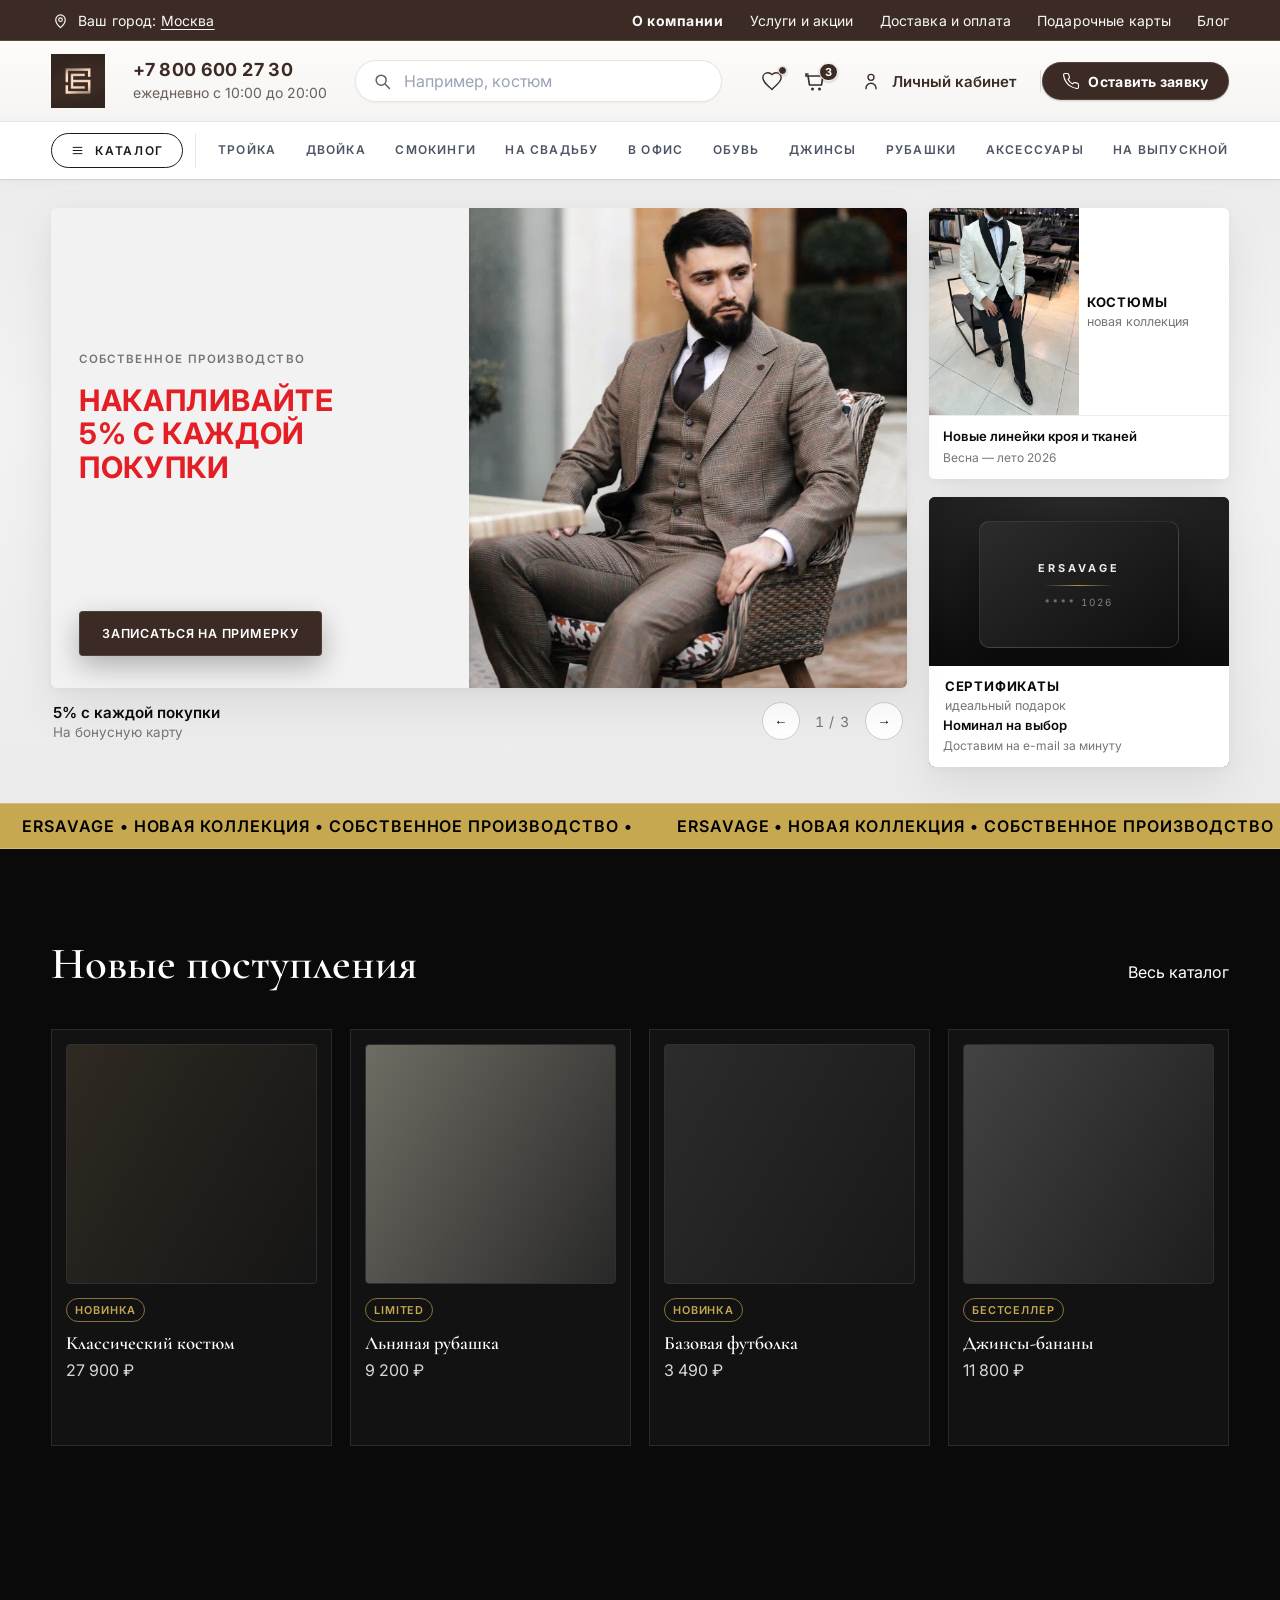
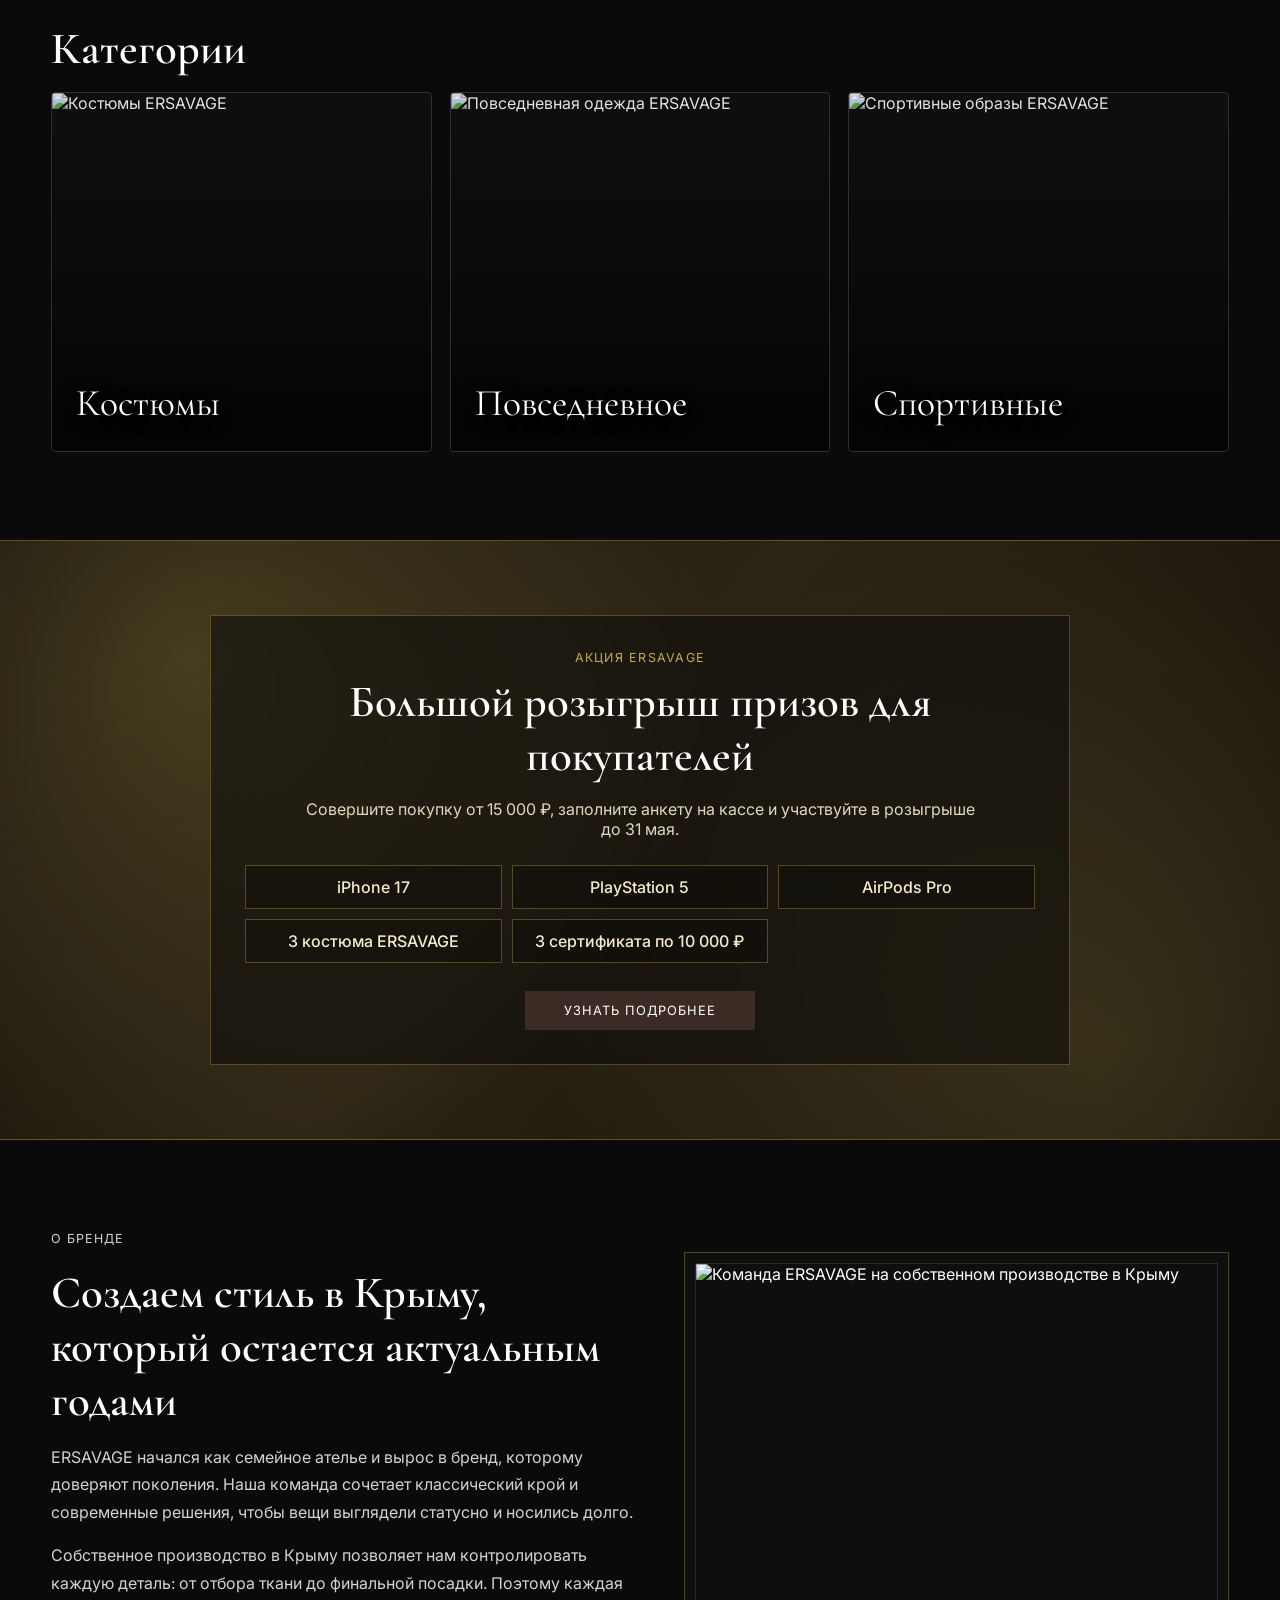
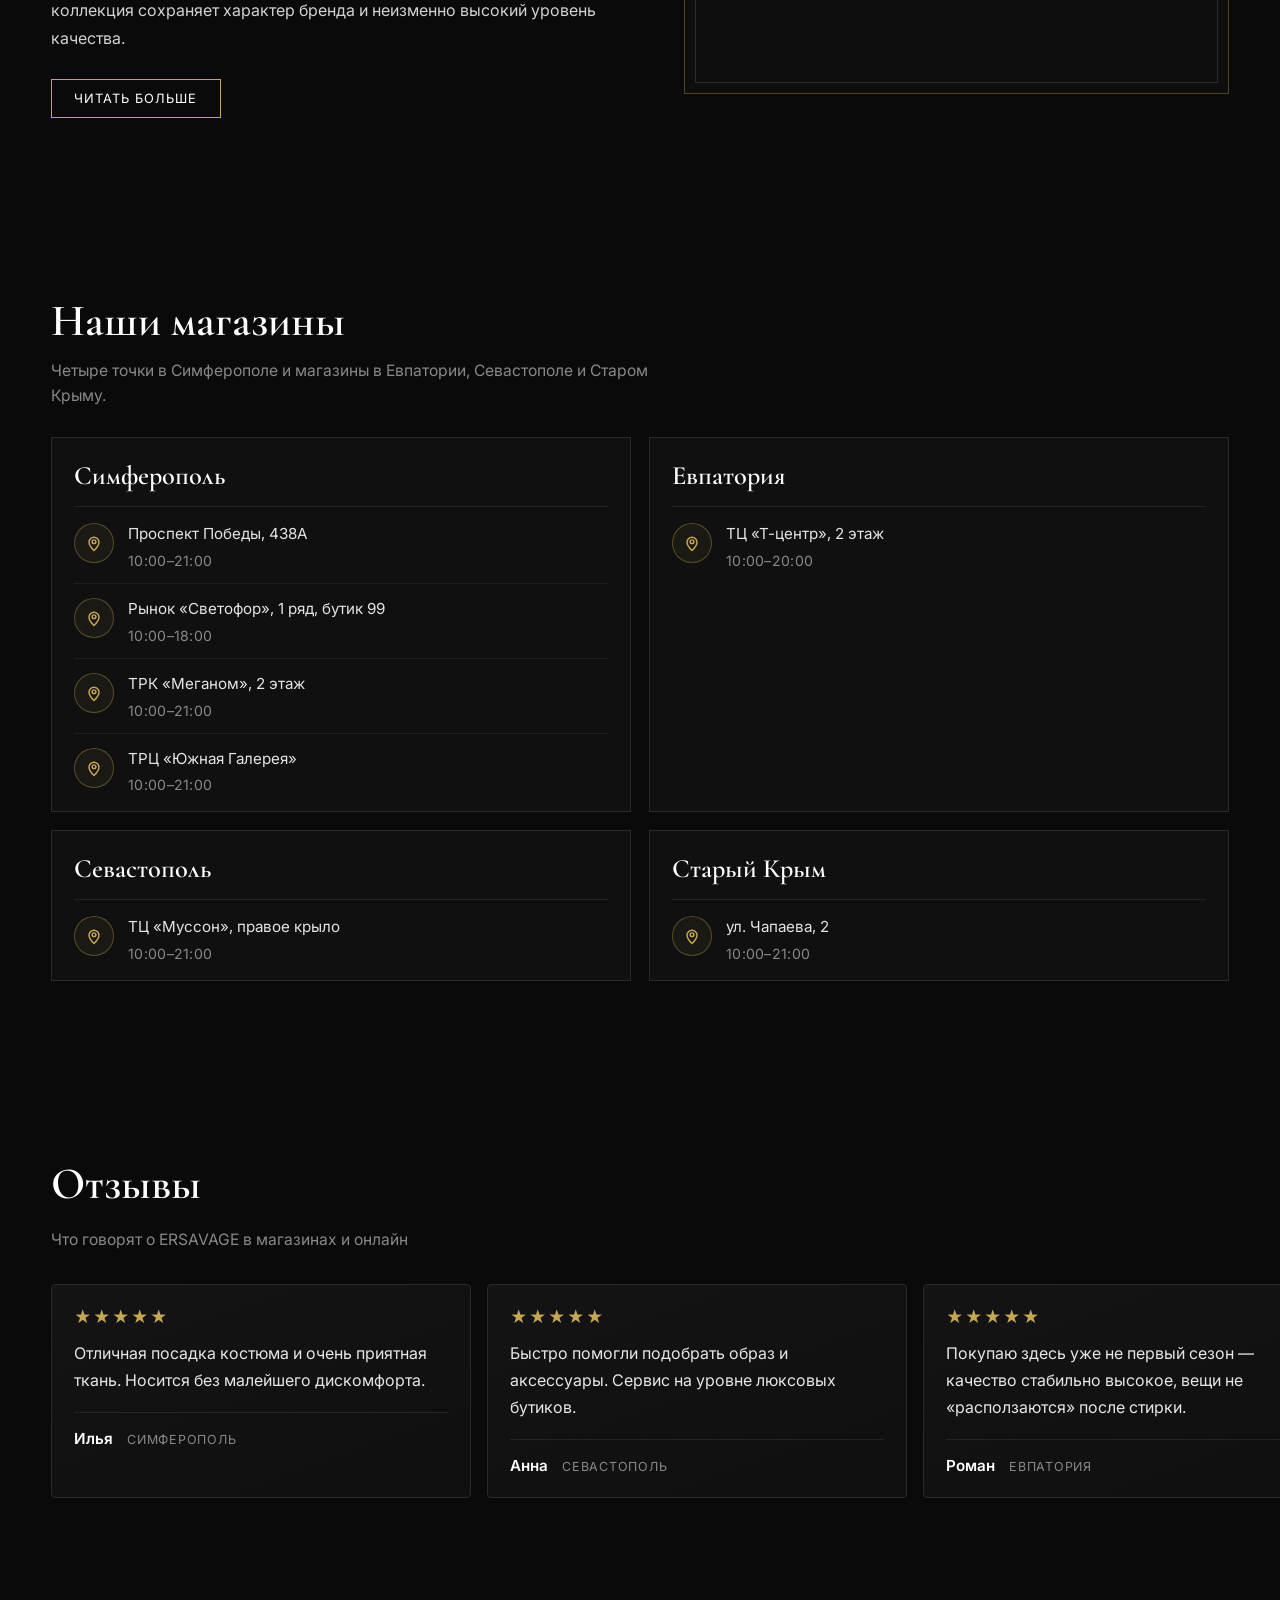
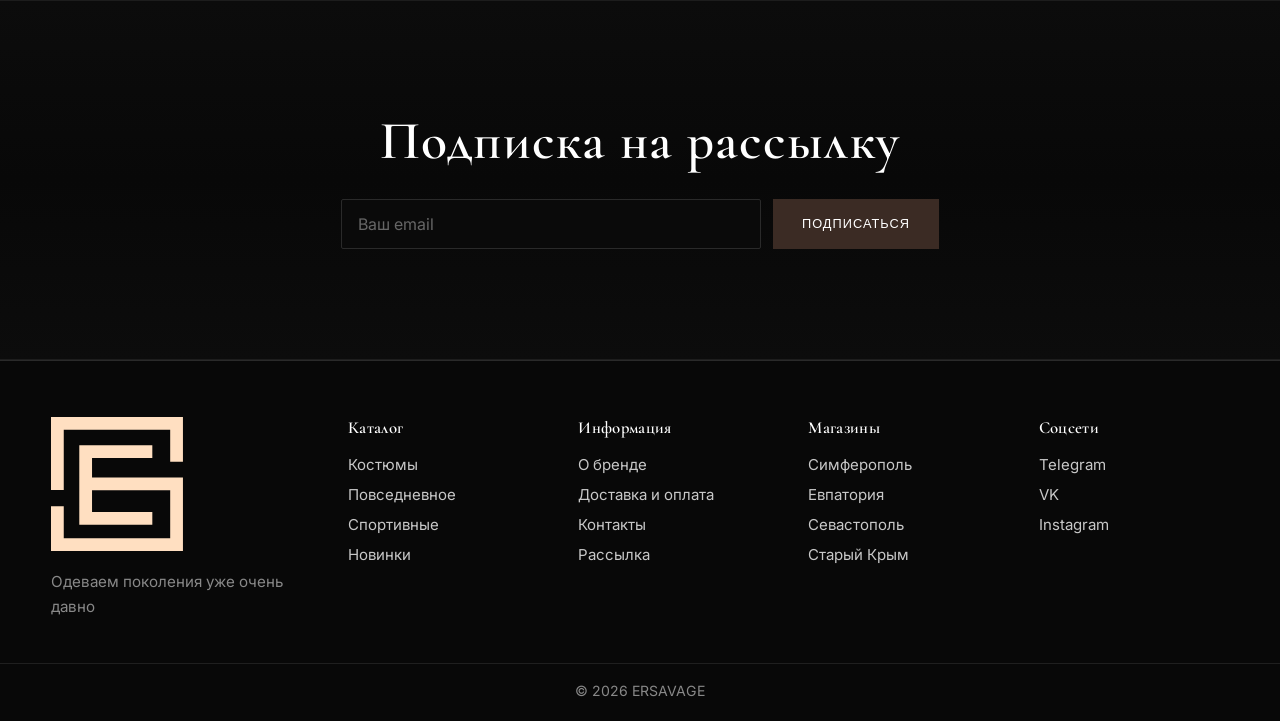
==== index.html @ 7b6b87bf "первая версия сайта" ====
<!DOCTYPE html>
<html lang="ru">
<head>
  <meta charset="UTF-8">
  <meta name="viewport" content="width=device-width, initial-scale=1.0">
  <title>ERSAVAGE</title>
  <link rel="preconnect" href="https://fonts.googleapis.com">
  <link rel="preconnect" href="https://fonts.gstatic.com" crossorigin>
  <link href="https://fonts.googleapis.com/css2?family=Cormorant+Garamond:wght@500;600;700&family=Inter:wght@400;500;600;700&display=swap" rel="stylesheet">
  <link rel="stylesheet" href="css/style.css">
</head>
<body>
  <header class="site-header" id="siteHeader">
    <div class="header-utility">
      <div class="container header-utility-inner">
        <a href="#" class="header-city-picker" aria-label="Выбрать город">
          <span class="header-utility-icon" aria-hidden="true">
            <svg viewBox="0 0 24 24" focusable="false">
              <path fill="none" stroke="currentColor" stroke-width="1.5" stroke-linecap="round" stroke-linejoin="round" d="M12 21s-6-5.2-6-10a6 6 0 1112 0c0 4.8-6 10-6 10z"></path>
              <circle cx="12" cy="11" r="2.25" fill="none" stroke="currentColor" stroke-width="1.5"></circle>
            </svg>
          </span>
          <span class="header-city-label">Ваш город: <span class="header-city-name">Москва</span></span>
        </a>
        <nav class="header-utility-nav" aria-label="Сервисная навигация">
          <a href="#about" class="header-utility-nav-link header-utility-nav-link--emphasis">О компании</a>
          <a href="#" class="header-utility-nav-link">Услуги и акции</a>
          <a href="#" class="header-utility-nav-link">Доставка и оплата</a>
          <a href="#" class="header-utility-nav-link">Подарочные карты</a>
          <a href="#" class="header-utility-nav-link">Блог</a>
        </nav>
      </div>
    </div>

    <div class="header-main">
      <div class="container header-main-inner">
        <div class="header-main-start">
          <a class="header-brand" href="#" aria-label="ERSAVAGE — на главную">
            <img
              class="header-brand-logo"
              src="img/logo.jpg"
              alt="ERSAVAGE"
            >
          </a>
          <div class="header-phone-block">
            <a class="header-phone" href="tel:+78006002730">+7 800 600 27 30</a>
            <p class="header-phone-hours">ежедневно с 10:00 до 20:00</p>
          </div>
        </div>

        <div class="header-search-wrap">
          <form class="header-search" role="search" action="#" method="get">
            <span class="header-search-icon" aria-hidden="true">
              <svg viewBox="0 0 24 24" focusable="false">
                <circle cx="11" cy="11" r="6"></circle>
                <path d="M16 16L21 21"></path>
              </svg>
            </span>
            <label class="sr-only" for="headerSearchInput">Поиск по каталогу</label>
            <input
              id="headerSearchInput"
              type="search"
              name="q"
              placeholder="Например, костюм"
              autocomplete="off"
            >
          </form>
        </div>

        <div class="header-main-end">
          <div class="header-actions">
            <button type="button" class="header-icon-btn" aria-label="Избранное">
              <span class="wishlist-badge" aria-hidden="true"></span>
              <svg viewBox="0 0 24 24" aria-hidden="true" focusable="false">
                <path
                  d="M12 21.35l-1.45-1.32C5.4 15.36 2 12.28 2 8.5 2 5.42 4.42 3 7.5 3c1.74 0 3.41.81 4.5 2.09C13.09 3.81 14.76 3 16.5 3 19.58 3 22 5.42 22 8.5c0 3.78-3.4 6.86-8.55 11.18L12 21.35z"
                  fill="none"
                  stroke="currentColor"
                  stroke-width="1.5"
                  stroke-linejoin="round"
                ></path>
              </svg>
            </button>
            <a class="header-cart-link" href="#" aria-label="Корзина">
              <span class="header-cart-icon" aria-hidden="true">
                <svg viewBox="0 0 24 24" focusable="false">
                  <path d="M6 7h15l-1.5 9h-12L6 7z" fill="none" stroke="currentColor" stroke-width="1.6" stroke-linejoin="round"></path>
                  <path d="M6 7H4V5h2" fill="none" stroke="currentColor" stroke-width="1.6" stroke-linecap="round"></path>
                  <circle cx="10.5" cy="20" r="1.5" fill="currentColor"></circle>
                  <circle cx="17.5" cy="20" r="1.5" fill="currentColor"></circle>
                </svg>
              </span>
              <span class="cart-badge">3</span>
            </a>
          </div>
          <a href="#" class="header-icon-link header-account-entry">
            <svg viewBox="0 0 24 24" aria-hidden="true" focusable="false">
              <circle cx="12" cy="8" r="3.25"></circle>
              <path d="M6.5 20.5v-.5a5.5 5.5 0 0111 0v.5"></path>
            </svg>
            Личный кабинет
          </a>
          <a
            class="header-cta-btn"
            href="tel:+78006002730"
          >
            <svg class="header-cta-icon" viewBox="0 0 24 24" aria-hidden="true" focusable="false">
              <path
                d="M22 16.92v3a2 2 0 01-2.18 2 19.79 19.79 0 01-8.63-3.07 19.5 19.5 0 01-6-6 19.79 19.79 0 01-3.07-8.67A2 2 0 014.11 2h3a2 2 0 012 1.72 12.84 12.84 0 00.7 2.81 2 2 0 01-.45 2.11L8.09 9.91a16 16 0 006 6l1.27-1.27a2 2 0 012.11-.45 12.84 12.84 0 002.81.7A2 2 0 0122 16.92z"
                fill="none"
                stroke="currentColor"
                stroke-width="1.5"
                stroke-linecap="round"
                stroke-linejoin="round"
              ></path>
            </svg>
            <span class="header-cta-label">Оставить заявку</span>
          </a>
        </div>
      </div>
    </div>

    <div class="header-subnav" aria-label="Категории каталога">
      <div class="header-subnav-bg" aria-hidden="true"></div>
      <div class="container header-subnav-inner">
        <a href="#new" class="header-catalog-btn">
          <svg viewBox="0 0 24 24" aria-hidden="true" focusable="false">
            <path d="M5 7h14M5 12h14M5 17h14"></path>
          </svg>
          Каталог
        </a>
        <nav class="subnav-links" aria-label="Направления">
          <a href="#">Тройка</a>
          <a href="#">Двойка</a>
          <a href="#">Смокинги</a>
          <a href="#">На свадьбу</a>
          <a href="#">В офис</a>
          <a href="#">Обувь</a>
          <a href="#">Джинсы</a>
          <a href="#">Рубашки</a>
          <a href="#">Аксессуары</a>
          <a href="#" class="subnav-link-deferred">Большие размеры</a>
          <a href="#" class="subnav-link-deferred">Для высоких</a>
          <a href="#">На выпускной</a>
        </nav>
      </div>
    </div>
  </header>

  <main>
    <section class="hero" aria-labelledby="heroTitle" data-hero>
      <h1 id="heroTitle" class="sr-only">ERSAVAGE — мужские костюмы и одежда</h1>
      <div class="container">
        <div class="hero-grid">
          <div class="hero-main">
            <div
              class="hero-slides"
              role="region"
              aria-roledescription="карусель"
              aria-label="Главные предложения"
              tabindex="0"
              data-hero-viewport
            >
              <article
                class="hero-slide is-active"
                data-foot-primary="5% с каждой покупки"
                data-foot-secondary="На бонусную карту"
                aria-hidden="false"
              >
                <div class="hero-slide-visual">
                  <img
                    src="img/XXXL.webp"
                    alt="Коллекция ERSAVAGE — деловой стиль"
                    width="1600"
                    height="1200"
                    fetchpriority="high"
                    decoding="async"
                  >
                </div>
                <div class="hero-slide-body">
                  <p class="hero-slide-kicker">Собственное производство</p>
                  <p class="hero-slide-headline">Накапливайте 5% с каждой покупки</p>
                  <a class="hero-slide-cta" href="#">Записаться на примерку</a>
                </div>
              </article>
              <article
                class="hero-slide"
                data-foot-primary="Новые модели каждую неделю"
                data-foot-secondary="Весна — лето 2026"
                aria-hidden="true"
              >
                <div class="hero-slide-visual">
                  <img
                    src="img/XXXL%20(4).webp"
                    alt="Костюмы и пиджаки ERSAVAGE"
                    width="1600"
                    height="1200"
                    loading="lazy"
                    decoding="async"
                  >
                </div>
                <div class="hero-slide-body">
                  <p class="hero-slide-kicker">Коллекция</p>
                  <p class="hero-slide-headline">Костюмы для делового и праздничного дресс-кода</p>
                  <a class="hero-slide-cta" href="#new">Смотреть новинки</a>
                </div>
              </article>
              <article
                class="hero-slide"
                data-foot-primary="Идеальный подарок"
                data-foot-secondary="Электронная доставка на e-mail"
                aria-hidden="true"
              >
                <div class="hero-slide-visual">
                  <img
                    src="img/XXXL%20(8).webp"
                    alt="Новая коллекция ERSAVAGE"
                    width="1600"
                    height="1200"
                    loading="lazy"
                    decoding="async"
                  >
                </div>
                <div class="hero-slide-body">
                  <p class="hero-slide-kicker">Сервис</p>
                  <p class="hero-slide-headline">Подарочные сертификаты на любой номинал</p>
                  <a class="hero-slide-cta" href="#">Выбрать сертификат</a>
                </div>
              </article>
            </div>
            <div class="hero-toolbar">
              <div class="hero-toolbar-text">
                <p class="hero-toolbar-line1" data-hero-foot-primary>5% с каждой покупки</p>
                <p class="hero-toolbar-line2" data-hero-foot-secondary>На бонусную карту</p>
              </div>
              <div class="hero-toolbar-nav">
                <button type="button" class="hero-nav-btn" data-hero-prev aria-label="Предыдущий слайд">
                  <span aria-hidden="true">←</span>
                </button>
                <span class="hero-nav-counter" data-hero-counter aria-live="polite">1 / 3</span>
                <button type="button" class="hero-nav-btn" data-hero-next aria-label="Следующий слайд">
                  <span aria-hidden="true">→</span>
                </button>
              </div>
            </div>
          </div>

          <aside class="hero-aside" aria-label="Подборки">
            <a href="#new" class="hero-tile">
              <div class="hero-tile-visual">
                <img
                  src="img/XXXL%20(11).webp"
                  alt="Новая коллекция костюмов ERSAVAGE"
                  width="1200"
                  height="1500"
                  loading="lazy"
                  decoding="async"
                >
              </div>
              <div class="hero-tile-main">
                <p class="hero-tile-label">Костюмы</p>
                <p class="hero-tile-sub">новая коллекция</p>
              </div>
              <div class="hero-tile-foot">
                <p class="hero-tile-foot-strong">Новые линейки кроя и тканей</p>
                <p class="hero-tile-foot-muted">Весна — лето 2026</p>
              </div>
            </a>
            <a href="#" class="hero-tile hero-tile--dark">
              <div class="hero-tile-visual hero-tile-visual--card" aria-hidden="true">
                <div class="hero-gift-card">
                  <span class="hero-gift-card-brand">ERSAVAGE</span>
                  <span class="hero-gift-card-line"></span>
                  <span class="hero-gift-card-no">**** 1026</span>
                </div>
              </div>
              <div class="hero-tile-main hero-tile-main--on-dark">
                <p class="hero-tile-label">Сертификаты</p>
                <p class="hero-tile-sub">идеальный подарок</p>
              </div>
              <div class="hero-tile-foot hero-tile-foot--on-dark">
                <p class="hero-tile-foot-strong">Номинал на выбор</p>
                <p class="hero-tile-foot-muted">Доставим на e-mail за минуту</p>
              </div>
            </a>
          </aside>
        </div>
      </div>
    </section>

    <section class="ticker" aria-label="Бегущая строка">
      <div class="ticker-track">
        <span class="ticker-item">ERSAVAGE • НОВАЯ КОЛЛЕКЦИЯ • СОБСТВЕННОЕ ПРОИЗВОДСТВО •</span>
        <span class="ticker-item" aria-hidden="true">ERSAVAGE • НОВАЯ КОЛЛЕКЦИЯ • СОБСТВЕННОЕ ПРОИЗВОДСТВО •</span>
      </div>
    </section>

    <section class="section container reveal" id="new">
      <div class="section-head">
        <h2>Новые поступления</h2>
        <a class="link-gold" href="#">Весь каталог</a>
      </div>
      <div class="products-grid" aria-label="Новые товары">
        <article class="product-card">
          <div class="product-image product-1" aria-hidden="true"></div>
          <span class="product-tag">Новинка</span>
          <h3>Классический костюм</h3>
          <p class="product-price">27 900 ₽</p>
          <button class="btn btn-fill">В корзину</button>
        </article>
        <article class="product-card">
          <div class="product-image product-2" aria-hidden="true"></div>
          <span class="product-tag">Limited</span>
          <h3>Льняная рубашка</h3>
          <p class="product-price">9 200 ₽</p>
          <button class="btn btn-fill">В корзину</button>
        </article>
        <article class="product-card">
          <div class="product-image product-3" aria-hidden="true"></div>
          <span class="product-tag">Новинка</span>
          <h3>Базовая футболка</h3>
          <p class="product-price">3 490 ₽</p>
          <button class="btn btn-fill">В корзину</button>
        </article>
        <article class="product-card">
          <div class="product-image product-4" aria-hidden="true"></div>
          <span class="product-tag">Бестселлер</span>
          <h3>Джинсы-бананы</h3>
          <p class="product-price">11 800 ₽</p>
          <button class="btn btn-fill">В корзину</button>
        </article>
      </div>
    </section>

    <section class="section container reveal" id="categories">
      <h2>Категории</h2>
      <div class="categories-grid">
        <a href="#" class="category-card" aria-label="Категория Костюмы">
          <img
            src="https://images.unsplash.com/photo-1617127365659-c47fa864d8bc?auto=format&fit=crop&w=1200&q=80"
            alt="Костюмы ERSAVAGE"
            loading="lazy"
          >
          <span class="category-title">Костюмы</span>
        </a>
        <a href="#" class="category-card" aria-label="Категория Повседневное">
          <img
            src="https://images.unsplash.com/photo-1512436991641-6745cdb1723f?auto=format&fit=crop&w=1200&q=80"
            alt="Повседневная одежда ERSAVAGE"
            loading="lazy"
          >
          <span class="category-title">Повседневное</span>
        </a>
        <a href="#" class="category-card" aria-label="Категория Спортивные">
          <img
            src="https://images.unsplash.com/photo-1517836357463-d25dfeac3438?auto=format&fit=crop&w=1200&q=80"
            alt="Спортивные образы ERSAVAGE"
            loading="lazy"
          >
          <span class="category-title">Спортивные</span>
        </a>
      </div>
    </section>

    <section class="promo reveal" aria-labelledby="promoTitle">
      <div class="container promo-inner">
        <p class="promo-eyebrow">Акция ERSAVAGE</p>
        <h2 id="promoTitle">Большой розыгрыш призов для покупателей</h2>
        <p class="promo-lead">Совершите покупку от 15 000 ₽, заполните анкету на кассе и участвуйте в розыгрыше до 31 мая.</p>
        <ul class="promo-prizes" aria-label="Список призов">
          <li>iPhone 17</li>
          <li>PlayStation 5</li>
          <li>AirPods Pro</li>
          <li>3 костюма ERSAVAGE</li>
          <li>3 сертификата по 10 000 ₽</li>
        </ul>
        <a href="#" class="btn btn-fill promo-cta">Узнать подробнее</a>
      </div>
    </section>

    <section class="section container about reveal" id="about" aria-labelledby="aboutTitle">
      <div class="about-content">
        <p class="eyebrow about-eyebrow">О бренде</p>
        <h2 id="aboutTitle">Создаем стиль в Крыму, который остается актуальным годами</h2>
        <p>
          ERSAVAGE начался как семейное ателье и вырос в бренд, которому доверяют поколения.
          Наша команда сочетает классический крой и современные решения, чтобы вещи выглядели
          статусно и носились долго.
        </p>
        <p>
          Собственное производство в Крыму позволяет нам контролировать каждую деталь: от отбора
          ткани до финальной посадки. Поэтому каждая коллекция сохраняет характер бренда и
          неизменно высокий уровень качества.
        </p>
        <a class="btn btn-outline" href="#">Читать больше</a>
      </div>
      <div class="about-image-wrap">
        <img
          class="about-image"
          src="https://images.unsplash.com/photo-1483985988355-763728e1935b?auto=format&fit=crop&w=1200&q=80"
          alt="Команда ERSAVAGE на собственном производстве в Крыму"
          loading="lazy"
        >
      </div>
    </section>

    <section class="section container reveal" id="stores" aria-labelledby="storesTitle">
      <svg class="stores-sprite" xmlns="http://www.w3.org/2000/svg" aria-hidden="true" focusable="false">
        <symbol id="icon-store-pin" viewBox="0 0 24 24">
          <path
            d="M12 21c-3.1-2.85-6-6.2-6-9.9a6 6 0 1112 0c0 3.7-2.9 7.05-6 9.9z"
            fill="none"
            stroke="currentColor"
            stroke-width="1.75"
            stroke-linecap="round"
            stroke-linejoin="round"
          ></path>
          <circle cx="12" cy="10.5" r="2.25" fill="none" stroke="currentColor" stroke-width="1.75"></circle>
        </symbol>
      </svg>
      <h2 id="storesTitle">Наши магазины</h2>
      <p class="stores-intro">Четыре точки в Симферополе и магазины в Евпатории, Севастополе и Старом Крыму.</p>
      <div class="stores-grid">
        <article class="store-city-card">
          <h3>Симферополь</h3>
          <ul class="store-list">
            <li class="store-row">
              <span class="store-icon" aria-hidden="true">
                <svg width="20" height="20" focusable="false"><use href="#icon-store-pin"></use></svg>
              </span>
              <div class="store-row-text">
                <p class="store-address">Проспект Победы, 438А</p>
                <p class="store-hours">10:00–21:00</p>
              </div>
            </li>
            <li class="store-row">
              <span class="store-icon" aria-hidden="true">
                <svg width="20" height="20" focusable="false"><use href="#icon-store-pin"></use></svg>
              </span>
              <div class="store-row-text">
                <p class="store-address">Рынок «Светофор», 1 ряд, бутик 99</p>
                <p class="store-hours">10:00–18:00</p>
              </div>
            </li>
            <li class="store-row">
              <span class="store-icon" aria-hidden="true">
                <svg width="20" height="20" focusable="false"><use href="#icon-store-pin"></use></svg>
              </span>
              <div class="store-row-text">
                <p class="store-address">ТРК «Меганом», 2 этаж</p>
                <p class="store-hours">10:00–21:00</p>
              </div>
            </li>
            <li class="store-row">
              <span class="store-icon" aria-hidden="true">
                <svg width="20" height="20" focusable="false"><use href="#icon-store-pin"></use></svg>
              </span>
              <div class="store-row-text">
                <p class="store-address">ТРЦ «Южная Галерея»</p>
                <p class="store-hours">10:00–21:00</p>
              </div>
            </li>
          </ul>
        </article>
        <article class="store-city-card">
          <h3>Евпатория</h3>
          <ul class="store-list">
            <li class="store-row">
              <span class="store-icon" aria-hidden="true">
                <svg width="20" height="20" focusable="false"><use href="#icon-store-pin"></use></svg>
              </span>
              <div class="store-row-text">
                <p class="store-address">ТЦ «Т-центр», 2 этаж</p>
                <p class="store-hours">10:00–20:00</p>
              </div>
            </li>
          </ul>
        </article>
        <article class="store-city-card">
          <h3>Севастополь</h3>
          <ul class="store-list">
            <li class="store-row">
              <span class="store-icon" aria-hidden="true">
                <svg width="20" height="20" focusable="false"><use href="#icon-store-pin"></use></svg>
              </span>
              <div class="store-row-text">
                <p class="store-address">ТЦ «Муссон», правое крыло</p>
                <p class="store-hours">10:00–21:00</p>
              </div>
            </li>
          </ul>
        </article>
        <article class="store-city-card">
          <h3>Старый Крым</h3>
          <ul class="store-list">
            <li class="store-row">
              <span class="store-icon" aria-hidden="true">
                <svg width="20" height="20" focusable="false"><use href="#icon-store-pin"></use></svg>
              </span>
              <div class="store-row-text">
                <p class="store-address">ул. Чапаева, 2</p>
                <p class="store-hours">10:00–21:00</p>
              </div>
            </li>
          </ul>
        </article>
      </div>
    </section>

    <section class="section reviews-section reveal" id="reviews" aria-labelledby="reviewsTitle">
      <div class="container reviews-section-head">
        <h2 id="reviewsTitle">Отзывы</h2>
        <p class="reviews-section-lead">Что говорят о ERSAVAGE в магазинах и онлайн</p>
      </div>
      <div
        class="reviews-slider"
        tabindex="0"
        role="region"
        aria-label="Отзывы клиентов. Прокрутите горизонтально, чтобы увидеть больше."
      >
        <article class="review-card">
          <p class="sr-only">Оценка: 5 из 5</p>
          <div class="review-stars" aria-hidden="true">★★★★★</div>
          <blockquote>
            <p>Отличная посадка костюма и очень приятная ткань. Носится без малейшего дискомфорта.</p>
          </blockquote>
          <footer class="review-meta"><cite>Илья</cite><span class="review-tag">Симферополь</span></footer>
        </article>
        <article class="review-card">
          <p class="sr-only">Оценка: 5 из 5</p>
          <div class="review-stars" aria-hidden="true">★★★★★</div>
          <blockquote>
            <p>Быстро помогли подобрать образ и аксессуары. Сервис на уровне люксовых бутиков.</p>
          </blockquote>
          <footer class="review-meta"><cite>Анна</cite><span class="review-tag">Севастополь</span></footer>
        </article>
        <article class="review-card">
          <p class="sr-only">Оценка: 5 из 5</p>
          <div class="review-stars" aria-hidden="true">★★★★★</div>
          <blockquote>
            <p>Покупаю здесь уже не первый сезон — качество стабильно высокое, вещи не «расползаются» после стирки.</p>
          </blockquote>
          <footer class="review-meta"><cite>Роман</cite><span class="review-tag">Евпатория</span></footer>
        </article>
        <article class="review-card">
          <p class="sr-only">Оценка: 5 из 5</p>
          <div class="review-stars" aria-hidden="true">★★★★★</div>
          <blockquote>
            <p>Льняная рубашка села идеально. Отдельное спасибо консультанту за честные рекомендации по размеру.</p>
          </blockquote>
          <footer class="review-meta"><cite>Дмитрий</cite><span class="review-tag">Старый Крым</span></footer>
        </article>
        <article class="review-card">
          <p class="sr-only">Оценка: 5 из 5</p>
          <div class="review-stars" aria-hidden="true">★★★★★</div>
          <blockquote>
            <p>Джинсы и базовые футболки стали основой гардероба. Цена адекватная за такой крой и материалы.</p>
          </blockquote>
          <footer class="review-meta"><cite>Екатерина</cite><span class="review-tag">Симферополь</span></footer>
        </article>
      </div>
    </section>

    <section class="subscribe reveal" id="newsletter" aria-labelledby="newsletterTitle">
      <div class="container subscribe-inner">
        <h2 id="newsletterTitle" class="subscribe-title">Подписка на рассылку</h2>
        <form class="subscribe-form" aria-label="Подписка на рассылку ERSAVAGE">
          <label class="sr-only" for="newsletter-email">Email</label>
          <input
            id="newsletter-email"
            name="email"
            type="email"
            inputmode="email"
            autocomplete="email"
            placeholder="Ваш email"
            required
          >
          <button class="btn btn-fill subscribe-submit" type="submit">Подписаться</button>
        </form>
      </div>
    </section>
  </main>

  <footer class="site-footer" id="footer">
    <div class="container footer-inner">
      <div class="footer-brand">
        <a class="footer-logo" href="#" aria-label="ERSAVAGE — на главную">
          <img src="img/logo.svg" alt="ERSAVAGE">
        </a>
        <p class="footer-tagline">Одеваем поколения уже очень давно</p>
      </div>
      <nav class="footer-col" aria-labelledby="footer-catalog">
        <h3 id="footer-catalog">Каталог</h3>
        <ul>
          <li><a href="#categories">Костюмы</a></li>
          <li><a href="#categories">Повседневное</a></li>
          <li><a href="#categories">Спортивные</a></li>
          <li><a href="#new">Новинки</a></li>
        </ul>
      </nav>
      <nav class="footer-col" aria-labelledby="footer-info">
        <h3 id="footer-info">Информация</h3>
        <ul>
          <li><a href="#about">О бренде</a></li>
          <li><a href="#">Доставка и оплата</a></li>
          <li><a href="#">Контакты</a></li>
          <li><a href="#newsletter">Рассылка</a></li>
        </ul>
      </nav>
      <nav class="footer-col" aria-labelledby="footer-stores">
        <h3 id="footer-stores">Магазины</h3>
        <ul>
          <li><a href="#stores">Симферополь</a></li>
          <li><a href="#stores">Евпатория</a></li>
          <li><a href="#stores">Севастополь</a></li>
          <li><a href="#stores">Старый Крым</a></li>
        </ul>
      </nav>
      <nav class="footer-col" aria-labelledby="footer-social">
        <h3 id="footer-social">Соцсети</h3>
        <ul>
          <li><a href="#" rel="noopener noreferrer">Telegram</a></li>
          <li><a href="#" rel="noopener noreferrer">VK</a></li>
          <li><a href="#" rel="noopener noreferrer">Instagram</a></li>
        </ul>
      </nav>
    </div>
    <div class="footer-bottom">
      <div class="container">
        <p class="copyright">© 2026 ERSAVAGE</p>
      </div>
    </div>
  </footer>

  <script src="js/main.js"></script>
</body>
</html>
---- css/style.css ----
@import url("header.css");

:root {
  --bg: #0a0a0a;
  --text: #ffffff;
  --gold: #c5a84f;
  --muted: #888888;
  --border: #2a2a2a;
  --btn-primary: #3b2b24;
  --btn-primary-hover: rgb(76, 55, 47);
  --btn-primary-text: #ffffff;
}

* {
  box-sizing: border-box;
}

html,
body {
  margin: 0;
  padding: 0;
  background: var(--bg);
  color: var(--text);
  font-family: "Inter", sans-serif;
  scroll-behavior: smooth;
}

a {
  color: inherit;
  text-decoration: none;
}

.container {
  width: min(1440px, 92%);
  margin: 0 auto;
}

.section {
  padding: 88px 0;
}

h1,
h2,
h3 {
  font-family: "Cormorant Garamond", serif;
  font-weight: 600;
  margin: 0 0 16px;
}

h2 {
  font-size: clamp(2rem, 4vw, 2.8rem);
}

.link-gold:hover {
  color: var(--gold);
}

/* ——— Hero: сетка как у fashion retail, светлая панель + сайдбар ——— */
.hero {
  --hero-bg: #f2f2f2;
  --hero-red: #e31e24;
  --hero-text: #0a0a0a;
  --hero-muted: #757575;
  --hero-radius: 6px;
  --hero-shadow: 0 18px 48px rgba(15, 15, 20, 0.08), 0 2px 8px rgba(15, 15, 20, 0.04);

  position: relative;
  padding: clamp(18px, 3vw, 28px) 0 clamp(22px, 3.5vw, 36px);
  background: linear-gradient(180deg, #ececec 0%, var(--hero-bg) 38%, #ebebeb 100%);
  color: var(--hero-text);
  font-family: "Inter", sans-serif;
}

.hero-grid {
  display: grid;
  grid-template-columns: minmax(0, 1fr) minmax(240px, 300px);
  gap: clamp(14px, 2vw, 22px);
  align-items: stretch;
}

.hero-main {
  display: flex;
  flex-direction: column;
  gap: 0;
  min-width: 0;
}

.hero-slides {
  position: relative;
  border-radius: var(--hero-radius);
  box-shadow: var(--hero-shadow);
  background: var(--hero-bg);
  min-height: clamp(320px, 52vw, 480px);
  outline: none;
}

.hero-slides:focus-visible {
  box-shadow: var(--hero-shadow), 0 0 0 3px rgba(227, 30, 36, 0.35);
}

.hero-slide {
  position: absolute;
  inset: 0;
  display: grid;
  grid-template-columns: minmax(0, 1fr) minmax(0, 1.05fr);
  gap: 0;
  align-items: stretch;
  border-radius: var(--hero-radius);
  overflow: hidden;
  opacity: 0;
  visibility: hidden;
  transition: opacity 0.45s ease, visibility 0.45s ease;
}

.hero-slide.is-active {
  opacity: 1;
  visibility: visible;
  z-index: 1;
}

.hero-slide-visual {
  position: relative;
  grid-column: 2;
  grid-row: 1;
  min-height: 100%;
  background: #e0e0e0;
}

.hero-slide-visual img {
  width: 100%;
  height: 100%;
  object-fit: cover;
  object-position: 50% 22%;
  display: block;
}

.hero-slide-body {
  grid-column: 1;
  grid-row: 1;
  position: relative;
  z-index: 2;
  padding: clamp(20px, 3.5vw, 40px) clamp(16px, 2.5vw, 28px) clamp(72px, 10vw, 100px);
  display: flex;
  flex-direction: column;
  justify-content: center;
  gap: clamp(10px, 1.8vw, 18px);
  background: linear-gradient(90deg, var(--hero-bg) 0%, var(--hero-bg) 72%, rgba(242, 242, 242, 0) 100%);
}

.hero-slide-kicker {
  margin: 0;
  font-size: 0.72rem;
  font-weight: 600;
  letter-spacing: 0.12em;
  text-transform: uppercase;
  color: var(--hero-muted);
}

.hero-slide-headline {
  margin: 0;
  font-family: "Inter", sans-serif;
  font-size: clamp(1.15rem, 2.4vw, 1.85rem);
  font-weight: 700;
  line-height: 1.12;
  letter-spacing: 0.02em;
  text-transform: uppercase;
  color: var(--hero-red);
  max-width: 14ch;
}

.hero-slide-cta {
  position: absolute;
  left: clamp(16px, 2.5vw, 28px);
  bottom: clamp(18px, 3vw, 32px);
  display: inline-flex;
  align-items: center;
  justify-content: center;
  padding: 14px 22px;
  background: var(--btn-primary);
  color: var(--btn-primary-text);
  font-size: 0.78rem;
  font-weight: 600;
  letter-spacing: 0.06em;
  text-transform: uppercase;
  border-radius: 4px;
  border: 1px solid rgba(255, 255, 255, 0.1);
  box-shadow: 0 10px 28px rgba(0, 0, 0, 0.28);
  transition:
    transform 0.2s ease,
    background-color 0.2s ease,
    box-shadow 0.2s ease,
    border-color 0.2s ease;
}

.hero-slide-cta:hover {
  background: var(--btn-primary-hover);
  transform: translateY(-1px);
  box-shadow: 0 14px 36px rgba(0, 0, 0, 0.34);
  border-color: rgba(255, 255, 255, 0.14);
}

.hero-toolbar {
  display: flex;
  align-items: flex-end;
  justify-content: space-between;
  gap: 16px;
  flex-wrap: wrap;
  margin-top: 14px;
  padding: 0 4px 0 2px;
}

.hero-toolbar-line1 {
  margin: 0 0 2px;
  font-size: 0.95rem;
  font-weight: 600;
  color: var(--hero-text);
}

.hero-toolbar-line2 {
  margin: 0;
  font-size: 0.84rem;
  color: var(--hero-muted);
}

.hero-toolbar-nav {
  display: inline-flex;
  align-items: center;
  gap: 10px;
  color: var(--hero-muted);
  font-size: 0.88rem;
}

.hero-nav-btn {
  display: inline-flex;
  align-items: center;
  justify-content: center;
  width: 38px;
  height: 38px;
  padding: 0;
  border: 1px solid #d0d0d0;
  border-radius: 50%;
  background: #fff;
  color: var(--hero-text);
  cursor: pointer;
  transition: background 0.2s ease, border-color 0.2s ease, color 0.2s ease;
}

.hero-nav-btn:hover {
  border-color: #bbb;
  background: #fafafa;
}

.hero-nav-btn:focus-visible {
  outline: 2px solid var(--hero-red);
  outline-offset: 2px;
}

.hero-nav-counter {
  min-width: 3.2em;
  text-align: center;
  font-variant-numeric: tabular-nums;
  letter-spacing: 0.04em;
}

.hero-aside {
  display: flex;
  flex-direction: column;
  gap: clamp(14px, 2vw, 18px);
  min-width: 0;
}

.hero-tile {
  flex: 1;
  display: grid;
  grid-template-columns: 1fr 1fr;
  grid-template-rows: minmax(0, 1fr) auto;
  min-height: 0;
  border-radius: var(--hero-radius);
  overflow: hidden;
  background: #fff;
  box-shadow: var(--hero-shadow);
  color: inherit;
  text-decoration: none;
  transition: transform 0.25s ease, box-shadow 0.25s ease;
}

.hero-tile:hover {
  transform: translateY(-3px);
  box-shadow: 0 22px 56px rgba(15, 15, 20, 0.12), 0 4px 12px rgba(15, 15, 20, 0.06);
}

.hero-tile:focus-visible {
  outline: 2px solid var(--hero-red);
  outline-offset: 3px;
}

.hero-tile-visual {
  grid-column: 1;
  grid-row: 1;
  min-height: clamp(120px, 18vw, 168px);
  background: #e8e8e8;
}

.hero-tile-visual img {
  width: 100%;
  height: 100%;
  object-fit: cover;
  display: block;
}

.hero-tile-main {
  grid-column: 2;
  grid-row: 1;
  align-self: center;
  padding: 12px 14px 12px 8px;
}

.hero-tile-label {
  margin: 0 0 4px;
  font-size: 0.82rem;
  font-weight: 700;
  letter-spacing: 0.06em;
  text-transform: uppercase;
}

.hero-tile-sub {
  margin: 0;
  font-size: 0.78rem;
  color: var(--hero-muted);
  text-transform: lowercase;
}

.hero-tile-foot {
  grid-column: 1 / -1;
  grid-row: 2;
  padding: 12px 14px 14px;
  border-top: 1px solid #ececec;
  background: #fff;
}

.hero-tile-foot-strong {
  margin: 0 0 4px;
  font-size: 0.82rem;
  font-weight: 600;
  line-height: 1.35;
}

.hero-tile-foot-muted {
  margin: 0;
  font-size: 0.75rem;
  color: var(--hero-muted);
}

.hero-tile--dark {
  grid-template-columns: 1fr;
  grid-template-rows: minmax(140px, 1fr) auto auto;
  background: #1a1a1a;
}

.hero-tile--dark .hero-tile-visual {
  grid-column: 1;
  grid-row: 1;
  min-height: clamp(132px, 20vw, 176px);
  background: radial-gradient(ellipse 120% 100% at 50% 0%, #2a2a2a 0%, #0d0d0d 100%);
}

.hero-tile-visual--card {
  display: flex;
  align-items: center;
  justify-content: center;
  padding: 20px;
}

.hero-gift-card {
  width: min(100%, 200px);
  aspect-ratio: 1.58 / 1;
  border-radius: 10px;
  background: linear-gradient(145deg, #2c2c2c 0%, #0f0f0f 100%);
  border: 1px solid rgba(255, 255, 255, 0.12);
  box-shadow: 0 16px 40px rgba(0, 0, 0, 0.45);
  display: flex;
  flex-direction: column;
  align-items: center;
  justify-content: center;
  gap: 10px;
  padding: 14px;
}

.hero-gift-card-brand {
  font-size: 0.68rem;
  font-weight: 700;
  letter-spacing: 0.28em;
  color: rgba(255, 255, 255, 0.92);
}

.hero-gift-card-line {
  width: 42%;
  height: 1px;
  background: linear-gradient(90deg, transparent, rgba(197, 168, 79, 0.85), transparent);
}

.hero-gift-card-no {
  font-size: 0.62rem;
  letter-spacing: 0.2em;
  color: rgba(255, 255, 255, 0.45);
  font-variant-numeric: tabular-nums;
}

.hero-tile-main--on-dark {
  grid-column: 1;
  grid-row: 2;
  padding: 12px 16px 4px;
  background: #fff;
}

.hero-tile-main--on-dark .hero-tile-label {
  color: var(--hero-text);
}

.hero-tile-main--on-dark .hero-tile-sub {
  color: var(--hero-muted);
}

.hero-tile-foot--on-dark {
  grid-column: 1;
  grid-row: 3;
  border-top: none;
  padding-top: 0;
}

@media (max-width: 1100px) {
  .hero-grid {
    grid-template-columns: minmax(0, 1fr) minmax(200px, 260px);
  }
}

@media (max-width: 900px) {
  .hero-grid {
    grid-template-columns: 1fr;
  }

  .hero-aside {
    flex-direction: row;
  }

  .hero-tile {
    flex: 1;
  }
}

@media (max-width: 720px) {
  .hero-slide {
    grid-template-columns: 1fr;
    grid-template-rows: auto minmax(200px, 46vw);
  }

  .hero-slide-body {
    grid-column: 1;
    grid-row: 1;
    padding-bottom: 20px;
    background: var(--hero-bg);
    order: 0;
  }

  .hero-slide-visual {
    grid-column: 1;
    grid-row: 2;
    min-height: 220px;
  }

  .hero-slide-headline {
    max-width: none;
  }

  .hero-slide-cta {
    position: relative;
    left: auto;
    bottom: auto;
    margin-top: 8px;
    align-self: flex-start;
  }

  .hero-aside {
    flex-direction: column;
  }
}

@media (max-width: 520px) {
  .hero-tile:not(.hero-tile--dark) {
    grid-template-columns: 1fr;
    grid-template-rows: auto auto auto;
  }

  .hero-tile:not(.hero-tile--dark) .hero-tile-visual {
    grid-column: 1;
    grid-row: 1;
    min-height: 160px;
  }

  .hero-tile:not(.hero-tile--dark) .hero-tile-main {
    grid-column: 1;
    grid-row: 2;
    padding: 12px 14px 0;
  }

  .hero-tile:not(.hero-tile--dark) .hero-tile-foot {
    grid-row: 3;
  }
}

@media (prefers-reduced-motion: reduce) {
  .hero-slide {
    transition: none;
  }

  .hero-tile,
  .hero-slide-cta,
  .hero-nav-btn {
    transition: none;
  }

  .hero-tile:hover {
    transform: none;
  }

  .hero-slide-cta:hover {
    transform: none;
  }
}

.eyebrow {
  margin-bottom: 10px;
  text-transform: uppercase;
  letter-spacing: 0.08em;
  font-size: 0.78rem;
}

.ticker {
  overflow: hidden;
  background: var(--gold);
  color: #000;
  white-space: nowrap;
  border-top: 1px solid #d3bd79;
  border-bottom: 1px solid #d3bd79;
}

.ticker-track {
  display: flex;
  width: max-content;
  animation: marquee 22s linear infinite;
}

.ticker-item {
  flex-shrink: 0;
  padding: 12px 22px;
  font-weight: 600;
  letter-spacing: 0.06em;
  text-transform: uppercase;
}

@keyframes marquee {
  from {
    transform: translateX(0);
  }
  to {
    transform: translateX(-50%);
  }
}

@media (prefers-reduced-motion: reduce) {
  .ticker-track {
    animation-duration: 0.01ms;
    animation-iteration-count: 1;
    transform: translateX(0);
  }

  .reveal {
    opacity: 1;
    transform: none;
    transition: none;
  }
}

.btn {
  display: inline-flex;
  align-items: center;
  justify-content: center;
  padding: 11px 22px;
  border: 1px solid var(--gold);
  text-transform: uppercase;
  font-size: 0.8rem;
  letter-spacing: 0.08em;
  cursor: pointer;
  transition: background-color 0.2s ease, border-color 0.2s ease, color 0.2s ease;
}

.btn-outline {
  background: transparent;
  color: var(--text);
}

.btn-outline:hover {
  background: var(--gold);
  color: #111;
}

.btn-fill {
  background: var(--btn-primary);
  color: var(--btn-primary-text);
  border-color: var(--btn-primary);
}

.btn-fill:hover {
  background: var(--btn-primary-hover);
  border-color: var(--btn-primary-hover);
  color: var(--btn-primary-text);
}

.section-head {
  display: flex;
  justify-content: space-between;
  align-items: center;
  margin-bottom: 22px;
}

.products-grid {
  display: grid;
  grid-template-columns: repeat(4, minmax(0, 1fr));
  gap: 18px;
}

.product-card {
  position: relative;
  border: 1px solid var(--border);
  background: #121212;
  padding: 14px;
  transition: border-color 0.25s ease, transform 0.25s ease, box-shadow 0.25s ease;
}

.product-card:hover {
  border-color: rgba(197, 168, 79, 0.58);
  transform: translateY(-5px);
  box-shadow: 0 18px 28px rgba(0, 0, 0, 0.32);
}

.product-card h3 {
  margin-bottom: 6px;
}

.product-tag {
  display: inline-block;
  margin: 0 0 10px;
  padding: 4px 8px;
  border: 1px solid rgba(197, 168, 79, 0.65);
  border-radius: 999px;
  color: var(--gold);
  font-size: 0.68rem;
  font-weight: 600;
  letter-spacing: 0.08em;
  text-transform: uppercase;
}

.product-price {
  color: #d6d6d6;
  margin: 0 0 12px;
}

.product-card .btn {
  width: 100%;
  opacity: 0;
  transform: translateY(6px);
  transition: 0.25s ease;
}

.product-card:hover .btn {
  opacity: 1;
  transform: translateY(0);
}

.product-image {
  height: 240px;
  margin-bottom: 14px;
  border-radius: 4px;
  border: 1px solid #2f2f2f;
  background-size: cover;
  background-position: center;
  transition: transform 0.25s ease;
}

.product-card:hover .product-image {
  transform: scale(1.02);
}

.product-1 { background: linear-gradient(120deg, #2f2a22, #151515); }
.product-2 { background: linear-gradient(120deg, #6f6c63, #282828); }
.product-3 { background: linear-gradient(120deg, #2c2c2c, #181818); }
.product-4 { background: linear-gradient(120deg, #434343, #1d1d1d); }

.categories-grid {
  display: grid;
  grid-template-columns: repeat(3, minmax(0, 1fr));
  gap: 18px;
}

.category-card {
  position: relative;
  min-height: 360px;
  padding: 28px 24px;
  display: flex;
  align-items: end;
  overflow: hidden;
  border: 1px solid #2f2f2f;
  border-radius: 4px;
  background: #101010;
  transition: border-color 0.25s ease, transform 0.25s ease;
}

.category-card img {
  position: absolute;
  inset: 0;
  width: 100%;
  height: 100%;
  object-fit: cover;
  transition: transform 0.35s ease;
}

.category-card::before {
  content: "";
  position: absolute;
  inset: 0;
  background: linear-gradient(
    to top,
    rgba(0, 0, 0, 0.78) 8%,
    rgba(0, 0, 0, 0.38) 45%,
    rgba(0, 0, 0, 0.1) 100%
  );
  z-index: 1;
}

.category-title {
  position: relative;
  z-index: 2;
  font-family: "Cormorant Garamond", serif;
  font-size: clamp(1.9rem, 3vw, 2.35rem);
  line-height: 1.08;
  text-shadow: 0 4px 18px rgba(0, 0, 0, 0.56);
}

.category-card:hover {
  border-color: var(--gold);
  transform: translateY(-4px);
}

.category-card:hover img {
  transform: scale(1.05);
}

.promo {
  background:
    radial-gradient(circle at 15% 20%, rgba(197, 168, 79, 0.26), transparent 44%),
    radial-gradient(circle at 86% 85%, rgba(197, 168, 79, 0.2), transparent 45%),
    linear-gradient(130deg, #0f0d09 0%, #2c2414 45%, #0d0c08 100%);
  padding: 74px 0;
  border-top: 1px solid rgba(197, 168, 79, 0.35);
  border-bottom: 1px solid rgba(197, 168, 79, 0.35);
}

.promo-inner {
  text-align: center;
  max-width: 860px;
  padding: 34px;
  border: 1px solid rgba(197, 168, 79, 0.35);
  background: rgba(12, 12, 12, 0.55);
  backdrop-filter: blur(3px);
}

.promo-eyebrow {
  margin: 0 0 10px;
  text-transform: uppercase;
  letter-spacing: 0.1em;
  font-size: 0.78rem;
  color: var(--gold);
}

.promo-lead {
  margin: 0 auto 26px;
  max-width: 680px;
  color: #e0d8be;
}

.promo-prizes {
  margin: 0 auto 28px;
  padding: 0;
  list-style: none;
  display: grid;
  grid-template-columns: repeat(3, minmax(0, 1fr));
  gap: 10px;
}

.promo-prizes li {
  border: 1px solid rgba(197, 168, 79, 0.36);
  background: rgba(0, 0, 0, 0.26);
  padding: 11px 12px;
  font-weight: 500;
  color: #f4ebcf;
}

.promo-cta {
  min-width: 230px;
}

.about {
  display: grid;
  grid-template-columns: 1.1fr 1fr;
  gap: 34px;
  align-items: center;
}

.about-content {
  max-width: 620px;
}

.about-eyebrow {
  color: var(--gold);
}

.about p {
  color: #d2d2d2;
  margin: 0 0 16px;
  line-height: 1.72;
}

.about-content .btn {
  margin-top: 10px;
}

.about-image-wrap {
  border: 1px solid rgba(197, 168, 79, 0.35);
  background: #0e0e0e;
  padding: 10px;
}

.about-image {
  display: block;
  width: 100%;
  min-height: 420px;
  object-fit: cover;
  border: 1px solid var(--border);
}

#stores {
  position: relative;
}

.stores-sprite {
  position: absolute;
  width: 0;
  height: 0;
  overflow: hidden;
  clip-path: inset(50%);
}

.stores-intro {
  max-width: 640px;
  margin: -6px 0 28px;
  color: var(--muted);
  line-height: 1.65;
  font-size: 0.98rem;
}

.stores-grid {
  display: grid;
  grid-template-columns: repeat(2, minmax(0, 1fr));
  gap: 18px;
}

.store-city-card {
  border: 1px solid var(--border);
  padding: 22px 22px 18px;
  background: #101010;
  transition: border-color 0.25s ease, box-shadow 0.25s ease;
}

.store-city-card:hover {
  border-color: rgba(197, 168, 79, 0.45);
  box-shadow: 0 12px 28px rgba(0, 0, 0, 0.28);
}

.store-city-card h3 {
  margin: 0 0 16px;
  padding-bottom: 14px;
  border-bottom: 1px solid rgba(255, 255, 255, 0.08);
  font-size: clamp(1.35rem, 2.2vw, 1.65rem);
}

.store-list {
  margin: 0;
  padding: 0;
  list-style: none;
}

.store-row {
  display: flex;
  gap: 14px;
  align-items: flex-start;
  padding: 14px 0;
  border-bottom: 1px solid rgba(255, 255, 255, 0.06);
}

.store-row:last-child {
  border-bottom: 0;
  padding-bottom: 0;
}

.store-row:first-child {
  padding-top: 0;
}

.store-icon {
  flex-shrink: 0;
  width: 40px;
  height: 40px;
  display: inline-flex;
  align-items: center;
  justify-content: center;
  border-radius: 999px;
  border: 1px solid rgba(197, 168, 79, 0.35);
  color: var(--gold);
  background: rgba(197, 168, 79, 0.06);
}

.store-icon svg {
  display: block;
}

.store-row-text {
  min-width: 0;
  flex: 1;
}

.store-address {
  margin: 0 0 6px;
  color: #e4e4e4;
  line-height: 1.5;
  font-size: 0.95rem;
}

.store-hours {
  margin: 0;
  color: var(--muted);
  font-size: 0.88rem;
  letter-spacing: 0.02em;
}

.sr-only {
  position: absolute;
  width: 1px;
  height: 1px;
  padding: 0;
  margin: -1px;
  overflow: hidden;
  clip: rect(0, 0, 0, 0);
  white-space: nowrap;
  border: 0;
}

.reviews-section-head {
  margin-bottom: 28px;
}

.reviews-section-lead {
  margin: 0;
  max-width: 520px;
  color: var(--muted);
  font-size: 0.98rem;
  line-height: 1.6;
}

.reviews-slider {
  --reviews-gap: 16px;
  --reviews-pad: max(4vw, calc((100vw - min(1440px, 92vw)) / 2));
  display: flex;
  gap: var(--reviews-gap);
  overflow-x: auto;
  overflow-y: hidden;
  scroll-snap-type: x mandatory;
  scroll-padding-inline: var(--reviews-pad);
  padding: 4px var(--reviews-pad) 14px;
  margin: 0 calc(50% - 50vw);
  width: 100vw;
  max-width: 100vw;
  box-sizing: border-box;
  -webkit-overflow-scrolling: touch;
  overscroll-behavior-x: contain;
  scrollbar-color: rgba(197, 168, 79, 0.45) #1a1a1a;
  scrollbar-width: thin;
  outline: none;
}

.reviews-slider:focus-visible {
  box-shadow: inset 0 0 0 2px rgba(197, 168, 79, 0.55);
}

.reviews-slider::-webkit-scrollbar {
  height: 8px;
}

.reviews-slider::-webkit-scrollbar-track {
  background: #141414;
  border-radius: 999px;
}

.reviews-slider::-webkit-scrollbar-thumb {
  background: rgba(197, 168, 79, 0.4);
  border-radius: 999px;
}

.reviews-slider::-webkit-scrollbar-thumb:hover {
  background: rgba(197, 168, 79, 0.65);
}

.review-card {
  flex: 0 0 min(420px, calc(100vw - var(--reviews-pad) * 2 - var(--reviews-gap)));
  scroll-snap-align: start;
  scroll-snap-stop: normal;
  border: 1px solid var(--border);
  background: linear-gradient(160deg, #141414 0%, #0f0f0f 100%);
  padding: 24px 22px 22px;
  border-radius: 4px;
  transition: border-color 0.25s ease, box-shadow 0.25s ease, transform 0.25s ease;
}

.review-card:hover {
  border-color: rgba(197, 168, 79, 0.45);
  box-shadow: 0 16px 36px rgba(0, 0, 0, 0.35);
  transform: translateY(-2px);
}

.review-stars {
  margin: 0 0 14px;
  color: var(--gold);
  font-size: 1.05rem;
  letter-spacing: 0.12em;
  line-height: 1;
}

.review-card blockquote {
  margin: 0;
  padding: 0;
  border: 0;
}

.review-card blockquote p {
  margin: 0;
  color: #e6e6e6;
  font-size: 1rem;
  line-height: 1.68;
}

.review-meta {
  display: flex;
  flex-wrap: wrap;
  align-items: baseline;
  gap: 10px 14px;
  margin-top: 18px;
  padding-top: 16px;
  border-top: 1px solid rgba(255, 255, 255, 0.08);
}

.review-meta cite {
  font-style: normal;
  font-weight: 600;
  color: var(--text);
  font-size: 0.95rem;
}

.review-tag {
  font-size: 0.78rem;
  letter-spacing: 0.06em;
  text-transform: uppercase;
  color: var(--muted);
}

.subscribe {
  width: 100%;
  background: linear-gradient(180deg, #0c0c0c 0%, #080808 50%, #0c0c0c 100%);
  border-top: 1px solid #1d1d1d;
  border-bottom: 1px solid #1d1d1d;
  padding: clamp(72px, 10vw, 110px) 0;
}

.subscribe-inner {
  text-align: center;
  max-width: 720px;
  margin: 0 auto;
}

.subscribe-title {
  font-size: clamp(2.35rem, 5vw, 3.35rem);
  line-height: 1.12;
  margin-bottom: 0;
  letter-spacing: 0.02em;
}

.subscribe-form {
  margin-top: 28px;
  display: flex;
  justify-content: center;
  align-items: stretch;
  gap: 12px;
  flex-wrap: wrap;
}

.subscribe-form input {
  flex: 1 1 260px;
  min-width: min(100%, 240px);
  max-width: 420px;
  border: 1px solid var(--border);
  border-radius: 2px;
  background: #0a0a0a;
  color: var(--text);
  padding: 14px 16px;
  font-family: inherit;
  font-size: 1rem;
  transition: border-color 0.2s ease, box-shadow 0.2s ease;
}

.subscribe-form input::placeholder {
  color: #666;
}

.subscribe-form input:focus {
  outline: none;
  border-color: rgba(197, 168, 79, 0.65);
  box-shadow: 0 0 0 3px rgba(197, 168, 79, 0.15);
}

.subscribe-submit {
  flex: 0 0 auto;
  min-width: 160px;
  padding-left: 28px;
  padding-right: 28px;
}

.site-footer {
  border-top: 1px solid var(--border);
  padding: 56px 0 0;
  background: #080808;
}

.footer-inner {
  display: grid;
  grid-template-columns: minmax(200px, 1.35fr) repeat(4, minmax(0, 1fr));
  gap: clamp(28px, 4vw, 40px);
  padding-bottom: 44px;
}

.footer-brand {
  max-width: 280px;
}

.footer-logo {
  display: inline-block;
  margin-bottom: 14px;
}

.footer-logo img {
  width: 132px;
  height: auto;
  display: block;
}

.footer-tagline {
  margin: 0;
  color: var(--muted);
  font-size: 0.95rem;
  line-height: 1.65;
}

.footer-col h3 {
  font-size: 1.05rem;
  margin: 0 0 16px;
  letter-spacing: 0.02em;
}

.footer-col ul {
  margin: 0;
  padding: 0;
  list-style: none;
}

.footer-col li + li {
  margin-top: 10px;
}

.footer-col a {
  color: #c8c8c8;
  font-size: 0.94rem;
  transition: color 0.2s ease;
}

.footer-col a:hover {
  color: var(--gold);
}

.footer-bottom {
  border-top: 1px solid #1f1f1f;
}

.copyright {
  margin: 0;
  padding: 18px 0 22px;
  text-align: center;
  font-size: 0.88rem;
  color: var(--muted);
}

.reveal {
  opacity: 0;
  transform: translateY(24px);
  transition: opacity 0.8s ease, transform 0.8s ease;
}

.reveal.visible {
  opacity: 1;
  transform: translateY(0);
}

@media (max-width: 1024px) {
  .products-grid,
  .categories-grid,
  .stores-grid {
    grid-template-columns: repeat(2, minmax(0, 1fr));
  }

  .product-card .btn {
    opacity: 1;
    transform: translateY(0);
  }

  .about {
    grid-template-columns: 1fr;
  }

  .footer-inner {
    grid-template-columns: repeat(2, minmax(0, 1fr));
  }

  .footer-brand {
    grid-column: 1 / -1;
    max-width: 420px;
  }

  .promo-prizes {
    grid-template-columns: repeat(2, minmax(0, 1fr));
  }
}

@media (max-width: 640px) {
  .section {
    padding: 62px 0;
  }

  .products-grid,
  .categories-grid,
  .stores-grid {
    grid-template-columns: 1fr;
  }

  .review-card {
    flex-basis: calc(100vw - var(--reviews-pad) * 2 - var(--reviews-gap));
  }

  .promo-inner {
    padding: 24px 18px;
  }

  .promo-prizes {
    grid-template-columns: 1fr;
  }

  .subscribe-form {
    flex-direction: column;
    align-items: stretch;
  }

  .subscribe-submit {
    width: 100%;
    max-width: none;
  }

  .footer-inner {
    grid-template-columns: 1fr;
    gap: 28px;
    padding-bottom: 36px;
  }

  .footer-brand {
    max-width: none;
  }
}
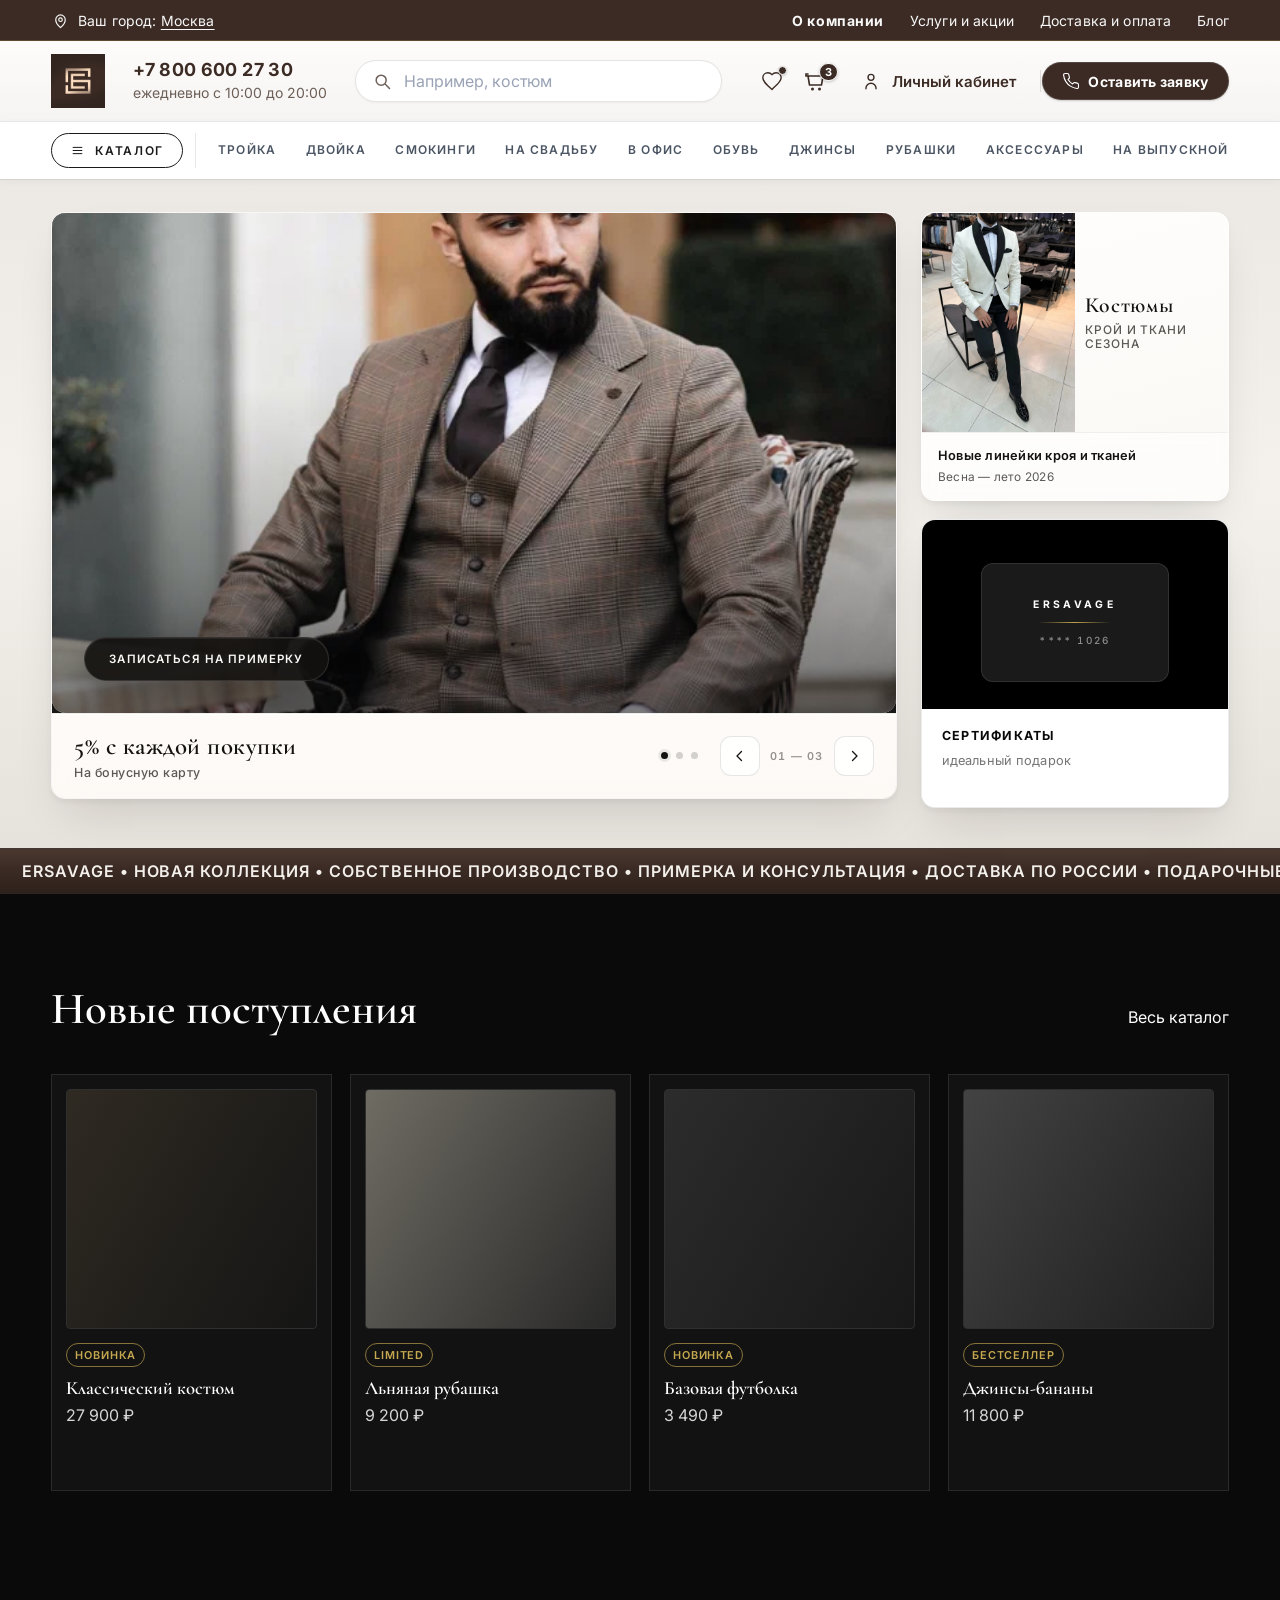
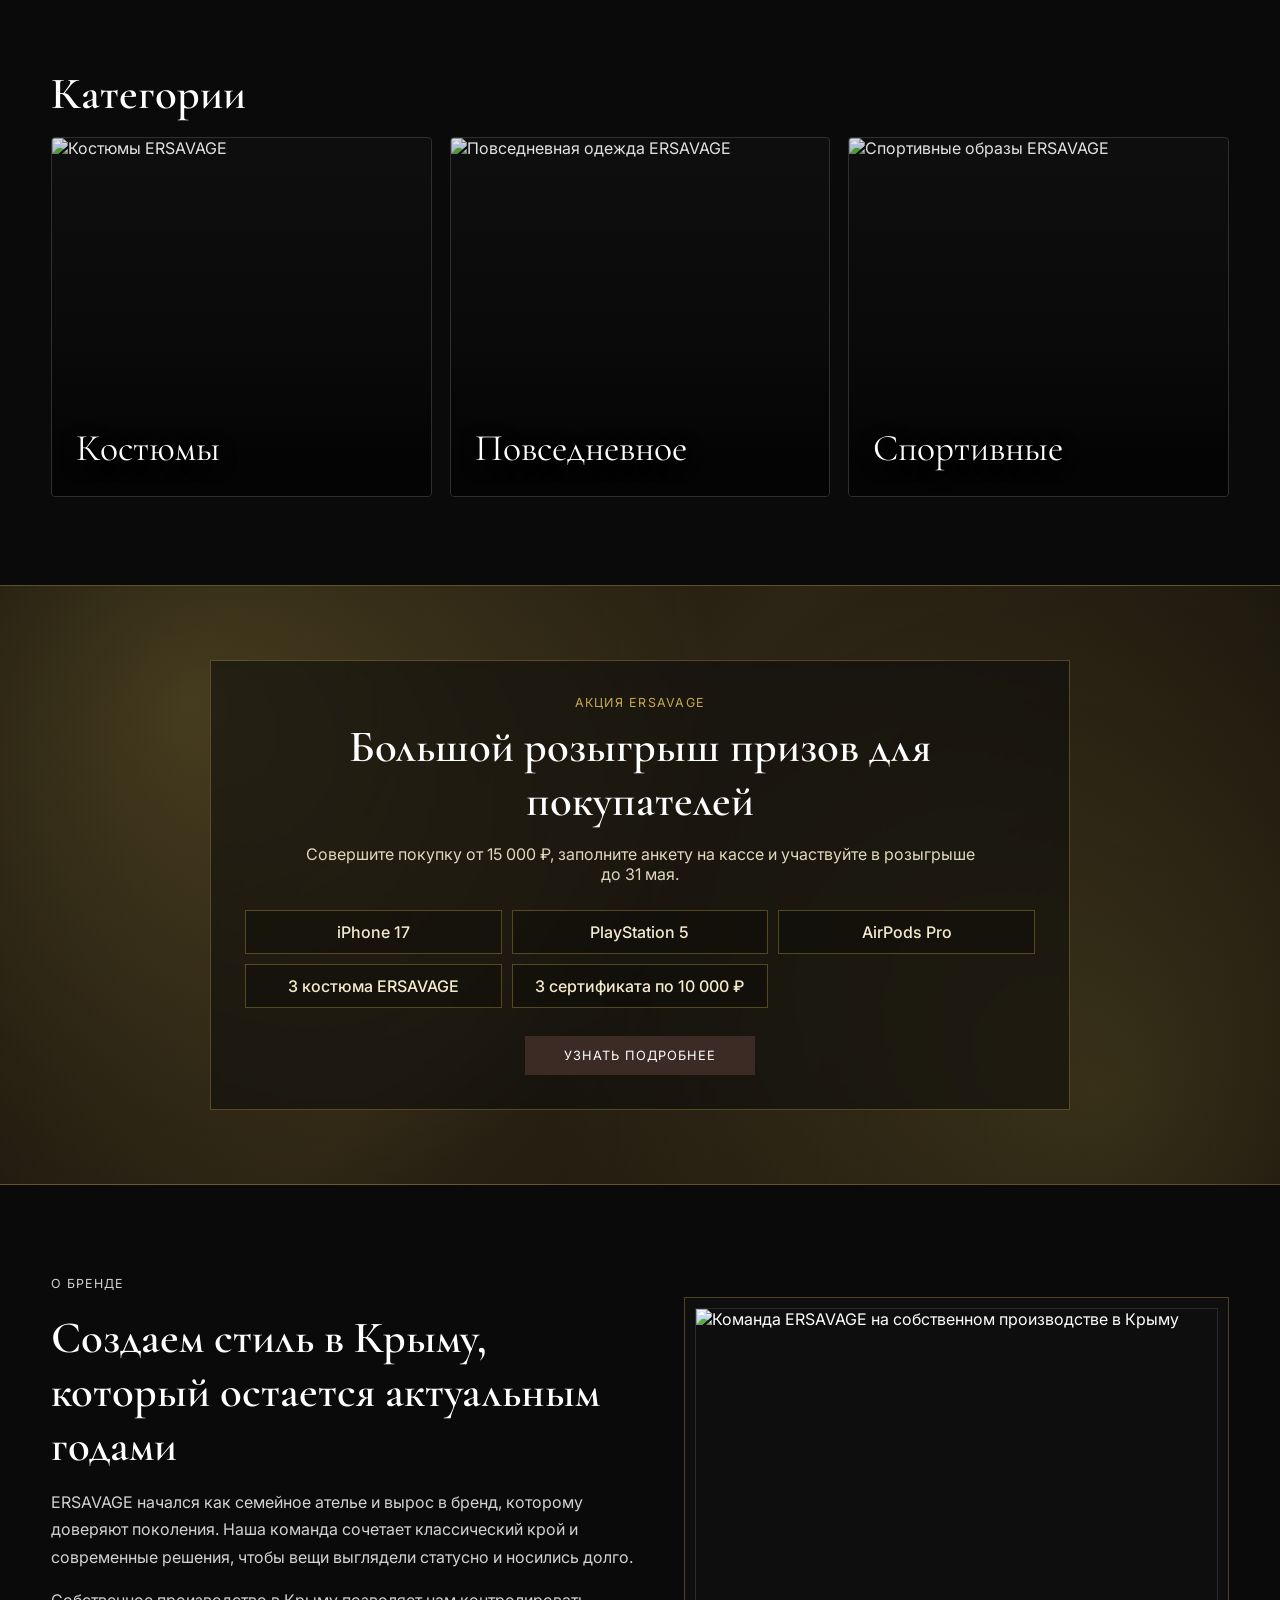
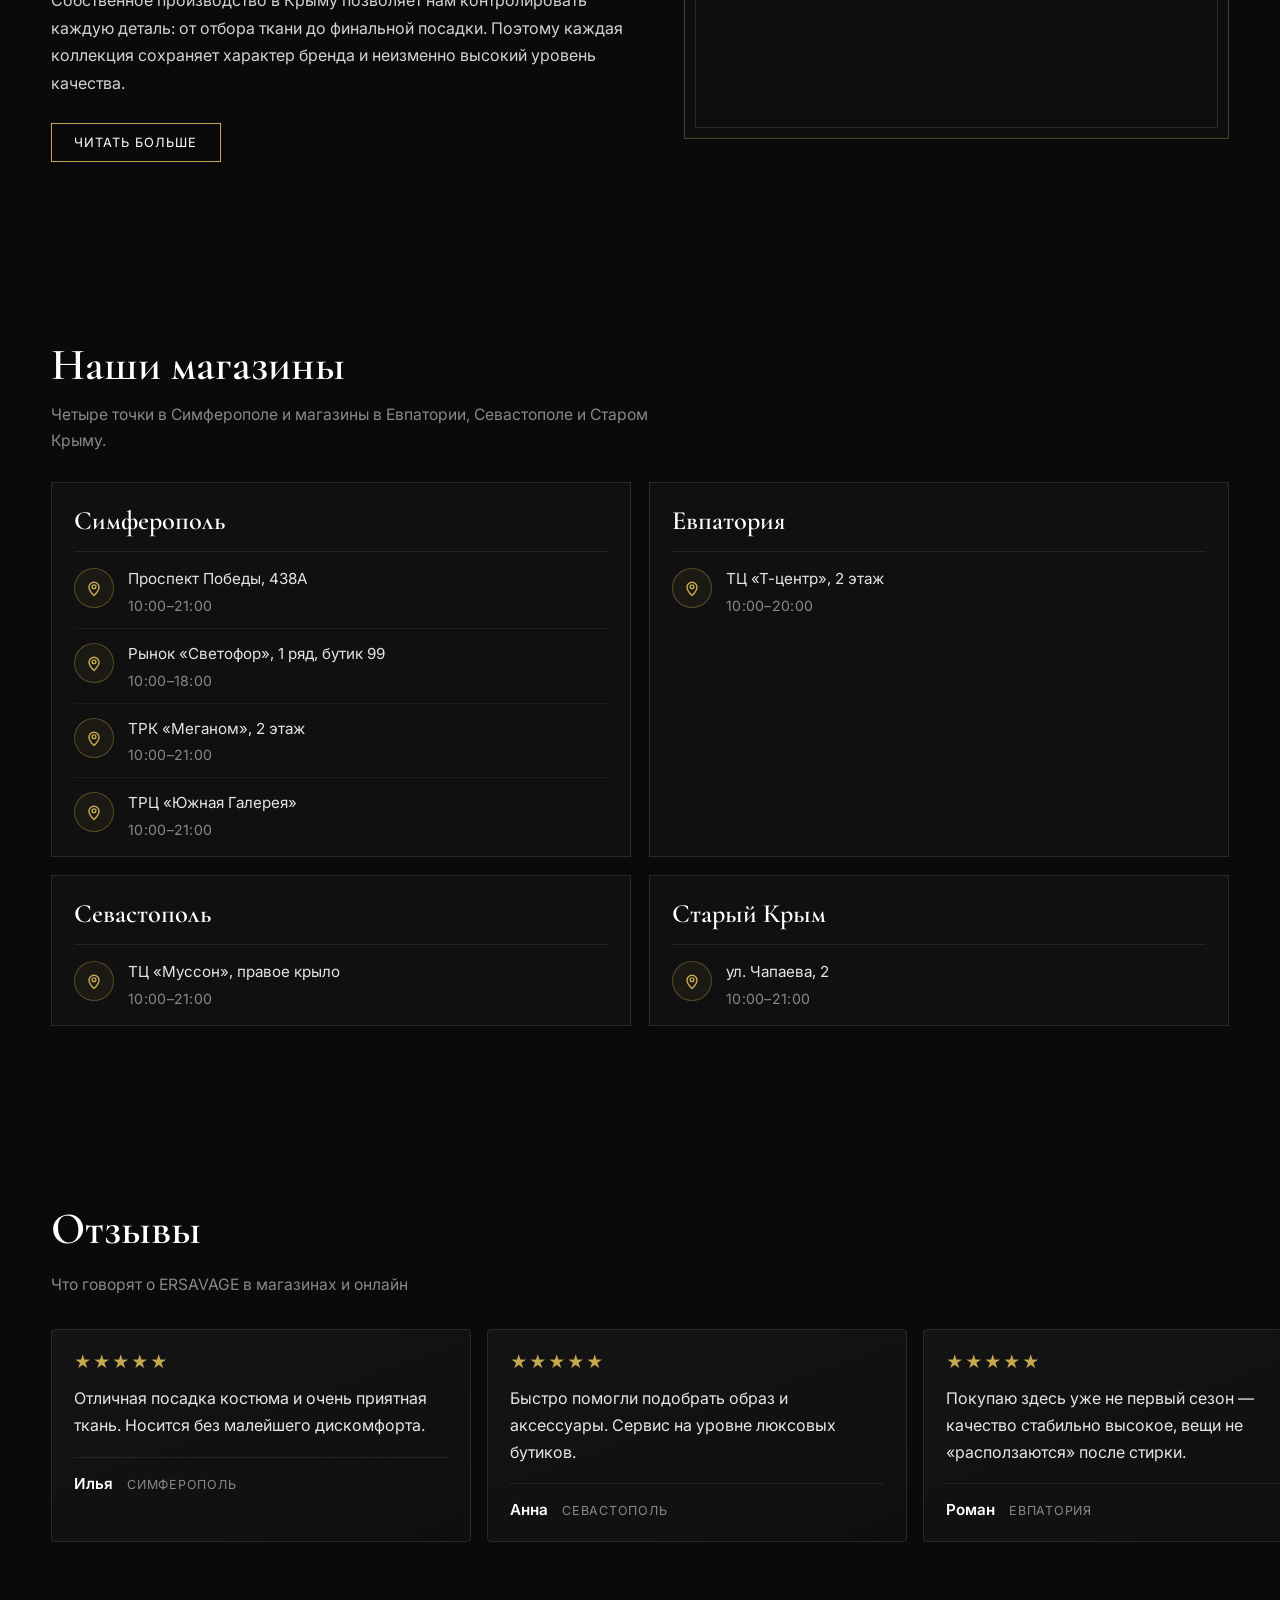
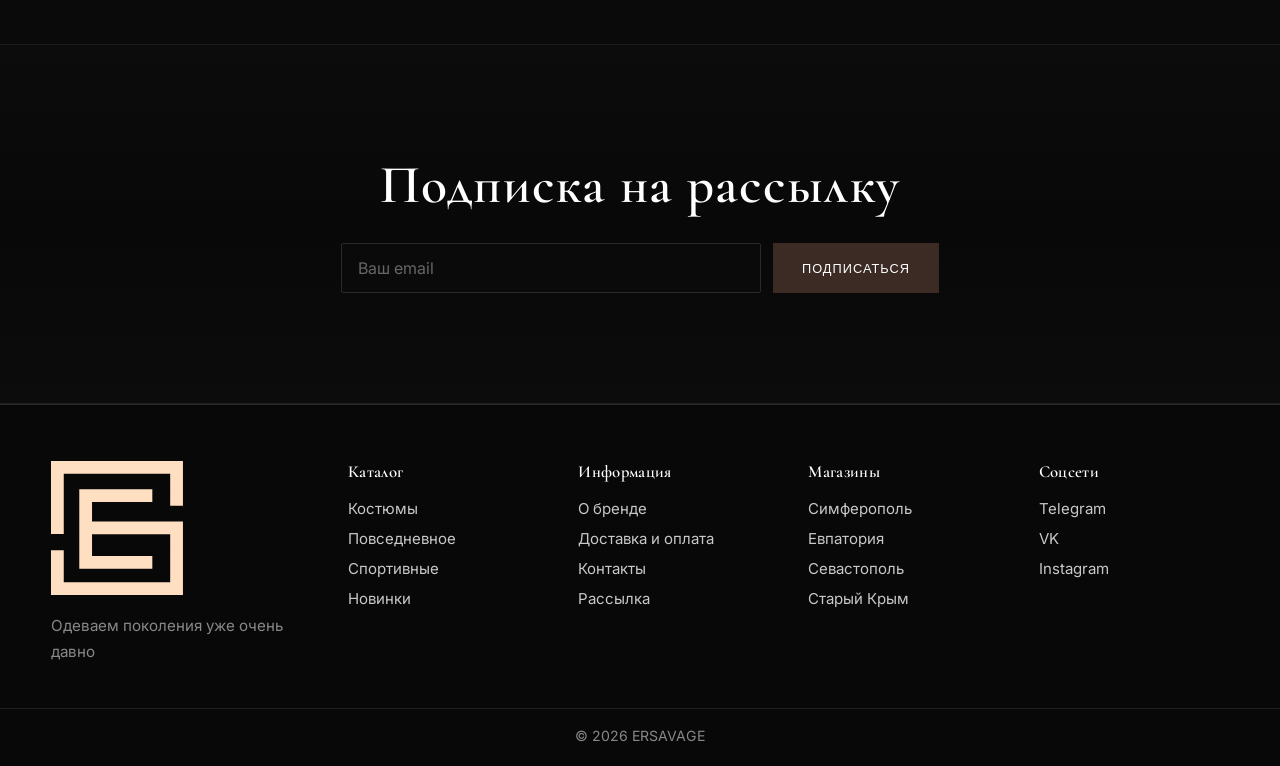
==== commit edbb3805: "Refactor hero section and header styles; update navigation and slide functionality. Removed gift car" ====
--- a/index.html
+++ b/index.html
@@ -26,7 +26,7 @@
           <a href="#about" class="header-utility-nav-link header-utility-nav-link--emphasis">О компании</a>
           <a href="#" class="header-utility-nav-link">Услуги и акции</a>
           <a href="#" class="header-utility-nav-link">Доставка и оплата</a>
-          <a href="#" class="header-utility-nav-link">Подарочные карты</a>
+          <!-- <a href="#" class="header-utility-nav-link">Подарочные карты</a> -->
           <a href="#" class="header-utility-nav-link">Блог</a>
         </nav>
       </div>
@@ -153,6 +153,7 @@
       <div class="container">
         <div class="hero-grid">
           <div class="hero-main">
+            <div class="hero-main-card">
             <div
               class="hero-slides"
               role="region"
@@ -178,8 +179,6 @@
                   >
                 </div>
                 <div class="hero-slide-body">
-                  <p class="hero-slide-kicker">Собственное производство</p>
-                  <p class="hero-slide-headline">Накапливайте 5% с каждой покупки</p>
                   <a class="hero-slide-cta" href="#">Записаться на примерку</a>
                 </div>
               </article>
@@ -200,8 +199,6 @@
                   >
                 </div>
                 <div class="hero-slide-body">
-                  <p class="hero-slide-kicker">Коллекция</p>
-                  <p class="hero-slide-headline">Костюмы для делового и праздничного дресс-кода</p>
                   <a class="hero-slide-cta" href="#new">Смотреть новинки</a>
                 </div>
               </article>
@@ -222,8 +219,6 @@
                   >
                 </div>
                 <div class="hero-slide-body">
-                  <p class="hero-slide-kicker">Сервис</p>
-                  <p class="hero-slide-headline">Подарочные сертификаты на любой номинал</p>
                   <a class="hero-slide-cta" href="#">Выбрать сертификат</a>
                 </div>
               </article>
@@ -233,15 +228,27 @@
                 <p class="hero-toolbar-line1" data-hero-foot-primary>5% с каждой покупки</p>
                 <p class="hero-toolbar-line2" data-hero-foot-secondary>На бонусную карту</p>
               </div>
-              <div class="hero-toolbar-nav">
-                <button type="button" class="hero-nav-btn" data-hero-prev aria-label="Предыдущий слайд">
-                  <span aria-hidden="true">←</span>
-                </button>
-                <span class="hero-nav-counter" data-hero-counter aria-live="polite">1 / 3</span>
-                <button type="button" class="hero-nav-btn" data-hero-next aria-label="Следующий слайд">
-                  <span aria-hidden="true">→</span>
-                </button>
-              </div>
+              <div class="hero-toolbar-controls">
+                <div class="hero-dots" role="tablist" aria-label="Выбор слайда">
+                  <button type="button" class="hero-dot is-active" data-hero-dot="0" role="tab" aria-selected="true" aria-label="Слайд 1"></button>
+                  <button type="button" class="hero-dot" data-hero-dot="1" role="tab" aria-selected="false" aria-label="Слайд 2"></button>
+                  <button type="button" class="hero-dot" data-hero-dot="2" role="tab" aria-selected="false" aria-label="Слайд 3"></button>
+                </div>
+                <div class="hero-toolbar-nav">
+                  <button type="button" class="hero-nav-btn" data-hero-prev aria-label="Предыдущий слайд">
+                    <svg class="hero-nav-icon" viewBox="0 0 24 24" aria-hidden="true" focusable="false">
+                      <path fill="none" stroke="currentColor" stroke-width="1.75" stroke-linecap="round" stroke-linejoin="round" d="M14 6l-6 6 6 6"></path>
+                    </svg>
+                  </button>
+                  <span class="hero-nav-counter" data-hero-counter aria-live="polite">01 — 03</span>
+                  <button type="button" class="hero-nav-btn" data-hero-next aria-label="Следующий слайд">
+                    <svg class="hero-nav-icon" viewBox="0 0 24 24" aria-hidden="true" focusable="false">
+                      <path fill="none" stroke="currentColor" stroke-width="1.75" stroke-linecap="round" stroke-linejoin="round" d="M10 6l6 6-6 6"></path>
+                    </svg>
+                  </button>
+                </div>
+              </div>
+            </div>
             </div>
           </div>
 
@@ -259,7 +266,7 @@
               </div>
               <div class="hero-tile-main">
                 <p class="hero-tile-label">Костюмы</p>
-                <p class="hero-tile-sub">новая коллекция</p>
+                <p class="hero-tile-sub">Крой и ткани сезона</p>
               </div>
               <div class="hero-tile-foot">
                 <p class="hero-tile-foot-strong">Новые линейки кроя и тканей</p>
@@ -274,13 +281,10 @@
                   <span class="hero-gift-card-no">**** 1026</span>
                 </div>
               </div>
-              <div class="hero-tile-main hero-tile-main--on-dark">
-                <p class="hero-tile-label">Сертификаты</p>
-                <p class="hero-tile-sub">идеальный подарок</p>
-              </div>
-              <div class="hero-tile-foot hero-tile-foot--on-dark">
-                <p class="hero-tile-foot-strong">Номинал на выбор</p>
-                <p class="hero-tile-foot-muted">Доставим на e-mail за минуту</p>
+              <div class="hero-tile-cert-copy">
+                <p class="hero-cert-title">Сертификаты</p>
+                <p class="hero-cert-lead">идеальный подарок</p>
+               
               </div>
             </a>
           </aside>
@@ -290,8 +294,14 @@
 
     <section class="ticker" aria-label="Бегущая строка">
       <div class="ticker-track">
-        <span class="ticker-item">ERSAVAGE • НОВАЯ КОЛЛЕКЦИЯ • СОБСТВЕННОЕ ПРОИЗВОДСТВО •</span>
-        <span class="ticker-item" aria-hidden="true">ERSAVAGE • НОВАЯ КОЛЛЕКЦИЯ • СОБСТВЕННОЕ ПРОИЗВОДСТВО •</span>
+        <span class="ticker-item">ERSAVAGE • НОВАЯ КОЛЛЕКЦИЯ • СОБСТВЕННОЕ ПРОИЗВОДСТВО • ПРИМЕРКА И КОНСУЛЬТАЦИЯ • ДОСТАВКА ПО РОССИИ • ПОДАРОЧНЫЕ СЕРТИФИКАТЫ • КОСТЮМЫ И СМОКИНГИ • НАКОПЛЕНИЕ 5% С ПОКУПОК •</span>
+        <span class="ticker-item" aria-hidden="true">ERSAVAGE • НОВАЯ КОЛЛЕКЦИЯ • СОБСТВЕННОЕ ПРОИЗВОДСТВО • ПРИМЕРКА И КОНСУЛЬТАЦИЯ • ДОСТАВКА ПО РОССИИ • ПОДАРОЧНЫЕ СЕРТИФИКАТЫ • КОСТЮМЫ И СМОКИНГИ • НАКОПЛЕНИЕ 5% С ПОКУПОК •</span>
+        <span class="ticker-item" aria-hidden="true">ERSAVAGE • НОВАЯ КОЛЛЕКЦИЯ • СОБСТВЕННОЕ ПРОИЗВОДСТВО • ПРИМЕРКА И КОНСУЛЬТАЦИЯ • ДОСТАВКА ПО РОССИИ • ПОДАРОЧНЫЕ СЕРТИФИКАТЫ • КОСТЮМЫ И СМОКИНГИ • НАКОПЛЕНИЕ 5% С ПОКУПОК •</span>
+        <span class="ticker-item" aria-hidden="true">ERSAVAGE • НОВАЯ КОЛЛЕКЦИЯ • СОБСТВЕННОЕ ПРОИЗВОДСТВО • ПРИМЕРКА И КОНСУЛЬТАЦИЯ • ДОСТАВКА ПО РОССИИ • ПОДАРОЧНЫЕ СЕРТИФИКАТЫ • КОСТЮМЫ И СМОКИНГИ • НАКОПЛЕНИЕ 5% С ПОКУПОК •</span>
+        <span class="ticker-item" aria-hidden="true">ERSAVAGE • НОВАЯ КОЛЛЕКЦИЯ • СОБСТВЕННОЕ ПРОИЗВОДСТВО • ПРИМЕРКА И КОНСУЛЬТАЦИЯ • ДОСТАВКА ПО РОССИИ • ПОДАРОЧНЫЕ СЕРТИФИКАТЫ • КОСТЮМЫ И СМОКИНГИ • НАКОПЛЕНИЕ 5% С ПОКУПОК •</span>
+        <span class="ticker-item" aria-hidden="true">ERSAVAGE • НОВАЯ КОЛЛЕКЦИЯ • СОБСТВЕННОЕ ПРОИЗВОДСТВО • ПРИМЕРКА И КОНСУЛЬТАЦИЯ • ДОСТАВКА ПО РОССИИ • ПОДАРОЧНЫЕ СЕРТИФИКАТЫ • КОСТЮМЫ И СМОКИНГИ • НАКОПЛЕНИЕ 5% С ПОКУПОК •</span>
+        <span class="ticker-item" aria-hidden="true">ERSAVAGE • НОВАЯ КОЛЛЕКЦИЯ • СОБСТВЕННОЕ ПРОИЗВОДСТВО • ПРИМЕРКА И КОНСУЛЬТАЦИЯ • ДОСТАВКА ПО РОССИИ • ПОДАРОЧНЫЕ СЕРТИФИКАТЫ • КОСТЮМЫ И СМОКИНГИ • НАКОПЛЕНИЕ 5% С ПОКУПОК •</span>
+        <span class="ticker-item" aria-hidden="true">ERSAVAGE • НОВАЯ КОЛЛЕКЦИЯ • СОБСТВЕННОЕ ПРОИЗВОДСТВО • ПРИМЕРКА И КОНСУЛЬТАЦИЯ • ДОСТАВКА ПО РОССИИ • ПОДАРОЧНЫЕ СЕРТИФИКАТЫ • КОСТЮМЫ И СМОКИНГИ • НАКОПЛЕНИЕ 5% С ПОКУПОК •</span>
       </div>
     </section>
 
--- a/css/style.css
+++ b/css/style.css
@@ -55,26 +55,31 @@
   color: var(--gold);
 }
 
-/* ——— Hero: сетка как у fashion retail, светлая панель + сайдбар ——— */
+/* ——— Hero: карточка слайдер + светлая панель, сайдбар ——— */
 .hero {
-  --hero-bg: #f2f2f2;
-  --hero-red: #e31e24;
-  --hero-text: #0a0a0a;
-  --hero-muted: #757575;
-  --hero-radius: 6px;
-  --hero-shadow: 0 18px 48px rgba(15, 15, 20, 0.08), 0 2px 8px rgba(15, 15, 20, 0.04);
+  --hero-cream: #f4f1ec;
+  --hero-panel: #faf8f5;
+  --hero-bg: #ebe8e3;
+  --hero-red: #c41e24;
+  --hero-text: #141210;
+  --hero-muted: #5c5855;
+  --hero-gold: #a68b4b;
+  --hero-radius: clamp(10px, 1.1vw, 14px);
+  --hero-shadow:
+    0 4px 6px -1px rgba(20, 18, 16, 0.05),
+    0 22px 44px -14px rgba(20, 18, 16, 0.14);
 
   position: relative;
-  padding: clamp(18px, 3vw, 28px) 0 clamp(22px, 3.5vw, 36px);
-  background: linear-gradient(180deg, #ececec 0%, var(--hero-bg) 38%, #ebebeb 100%);
+  padding: clamp(20px, 3vw, 32px) 0 clamp(24px, 3.5vw, 40px);
+  background: linear-gradient(180deg, #ece9e4 0%, var(--hero-cream) 45%, #e6e2dc 100%);
   color: var(--hero-text);
   font-family: "Inter", sans-serif;
 }
 
 .hero-grid {
   display: grid;
-  grid-template-columns: minmax(0, 1fr) minmax(240px, 300px);
-  gap: clamp(14px, 2vw, 22px);
+  grid-template-columns: minmax(0, 1fr) minmax(248px, 308px);
+  gap: clamp(16px, 2.2vw, 24px);
   align-items: stretch;
 }
 
@@ -85,26 +90,31 @@
   min-width: 0;
 }
 
+.hero-main-card {
+  border-radius: var(--hero-radius);
+  overflow: hidden;
+  box-shadow: var(--hero-shadow);
+  border: 1px solid rgba(255, 255, 255, 0.65);
+}
+
 .hero-slides {
   position: relative;
-  border-radius: var(--hero-radius);
-  box-shadow: var(--hero-shadow);
-  background: var(--hero-bg);
-  min-height: clamp(320px, 52vw, 480px);
+  border-radius: 0;
+  box-shadow: none;
+  background: #1a1816;
+  min-height: clamp(340px, 52vw, 500px);
   outline: none;
 }
 
 .hero-slides:focus-visible {
-  box-shadow: var(--hero-shadow), 0 0 0 3px rgba(227, 30, 36, 0.35);
+  outline: 2px solid var(--hero-gold);
+  outline-offset: 3px;
 }
 
 .hero-slide {
   position: absolute;
   inset: 0;
-  display: grid;
-  grid-template-columns: minmax(0, 1fr) minmax(0, 1.05fr);
-  gap: 0;
-  align-items: stretch;
+  display: block;
   border-radius: var(--hero-radius);
   overflow: hidden;
   opacity: 0;
@@ -112,6 +122,20 @@
   transition: opacity 0.45s ease, visibility 0.45s ease;
 }
 
+.hero-slide::after {
+  content: "";
+  position: absolute;
+  inset: 0;
+  z-index: 1;
+  pointer-events: none;
+  background: linear-gradient(
+    180deg,
+    transparent 35%,
+    rgba(10, 10, 12, 0.25) 70%,
+    rgba(10, 10, 12, 0.55) 100%
+  );
+}
+
 .hero-slide.is-active {
   opacity: 1;
   visibility: visible;
@@ -119,9 +143,8 @@
 }
 
 .hero-slide-visual {
-  position: relative;
-  grid-column: 2;
-  grid-row: 1;
+  position: absolute;
+  inset: 0;
   min-height: 100%;
   background: #e0e0e0;
 }
@@ -130,136 +153,184 @@
   width: 100%;
   height: 100%;
   object-fit: cover;
-  object-position: 50% 22%;
+  object-position: 50% 28%;
   display: block;
 }
 
 .hero-slide-body {
-  grid-column: 1;
-  grid-row: 1;
+  position: absolute;
+  left: 0;
+  right: 0;
+  bottom: 0;
+  z-index: 2;
+  padding: clamp(18px, 3vw, 32px);
+  display: flex;
+  align-items: flex-end;
+  justify-content: flex-start;
+  pointer-events: none;
+}
+
+.hero-slide-cta {
   position: relative;
-  z-index: 2;
-  padding: clamp(20px, 3.5vw, 40px) clamp(16px, 2.5vw, 28px) clamp(72px, 10vw, 100px);
-  display: flex;
-  flex-direction: column;
-  justify-content: center;
-  gap: clamp(10px, 1.8vw, 18px);
-  background: linear-gradient(90deg, var(--hero-bg) 0%, var(--hero-bg) 72%, rgba(242, 242, 242, 0) 100%);
-}
-
-.hero-slide-kicker {
-  margin: 0;
-  font-size: 0.72rem;
-  font-weight: 600;
-  letter-spacing: 0.12em;
-  text-transform: uppercase;
-  color: var(--hero-muted);
-}
-
-.hero-slide-headline {
-  margin: 0;
-  font-family: "Inter", sans-serif;
-  font-size: clamp(1.15rem, 2.4vw, 1.85rem);
-  font-weight: 700;
-  line-height: 1.12;
-  letter-spacing: 0.02em;
-  text-transform: uppercase;
-  color: var(--hero-red);
-  max-width: 14ch;
-}
-
-.hero-slide-cta {
-  position: absolute;
-  left: clamp(16px, 2.5vw, 28px);
-  bottom: clamp(18px, 3vw, 32px);
   display: inline-flex;
   align-items: center;
   justify-content: center;
-  padding: 14px 22px;
-  background: var(--btn-primary);
-  color: var(--btn-primary-text);
+  padding: 14px 24px;
+  background: rgba(20, 18, 16, 0.92);
+  color: #faf8f5;
+  font-size: 0.72rem;
+  font-weight: 600;
+  letter-spacing: 0.1em;
+  text-transform: uppercase;
+  border-radius: 999px;
+  border: 1px solid rgba(255, 255, 255, 0.12);
+  box-shadow:
+    0 1px 0 rgba(255, 255, 255, 0.06) inset,
+    0 14px 32px rgba(0, 0, 0, 0.35);
+  pointer-events: auto;
+  transition:
+    transform 0.22s cubic-bezier(0.22, 1, 0.36, 1),
+    background-color 0.22s ease,
+    box-shadow 0.22s ease,
+    border-color 0.22s ease;
+}
+
+.hero-slide-cta:hover {
+  background: #2a2623;
+  transform: translateY(-2px);
+  box-shadow:
+    0 1px 0 rgba(255, 255, 255, 0.1) inset,
+    0 18px 40px rgba(0, 0, 0, 0.4);
+  border-color: rgba(255, 255, 255, 0.18);
+}
+
+.hero-toolbar {
+  display: flex;
+  align-items: center;
+  justify-content: space-between;
+  gap: clamp(14px, 2vw, 22px);
+  flex-wrap: wrap;
+  margin-top: 0;
+  padding: clamp(14px, 2vw, 18px) clamp(16px, 2.2vw, 22px);
+  background: rgba(255, 253, 250, 0.88);
+  color: var(--hero-text);
+  border-top: 1px solid rgba(20, 18, 16, 0.06);
+  backdrop-filter: blur(14px);
+  -webkit-backdrop-filter: blur(14px);
+  box-shadow: 0 1px 0 rgba(255, 255, 255, 0.9) inset;
+}
+
+.hero-toolbar-line1 {
+  margin: 0 0 4px;
+  font-family: "Cormorant Garamond", serif;
+  font-size: clamp(1.2rem, 2.4vw, 1.55rem);
+  font-weight: 600;
+  line-height: 1.15;
+  letter-spacing: 0.02em;
+  color: var(--hero-text);
+}
+
+.hero-toolbar-line2 {
+  margin: 0;
   font-size: 0.78rem;
-  font-weight: 600;
-  letter-spacing: 0.06em;
-  text-transform: uppercase;
-  border-radius: 4px;
-  border: 1px solid rgba(255, 255, 255, 0.1);
-  box-shadow: 0 10px 28px rgba(0, 0, 0, 0.28);
+  font-weight: 500;
+  letter-spacing: 0.04em;
+  color: var(--hero-muted);
+}
+
+.hero-toolbar-controls {
+  display: flex;
+  align-items: center;
+  gap: clamp(14px, 2vw, 22px);
+  flex-wrap: wrap;
+}
+
+.hero-dots {
+  display: inline-flex;
+  align-items: center;
+  gap: 8px;
+}
+
+.hero-dot {
+  width: 7px;
+  height: 7px;
+  padding: 0;
+  border: none;
+  border-radius: 50%;
+  background: rgba(20, 18, 16, 0.18);
+  cursor: pointer;
   transition:
     transform 0.2s ease,
-    background-color 0.2s ease,
-    box-shadow 0.2s ease,
-    border-color 0.2s ease;
-}
-
-.hero-slide-cta:hover {
-  background: var(--btn-primary-hover);
-  transform: translateY(-1px);
-  box-shadow: 0 14px 36px rgba(0, 0, 0, 0.34);
-  border-color: rgba(255, 255, 255, 0.14);
-}
-
-.hero-toolbar {
-  display: flex;
-  align-items: flex-end;
-  justify-content: space-between;
-  gap: 16px;
-  flex-wrap: wrap;
-  margin-top: 14px;
-  padding: 0 4px 0 2px;
-}
-
-.hero-toolbar-line1 {
-  margin: 0 0 2px;
-  font-size: 0.95rem;
-  font-weight: 600;
-  color: var(--hero-text);
-}
-
-.hero-toolbar-line2 {
-  margin: 0;
-  font-size: 0.84rem;
-  color: var(--hero-muted);
+    background 0.2s ease,
+    box-shadow 0.2s ease;
+}
+
+.hero-dot:hover {
+  background: rgba(20, 18, 16, 0.35);
+  transform: scale(1.12);
+}
+
+.hero-dot.is-active {
+  background: var(--hero-text);
+  box-shadow: 0 0 0 3px rgba(20, 18, 16, 0.08);
+}
+
+.hero-dot:focus-visible {
+  outline: 2px solid var(--hero-gold);
+  outline-offset: 2px;
 }
 
 .hero-toolbar-nav {
   display: inline-flex;
   align-items: center;
-  gap: 10px;
-  color: var(--hero-muted);
-  font-size: 0.88rem;
+  gap: 6px;
 }
 
 .hero-nav-btn {
   display: inline-flex;
   align-items: center;
   justify-content: center;
-  width: 38px;
-  height: 38px;
+  width: 40px;
+  height: 40px;
   padding: 0;
-  border: 1px solid #d0d0d0;
-  border-radius: 50%;
-  background: #fff;
+  border: 1px solid rgba(20, 18, 16, 0.1);
+  border-radius: 11px;
+  background: rgba(255, 255, 255, 0.95);
   color: var(--hero-text);
   cursor: pointer;
-  transition: background 0.2s ease, border-color 0.2s ease, color 0.2s ease;
+  transition:
+    background 0.2s ease,
+    border-color 0.2s ease,
+    color 0.2s ease,
+    box-shadow 0.2s ease;
 }
 
 .hero-nav-btn:hover {
-  border-color: #bbb;
-  background: #fafafa;
+  border-color: rgba(166, 139, 75, 0.45);
+  background: #fff;
+  box-shadow: 0 6px 16px rgba(20, 18, 16, 0.08);
 }
 
 .hero-nav-btn:focus-visible {
-  outline: 2px solid var(--hero-red);
+  outline: 2px solid var(--hero-gold);
   outline-offset: 2px;
 }
 
+.hero-nav-icon {
+  width: 18px;
+  height: 18px;
+}
+
 .hero-nav-counter {
-  min-width: 3.2em;
+  min-width: 4.6em;
+  padding: 0 4px;
   text-align: center;
   font-variant-numeric: tabular-nums;
-  letter-spacing: 0.04em;
+  letter-spacing: 0.12em;
+  font-size: 0.68rem;
+  font-weight: 600;
+  text-transform: uppercase;
+  color: rgba(20, 18, 16, 0.45);
 }
 
 .hero-aside {
@@ -277,28 +348,36 @@
   min-height: 0;
   border-radius: var(--hero-radius);
   overflow: hidden;
-  background: #fff;
+  background: linear-gradient(165deg, #fffefc 0%, var(--hero-panel) 100%);
+  border: 1px solid rgba(255, 255, 255, 0.75);
   box-shadow: var(--hero-shadow);
   color: inherit;
   text-decoration: none;
-  transition: transform 0.25s ease, box-shadow 0.25s ease;
+  transition:
+    transform 0.3s cubic-bezier(0.22, 1, 0.36, 1),
+    box-shadow 0.3s ease,
+    border-color 0.3s ease;
 }
 
 .hero-tile:hover {
-  transform: translateY(-3px);
-  box-shadow: 0 22px 56px rgba(15, 15, 20, 0.12), 0 4px 12px rgba(15, 15, 20, 0.06);
+  transform: translateY(-4px);
+  border-color: rgba(166, 139, 75, 0.28);
+  box-shadow:
+    0 6px 8px -2px rgba(20, 18, 16, 0.06),
+    0 26px 48px -18px rgba(20, 18, 16, 0.16);
 }
 
 .hero-tile:focus-visible {
-  outline: 2px solid var(--hero-red);
+  outline: 2px solid var(--hero-gold);
   outline-offset: 3px;
 }
 
 .hero-tile-visual {
   grid-column: 1;
   grid-row: 1;
-  min-height: clamp(120px, 18vw, 168px);
-  background: #e8e8e8;
+  min-height: clamp(124px, 18vw, 172px);
+  background: #dcd7cf;
+  overflow: hidden;
 }
 
 .hero-tile-visual img {
@@ -306,126 +385,172 @@
   height: 100%;
   object-fit: cover;
   display: block;
+  transition: transform 0.55s cubic-bezier(0.22, 1, 0.36, 1);
+}
+
+.hero-tile:hover .hero-tile-visual img {
+  transform: scale(1.04);
 }
 
 .hero-tile-main {
   grid-column: 2;
   grid-row: 1;
   align-self: center;
-  padding: 12px 14px 12px 8px;
+  padding: 14px 16px 14px 10px;
 }
 
 .hero-tile-label {
-  margin: 0 0 4px;
-  font-size: 0.82rem;
-  font-weight: 700;
-  letter-spacing: 0.06em;
-  text-transform: uppercase;
+  margin: 0 0 6px;
+  font-family: "Cormorant Garamond", serif;
+  font-size: 1.35rem;
+  font-weight: 600;
+  letter-spacing: 0.03em;
+  line-height: 1.1;
+  text-transform: none;
 }
 
 .hero-tile-sub {
   margin: 0;
-  font-size: 0.78rem;
+  font-size: 0.74rem;
+  font-weight: 500;
+  letter-spacing: 0.08em;
+  text-transform: uppercase;
   color: var(--hero-muted);
-  text-transform: lowercase;
 }
 
 .hero-tile-foot {
   grid-column: 1 / -1;
   grid-row: 2;
-  padding: 12px 14px 14px;
-  border-top: 1px solid #ececec;
-  background: #fff;
+  padding: 14px 16px 16px;
+  border-top: 1px solid rgba(20, 18, 16, 0.06);
+  background: rgba(255, 255, 255, 0.55);
+  backdrop-filter: blur(8px);
+  -webkit-backdrop-filter: blur(8px);
 }
 
 .hero-tile-foot-strong {
-  margin: 0 0 4px;
-  font-size: 0.82rem;
+  margin: 0 0 5px;
+  font-size: 0.8rem;
   font-weight: 600;
-  line-height: 1.35;
+  line-height: 1.4;
+  letter-spacing: 0.02em;
 }
 
 .hero-tile-foot-muted {
   margin: 0;
-  font-size: 0.75rem;
+  font-size: 0.74rem;
   color: var(--hero-muted);
+  letter-spacing: 0.02em;
 }
 
 .hero-tile--dark {
   grid-template-columns: 1fr;
-  grid-template-rows: minmax(140px, 1fr) auto auto;
-  background: #1a1a1a;
+  grid-template-rows: minmax(168px, 1fr) auto;
+  background: #fff;
+  border: 1px solid rgba(20, 18, 16, 0.08);
 }
 
 .hero-tile--dark .hero-tile-visual {
   grid-column: 1;
   grid-row: 1;
-  min-height: clamp(132px, 20vw, 176px);
-  background: radial-gradient(ellipse 120% 100% at 50% 0%, #2a2a2a 0%, #0d0d0d 100%);
+  min-height: clamp(160px, 22vw, 204px);
+  background: #000;
 }
 
 .hero-tile-visual--card {
   display: flex;
   align-items: center;
   justify-content: center;
-  padding: 20px;
+  padding: clamp(18px, 3vw, 28px);
 }
 
 .hero-gift-card {
-  width: min(100%, 200px);
+  width: min(100%, 188px);
   aspect-ratio: 1.58 / 1;
-  border-radius: 10px;
-  background: linear-gradient(145deg, #2c2c2c 0%, #0f0f0f 100%);
-  border: 1px solid rgba(255, 255, 255, 0.12);
-  box-shadow: 0 16px 40px rgba(0, 0, 0, 0.45);
+  border-radius: 12px;
+  background: #1a1a1a;
+  border: 1px solid rgba(255, 255, 255, 0.1);
+  box-shadow: 0 12px 32px rgba(0, 0, 0, 0.55);
   display: flex;
   flex-direction: column;
   align-items: center;
   justify-content: center;
-  gap: 10px;
-  padding: 14px;
+  gap: 11px;
+  padding: 16px 14px;
 }
 
 .hero-gift-card-brand {
-  font-size: 0.68rem;
+  font-family: "Inter", sans-serif;
+  font-size: 0.65rem;
   font-weight: 700;
-  letter-spacing: 0.28em;
-  color: rgba(255, 255, 255, 0.92);
+  letter-spacing: 0.32em;
+  color: #fff;
 }
 
 .hero-gift-card-line {
-  width: 42%;
+  width: 46%;
   height: 1px;
-  background: linear-gradient(90deg, transparent, rgba(197, 168, 79, 0.85), transparent);
+  background: linear-gradient(90deg, transparent, var(--gold), transparent);
+  opacity: 0.95;
 }
 
 .hero-gift-card-no {
+  font-family: "Inter", sans-serif;
   font-size: 0.62rem;
-  letter-spacing: 0.2em;
-  color: rgba(255, 255, 255, 0.45);
+  font-weight: 500;
+  letter-spacing: 0.22em;
+  color: rgba(255, 255, 255, 0.5);
   font-variant-numeric: tabular-nums;
 }
 
-.hero-tile-main--on-dark {
+.hero-tile-cert-copy {
   grid-column: 1;
   grid-row: 2;
-  padding: 12px 16px 4px;
+  padding: 20px 20px 22px;
   background: #fff;
-}
-
-.hero-tile-main--on-dark .hero-tile-label {
-  color: var(--hero-text);
-}
-
-.hero-tile-main--on-dark .hero-tile-sub {
-  color: var(--hero-muted);
-}
-
-.hero-tile-foot--on-dark {
-  grid-column: 1;
-  grid-row: 3;
-  border-top: none;
-  padding-top: 0;
+  text-align: left;
+}
+
+.hero-cert-title {
+  margin: 0 0 8px;
+  font-family: "Inter", sans-serif;
+  font-size: 0.78rem;
+  font-weight: 700;
+  letter-spacing: 0.1em;
+  text-transform: uppercase;
+  color: #0a0a0a;
+  line-height: 1.2;
+}
+
+.hero-cert-lead {
+  margin: 0 0 16px;
+  font-family: "Inter", sans-serif;
+  font-size: 0.8rem;
+  font-weight: 400;
+  letter-spacing: 0.01em;
+  text-transform: lowercase;
+  color: #757575;
+  line-height: 1.35;
+}
+
+.hero-cert-strong {
+  margin: 0 0 6px;
+  font-family: "Inter", sans-serif;
+  font-size: 0.82rem;
+  font-weight: 700;
+  letter-spacing: 0.01em;
+  color: #0a0a0a;
+  line-height: 1.35;
+}
+
+.hero-cert-muted {
+  margin: 0;
+  font-family: "Inter", sans-serif;
+  font-size: 0.78rem;
+  font-weight: 400;
+  letter-spacing: 0.01em;
+  color: #757575;
+  line-height: 1.4;
 }
 
 @media (max-width: 1100px) {
@@ -449,35 +574,12 @@
 }
 
 @media (max-width: 720px) {
-  .hero-slide {
-    grid-template-columns: 1fr;
-    grid-template-rows: auto minmax(200px, 46vw);
-  }
-
-  .hero-slide-body {
-    grid-column: 1;
-    grid-row: 1;
-    padding-bottom: 20px;
-    background: var(--hero-bg);
-    order: 0;
-  }
-
-  .hero-slide-visual {
-    grid-column: 1;
-    grid-row: 2;
-    min-height: 220px;
-  }
-
-  .hero-slide-headline {
-    max-width: none;
-  }
-
-  .hero-slide-cta {
-    position: relative;
-    left: auto;
-    bottom: auto;
-    margin-top: 8px;
-    align-self: flex-start;
+  .hero-slides {
+    min-height: clamp(280px, 62vw, 420px);
+  }
+
+  .hero-slide-visual img {
+    object-position: 50% 20%;
   }
 
   .hero-aside {
@@ -486,6 +588,17 @@
 }
 
 @media (max-width: 520px) {
+  .hero-toolbar {
+    flex-direction: column;
+    align-items: stretch;
+    gap: 12px;
+  }
+
+  .hero-toolbar-controls {
+    justify-content: space-between;
+    width: 100%;
+  }
+
   .hero-tile:not(.hero-tile--dark) {
     grid-template-columns: 1fr;
     grid-template-rows: auto auto auto;
@@ -515,8 +628,13 @@
 
   .hero-tile,
   .hero-slide-cta,
-  .hero-nav-btn {
+  .hero-nav-btn,
+  .hero-dot {
     transition: none;
+  }
+
+  .hero-tile:hover .hero-tile-visual img {
+    transform: none;
   }
 
   .hero-tile:hover {
@@ -537,21 +655,22 @@
 
 .ticker {
   overflow: hidden;
-  background: var(--gold);
-  color: #000;
+  background: linear-gradient(180deg, #4a3830 0%, var(--btn-primary) 45%, #2e221c 100%);
+  color: rgba(255, 252, 248, 0.94);
   white-space: nowrap;
-  border-top: 1px solid #d3bd79;
-  border-bottom: 1px solid #d3bd79;
+  border-top: 1px solid rgba(255, 255, 255, 0.1);
+  border-bottom: 1px solid rgba(0, 0, 0, 0.35);
 }
 
 .ticker-track {
   display: flex;
   width: max-content;
-  animation: marquee 22s linear infinite;
+  will-change: transform;
+  animation: marquee 48s linear infinite;
 }
 
 .ticker-item {
-  flex-shrink: 0;
+  flex: 0 0 auto;
   padding: 12px 22px;
   font-weight: 600;
   letter-spacing: 0.06em;
@@ -560,10 +679,11 @@
 
 @keyframes marquee {
   from {
-    transform: translateX(0);
+    transform: translate3d(0, 0, 0);
   }
   to {
-    transform: translateX(-50%);
+    /* 8 одинаковых сегментов: сдвиг на 1/8 ширины дорожки = бесшовный цикл */
+    transform: translate3d(-12.5%, 0, 0);
   }
 }
 
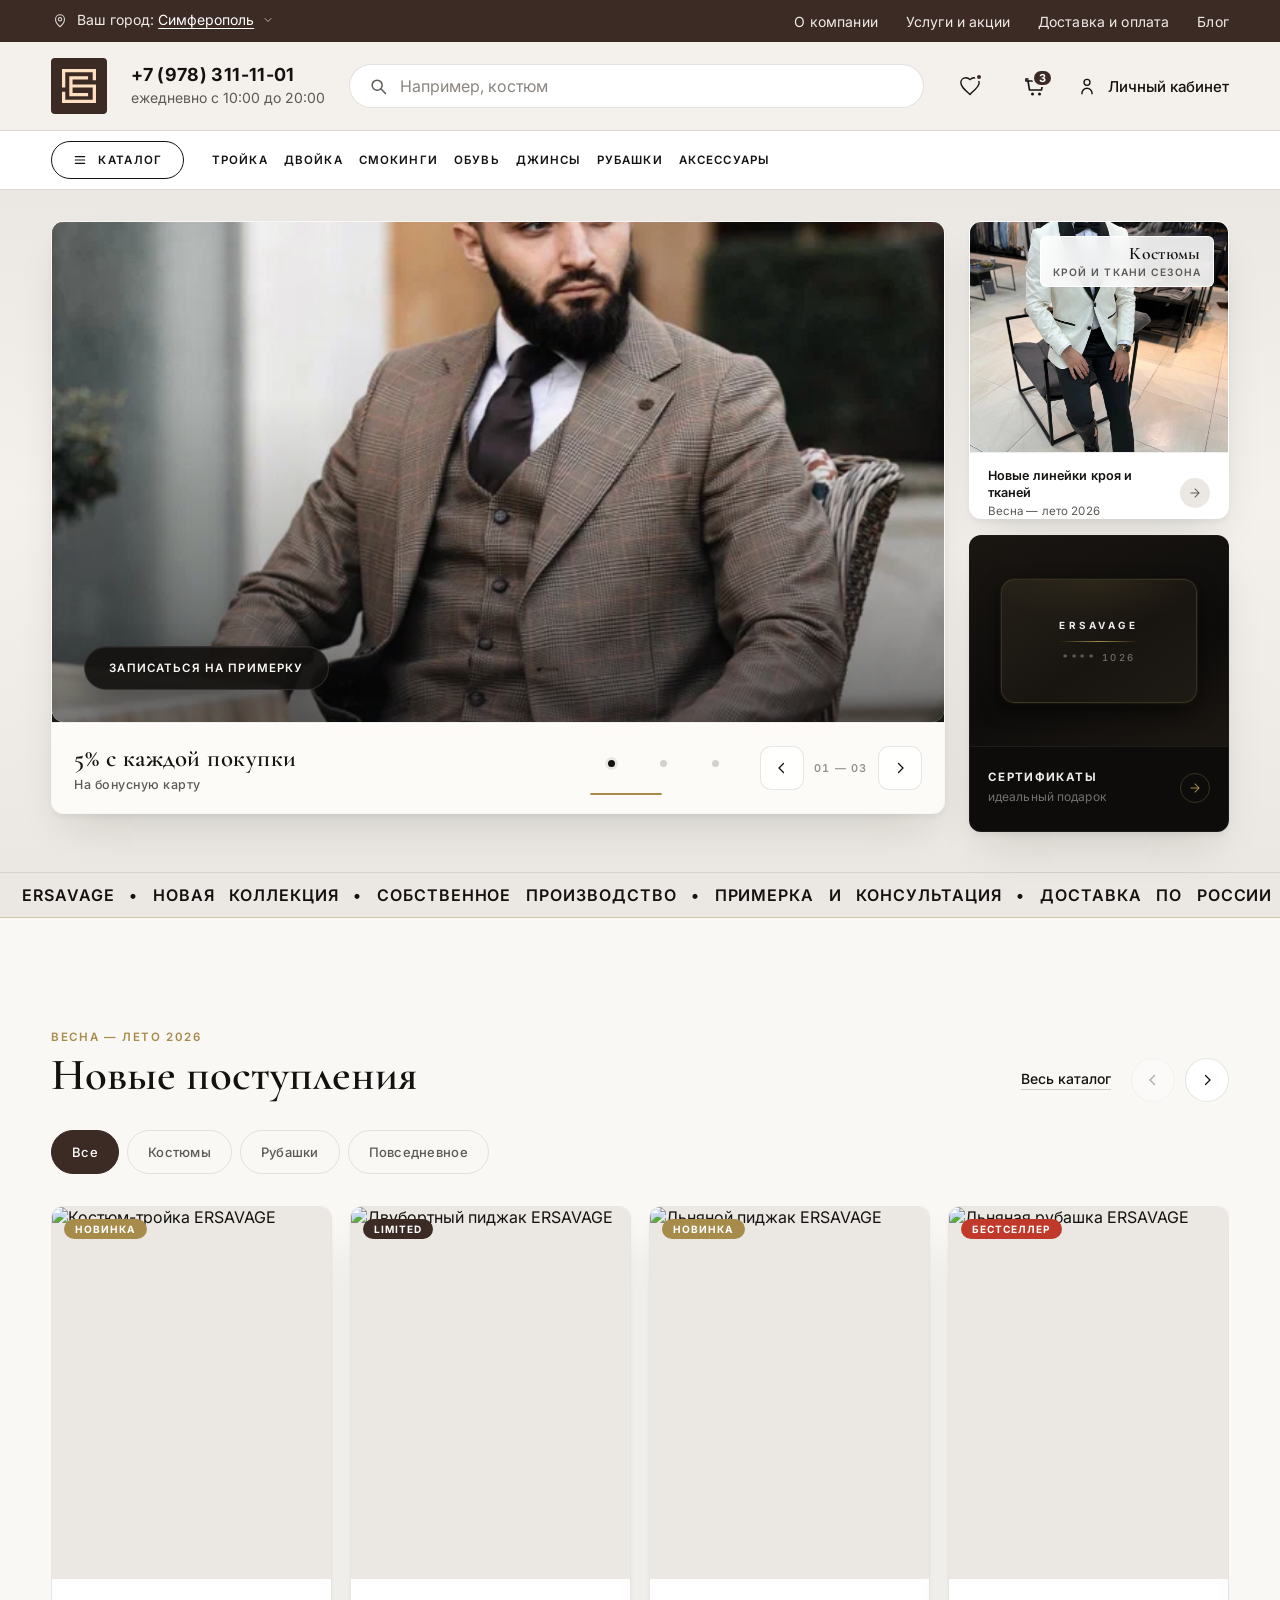
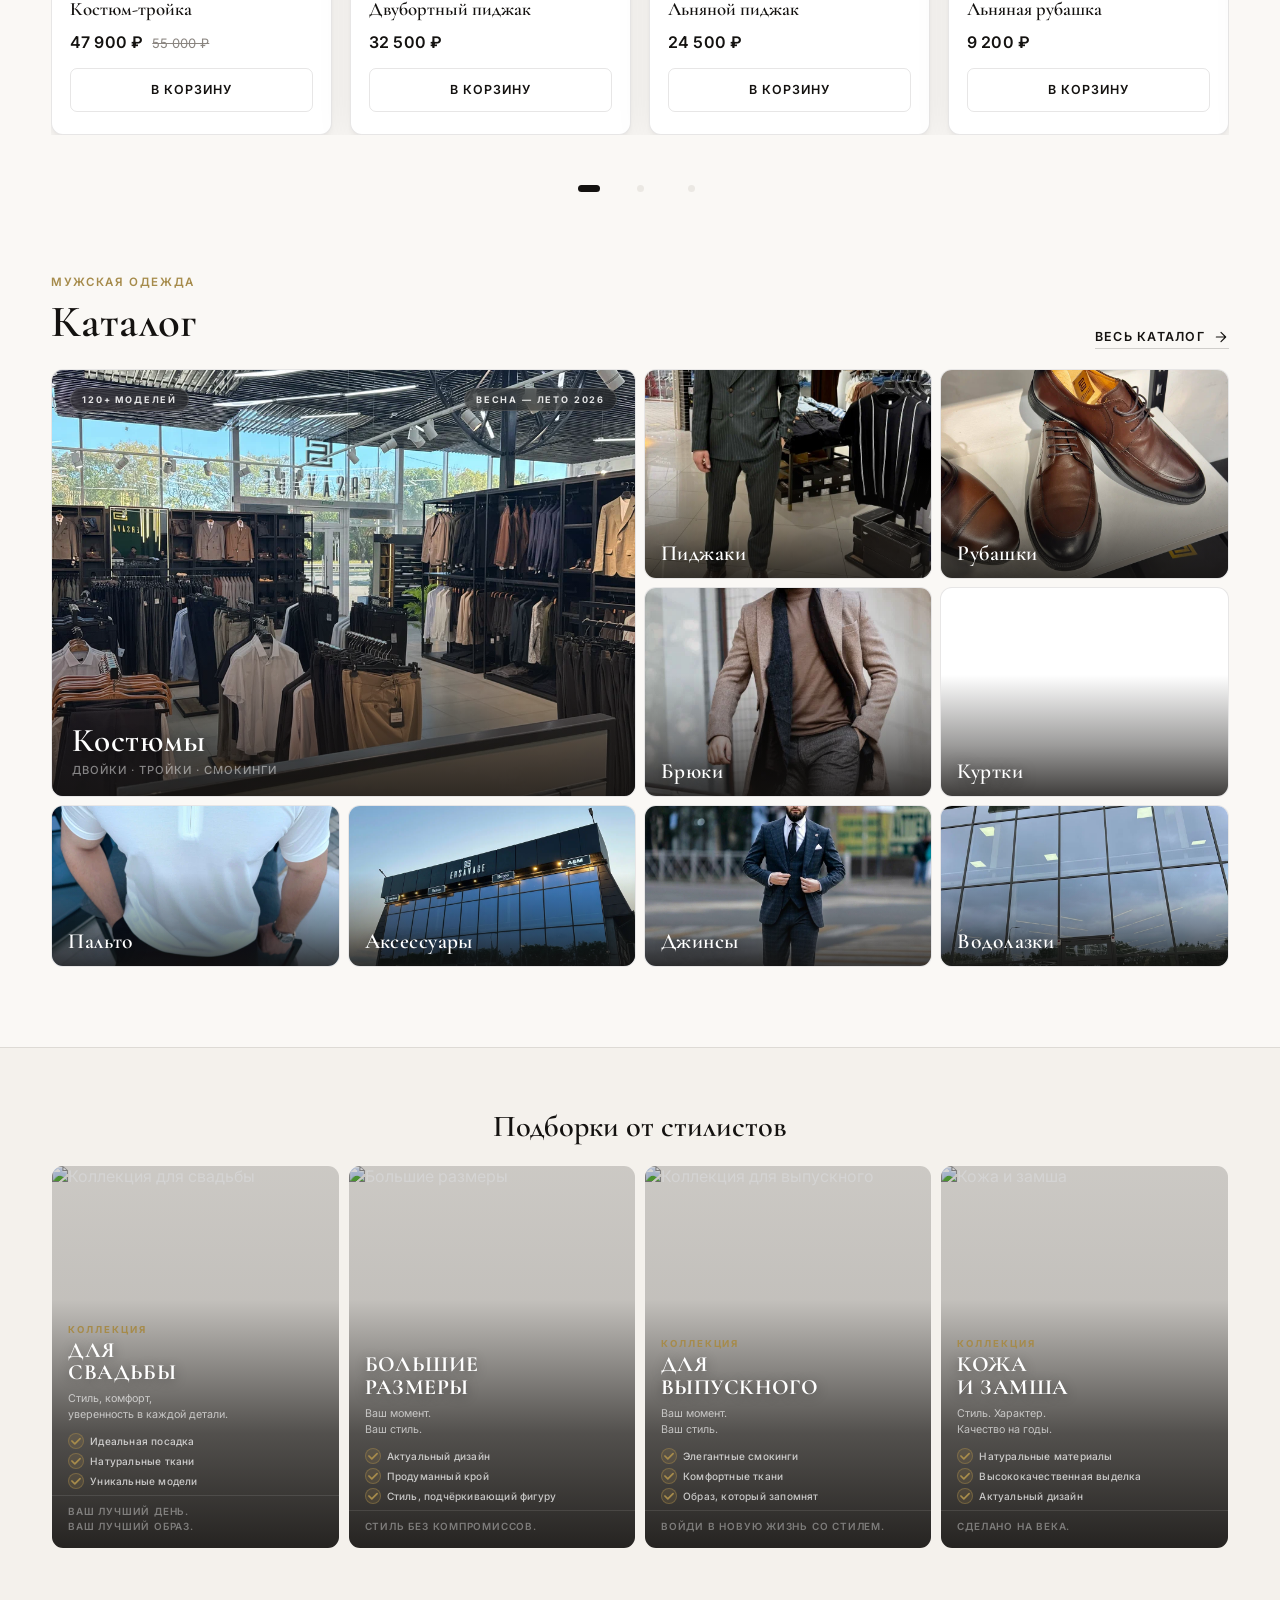
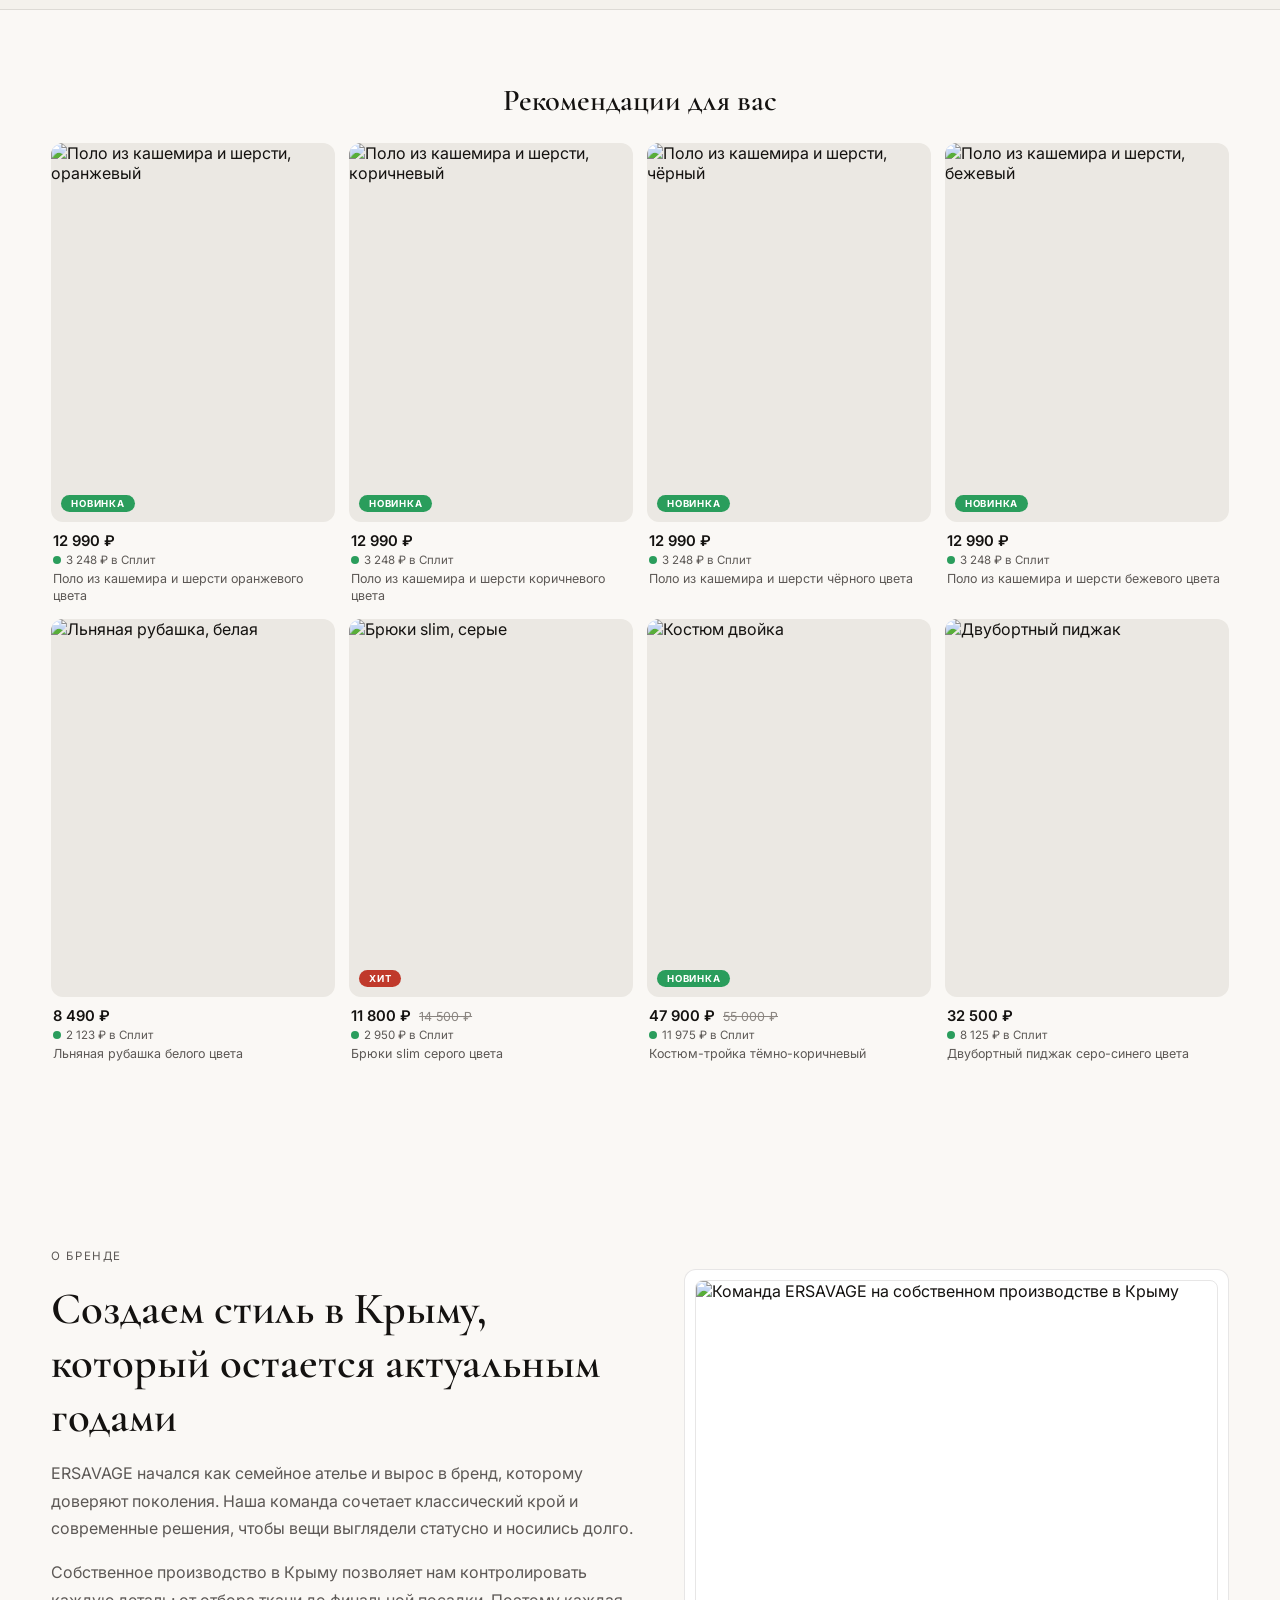
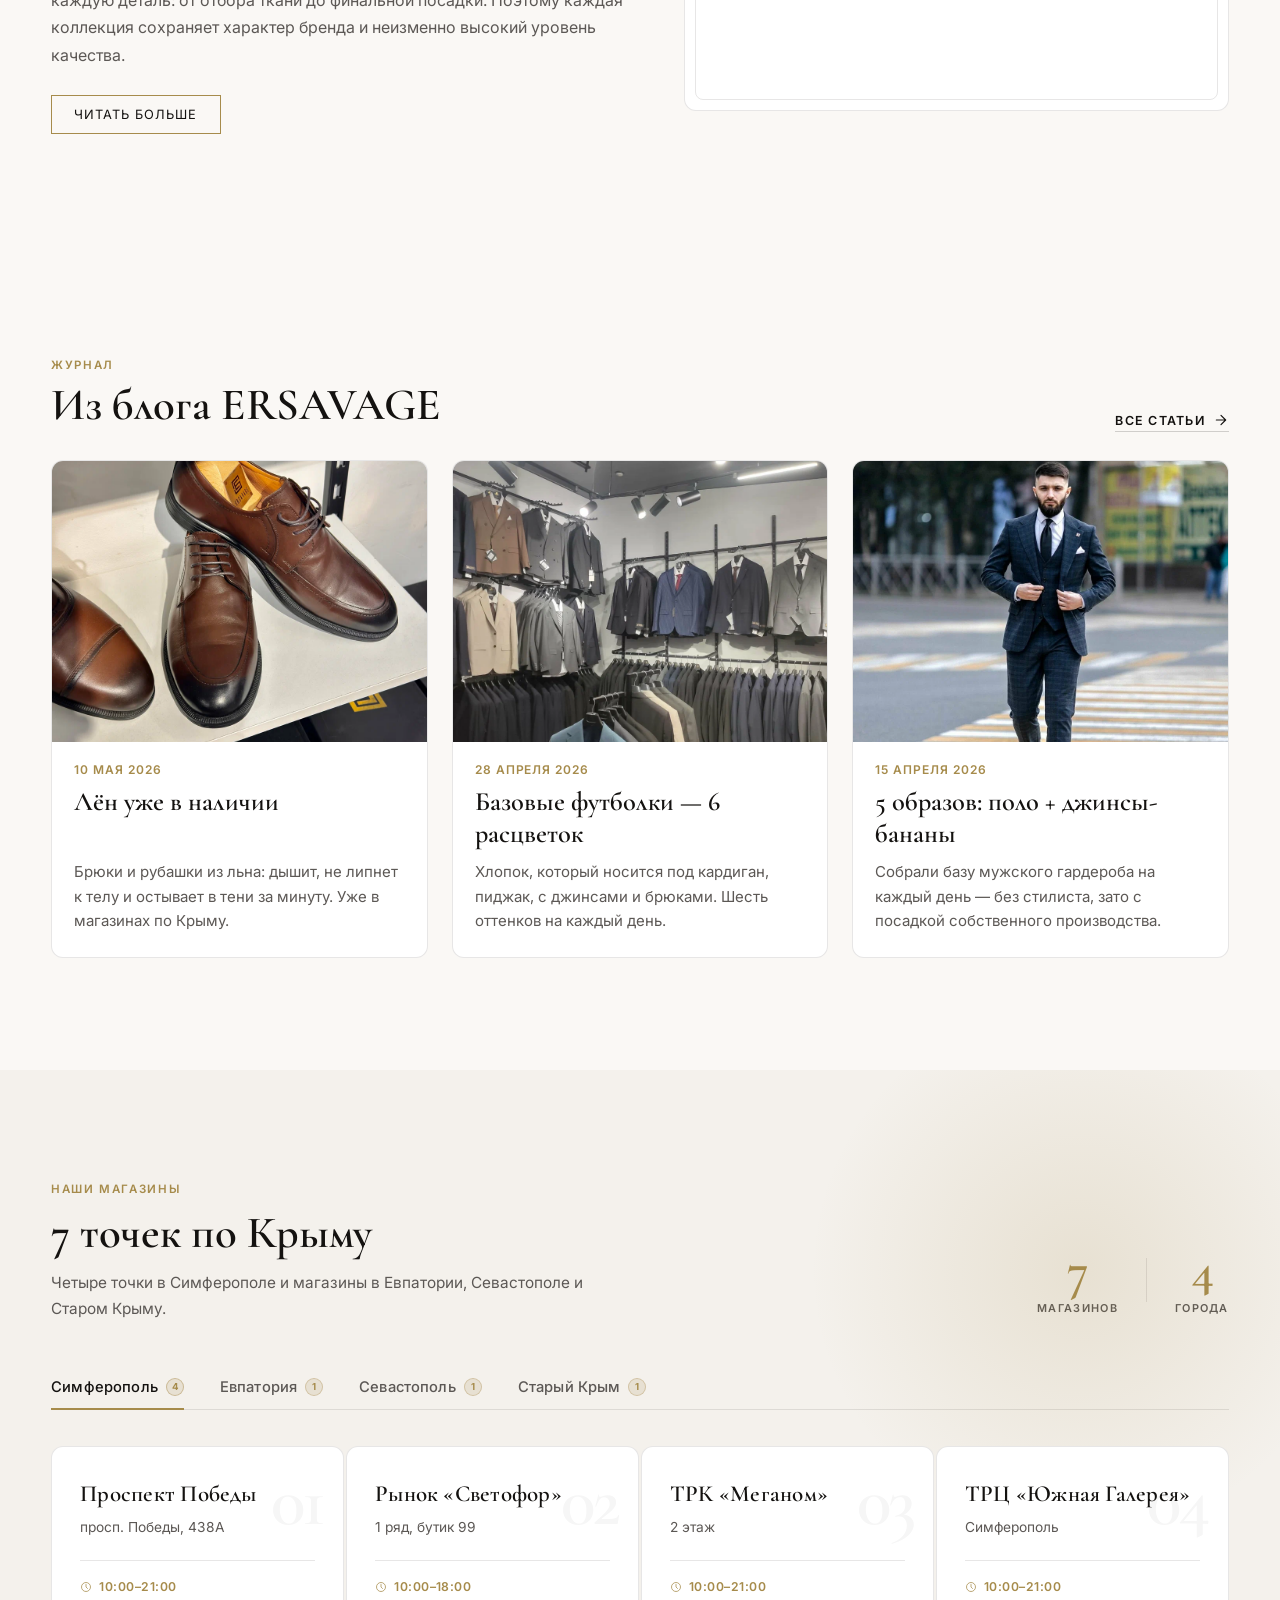
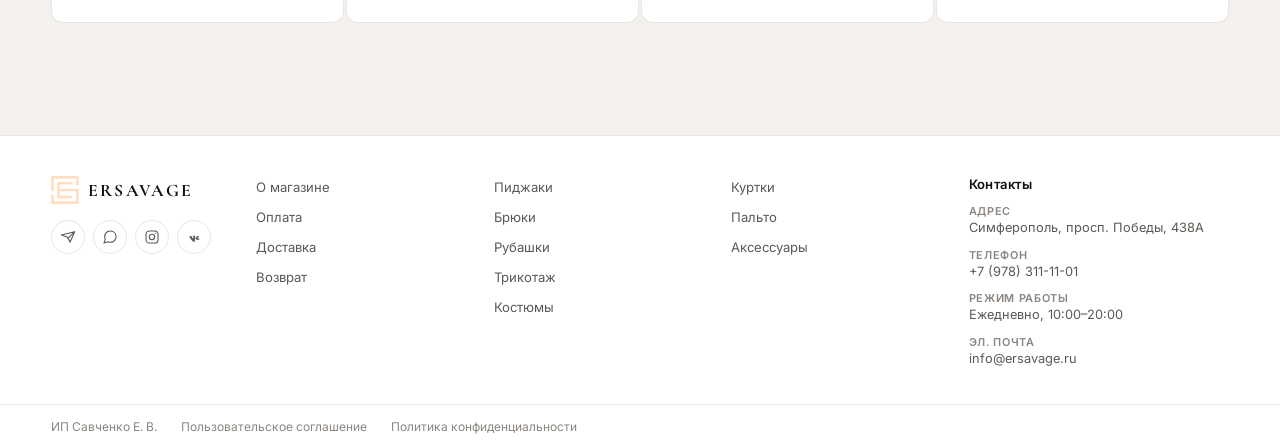
==== commit 5a98d794: "Enhance header functionality and styles; implement city picker dropdown and update phone number. Ref" ====
--- a/index.html
+++ b/index.html
@@ -10,24 +10,38 @@
   <link rel="stylesheet" href="css/style.css">
 </head>
 <body>
+  <a class="skip-link" href="#main-content">Перейти к содержимому</a>
   <header class="site-header" id="siteHeader">
     <div class="header-utility">
       <div class="container header-utility-inner">
-        <a href="#" class="header-city-picker" aria-label="Выбрать город">
-          <span class="header-utility-icon" aria-hidden="true">
-            <svg viewBox="0 0 24 24" focusable="false">
-              <path fill="none" stroke="currentColor" stroke-width="1.5" stroke-linecap="round" stroke-linejoin="round" d="M12 21s-6-5.2-6-10a6 6 0 1112 0c0 4.8-6 10-6 10z"></path>
-              <circle cx="12" cy="11" r="2.25" fill="none" stroke="currentColor" stroke-width="1.5"></circle>
-            </svg>
-          </span>
-          <span class="header-city-label">Ваш город: <span class="header-city-name">Москва</span></span>
-        </a>
+        <div class="header-city-picker-wrap" id="cityPickerWrap">
+          <button type="button" class="header-city-picker" id="cityPickerBtn" aria-haspopup="listbox" aria-expanded="false" aria-label="Выбрать город">
+            <span class="header-utility-icon" aria-hidden="true">
+              <svg viewBox="0 0 24 24" focusable="false">
+                <path fill="none" stroke="currentColor" stroke-width="1.5" stroke-linecap="round" stroke-linejoin="round" d="M12 21s-6-5.2-6-10a6 6 0 1112 0c0 4.8-6 10-6 10z"></path>
+                <circle cx="12" cy="11" r="2.25" fill="none" stroke="currentColor" stroke-width="1.5"></circle>
+              </svg>
+            </span>
+            <span class="header-city-label">Ваш город: <span class="header-city-name" id="cityPickerName">Симферополь</span></span>
+            <span class="header-city-chevron" aria-hidden="true">
+              <svg viewBox="0 0 24 24" width="12" height="12" focusable="false">
+                <path fill="none" stroke="currentColor" stroke-width="2" stroke-linecap="round" stroke-linejoin="round" d="M6 9l6 6 6-6"></path>
+              </svg>
+            </span>
+          </button>
+          <ul class="header-city-dropdown" id="cityPickerDropdown" role="listbox" aria-label="Выберите город">
+            <li role="option" aria-selected="true"  data-city="Симферополь">Симферополь</li>
+            <li role="option" aria-selected="false" data-city="Евпатория">Евпатория</li>
+            <li role="option" aria-selected="false" data-city="Севастополь">Севастополь</li>
+            <li role="option" aria-selected="false" data-city="Старый Крым">Старый Крым</li>
+          </ul>
+        </div>
         <nav class="header-utility-nav" aria-label="Сервисная навигация">
-          <a href="#about" class="header-utility-nav-link header-utility-nav-link--emphasis">О компании</a>
+          <a href="#about" class="header-utility-nav-link">О компании</a>
           <a href="#" class="header-utility-nav-link">Услуги и акции</a>
           <a href="#" class="header-utility-nav-link">Доставка и оплата</a>
           <!-- <a href="#" class="header-utility-nav-link">Подарочные карты</a> -->
-          <a href="#" class="header-utility-nav-link">Блог</a>
+          <a href="#blog" class="header-utility-nav-link">Блог</a>
         </nav>
       </div>
     </div>
@@ -38,12 +52,14 @@
           <a class="header-brand" href="#" aria-label="ERSAVAGE — на главную">
             <img
               class="header-brand-logo"
-              src="img/logo.jpg"
+              src="img/logo.svg"
               alt="ERSAVAGE"
+              width="34"
+              height="34"
             >
           </a>
           <div class="header-phone-block">
-            <a class="header-phone" href="tel:+78006002730">+7 800 600 27 30</a>
+            <a class="header-phone" href="tel:+79783111101">+7 (978) 311-11-01</a>
             <p class="header-phone-hours">ежедневно с 10:00 до 20:00</p>
           </div>
         </div>
@@ -69,7 +85,7 @@
 
         <div class="header-main-end">
           <div class="header-actions">
-            <button type="button" class="header-icon-btn" aria-label="Избранное">
+            <button type="button" class="header-icon-btn header-wishlist-btn" aria-label="Избранное">
               <span class="wishlist-badge" aria-hidden="true"></span>
               <svg viewBox="0 0 24 24" aria-hidden="true" focusable="false">
                 <path
@@ -81,7 +97,7 @@
                 ></path>
               </svg>
             </button>
-            <a class="header-cart-link" href="#" aria-label="Корзина">
+            <a class="header-cart-link" href="#" aria-label="Корзина, 3 товара">
               <span class="header-cart-icon" aria-hidden="true">
                 <svg viewBox="0 0 24 24" focusable="false">
                   <path d="M6 7h15l-1.5 9h-12L6 7z" fill="none" stroke="currentColor" stroke-width="1.6" stroke-linejoin="round"></path>
@@ -92,30 +108,29 @@
               </span>
               <span class="cart-badge">3</span>
             </a>
-          </div>
-          <a href="#" class="header-icon-link header-account-entry">
-            <svg viewBox="0 0 24 24" aria-hidden="true" focusable="false">
-              <circle cx="12" cy="8" r="3.25"></circle>
-              <path d="M6.5 20.5v-.5a5.5 5.5 0 0111 0v.5"></path>
-            </svg>
-            Личный кабинет
-          </a>
-          <a
-            class="header-cta-btn"
-            href="tel:+78006002730"
-          >
-            <svg class="header-cta-icon" viewBox="0 0 24 24" aria-hidden="true" focusable="false">
-              <path
-                d="M22 16.92v3a2 2 0 01-2.18 2 19.79 19.79 0 01-8.63-3.07 19.5 19.5 0 01-6-6 19.79 19.79 0 01-3.07-8.67A2 2 0 014.11 2h3a2 2 0 012 1.72 12.84 12.84 0 00.7 2.81 2 2 0 01-.45 2.11L8.09 9.91a16 16 0 006 6l1.27-1.27a2 2 0 012.11-.45 12.84 12.84 0 002.81.7A2 2 0 0122 16.92z"
-                fill="none"
-                stroke="currentColor"
-                stroke-width="1.5"
-                stroke-linecap="round"
-                stroke-linejoin="round"
-              ></path>
-            </svg>
-            <span class="header-cta-label">Оставить заявку</span>
-          </a>
+            <a href="#" class="header-icon-link header-account-entry">
+              <svg viewBox="0 0 24 24" aria-hidden="true" focusable="false">
+                <circle cx="12" cy="8" r="3.25"></circle>
+                <path d="M6.5 20.5v-.5a5.5 5.5 0 0111 0v.5"></path>
+              </svg>
+              Личный кабинет
+            </a>
+            <button
+              type="button"
+              class="header-icon-btn header-menu-btn"
+              data-header-menu
+              aria-expanded="false"
+              aria-controls="headerMobileDrawer"
+              aria-label="Открыть меню"
+            >
+              <svg class="header-menu-icon" viewBox="0 0 24 24" aria-hidden="true" focusable="false">
+                <path d="M5 7h14M5 12h14M5 17h14" fill="none" stroke="currentColor" stroke-width="1.6" stroke-linecap="round"></path>
+              </svg>
+              <svg class="header-menu-close-icon" viewBox="0 0 24 24" aria-hidden="true" focusable="false">
+                <path d="M6 6l12 12M18 6L6 18" fill="none" stroke="currentColor" stroke-width="1.6" stroke-linecap="round"></path>
+              </svg>
+            </button>
+          </div>
         </div>
       </div>
     </div>
@@ -133,21 +148,66 @@
           <a href="#">Тройка</a>
           <a href="#">Двойка</a>
           <a href="#">Смокинги</a>
-          <a href="#">На свадьбу</a>
-          <a href="#">В офис</a>
           <a href="#">Обувь</a>
           <a href="#">Джинсы</a>
           <a href="#">Рубашки</a>
           <a href="#">Аксессуары</a>
-          <a href="#" class="subnav-link-deferred">Большие размеры</a>
-          <a href="#" class="subnav-link-deferred">Для высоких</a>
-          <a href="#">На выпускной</a>
         </nav>
+      </div>
+    </div>
+
+    <div
+      class="header-mobile-drawer"
+      id="headerMobileDrawer"
+      aria-hidden="true"
+      aria-label="Навигация по сайту"
+    >
+      <button type="button" class="header-mobile-drawer-backdrop" data-header-menu-close aria-label="Закрыть меню"></button>
+      <div class="header-mobile-drawer-panel" role="dialog" aria-modal="true" aria-label="Меню">
+        <div class="header-mobile-drawer-head">
+          <p class="header-mobile-drawer-title">Меню</p>
+          <button type="button" class="header-mobile-drawer-close" data-header-menu-close aria-label="Закрыть меню">
+            <svg viewBox="0 0 24 24" aria-hidden="true" focusable="false">
+              <path d="M6 6l12 12M18 6L6 18" fill="none" stroke="currentColor" stroke-width="1.6" stroke-linecap="round"></path>
+            </svg>
+          </button>
+        </div>
+
+        <a href="#new" class="header-mobile-catalog-link">
+          <svg viewBox="0 0 24 24" aria-hidden="true" focusable="false">
+            <path d="M5 7h14M5 12h14M5 17h14" fill="none" stroke="currentColor" stroke-width="1.6" stroke-linecap="round"></path>
+          </svg>
+          Каталог
+        </a>
+
+        <nav class="header-mobile-nav" aria-label="Категории">
+          <a href="#">Тройка</a>
+          <a href="#">Двойка</a>
+          <a href="#">Смокинги</a>
+          <a href="#">Обувь</a>
+          <a href="#">Джинсы</a>
+          <a href="#">Рубашки</a>
+          <a href="#">Аксессуары</a>
+        </nav>
+
+        <div class="header-mobile-divider" aria-hidden="true"></div>
+
+        <nav class="header-mobile-nav header-mobile-nav--utility" aria-label="Сервисная навигация">
+          <a href="#about">О компании</a>
+          <a href="#">Услуги и акции</a>
+          <a href="#">Доставка и оплата</a>
+          <a href="#">Блог</a>
+        </nav>
+
+        <div class="header-mobile-footer">
+          <a class="header-mobile-phone" href="tel:+79783111101">+7 (978) 311-11-01</a>
+          <p class="header-mobile-phone-hours">ежедневно с 10:00 до 20:00</p>
+        </div>
       </div>
     </div>
   </header>
 
-  <main>
+  <main id="main-content">
     <section class="hero" aria-labelledby="heroTitle" data-hero>
       <h1 id="heroTitle" class="sr-only">ERSAVAGE — мужские костюмы и одежда</h1>
       <div class="container">
@@ -229,10 +289,15 @@
                 <p class="hero-toolbar-line2" data-hero-foot-secondary>На бонусную карту</p>
               </div>
               <div class="hero-toolbar-controls">
-                <div class="hero-dots" role="tablist" aria-label="Выбор слайда">
-                  <button type="button" class="hero-dot is-active" data-hero-dot="0" role="tab" aria-selected="true" aria-label="Слайд 1"></button>
-                  <button type="button" class="hero-dot" data-hero-dot="1" role="tab" aria-selected="false" aria-label="Слайд 2"></button>
-                  <button type="button" class="hero-dot" data-hero-dot="2" role="tab" aria-selected="false" aria-label="Слайд 3"></button>
+                <div class="hero-dots-group">
+                  <div class="hero-dots" role="tablist" aria-label="Выбор слайда">
+                    <button type="button" class="hero-dot is-active" data-hero-dot="0" role="tab" aria-selected="true" aria-label="Слайд 1"></button>
+                    <button type="button" class="hero-dot" data-hero-dot="1" role="tab" aria-selected="false" aria-label="Слайд 2"></button>
+                    <button type="button" class="hero-dot" data-hero-dot="2" role="tab" aria-selected="false" aria-label="Слайд 3"></button>
+                  </div>
+                  <div class="hero-autoplay-progress" data-hero-progress aria-hidden="true">
+                    <span class="hero-autoplay-progress-fill" data-hero-progress-fill></span>
+                  </div>
                 </div>
                 <div class="hero-toolbar-nav">
                   <button type="button" class="hero-nav-btn" data-hero-prev aria-label="Предыдущий слайд">
@@ -263,14 +328,19 @@
                   loading="lazy"
                   decoding="async"
                 >
-              </div>
-              <div class="hero-tile-main">
-                <p class="hero-tile-label">Костюмы</p>
-                <p class="hero-tile-sub">Крой и ткани сезона</p>
+                <div class="hero-tile-main">
+                  <p class="hero-tile-label">Костюмы</p>
+                  <p class="hero-tile-sub">Крой и ткани сезона</p>
+                </div>
               </div>
               <div class="hero-tile-foot">
-                <p class="hero-tile-foot-strong">Новые линейки кроя и тканей</p>
-                <p class="hero-tile-foot-muted">Весна — лето 2026</p>
+                <div class="hero-tile-foot-text">
+                  <p class="hero-tile-foot-strong">Новые линейки кроя и тканей</p>
+                  <p class="hero-tile-foot-muted">Весна — лето 2026</p>
+                </div>
+                <span class="hero-tile-foot-arrow" aria-hidden="true">
+                  <svg viewBox="0 0 24 24"><path d="M5 12h14M12 5l7 7-7 7"/></svg>
+                </span>
               </div>
             </a>
             <a href="#" class="hero-tile hero-tile--dark">
@@ -282,9 +352,13 @@
                 </div>
               </div>
               <div class="hero-tile-cert-copy">
-                <p class="hero-cert-title">Сертификаты</p>
-                <p class="hero-cert-lead">идеальный подарок</p>
-               
+                <div class="hero-cert-text">
+                  <p class="hero-cert-title">Сертификаты</p>
+                  <p class="hero-cert-lead">идеальный подарок</p>
+                </div>
+                <span class="hero-cert-arrow" aria-hidden="true">
+                  <svg viewBox="0 0 24 24"><path d="M5 12h14M12 5l7 7-7 7"/></svg>
+                </span>
               </div>
             </a>
           </aside>
@@ -295,96 +369,551 @@
     <section class="ticker" aria-label="Бегущая строка">
       <div class="ticker-track">
         <span class="ticker-item">ERSAVAGE • НОВАЯ КОЛЛЕКЦИЯ • СОБСТВЕННОЕ ПРОИЗВОДСТВО • ПРИМЕРКА И КОНСУЛЬТАЦИЯ • ДОСТАВКА ПО РОССИИ • ПОДАРОЧНЫЕ СЕРТИФИКАТЫ • КОСТЮМЫ И СМОКИНГИ • НАКОПЛЕНИЕ 5% С ПОКУПОК •</span>
-        <span class="ticker-item" aria-hidden="true">ERSAVAGE • НОВАЯ КОЛЛЕКЦИЯ • СОБСТВЕННОЕ ПРОИЗВОДСТВО • ПРИМЕРКА И КОНСУЛЬТАЦИЯ • ДОСТАВКА ПО РОССИИ • ПОДАРОЧНЫЕ СЕРТИФИКАТЫ • КОСТЮМЫ И СМОКИНГИ • НАКОПЛЕНИЕ 5% С ПОКУПОК •</span>
-        <span class="ticker-item" aria-hidden="true">ERSAVAGE • НОВАЯ КОЛЛЕКЦИЯ • СОБСТВЕННОЕ ПРОИЗВОДСТВО • ПРИМЕРКА И КОНСУЛЬТАЦИЯ • ДОСТАВКА ПО РОССИИ • ПОДАРОЧНЫЕ СЕРТИФИКАТЫ • КОСТЮМЫ И СМОКИНГИ • НАКОПЛЕНИЕ 5% С ПОКУПОК •</span>
-        <span class="ticker-item" aria-hidden="true">ERSAVAGE • НОВАЯ КОЛЛЕКЦИЯ • СОБСТВЕННОЕ ПРОИЗВОДСТВО • ПРИМЕРКА И КОНСУЛЬТАЦИЯ • ДОСТАВКА ПО РОССИИ • ПОДАРОЧНЫЕ СЕРТИФИКАТЫ • КОСТЮМЫ И СМОКИНГИ • НАКОПЛЕНИЕ 5% С ПОКУПОК •</span>
-        <span class="ticker-item" aria-hidden="true">ERSAVAGE • НОВАЯ КОЛЛЕКЦИЯ • СОБСТВЕННОЕ ПРОИЗВОДСТВО • ПРИМЕРКА И КОНСУЛЬТАЦИЯ • ДОСТАВКА ПО РОССИИ • ПОДАРОЧНЫЕ СЕРТИФИКАТЫ • КОСТЮМЫ И СМОКИНГИ • НАКОПЛЕНИЕ 5% С ПОКУПОК •</span>
-        <span class="ticker-item" aria-hidden="true">ERSAVAGE • НОВАЯ КОЛЛЕКЦИЯ • СОБСТВЕННОЕ ПРОИЗВОДСТВО • ПРИМЕРКА И КОНСУЛЬТАЦИЯ • ДОСТАВКА ПО РОССИИ • ПОДАРОЧНЫЕ СЕРТИФИКАТЫ • КОСТЮМЫ И СМОКИНГИ • НАКОПЛЕНИЕ 5% С ПОКУПОК •</span>
-        <span class="ticker-item" aria-hidden="true">ERSAVAGE • НОВАЯ КОЛЛЕКЦИЯ • СОБСТВЕННОЕ ПРОИЗВОДСТВО • ПРИМЕРКА И КОНСУЛЬТАЦИЯ • ДОСТАВКА ПО РОССИИ • ПОДАРОЧНЫЕ СЕРТИФИКАТЫ • КОСТЮМЫ И СМОКИНГИ • НАКОПЛЕНИЕ 5% С ПОКУПОК •</span>
-        <span class="ticker-item" aria-hidden="true">ERSAVAGE • НОВАЯ КОЛЛЕКЦИЯ • СОБСТВЕННОЕ ПРОИЗВОДСТВО • ПРИМЕРКА И КОНСУЛЬТАЦИЯ • ДОСТАВКА ПО РОССИИ • ПОДАРОЧНЫЕ СЕРТИФИКАТЫ • КОСТЮМЫ И СМОКИНГИ • НАКОПЛЕНИЕ 5% С ПОКУПОК •</span>
+
       </div>
     </section>
 
-    <section class="section container reveal" id="new">
-      <div class="section-head">
-        <h2>Новые поступления</h2>
-        <a class="link-gold" href="#">Весь каталог</a>
-      </div>
-      <div class="products-grid" aria-label="Новые товары">
-        <article class="product-card">
-          <div class="product-image product-1" aria-hidden="true"></div>
-          <span class="product-tag">Новинка</span>
-          <h3>Классический костюм</h3>
-          <p class="product-price">27 900 ₽</p>
-          <button class="btn btn-fill">В корзину</button>
-        </article>
-        <article class="product-card">
-          <div class="product-image product-2" aria-hidden="true"></div>
-          <span class="product-tag">Limited</span>
-          <h3>Льняная рубашка</h3>
-          <p class="product-price">9 200 ₽</p>
-          <button class="btn btn-fill">В корзину</button>
-        </article>
-        <article class="product-card">
-          <div class="product-image product-3" aria-hidden="true"></div>
-          <span class="product-tag">Новинка</span>
-          <h3>Базовая футболка</h3>
-          <p class="product-price">3 490 ₽</p>
-          <button class="btn btn-fill">В корзину</button>
-        </article>
-        <article class="product-card">
-          <div class="product-image product-4" aria-hidden="true"></div>
-          <span class="product-tag">Бестселлер</span>
-          <h3>Джинсы-бананы</h3>
-          <p class="product-price">11 800 ₽</p>
-          <button class="btn btn-fill">В корзину</button>
-        </article>
+    <section class="new-arrivals reveal" id="new" aria-labelledby="newArrivalsTitle">
+      <div class="container">
+
+        <div class="na-head">
+          <div class="na-title-block">
+            <p class="na-eyebrow">Весна — лето 2026</p>
+            <h2 id="newArrivalsTitle" class="na-heading">Новые поступления</h2>
+          </div>
+          <div class="na-head-right">
+            <a class="na-all-link" href="#">Весь каталог</a>
+            <div class="na-nav-wrap">
+              <button type="button" class="na-nav-btn" id="naPrev" aria-label="Предыдущий слайд">
+                <svg viewBox="0 0 24 24" aria-hidden="true" focusable="false">
+                  <path fill="none" stroke="currentColor" stroke-width="1.75" stroke-linecap="round" stroke-linejoin="round" d="M14 6l-6 6 6 6"/>
+                </svg>
+              </button>
+              <button type="button" class="na-nav-btn" id="naNext" aria-label="Следующий слайд">
+                <svg viewBox="0 0 24 24" aria-hidden="true" focusable="false">
+                  <path fill="none" stroke="currentColor" stroke-width="1.75" stroke-linecap="round" stroke-linejoin="round" d="M10 6l6 6-6 6"/>
+                </svg>
+              </button>
+            </div>
+          </div>
+        </div>
+
+        <div class="na-tabs-row" role="tablist" aria-label="Фильтр по категориям">
+          <button type="button" class="na-tab is-active" role="tab" aria-selected="true" data-na-tab="all">Все</button>
+          <button type="button" class="na-tab" role="tab" aria-selected="false" data-na-tab="suits">Костюмы</button>
+          <button type="button" class="na-tab" role="tab" aria-selected="false" data-na-tab="shirts">Рубашки</button>
+          <button type="button" class="na-tab" role="tab" aria-selected="false" data-na-tab="casual">Повседневное</button>
+        </div>
+
+        <div class="na-slider" data-na-slider>
+          <button type="button" class="na-overlay-btn na-overlay-btn--prev" id="naOverlayPrev" aria-label="Предыдущий слайд">
+            <span class="na-overlay-btn-circle">
+              <svg viewBox="0 0 24 24" aria-hidden="true" focusable="false">
+                <path fill="none" stroke="currentColor" stroke-width="1.75" stroke-linecap="round" stroke-linejoin="round" d="M14 6l-6 6 6 6"/>
+              </svg>
+            </span>
+          </button>
+          <button type="button" class="na-overlay-btn na-overlay-btn--next" id="naOverlayNext" aria-label="Следующий слайд">
+            <span class="na-overlay-btn-circle">
+              <svg viewBox="0 0 24 24" aria-hidden="true" focusable="false">
+                <path fill="none" stroke="currentColor" stroke-width="1.75" stroke-linecap="round" stroke-linejoin="round" d="M10 6l6 6-6 6"/>
+              </svg>
+            </span>
+          </button>
+          <div class="na-track" id="naTrack">
+
+            <article class="na-card" data-na-category="suits">
+              <div class="na-card-img">
+                <img src="https://images.unsplash.com/photo-1617137968427-85924c800a22?auto=format&fit=crop&w=600&q=80" alt="Костюм-тройка ERSAVAGE" loading="lazy">
+                <span class="na-badge na-badge--new">Новинка</span>
+                <button type="button" class="na-wish" aria-label="Добавить в избранное">
+                  <svg viewBox="0 0 24 24" aria-hidden="true" focusable="false"><path d="M12 21.35l-1.45-1.32C5.4 15.36 2 12.28 2 8.5 2 5.42 4.42 3 7.5 3c1.74 0 3.41.81 4.5 2.09C13.09 3.81 14.76 3 16.5 3 19.58 3 22 5.42 22 8.5c0 3.78-3.4 6.86-8.55 11.18L12 21.35z" fill="none" stroke="currentColor" stroke-width="1.5" stroke-linejoin="round"/></svg>
+                </button>
+              </div>
+              <div class="na-card-info">
+                <h3 class="na-card-title">Костюм-тройка</h3>
+                <div class="na-card-price-row">
+                  <span class="na-price-new">47 900 ₽</span>
+                  <span class="na-price-old">55 000 ₽</span>
+                </div>
+                <button type="button" class="na-cart-btn">В корзину</button>
+              </div>
+            </article>
+
+            <article class="na-card" data-na-category="suits">
+              <div class="na-card-img">
+                <img src="https://images.unsplash.com/photo-1507679799987-c73779587ccf?auto=format&fit=crop&w=600&q=80" alt="Двубортный пиджак ERSAVAGE" loading="lazy">
+                <span class="na-badge na-badge--limited">Limited</span>
+                <button type="button" class="na-wish" aria-label="Добавить в избранное">
+                  <svg viewBox="0 0 24 24" aria-hidden="true" focusable="false"><path d="M12 21.35l-1.45-1.32C5.4 15.36 2 12.28 2 8.5 2 5.42 4.42 3 7.5 3c1.74 0 3.41.81 4.5 2.09C13.09 3.81 14.76 3 16.5 3 19.58 3 22 5.42 22 8.5c0 3.78-3.4 6.86-8.55 11.18L12 21.35z" fill="none" stroke="currentColor" stroke-width="1.5" stroke-linejoin="round"/></svg>
+                </button>
+              </div>
+              <div class="na-card-info">
+                <h3 class="na-card-title">Двубортный пиджак</h3>
+                <div class="na-card-price-row">
+                  <span class="na-price-new">32 500 ₽</span>
+                </div>
+                <button type="button" class="na-cart-btn">В корзину</button>
+              </div>
+            </article>
+
+            <article class="na-card" data-na-category="suits">
+              <div class="na-card-img">
+                <img src="https://images.unsplash.com/photo-1594938298603-c8148c4b4552?auto=format&fit=crop&w=600&q=80" alt="Льняной пиджак ERSAVAGE" loading="lazy">
+                <span class="na-badge na-badge--new">Новинка</span>
+                <button type="button" class="na-wish" aria-label="Добавить в избранное">
+                  <svg viewBox="0 0 24 24" aria-hidden="true" focusable="false"><path d="M12 21.35l-1.45-1.32C5.4 15.36 2 12.28 2 8.5 2 5.42 4.42 3 7.5 3c1.74 0 3.41.81 4.5 2.09C13.09 3.81 14.76 3 16.5 3 19.58 3 22 5.42 22 8.5c0 3.78-3.4 6.86-8.55 11.18L12 21.35z" fill="none" stroke="currentColor" stroke-width="1.5" stroke-linejoin="round"/></svg>
+                </button>
+              </div>
+              <div class="na-card-info">
+                <h3 class="na-card-title">Льняной пиджак</h3>
+                <div class="na-card-price-row">
+                  <span class="na-price-new">24 500 ₽</span>
+                </div>
+                <button type="button" class="na-cart-btn">В корзину</button>
+              </div>
+            </article>
+
+            <article class="na-card" data-na-category="shirts">
+              <div class="na-card-img">
+                <img src="https://images.unsplash.com/photo-1596755094514-f87e34085b2c?auto=format&fit=crop&w=600&q=80" alt="Льняная рубашка ERSAVAGE" loading="lazy">
+                <span class="na-badge na-badge--hit">Бестселлер</span>
+                <button type="button" class="na-wish" aria-label="Добавить в избранное">
+                  <svg viewBox="0 0 24 24" aria-hidden="true" focusable="false"><path d="M12 21.35l-1.45-1.32C5.4 15.36 2 12.28 2 8.5 2 5.42 4.42 3 7.5 3c1.74 0 3.41.81 4.5 2.09C13.09 3.81 14.76 3 16.5 3 19.58 3 22 5.42 22 8.5c0 3.78-3.4 6.86-8.55 11.18L12 21.35z" fill="none" stroke="currentColor" stroke-width="1.5" stroke-linejoin="round"/></svg>
+                </button>
+              </div>
+              <div class="na-card-info">
+                <h3 class="na-card-title">Льняная рубашка</h3>
+                <div class="na-card-price-row">
+                  <span class="na-price-new">9 200 ₽</span>
+                </div>
+                <button type="button" class="na-cart-btn">В корзину</button>
+              </div>
+            </article>
+
+            <article class="na-card" data-na-category="casual">
+              <div class="na-card-img">
+                <img src="https://images.unsplash.com/photo-1581655353564-df123a1eb820?auto=format&fit=crop&w=600&q=80" alt="Базовая футболка ERSAVAGE" loading="lazy">
+                <span class="na-badge na-badge--new">Новинка</span>
+                <button type="button" class="na-wish" aria-label="Добавить в избранное">
+                  <svg viewBox="0 0 24 24" aria-hidden="true" focusable="false"><path d="M12 21.35l-1.45-1.32C5.4 15.36 2 12.28 2 8.5 2 5.42 4.42 3 7.5 3c1.74 0 3.41.81 4.5 2.09C13.09 3.81 14.76 3 16.5 3 19.58 3 22 5.42 22 8.5c0 3.78-3.4 6.86-8.55 11.18L12 21.35z" fill="none" stroke="currentColor" stroke-width="1.5" stroke-linejoin="round"/></svg>
+                </button>
+              </div>
+              <div class="na-card-info">
+                <h3 class="na-card-title">Базовая футболка</h3>
+                <div class="na-card-price-row">
+                  <span class="na-price-new">3 490 ₽</span>
+                </div>
+                <button type="button" class="na-cart-btn">В корзину</button>
+              </div>
+            </article>
+
+            <article class="na-card" data-na-category="casual">
+              <div class="na-card-img">
+                <img src="https://images.unsplash.com/photo-1542272604-787c3835535d?auto=format&fit=crop&w=600&q=80" alt="Джинсы slim ERSAVAGE" loading="lazy">
+                <span class="na-badge na-badge--hit">Бестселлер</span>
+                <button type="button" class="na-wish" aria-label="Добавить в избранное">
+                  <svg viewBox="0 0 24 24" aria-hidden="true" focusable="false"><path d="M12 21.35l-1.45-1.32C5.4 15.36 2 12.28 2 8.5 2 5.42 4.42 3 7.5 3c1.74 0 3.41.81 4.5 2.09C13.09 3.81 14.76 3 16.5 3 19.58 3 22 5.42 22 8.5c0 3.78-3.4 6.86-8.55 11.18L12 21.35z" fill="none" stroke="currentColor" stroke-width="1.5" stroke-linejoin="round"/></svg>
+                </button>
+              </div>
+              <div class="na-card-info">
+                <h3 class="na-card-title">Джинсы slim</h3>
+                <div class="na-card-price-row">
+                  <span class="na-price-new">11 800 ₽</span>
+                  <span class="na-price-old">14 500 ₽</span>
+                </div>
+                <button type="button" class="na-cart-btn">В корзину</button>
+              </div>
+            </article>
+
+          </div>
+        </div>
+
+        <div class="na-dots-row" id="naDots" role="tablist" aria-label="Слайды"></div>
+
       </div>
     </section>
 
-    <section class="section container reveal" id="categories">
-      <h2>Категории</h2>
-      <div class="categories-grid">
-        <a href="#" class="category-card" aria-label="Категория Костюмы">
-          <img
-            src="https://images.unsplash.com/photo-1617127365659-c47fa864d8bc?auto=format&fit=crop&w=1200&q=80"
-            alt="Костюмы ERSAVAGE"
-            loading="lazy"
-          >
-          <span class="category-title">Костюмы</span>
-        </a>
-        <a href="#" class="category-card" aria-label="Категория Повседневное">
-          <img
-            src="https://images.unsplash.com/photo-1512436991641-6745cdb1723f?auto=format&fit=crop&w=1200&q=80"
-            alt="Повседневная одежда ERSAVAGE"
-            loading="lazy"
-          >
-          <span class="category-title">Повседневное</span>
-        </a>
-        <a href="#" class="category-card" aria-label="Категория Спортивные">
-          <img
-            src="https://images.unsplash.com/photo-1517836357463-d25dfeac3438?auto=format&fit=crop&w=1200&q=80"
-            alt="Спортивные образы ERSAVAGE"
-            loading="lazy"
-          >
-          <span class="category-title">Спортивные</span>
-        </a>
+    <section class="cats reveal" id="categories" aria-labelledby="catsTitle">
+      <div class="container">
+
+        <div class="cats-head">
+          <div>
+            <p class="cats-eyebrow">Мужская одежда</p>
+            <h2 id="catsTitle" class="cats-heading">Каталог</h2>
+          </div>
+          <a href="#" class="cats-all-link">
+            Весь каталог
+            <svg width="16" height="16" viewBox="0 0 24 24" fill="none" stroke="currentColor" stroke-width="1.75" stroke-linecap="round" stroke-linejoin="round" aria-hidden="true" focusable="false"><path d="M5 12h14M12 5l7 7-7 7"/></svg>
+          </a>
+        </div>
+
+        <div class="cats-grid">
+
+          <a href="#" class="cat-card cat-card--feat" aria-label="Перейти в раздел Костюмы">
+            <div class="cat-card-media">
+              <img src="img/XXXL%20(12).webp" alt="Костюмы ERSAVAGE" width="1200" height="900" loading="lazy" decoding="async">
+            </div>
+            <div class="cat-card-foot">
+              <div class="cat-card-info">
+                <span class="cat-card-label">Костюмы</span>
+                <span class="cat-card-meta">Двойки · Тройки · Смокинги</span>
+              </div>
+              <span class="cat-card-arrow" aria-hidden="true">
+                <svg width="20" height="20" viewBox="0 0 24 24" fill="none" stroke="currentColor" stroke-width="1.5" stroke-linecap="round" stroke-linejoin="round" focusable="false"><path d="M5 12h14M12 5l7 7-7 7"/></svg>
+              </span>
+            </div>
+          </a>
+
+          <a href="#" class="cat-card" aria-label="Перейти в раздел Пиджаки">
+            <div class="cat-card-media">
+              <img src="img/XXXL%20(1).webp" alt="Пиджаки ERSAVAGE" width="800" height="600" loading="lazy" decoding="async">
+            </div>
+            <div class="cat-card-foot">
+              <span class="cat-card-label">Пиджаки</span>
+              <span class="cat-card-arrow" aria-hidden="true">
+                <svg width="18" height="18" viewBox="0 0 24 24" fill="none" stroke="currentColor" stroke-width="1.5" stroke-linecap="round" stroke-linejoin="round" focusable="false"><path d="M5 12h14M12 5l7 7-7 7"/></svg>
+              </span>
+            </div>
+          </a>
+
+          <a href="#" class="cat-card" aria-label="Перейти в раздел Рубашки">
+            <div class="cat-card-media">
+              <img src="img/XXXL%20(2).webp" alt="Рубашки ERSAVAGE" width="800" height="600" loading="lazy" decoding="async">
+            </div>
+            <div class="cat-card-foot">
+              <span class="cat-card-label">Рубашки</span>
+              <span class="cat-card-arrow" aria-hidden="true">
+                <svg width="18" height="18" viewBox="0 0 24 24" fill="none" stroke="currentColor" stroke-width="1.5" stroke-linecap="round" stroke-linejoin="round" focusable="false"><path d="M5 12h14M12 5l7 7-7 7"/></svg>
+              </span>
+            </div>
+          </a>
+
+          <a href="#" class="cat-card" aria-label="Перейти в раздел Брюки">
+            <div class="cat-card-media">
+              <img src="img/XXXL%20(3).webp" alt="Брюки ERSAVAGE" width="800" height="600" loading="lazy" decoding="async">
+            </div>
+            <div class="cat-card-foot">
+              <span class="cat-card-label">Брюки</span>
+              <span class="cat-card-arrow" aria-hidden="true">
+                <svg width="18" height="18" viewBox="0 0 24 24" fill="none" stroke="currentColor" stroke-width="1.5" stroke-linecap="round" stroke-linejoin="round" focusable="false"><path d="M5 12h14M12 5l7 7-7 7"/></svg>
+              </span>
+            </div>
+          </a>
+
+          <a href="#" class="cat-card" aria-label="Перейти в раздел Куртки">
+            <div class="cat-card-media">
+              <img src="img/XXXL%20(5).webp" alt="Куртки ERSAVAGE" width="800" height="600" loading="lazy" decoding="async">
+            </div>
+            <div class="cat-card-foot">
+              <span class="cat-card-label">Куртки</span>
+              <span class="cat-card-arrow" aria-hidden="true">
+                <svg width="18" height="18" viewBox="0 0 24 24" fill="none" stroke="currentColor" stroke-width="1.5" stroke-linecap="round" stroke-linejoin="round" focusable="false"><path d="M5 12h14M12 5l7 7-7 7"/></svg>
+              </span>
+            </div>
+          </a>
+
+          <a href="#" class="cat-card" aria-label="Перейти в раздел Пальто">
+            <div class="cat-card-media">
+              <img src="img/XXXL%20(6).webp" alt="Пальто ERSAVAGE" width="800" height="600" loading="lazy" decoding="async">
+            </div>
+            <div class="cat-card-foot">
+              <span class="cat-card-label">Пальто</span>
+              <span class="cat-card-arrow" aria-hidden="true">
+                <svg width="18" height="18" viewBox="0 0 24 24" fill="none" stroke="currentColor" stroke-width="1.5" stroke-linecap="round" stroke-linejoin="round" focusable="false"><path d="M5 12h14M12 5l7 7-7 7"/></svg>
+              </span>
+            </div>
+          </a>
+
+          <a href="#" class="cat-card" aria-label="Перейти в раздел Аксессуары">
+            <div class="cat-card-media">
+              <img src="img/XXXL%20(7).webp" alt="Аксессуары ERSAVAGE" width="800" height="600" loading="lazy" decoding="async">
+            </div>
+            <div class="cat-card-foot">
+              <span class="cat-card-label">Аксессуары</span>
+              <span class="cat-card-arrow" aria-hidden="true">
+                <svg width="18" height="18" viewBox="0 0 24 24" fill="none" stroke="currentColor" stroke-width="1.5" stroke-linecap="round" stroke-linejoin="round" focusable="false"><path d="M5 12h14M12 5l7 7-7 7"/></svg>
+              </span>
+            </div>
+          </a>
+
+          <a href="#" class="cat-card" aria-label="Перейти в раздел Джинсы">
+            <div class="cat-card-media">
+              <img src="img/XXXL%20(9).webp" alt="Джинсы ERSAVAGE" width="800" height="600" loading="lazy" decoding="async">
+            </div>
+            <div class="cat-card-foot">
+              <span class="cat-card-label">Джинсы</span>
+              <span class="cat-card-arrow" aria-hidden="true">
+                <svg width="18" height="18" viewBox="0 0 24 24" fill="none" stroke="currentColor" stroke-width="1.5" stroke-linecap="round" stroke-linejoin="round" focusable="false"><path d="M5 12h14M12 5l7 7-7 7"/></svg>
+              </span>
+            </div>
+          </a>
+
+          <a href="#" class="cat-card" aria-label="Перейти в раздел Водолазки">
+            <div class="cat-card-media">
+              <img src="img/XXXL%20(10).webp" alt="Водолазки ERSAVAGE" width="800" height="600" loading="lazy" decoding="async">
+            </div>
+            <div class="cat-card-foot">
+              <span class="cat-card-label">Водолазки</span>
+              <span class="cat-card-arrow" aria-hidden="true">
+                <svg width="18" height="18" viewBox="0 0 24 24" fill="none" stroke="currentColor" stroke-width="1.5" stroke-linecap="round" stroke-linejoin="round" focusable="false"><path d="M5 12h14M12 5l7 7-7 7"/></svg>
+              </span>
+            </div>
+          </a>
+
+        </div>
       </div>
     </section>
 
-    <section class="promo reveal" aria-labelledby="promoTitle">
-      <div class="container promo-inner">
-        <p class="promo-eyebrow">Акция ERSAVAGE</p>
-        <h2 id="promoTitle">Большой розыгрыш призов для покупателей</h2>
-        <p class="promo-lead">Совершите покупку от 15 000 ₽, заполните анкету на кассе и участвуйте в розыгрыше до 31 мая.</p>
-        <ul class="promo-prizes" aria-label="Список призов">
-          <li>iPhone 17</li>
-          <li>PlayStation 5</li>
-          <li>AirPods Pro</li>
-          <li>3 костюма ERSAVAGE</li>
-          <li>3 сертификата по 10 000 ₽</li>
-        </ul>
-        <a href="#" class="btn btn-fill promo-cta">Узнать подробнее</a>
+
+    <section class="lookbook reveal" id="lookbook" aria-labelledby="lookbookTitle">
+      <div class="container">
+        <div class="lookbook-head">
+          <h2 class="lookbook-title" id="lookbookTitle">Подборки от стилистов</h2>
+        </div>
+        <div class="lookbook-grid">
+
+          <a href="#" class="lookbook-card">
+            <div class="lookbook-card-bg">
+              <img src="https://images.unsplash.com/photo-1511285560929-80b456fea0bc?auto=format&fit=crop&w=800&q=80" alt="Коллекция для свадьбы" loading="lazy">
+            </div>
+            <div class="lookbook-card-body">
+              <p class="lookbook-card-eyebrow">Коллекция</p>
+              <h3 class="lookbook-card-title">ДЛЯ<br>СВАДЬБЫ</h3>
+              <p class="lookbook-card-sub">Стиль, комфорт,<br>уверенность в каждой детали.</p>
+              <ul class="lookbook-card-list">
+                <li>Идеальная посадка</li>
+                <li>Натуральные ткани</li>
+                <li>Уникальные модели</li>
+              </ul>
+            </div>
+            <p class="lookbook-card-foot">Ваш лучший день.<br>Ваш лучший образ.</p>
+          </a>
+
+          <a href="#" class="lookbook-card">
+            <div class="lookbook-card-bg">
+              <img src="https://images.unsplash.com/photo-1560250097-0b93528c311a?auto=format&fit=crop&w=800&q=80" alt="Большие размеры" loading="lazy">
+            </div>
+            <div class="lookbook-card-body">
+              <p class="lookbook-card-eyebrow">&nbsp;</p>
+              <h3 class="lookbook-card-title">БОЛЬШИЕ<br>РАЗМЕРЫ</h3>
+              <p class="lookbook-card-sub">Ваш момент.<br>Ваш стиль.</p>
+              <ul class="lookbook-card-list">
+                <li>Актуальный дизайн</li>
+                <li>Продуманный крой</li>
+                <li>Стиль, подчёркивающий фигуру</li>
+              </ul>
+            </div>
+            <p class="lookbook-card-foot">Стиль без компромиссов.</p>
+          </a>
+
+          <a href="#" class="lookbook-card">
+            <div class="lookbook-card-bg">
+              <img src="https://images.unsplash.com/photo-1537674394093-5a0ad9da8ae1?auto=format&fit=crop&w=800&q=80" alt="Коллекция для выпускного" loading="lazy">
+            </div>
+            <div class="lookbook-card-body">
+              <p class="lookbook-card-eyebrow">Коллекция</p>
+              <h3 class="lookbook-card-title">ДЛЯ<br>ВЫПУСКНОГО</h3>
+              <p class="lookbook-card-sub">Ваш момент.<br>Ваш стиль.</p>
+              <ul class="lookbook-card-list">
+                <li>Элегантные смокинги</li>
+                <li>Комфортные ткани</li>
+                <li>Образ, который запомнят</li>
+              </ul>
+            </div>
+            <p class="lookbook-card-foot">Войди в новую жизнь со стилем.</p>
+          </a>
+
+          <a href="#" class="lookbook-card">
+            <div class="lookbook-card-bg">
+              <img src="https://images.unsplash.com/photo-1548712591-6c492e65a3a7?auto=format&fit=crop&w=800&q=80" alt="Кожа и замша" loading="lazy">
+            </div>
+            <div class="lookbook-card-body">
+              <p class="lookbook-card-eyebrow">Коллекция</p>
+              <h3 class="lookbook-card-title">КОЖА<br>И ЗАМША</h3>
+              <p class="lookbook-card-sub">Стиль. Характер.<br>Качество на годы.</p>
+              <ul class="lookbook-card-list">
+                <li>Натуральные материалы</li>
+                <li>Высококачественная выделка</li>
+                <li>Актуальный дизайн</li>
+              </ul>
+            </div>
+            <p class="lookbook-card-foot">Сделано на века.</p>
+          </a>
+
+        </div>
+      </div>
+    </section>
+
+    <section class="recs reveal" id="recommendations" aria-labelledby="recsTitle">
+      <div class="container">
+        <div class="recs-head">
+          <h2 class="recs-title" id="recsTitle">Рекомендации для вас</h2>
+        </div>
+        <div class="recs-grid">
+
+          <article class="recs-card">
+            <div class="recs-card-img">
+              <img src="https://images.unsplash.com/photo-1625910513966-fbd9aacd4c5e?auto=format&fit=crop&w=600&q=80" alt="Поло из кашемира и шерсти, оранжевый" loading="lazy">
+              <span class="recs-badge">Новинка</span>
+              <button type="button" class="recs-wish" aria-label="В избранное">
+                <svg viewBox="0 0 24 24" aria-hidden="true"><path d="M12 21.35l-1.45-1.32C5.4 15.36 2 12.28 2 8.5 2 5.42 4.42 3 7.5 3c1.74 0 3.41.81 4.5 2.09C13.09 3.81 14.76 3 16.5 3 19.58 3 22 5.42 22 8.5c0 3.78-3.4 6.86-8.55 11.18L12 21.35z" fill="none" stroke="currentColor" stroke-width="1.5" stroke-linejoin="round"/></svg>
+              </button>
+              <div class="recs-swatches" aria-label="Цвета">
+                <span class="recs-swatch is-active" style="background:#b85c38;" title="Оранжевый"></span>
+                <span class="recs-swatch" style="background:#8b7355;" title="Коричневый"></span>
+                <span class="recs-swatch" style="background:#2c2c2c;" title="Чёрный"></span>
+                <span class="recs-swatch" style="background:#c8b99a;" title="Бежевый"></span>
+              </div>
+            </div>
+            <div class="recs-card-info">
+              <p class="recs-price">12 990 ₽</p>
+              <p class="recs-split"><span class="recs-split-dot" aria-hidden="true"></span>3 248 ₽ в Сплит</p>
+              <p class="recs-name">Поло из кашемира и шерсти оранжевого цвета</p>
+            </div>
+          </article>
+
+          <article class="recs-card">
+            <div class="recs-card-img">
+              <img src="https://images.unsplash.com/photo-1598032895397-b9472444bf93?auto=format&fit=crop&w=600&q=80" alt="Поло из кашемира и шерсти, коричневый" loading="lazy">
+              <span class="recs-badge">Новинка</span>
+              <button type="button" class="recs-wish" aria-label="В избранное">
+                <svg viewBox="0 0 24 24" aria-hidden="true"><path d="M12 21.35l-1.45-1.32C5.4 15.36 2 12.28 2 8.5 2 5.42 4.42 3 7.5 3c1.74 0 3.41.81 4.5 2.09C13.09 3.81 14.76 3 16.5 3 19.58 3 22 5.42 22 8.5c0 3.78-3.4 6.86-8.55 11.18L12 21.35z" fill="none" stroke="currentColor" stroke-width="1.5" stroke-linejoin="round"/></svg>
+              </button>
+              <div class="recs-swatches" aria-label="Цвета">
+                <span class="recs-swatch" style="background:#b85c38;" title="Оранжевый"></span>
+                <span class="recs-swatch is-active" style="background:#8b7355;" title="Коричневый"></span>
+                <span class="recs-swatch" style="background:#2c2c2c;" title="Чёрный"></span>
+                <span class="recs-swatch" style="background:#c8b99a;" title="Бежевый"></span>
+              </div>
+            </div>
+            <div class="recs-card-info">
+              <p class="recs-price">12 990 ₽</p>
+              <p class="recs-split"><span class="recs-split-dot" aria-hidden="true"></span>3 248 ₽ в Сплит</p>
+              <p class="recs-name">Поло из кашемира и шерсти коричневого цвета</p>
+            </div>
+          </article>
+
+          <article class="recs-card">
+            <div class="recs-card-img">
+              <img src="https://images.unsplash.com/photo-1618354691373-d851c5c3a990?auto=format&fit=crop&w=600&q=80" alt="Поло из кашемира и шерсти, чёрный" loading="lazy">
+              <span class="recs-badge">Новинка</span>
+              <button type="button" class="recs-wish" aria-label="В избранное">
+                <svg viewBox="0 0 24 24" aria-hidden="true"><path d="M12 21.35l-1.45-1.32C5.4 15.36 2 12.28 2 8.5 2 5.42 4.42 3 7.5 3c1.74 0 3.41.81 4.5 2.09C13.09 3.81 14.76 3 16.5 3 19.58 3 22 5.42 22 8.5c0 3.78-3.4 6.86-8.55 11.18L12 21.35z" fill="none" stroke="currentColor" stroke-width="1.5" stroke-linejoin="round"/></svg>
+              </button>
+              <div class="recs-swatches" aria-label="Цвета">
+                <span class="recs-swatch" style="background:#b85c38;" title="Оранжевый"></span>
+                <span class="recs-swatch" style="background:#8b7355;" title="Коричневый"></span>
+                <span class="recs-swatch is-active" style="background:#2c2c2c;" title="Чёрный"></span>
+                <span class="recs-swatch" style="background:#c8b99a;" title="Бежевый"></span>
+              </div>
+            </div>
+            <div class="recs-card-info">
+              <p class="recs-price">12 990 ₽</p>
+              <p class="recs-split"><span class="recs-split-dot" aria-hidden="true"></span>3 248 ₽ в Сплит</p>
+              <p class="recs-name">Поло из кашемира и шерсти чёрного цвета</p>
+            </div>
+          </article>
+
+          <article class="recs-card">
+            <div class="recs-card-img">
+              <img src="https://images.unsplash.com/photo-1600185365926-3a2ce3cdb9eb?auto=format&fit=crop&w=600&q=80" alt="Поло из кашемира и шерсти, бежевый" loading="lazy">
+              <span class="recs-badge">Новинка</span>
+              <button type="button" class="recs-wish" aria-label="В избранное">
+                <svg viewBox="0 0 24 24" aria-hidden="true"><path d="M12 21.35l-1.45-1.32C5.4 15.36 2 12.28 2 8.5 2 5.42 4.42 3 7.5 3c1.74 0 3.41.81 4.5 2.09C13.09 3.81 14.76 3 16.5 3 19.58 3 22 5.42 22 8.5c0 3.78-3.4 6.86-8.55 11.18L12 21.35z" fill="none" stroke="currentColor" stroke-width="1.5" stroke-linejoin="round"/></svg>
+              </button>
+              <div class="recs-swatches" aria-label="Цвета">
+                <span class="recs-swatch" style="background:#b85c38;" title="Оранжевый"></span>
+                <span class="recs-swatch" style="background:#8b7355;" title="Коричневый"></span>
+                <span class="recs-swatch" style="background:#2c2c2c;" title="Чёрный"></span>
+                <span class="recs-swatch is-active" style="background:#c8b99a;" title="Бежевый"></span>
+              </div>
+            </div>
+            <div class="recs-card-info">
+              <p class="recs-price">12 990 ₽</p>
+              <p class="recs-split"><span class="recs-split-dot" aria-hidden="true"></span>3 248 ₽ в Сплит</p>
+              <p class="recs-name">Поло из кашемира и шерсти бежевого цвета</p>
+            </div>
+          </article>
+
+          <article class="recs-card">
+            <div class="recs-card-img">
+              <img src="https://images.unsplash.com/photo-1507003211169-0a1dd7228f2d?auto=format&fit=crop&w=600&q=80" alt="Льняная рубашка, белая" loading="lazy">
+              <button type="button" class="recs-wish" aria-label="В избранное">
+                <svg viewBox="0 0 24 24" aria-hidden="true"><path d="M12 21.35l-1.45-1.32C5.4 15.36 2 12.28 2 8.5 2 5.42 4.42 3 7.5 3c1.74 0 3.41.81 4.5 2.09C13.09 3.81 14.76 3 16.5 3 19.58 3 22 5.42 22 8.5c0 3.78-3.4 6.86-8.55 11.18L12 21.35z" fill="none" stroke="currentColor" stroke-width="1.5" stroke-linejoin="round"/></svg>
+              </button>
+              <div class="recs-swatches">
+                <span class="recs-swatch is-active" style="background:#f0ede8;" title="Белый"></span>
+                <span class="recs-swatch" style="background:#7a9e87;" title="Зелёный"></span>
+                <span class="recs-swatch" style="background:#6b8cba;" title="Голубой"></span>
+              </div>
+            </div>
+            <div class="recs-card-info">
+              <p class="recs-price">8 490 ₽</p>
+              <p class="recs-split"><span class="recs-split-dot" aria-hidden="true"></span>2 123 ₽ в Сплит</p>
+              <p class="recs-name">Льняная рубашка белого цвета</p>
+            </div>
+          </article>
+
+          <article class="recs-card">
+            <div class="recs-card-img">
+              <img src="https://images.unsplash.com/photo-1512353087810-25dfcd100962?auto=format&fit=crop&w=600&q=80" alt="Брюки slim, серые" loading="lazy">
+              <span class="recs-badge recs-badge--hit">Хит</span>
+              <button type="button" class="recs-wish" aria-label="В избранное">
+                <svg viewBox="0 0 24 24" aria-hidden="true"><path d="M12 21.35l-1.45-1.32C5.4 15.36 2 12.28 2 8.5 2 5.42 4.42 3 7.5 3c1.74 0 3.41.81 4.5 2.09C13.09 3.81 14.76 3 16.5 3 19.58 3 22 5.42 22 8.5c0 3.78-3.4 6.86-8.55 11.18L12 21.35z" fill="none" stroke="currentColor" stroke-width="1.5" stroke-linejoin="round"/></svg>
+              </button>
+              <div class="recs-swatches">
+                <span class="recs-swatch is-active" style="background:#888;" title="Серый"></span>
+                <span class="recs-swatch" style="background:#2c2c2c;" title="Чёрный"></span>
+                <span class="recs-swatch" style="background:#8b7355;" title="Коричневый"></span>
+              </div>
+            </div>
+            <div class="recs-card-info">
+              <p class="recs-price">11 800 ₽<span class="recs-price-old">14 500 ₽</span></p>
+              <p class="recs-split"><span class="recs-split-dot" aria-hidden="true"></span>2 950 ₽ в Сплит</p>
+              <p class="recs-name">Брюки slim серого цвета</p>
+            </div>
+          </article>
+
+          <article class="recs-card">
+            <div class="recs-card-img">
+              <img src="https://images.unsplash.com/photo-1617137968427-85924c800a22?auto=format&fit=crop&w=600&q=80" alt="Костюм двойка" loading="lazy">
+              <span class="recs-badge">Новинка</span>
+              <button type="button" class="recs-wish" aria-label="В избранное">
+                <svg viewBox="0 0 24 24" aria-hidden="true"><path d="M12 21.35l-1.45-1.32C5.4 15.36 2 12.28 2 8.5 2 5.42 4.42 3 7.5 3c1.74 0 3.41.81 4.5 2.09C13.09 3.81 14.76 3 16.5 3 19.58 3 22 5.42 22 8.5c0 3.78-3.4 6.86-8.55 11.18L12 21.35z" fill="none" stroke="currentColor" stroke-width="1.5" stroke-linejoin="round"/></svg>
+              </button>
+              <div class="recs-swatches">
+                <span class="recs-swatch is-active" style="background:#3b3530;" title="Тёмно-коричневый"></span>
+                <span class="recs-swatch" style="background:#1a1a2e;" title="Тёмно-синий"></span>
+              </div>
+            </div>
+            <div class="recs-card-info">
+              <p class="recs-price">47 900 ₽<span class="recs-price-old">55 000 ₽</span></p>
+              <p class="recs-split"><span class="recs-split-dot" aria-hidden="true"></span>11 975 ₽ в Сплит</p>
+              <p class="recs-name">Костюм-тройка тёмно-коричневый</p>
+            </div>
+          </article>
+
+          <article class="recs-card">
+            <div class="recs-card-img">
+              <img src="https://images.unsplash.com/photo-1507679799987-c73779587ccf?auto=format&fit=crop&w=600&q=80" alt="Двубортный пиджак" loading="lazy">
+              <button type="button" class="recs-wish" aria-label="В избранное">
+                <svg viewBox="0 0 24 24" aria-hidden="true"><path d="M12 21.35l-1.45-1.32C5.4 15.36 2 12.28 2 8.5 2 5.42 4.42 3 7.5 3c1.74 0 3.41.81 4.5 2.09C13.09 3.81 14.76 3 16.5 3 19.58 3 22 5.42 22 8.5c0 3.78-3.4 6.86-8.55 11.18L12 21.35z" fill="none" stroke="currentColor" stroke-width="1.5" stroke-linejoin="round"/></svg>
+              </button>
+              <div class="recs-swatches">
+                <span class="recs-swatch is-active" style="background:#4a5568;" title="Серо-синий"></span>
+                <span class="recs-swatch" style="background:#2d3748;" title="Тёмно-синий"></span>
+                <span class="recs-swatch" style="background:#1a202c;" title="Чёрный"></span>
+              </div>
+            </div>
+            <div class="recs-card-info">
+              <p class="recs-price">32 500 ₽</p>
+              <p class="recs-split"><span class="recs-split-dot" aria-hidden="true"></span>8 125 ₽ в Сплит</p>
+              <p class="recs-name">Двубортный пиджак серо-синего цвета</p>
+            </div>
+          </article>
+
+        </div>
       </div>
     </section>
 
@@ -414,230 +943,341 @@
       </div>
     </section>
 
-    <section class="section container reveal" id="stores" aria-labelledby="storesTitle">
+   
+
+    <section class="blog-section section reveal" id="blog" aria-labelledby="blogTitle">
+      <div class="container">
+        <div class="blog-head">
+          <div>
+            <p class="blog-eyebrow">Журнал</p>
+            <h2 id="blogTitle">Из блога ERSAVAGE</h2>
+          </div>
+          <a href="#" class="blog-all-link">
+            Все статьи
+            <svg width="16" height="16" viewBox="0 0 24 24" fill="none" stroke="currentColor" stroke-width="1.75" stroke-linecap="round" stroke-linejoin="round" aria-hidden="true" focusable="false"><path d="M5 12h14M12 5l7 7-7 7"/></svg>
+          </a>
+        </div>
+
+        <div class="blog-grid">
+          <article class="blog-card">
+            <a class="blog-card-link" href="#">
+              <div class="blog-card-media">
+                <img src="img/XXXL%20(2).webp" alt="Льняные рубашки и брюки ERSAVAGE" width="800" height="600" loading="lazy" decoding="async">
+              </div>
+              <div class="blog-card-body">
+                <time class="blog-card-date" datetime="2026-05-10">10 мая 2026</time>
+                <h3 class="blog-card-title">Лён уже в наличии</h3>
+                <p class="blog-card-excerpt">Брюки и рубашки из льна: дышит, не липнет к телу и остывает в тени за минуту. Уже в магазинах по Крыму.</p>
+              </div>
+            </a>
+          </article>
+
+          <article class="blog-card">
+            <a class="blog-card-link" href="#">
+              <div class="blog-card-media">
+                <img src="img/XXXL%20(4).webp" alt="Базовые футболки ERSAVAGE в шести расцветках" width="800" height="600" loading="lazy" decoding="async">
+              </div>
+              <div class="blog-card-body">
+                <time class="blog-card-date" datetime="2026-04-28">28 апреля 2026</time>
+                <h3 class="blog-card-title">Базовые футболки — 6 расцветок</h3>
+                <p class="blog-card-excerpt">Хлопок, который носится под кардиган, пиджак, с джинсами и брюками. Шесть оттенков на каждый день.</p>
+              </div>
+            </a>
+          </article>
+
+          <article class="blog-card">
+            <a class="blog-card-link" href="#">
+              <div class="blog-card-media">
+                <img src="img/XXXL%20(9).webp" alt="Образы с поло и джинсами-бананами ERSAVAGE" width="800" height="600" loading="lazy" decoding="async">
+              </div>
+              <div class="blog-card-body">
+                <time class="blog-card-date" datetime="2026-04-15">15 апреля 2026</time>
+                <h3 class="blog-card-title">5 образов: поло + джинсы-бананы</h3>
+                <p class="blog-card-excerpt">Собрали базу мужского гардероба на каждый день — без стилиста, зато с посадкой собственного производства.</p>
+              </div>
+            </a>
+          </article>
+        </div>
+      </div>
+    </section>
+
+  
+
+
+    <section class="stores-section section reveal" id="stores" aria-labelledby="storesTitle">
       <svg class="stores-sprite" xmlns="http://www.w3.org/2000/svg" aria-hidden="true" focusable="false">
-        <symbol id="icon-store-pin" viewBox="0 0 24 24">
-          <path
-            d="M12 21c-3.1-2.85-6-6.2-6-9.9a6 6 0 1112 0c0 3.7-2.9 7.05-6 9.9z"
-            fill="none"
-            stroke="currentColor"
-            stroke-width="1.75"
-            stroke-linecap="round"
-            stroke-linejoin="round"
-          ></path>
-          <circle cx="12" cy="10.5" r="2.25" fill="none" stroke="currentColor" stroke-width="1.75"></circle>
+        <symbol id="icon-clock" viewBox="0 0 24 24">
+          <circle cx="12" cy="12" r="9" fill="none" stroke="currentColor" stroke-width="1.5"></circle>
+          <path d="M12 7v5l3 3" fill="none" stroke="currentColor" stroke-width="1.5" stroke-linecap="round" stroke-linejoin="round"></path>
+        </symbol>
+        <symbol id="icon-arrow-right" viewBox="0 0 24 24">
+          <path d="M5 12h14M12 5l7 7-7 7" fill="none" stroke="currentColor" stroke-width="1.5" stroke-linecap="round" stroke-linejoin="round"></path>
         </symbol>
       </svg>
-      <h2 id="storesTitle">Наши магазины</h2>
-      <p class="stores-intro">Четыре точки в Симферополе и магазины в Евпатории, Севастополе и Старом Крыму.</p>
-      <div class="stores-grid">
-        <article class="store-city-card">
-          <h3>Симферополь</h3>
-          <ul class="store-list">
-            <li class="store-row">
-              <span class="store-icon" aria-hidden="true">
-                <svg width="20" height="20" focusable="false"><use href="#icon-store-pin"></use></svg>
-              </span>
-              <div class="store-row-text">
-                <p class="store-address">Проспект Победы, 438А</p>
-                <p class="store-hours">10:00–21:00</p>
-              </div>
-            </li>
-            <li class="store-row">
-              <span class="store-icon" aria-hidden="true">
-                <svg width="20" height="20" focusable="false"><use href="#icon-store-pin"></use></svg>
-              </span>
-              <div class="store-row-text">
-                <p class="store-address">Рынок «Светофор», 1 ряд, бутик 99</p>
-                <p class="store-hours">10:00–18:00</p>
-              </div>
-            </li>
-            <li class="store-row">
-              <span class="store-icon" aria-hidden="true">
-                <svg width="20" height="20" focusable="false"><use href="#icon-store-pin"></use></svg>
-              </span>
-              <div class="store-row-text">
-                <p class="store-address">ТРК «Меганом», 2 этаж</p>
-                <p class="store-hours">10:00–21:00</p>
-              </div>
-            </li>
-            <li class="store-row">
-              <span class="store-icon" aria-hidden="true">
-                <svg width="20" height="20" focusable="false"><use href="#icon-store-pin"></use></svg>
-              </span>
-              <div class="store-row-text">
-                <p class="store-address">ТРЦ «Южная Галерея»</p>
-                <p class="store-hours">10:00–21:00</p>
-              </div>
-            </li>
-          </ul>
-        </article>
-        <article class="store-city-card">
-          <h3>Евпатория</h3>
-          <ul class="store-list">
-            <li class="store-row">
-              <span class="store-icon" aria-hidden="true">
-                <svg width="20" height="20" focusable="false"><use href="#icon-store-pin"></use></svg>
-              </span>
-              <div class="store-row-text">
-                <p class="store-address">ТЦ «Т-центр», 2 этаж</p>
-                <p class="store-hours">10:00–20:00</p>
-              </div>
-            </li>
-          </ul>
-        </article>
-        <article class="store-city-card">
-          <h3>Севастополь</h3>
-          <ul class="store-list">
-            <li class="store-row">
-              <span class="store-icon" aria-hidden="true">
-                <svg width="20" height="20" focusable="false"><use href="#icon-store-pin"></use></svg>
-              </span>
-              <div class="store-row-text">
-                <p class="store-address">ТЦ «Муссон», правое крыло</p>
-                <p class="store-hours">10:00–21:00</p>
-              </div>
-            </li>
-          </ul>
-        </article>
-        <article class="store-city-card">
-          <h3>Старый Крым</h3>
-          <ul class="store-list">
-            <li class="store-row">
-              <span class="store-icon" aria-hidden="true">
-                <svg width="20" height="20" focusable="false"><use href="#icon-store-pin"></use></svg>
-              </span>
-              <div class="store-row-text">
-                <p class="store-address">ул. Чапаева, 2</p>
-                <p class="store-hours">10:00–21:00</p>
-              </div>
-            </li>
-          </ul>
-        </article>
-      </div>
-    </section>
-
-    <section class="section reviews-section reveal" id="reviews" aria-labelledby="reviewsTitle">
-      <div class="container reviews-section-head">
-        <h2 id="reviewsTitle">Отзывы</h2>
-        <p class="reviews-section-lead">Что говорят о ERSAVAGE в магазинах и онлайн</p>
-      </div>
-      <div
-        class="reviews-slider"
-        tabindex="0"
-        role="region"
-        aria-label="Отзывы клиентов. Прокрутите горизонтально, чтобы увидеть больше."
-      >
-        <article class="review-card">
-          <p class="sr-only">Оценка: 5 из 5</p>
-          <div class="review-stars" aria-hidden="true">★★★★★</div>
-          <blockquote>
-            <p>Отличная посадка костюма и очень приятная ткань. Носится без малейшего дискомфорта.</p>
-          </blockquote>
-          <footer class="review-meta"><cite>Илья</cite><span class="review-tag">Симферополь</span></footer>
-        </article>
-        <article class="review-card">
-          <p class="sr-only">Оценка: 5 из 5</p>
-          <div class="review-stars" aria-hidden="true">★★★★★</div>
-          <blockquote>
-            <p>Быстро помогли подобрать образ и аксессуары. Сервис на уровне люксовых бутиков.</p>
-          </blockquote>
-          <footer class="review-meta"><cite>Анна</cite><span class="review-tag">Севастополь</span></footer>
-        </article>
-        <article class="review-card">
-          <p class="sr-only">Оценка: 5 из 5</p>
-          <div class="review-stars" aria-hidden="true">★★★★★</div>
-          <blockquote>
-            <p>Покупаю здесь уже не первый сезон — качество стабильно высокое, вещи не «расползаются» после стирки.</p>
-          </blockquote>
-          <footer class="review-meta"><cite>Роман</cite><span class="review-tag">Евпатория</span></footer>
-        </article>
-        <article class="review-card">
-          <p class="sr-only">Оценка: 5 из 5</p>
-          <div class="review-stars" aria-hidden="true">★★★★★</div>
-          <blockquote>
-            <p>Льняная рубашка села идеально. Отдельное спасибо консультанту за честные рекомендации по размеру.</p>
-          </blockquote>
-          <footer class="review-meta"><cite>Дмитрий</cite><span class="review-tag">Старый Крым</span></footer>
-        </article>
-        <article class="review-card">
-          <p class="sr-only">Оценка: 5 из 5</p>
-          <div class="review-stars" aria-hidden="true">★★★★★</div>
-          <blockquote>
-            <p>Джинсы и базовые футболки стали основой гардероба. Цена адекватная за такой крой и материалы.</p>
-          </blockquote>
-          <footer class="review-meta"><cite>Екатерина</cite><span class="review-tag">Симферополь</span></footer>
-        </article>
-      </div>
-    </section>
-
-    <section class="subscribe reveal" id="newsletter" aria-labelledby="newsletterTitle">
-      <div class="container subscribe-inner">
-        <h2 id="newsletterTitle" class="subscribe-title">Подписка на рассылку</h2>
-        <form class="subscribe-form" aria-label="Подписка на рассылку ERSAVAGE">
-          <label class="sr-only" for="newsletter-email">Email</label>
-          <input
-            id="newsletter-email"
-            name="email"
-            type="email"
-            inputmode="email"
-            autocomplete="email"
-            placeholder="Ваш email"
-            required
-          >
-          <button class="btn btn-fill subscribe-submit" type="submit">Подписаться</button>
-        </form>
+
+      <div class="container">
+        <div class="stores-top">
+          <div class="stores-top-left">
+            <p class="stores-eyebrow">Наши магазины</p>
+            <h2 id="storesTitle">7 точек по Крыму</h2>
+            <p class="stores-intro">Четыре точки в Симферополе и магазины в Евпатории, Севастополе и Старом Крыму.</p>
+          </div>
+          <div class="stores-top-right" aria-hidden="true">
+            <div class="stores-stat">
+              <span class="stores-stat-num">7</span>
+              <span class="stores-stat-label">магазинов</span>
+            </div>
+            <div class="stores-divider"></div>
+            <div class="stores-stat">
+              <span class="stores-stat-num">4</span>
+              <span class="stores-stat-label">города</span>
+            </div>
+          </div>
+        </div>
+
+        <div class="stores-tabs" role="tablist" aria-label="Выбор города">
+          <button class="stores-tab is-active" type="button" role="tab" aria-selected="true" data-stores-tab="simf" aria-controls="panel-simf">
+            Симферополь <span class="stores-tab-count" aria-label="4 магазина">4</span>
+          </button>
+          <button class="stores-tab" type="button" role="tab" aria-selected="false" data-stores-tab="evp" aria-controls="panel-evp">
+            Евпатория <span class="stores-tab-count" aria-label="1 магазин">1</span>
+          </button>
+          <button class="stores-tab" type="button" role="tab" aria-selected="false" data-stores-tab="sev" aria-controls="panel-sev">
+            Севастополь <span class="stores-tab-count" aria-label="1 магазин">1</span>
+          </button>
+          <button class="stores-tab" type="button" role="tab" aria-selected="false" data-stores-tab="stk" aria-controls="panel-stk">
+            Старый Крым <span class="stores-tab-count" aria-label="1 магазин">1</span>
+          </button>
+        </div>
+
+        <div class="stores-panels">
+
+          <div class="stores-panel is-active" id="panel-simf" data-stores-panel="simf" role="tabpanel">
+            <div class="stores-cards">
+              <article class="store-card">
+                <span class="store-card-num" aria-hidden="true">01</span>
+                <div class="store-card-body">
+                  <p class="store-card-name">Проспект Победы</p>
+                  <p class="store-card-addr">просп. Победы, 438А</p>
+                </div>
+                <div class="store-card-foot">
+                  <span class="store-hours-badge">
+                    <svg width="12" height="12" focusable="false" aria-hidden="true"><use href="#icon-clock"></use></svg>
+                    10:00–21:00
+                  </span>
+                  <a class="store-map-link" href="#" aria-label="Открыть на карте">
+                    На карте
+                    <svg width="14" height="14" focusable="false" aria-hidden="true"><use href="#icon-arrow-right"></use></svg>
+                  </a>
+                </div>
+              </article>
+
+              <article class="store-card">
+                <span class="store-card-num" aria-hidden="true">02</span>
+                <div class="store-card-body">
+                  <p class="store-card-name">Рынок «Светофор»</p>
+                  <p class="store-card-addr">1 ряд, бутик 99</p>
+                </div>
+                <div class="store-card-foot">
+                  <span class="store-hours-badge">
+                    <svg width="12" height="12" focusable="false" aria-hidden="true"><use href="#icon-clock"></use></svg>
+                    10:00–18:00
+                  </span>
+                  <a class="store-map-link" href="#" aria-label="Открыть на карте">
+                    На карте
+                    <svg width="14" height="14" focusable="false" aria-hidden="true"><use href="#icon-arrow-right"></use></svg>
+                  </a>
+                </div>
+              </article>
+
+              <article class="store-card">
+                <span class="store-card-num" aria-hidden="true">03</span>
+                <div class="store-card-body">
+                  <p class="store-card-name">ТРК «Меганом»</p>
+                  <p class="store-card-addr">2 этаж</p>
+                </div>
+                <div class="store-card-foot">
+                  <span class="store-hours-badge">
+                    <svg width="12" height="12" focusable="false" aria-hidden="true"><use href="#icon-clock"></use></svg>
+                    10:00–21:00
+                  </span>
+                  <a class="store-map-link" href="#" aria-label="Открыть на карте">
+                    На карте
+                    <svg width="14" height="14" focusable="false" aria-hidden="true"><use href="#icon-arrow-right"></use></svg>
+                  </a>
+                </div>
+              </article>
+
+              <article class="store-card">
+                <span class="store-card-num" aria-hidden="true">04</span>
+                <div class="store-card-body">
+                  <p class="store-card-name">ТРЦ «Южная Галерея»</p>
+                  <p class="store-card-addr">Симферополь</p>
+                </div>
+                <div class="store-card-foot">
+                  <span class="store-hours-badge">
+                    <svg width="12" height="12" focusable="false" aria-hidden="true"><use href="#icon-clock"></use></svg>
+                    10:00–21:00
+                  </span>
+                  <a class="store-map-link" href="#" aria-label="Открыть на карте">
+                    На карте
+                    <svg width="14" height="14" focusable="false" aria-hidden="true"><use href="#icon-arrow-right"></use></svg>
+                  </a>
+                </div>
+              </article>
+            </div>
+          </div>
+
+          <div class="stores-panel" id="panel-evp" data-stores-panel="evp" role="tabpanel">
+            <div class="stores-cards stores-cards--solo">
+              <article class="store-card store-card--wide">
+                <span class="store-card-num" aria-hidden="true">01</span>
+                <div class="store-card-body">
+                  <p class="store-card-name">ТЦ «Т-центр»</p>
+                  <p class="store-card-addr">2 этаж, Евпатория</p>
+                </div>
+                <div class="store-card-foot">
+                  <span class="store-hours-badge">
+                    <svg width="12" height="12" focusable="false" aria-hidden="true"><use href="#icon-clock"></use></svg>
+                    10:00–20:00
+                  </span>
+                  <a class="store-map-link" href="#" aria-label="Открыть на карте">
+                    На карте
+                    <svg width="14" height="14" focusable="false" aria-hidden="true"><use href="#icon-arrow-right"></use></svg>
+                  </a>
+                </div>
+              </article>
+            </div>
+          </div>
+
+          <div class="stores-panel" id="panel-sev" data-stores-panel="sev" role="tabpanel">
+            <div class="stores-cards stores-cards--solo">
+              <article class="store-card store-card--wide">
+                <span class="store-card-num" aria-hidden="true">01</span>
+                <div class="store-card-body">
+                  <p class="store-card-name">ТЦ «Муссон»</p>
+                  <p class="store-card-addr">правое крыло, Севастополь</p>
+                </div>
+                <div class="store-card-foot">
+                  <span class="store-hours-badge">
+                    <svg width="12" height="12" focusable="false" aria-hidden="true"><use href="#icon-clock"></use></svg>
+                    10:00–21:00
+                  </span>
+                  <a class="store-map-link" href="#" aria-label="Открыть на карте">
+                    На карте
+                    <svg width="14" height="14" focusable="false" aria-hidden="true"><use href="#icon-arrow-right"></use></svg>
+                  </a>
+                </div>
+              </article>
+            </div>
+          </div>
+
+          <div class="stores-panel" id="panel-stk" data-stores-panel="stk" role="tabpanel">
+            <div class="stores-cards stores-cards--solo">
+              <article class="store-card store-card--wide">
+                <span class="store-card-num" aria-hidden="true">01</span>
+                <div class="store-card-body">
+                  <p class="store-card-name">ул. Чапаева</p>
+                  <p class="store-card-addr">ул. Чапаева, 2, Старый Крым</p>
+                </div>
+                <div class="store-card-foot">
+                  <span class="store-hours-badge">
+                    <svg width="12" height="12" focusable="false" aria-hidden="true"><use href="#icon-clock"></use></svg>
+                    10:00–21:00
+                  </span>
+                  <a class="store-map-link" href="#" aria-label="Открыть на карте">
+                    На карте
+                    <svg width="14" height="14" focusable="false" aria-hidden="true"><use href="#icon-arrow-right"></use></svg>
+                  </a>
+                </div>
+              </article>
+            </div>
+          </div>
+
+        </div>
       </div>
     </section>
   </main>
 
   <footer class="site-footer" id="footer">
     <div class="container footer-inner">
+
       <div class="footer-brand">
         <a class="footer-logo" href="#" aria-label="ERSAVAGE — на главную">
-          <img src="img/logo.svg" alt="ERSAVAGE">
+          <img src="img/logo.svg" alt="" width="28" height="28" aria-hidden="true">
+          <span>ERSAVAGE</span>
         </a>
-        <p class="footer-tagline">Одеваем поколения уже очень давно</p>
-      </div>
-      <nav class="footer-col" aria-labelledby="footer-catalog">
-        <h3 id="footer-catalog">Каталог</h3>
+        <div class="footer-social" aria-label="Социальные сети">
+          <a href="#" class="footer-social-link" rel="noopener noreferrer" aria-label="Telegram">
+            <svg width="16" height="16" viewBox="0 0 24 24" fill="none" stroke="currentColor" stroke-width="1.6" stroke-linecap="round" stroke-linejoin="round" aria-hidden="true" focusable="false"><path d="M22 4L11.5 14.5M22 4l-7 16-3.5-7.5L2 9l20-5z"/></svg>
+          </a>
+          <a href="#" class="footer-social-link" rel="noopener noreferrer" aria-label="WhatsApp">
+            <svg width="16" height="16" viewBox="0 0 24 24" fill="none" stroke="currentColor" stroke-width="1.6" stroke-linecap="round" stroke-linejoin="round" aria-hidden="true" focusable="false"><path d="M21 11.5a8.38 8.38 0 0 1-.9 3.8 8.5 8.5 0 0 1-7.6 4.7 8.38 8.38 0 0 1-3.8-.9L3 21l1.9-5.7a8.38 8.38 0 0 1-.9-3.8 8.5 8.5 0 0 1 4.7-7.6 8.38 8.38 0 0 1 3.8-.9h.5a8.48 8.48 0 0 1 8 8v.5z"/></svg>
+          </a>
+          <a href="#" class="footer-social-link" rel="noopener noreferrer" aria-label="Instagram">
+            <svg width="16" height="16" viewBox="0 0 24 24" fill="none" stroke="currentColor" stroke-width="1.6" aria-hidden="true" focusable="false"><rect x="3" y="3" width="18" height="18" rx="5"/><circle cx="12" cy="12" r="4"/><circle cx="17.5" cy="6.5" r="1" fill="currentColor" stroke="none"/></svg>
+          </a>
+          <a href="#" class="footer-social-link" rel="noopener noreferrer" aria-label="ВКонтакте">
+            <svg width="16" height="16" viewBox="0 0 24 24" fill="currentColor" aria-hidden="true" focusable="false"><path d="M12.785 16.241s.288-.032.436-.194c.136-.148.132-.427.132-.427s-.02-1.304.587-1.496c.598-.186 1.364 1.26 2.175 1.816.616.422 1.084.33 1.084.33l2.175-.03s1.137-.071.598-.964c-.044-.073-.314-.658-1.617-1.862-1.366-1.262-1.183-.528.462-1.616.998-.674 1.396-1.086 1.27-1.262-.116-.163-.833-.12-.833-.12l-2.37.015s-.176-.024-.306.052c-.12.071-.197.234-.197.234s-.353.944-.82 1.748c-.988 1.674-1.384 1.762-1.547 1.658-.376-.24-.282-.966-.282-1.484 0-1.612.244-2.284-.476-2.456-.238-.057-.413-.095-1.023-.101-.782-.008-1.444.003-1.818.188-.252.126-.446.407-.328.423.146.02.477.09.652.33.226.31.218 1.005.218 1.005s.13 1.92-.302 2.158c-.297.163-.704-.169-1.578-1.686-.447-.776-.784-1.634-.784-1.634s-.065-.16-.182-.246c-.141-.103-.338-.136-.338-.136l-2.254.015s-.338.01-.462.155c-.11.13-.008.4-.008.4s1.77 4.14 3.773 6.23c1.836 1.914 3.923 1.787 3.923 1.787h.942z"/></svg>
+          </a>
+        </div>
+      </div>
+
+      <nav class="footer-col" aria-label="О магазине">
         <ul>
-          <li><a href="#categories">Костюмы</a></li>
-          <li><a href="#categories">Повседневное</a></li>
-          <li><a href="#categories">Спортивные</a></li>
-          <li><a href="#new">Новинки</a></li>
+          <li><a href="#about">О магазине</a></li>
+          <li><a href="#">Оплата</a></li>
+          <li><a href="#">Доставка</a></li>
+          <li><a href="#">Возврат</a></li>
         </ul>
       </nav>
-      <nav class="footer-col" aria-labelledby="footer-info">
-        <h3 id="footer-info">Информация</h3>
+
+      <nav class="footer-col" aria-label="Каталог — одежда">
         <ul>
-          <li><a href="#about">О бренде</a></li>
-          <li><a href="#">Доставка и оплата</a></li>
-          <li><a href="#">Контакты</a></li>
-          <li><a href="#newsletter">Рассылка</a></li>
+          <li><a href="#categories">Пиджаки</a></li>
+          <li><a href="#categories">Брюки</a></li>
+          <li><a href="#categories">Рубашки</a></li>
+          <li><a href="#categories">Трикотаж</a></li>
+          <li><a href="#categories">Костюмы</a></li>
         </ul>
       </nav>
-      <nav class="footer-col" aria-labelledby="footer-stores">
-        <h3 id="footer-stores">Магазины</h3>
+
+      <nav class="footer-col" aria-label="Каталог — верхняя одежда">
         <ul>
-          <li><a href="#stores">Симферополь</a></li>
-          <li><a href="#stores">Евпатория</a></li>
-          <li><a href="#stores">Севастополь</a></li>
-          <li><a href="#stores">Старый Крым</a></li>
+          <li><a href="#categories">Куртки</a></li>
+          <li><a href="#categories">Пальто</a></li>
+          <li><a href="#categories">Аксессуары</a></li>
         </ul>
       </nav>
-      <nav class="footer-col" aria-labelledby="footer-social">
-        <h3 id="footer-social">Соцсети</h3>
-        <ul>
-          <li><a href="#" rel="noopener noreferrer">Telegram</a></li>
-          <li><a href="#" rel="noopener noreferrer">VK</a></li>
-          <li><a href="#" rel="noopener noreferrer">Instagram</a></li>
-        </ul>
-      </nav>
+
+      <div class="footer-contacts">
+        <p class="footer-contacts-label">Контакты</p>
+        <dl class="footer-contacts-list">
+          <div class="footer-contact-row">
+            <dt>Адрес</dt>
+            <dd>Симферополь, просп. Победы, 438А</dd>
+          </div>
+          <div class="footer-contact-row">
+            <dt>Телефон</dt>
+            <dd><a href="tel:+79783111101">+7 (978) 311-11-01</a></dd>
+          </div>
+          <div class="footer-contact-row">
+            <dt>Режим работы</dt>
+            <dd>Ежедневно, 10:00–20:00</dd>
+          </div>
+          <div class="footer-contact-row">
+            <dt>Эл. почта</dt>
+            <dd><a href="mailto:info@ersavage.ru">info@ersavage.ru</a></dd>
+          </div>
+        </dl>
+      </div>
+
     </div>
     <div class="footer-bottom">
-      <div class="container">
-        <p class="copyright">© 2026 ERSAVAGE</p>
+      <div class="container footer-bottom-inner">
+        <span class="footer-legal-item">ИП Савченко Е. В.</span>
+        <a href="#" class="footer-legal-item footer-legal-link">Пользовательское соглашение</a>
+        <a href="#" class="footer-legal-item footer-legal-link">Политика конфиденциальности</a>
       </div>
     </div>
   </footer>
--- a/css/style.css
+++ b/css/style.css
@@ -1,15 +1,5 @@
+@import url("tokens.css");
 @import url("header.css");
-
-:root {
-  --bg: #0a0a0a;
-  --text: #ffffff;
-  --gold: #c5a84f;
-  --muted: #888888;
-  --border: #2a2a2a;
-  --btn-primary: #3b2b24;
-  --btn-primary-hover: rgb(76, 55, 47);
-  --btn-primary-text: #ffffff;
-}
 
 * {
   box-sizing: border-box;
@@ -36,7 +26,7 @@
 }
 
 .section {
-  padding: 88px 0;
+  padding: var(--section-y) 0;
 }
 
 h1,
@@ -57,21 +47,19 @@
 
 /* ——— Hero: карточка слайдер + светлая панель, сайдбар ——— */
 .hero {
-  --hero-cream: #f4f1ec;
-  --hero-panel: #faf8f5;
-  --hero-bg: #ebe8e3;
+  --hero-cream: var(--surface-1);
+  --hero-panel: var(--surface-0);
+  --hero-bg: var(--surface-2);
   --hero-red: #c41e24;
-  --hero-text: #141210;
-  --hero-muted: #5c5855;
-  --hero-gold: #a68b4b;
-  --hero-radius: clamp(10px, 1.1vw, 14px);
-  --hero-shadow:
-    0 4px 6px -1px rgba(20, 18, 16, 0.05),
-    0 22px 44px -14px rgba(20, 18, 16, 0.14);
+  --hero-text: var(--ink);
+  --hero-muted: var(--ink-muted);
+  --hero-gold: var(--gold);
+  --hero-radius: var(--radius-md);
+  --hero-shadow: var(--shadow-editorial);
 
   position: relative;
   padding: clamp(20px, 3vw, 32px) 0 clamp(24px, 3.5vw, 40px);
-  background: linear-gradient(180deg, #ece9e4 0%, var(--hero-cream) 45%, #e6e2dc 100%);
+  background: linear-gradient(180deg, var(--surface-2) 0%, var(--hero-cream) 45%, var(--surface-2) 100%);
   color: var(--hero-text);
   font-family: "Inter", sans-serif;
 }
@@ -245,32 +233,86 @@
   flex-wrap: wrap;
 }
 
+.hero-dots-group {
+  display: flex;
+  flex-direction: column;
+  align-items: flex-start;
+  gap: 8px;
+  min-width: 72px;
+}
+
 .hero-dots {
   display: inline-flex;
   align-items: center;
   gap: 8px;
 }
 
+.hero-autoplay-progress {
+  width: 72px;
+  height: 2px;
+  border-radius: 999px;
+  background: rgba(20, 18, 16, 0.1);
+  overflow: hidden;
+}
+
+.hero-autoplay-progress-fill {
+  display: block;
+  width: 0;
+  height: 100%;
+  border-radius: inherit;
+  background: var(--gold, #a68b4b);
+}
+
+.hero-autoplay-progress-fill.is-running {
+  animation: hero-autoplay-progress var(--hero-autoplay-duration, 6s) linear forwards;
+}
+
+.hero-autoplay-progress-fill.is-paused {
+  animation-play-state: paused;
+}
+
+@keyframes hero-autoplay-progress {
+  from {
+    width: 0;
+  }
+
+  to {
+    width: 100%;
+  }
+}
+
 .hero-dot {
-  width: 7px;
-  height: 7px;
+  flex-shrink: 0;
+  width: 44px;
+  height: 44px;
   padding: 0;
   border: none;
   border-radius: 50%;
+  background: transparent;
+  cursor: pointer;
+  display: inline-flex;
+  align-items: center;
+  justify-content: center;
+}
+
+.hero-dot::before {
+  content: "";
+  width: 7px;
+  height: 7px;
+  border-radius: 50%;
   background: rgba(20, 18, 16, 0.18);
-  cursor: pointer;
   transition:
     transform 0.2s ease,
     background 0.2s ease,
     box-shadow 0.2s ease;
 }
 
-.hero-dot:hover {
+.hero-dot:hover::before {
   background: rgba(20, 18, 16, 0.35);
   transform: scale(1.12);
 }
 
-.hero-dot.is-active {
+.hero-dot.is-active::before {
   background: var(--hero-text);
   box-shadow: 0 0 0 3px rgba(20, 18, 16, 0.08);
 }
@@ -290,8 +332,8 @@
   display: inline-flex;
   align-items: center;
   justify-content: center;
-  width: 40px;
-  height: 40px;
+  width: 44px;
+  height: 44px;
   padding: 0;
   border: 1px solid rgba(20, 18, 16, 0.1);
   border-radius: 11px;
@@ -336,35 +378,36 @@
 .hero-aside {
   display: flex;
   flex-direction: column;
-  gap: clamp(14px, 2vw, 18px);
+  gap: clamp(12px, 1.8vw, 16px);
   min-width: 0;
 }
 
+/* ── Tile base ── */
 .hero-tile {
   flex: 1;
-  display: grid;
-  grid-template-columns: 1fr 1fr;
-  grid-template-rows: minmax(0, 1fr) auto;
+  display: flex;
+  flex-direction: column;
   min-height: 0;
   border-radius: var(--hero-radius);
   overflow: hidden;
-  background: linear-gradient(165deg, #fffefc 0%, var(--hero-panel) 100%);
-  border: 1px solid rgba(255, 255, 255, 0.75);
+  background: var(--surface-elevated);
+  border: 1px solid rgba(255, 255, 255, 0.8);
   box-shadow: var(--hero-shadow);
   color: inherit;
   text-decoration: none;
   transition:
-    transform 0.3s cubic-bezier(0.22, 1, 0.36, 1),
-    box-shadow 0.3s ease,
-    border-color 0.3s ease;
+    transform 0.35s cubic-bezier(0.22, 1, 0.36, 1),
+    box-shadow 0.35s ease,
+    border-color 0.35s ease;
 }
 
 .hero-tile:hover {
-  transform: translateY(-4px);
-  border-color: rgba(166, 139, 75, 0.28);
+  transform: translateY(-5px);
+  border-color: rgba(166, 139, 75, 0.35);
   box-shadow:
-    0 6px 8px -2px rgba(20, 18, 16, 0.06),
-    0 26px 48px -18px rgba(20, 18, 16, 0.16);
+    0 2px 4px -1px rgba(20, 18, 16, 0.04),
+    0 16px 32px -8px rgba(20, 18, 16, 0.13),
+    0 32px 60px -20px rgba(20, 18, 16, 0.1);
 }
 
 .hero-tile:focus-visible {
@@ -372,10 +415,11 @@
   outline-offset: 3px;
 }
 
+/* ── First tile — image card ── */
 .hero-tile-visual {
-  grid-column: 1;
-  grid-row: 1;
-  min-height: clamp(124px, 18vw, 172px);
+  position: relative;
+  flex-shrink: 0;
+  height: clamp(190px, 24vw, 230px);
   background: #dcd7cf;
   overflow: hidden;
 }
@@ -384,153 +428,306 @@
   width: 100%;
   height: 100%;
   object-fit: cover;
+  object-position: 50% 20%;
   display: block;
-  transition: transform 0.55s cubic-bezier(0.22, 1, 0.36, 1);
+  transition: transform 0.6s cubic-bezier(0.22, 1, 0.36, 1);
 }
 
 .hero-tile:hover .hero-tile-visual img {
-  transform: scale(1.04);
-}
-
+  transform: scale(1.05);
+}
+
+/* Category badge floating on the image */
 .hero-tile-main {
-  grid-column: 2;
-  grid-row: 1;
-  align-self: center;
-  padding: 14px 16px 14px 10px;
+  position: absolute;
+  top: 14px;
+  right: 14px;
+  padding: 7px 12px 8px;
+  background: rgba(255, 255, 255, 0.88);
+  backdrop-filter: blur(10px);
+  -webkit-backdrop-filter: blur(10px);
+  border-radius: 6px;
+  border: 1px solid rgba(255, 255, 255, 0.9);
+  text-align: right;
 }
 
 .hero-tile-label {
-  margin: 0 0 6px;
+  margin: 0 0 3px;
   font-family: "Cormorant Garamond", serif;
-  font-size: 1.35rem;
+  font-size: 1.1rem;
   font-weight: 600;
-  letter-spacing: 0.03em;
+  letter-spacing: 0.02em;
   line-height: 1.1;
-  text-transform: none;
+  color: var(--ink);
 }
 
 .hero-tile-sub {
   margin: 0;
-  font-size: 0.74rem;
-  font-weight: 500;
-  letter-spacing: 0.08em;
+  font-size: 0.64rem;
+  font-weight: 600;
+  letter-spacing: 0.1em;
   text-transform: uppercase;
-  color: var(--hero-muted);
-}
-
+  color: var(--ink-muted);
+}
+
+/* Footer strip */
 .hero-tile-foot {
-  grid-column: 1 / -1;
-  grid-row: 2;
-  padding: 14px 16px 16px;
-  border-top: 1px solid rgba(20, 18, 16, 0.06);
-  background: rgba(255, 255, 255, 0.55);
-  backdrop-filter: blur(8px);
-  -webkit-backdrop-filter: blur(8px);
+  flex: 1;
+  display: flex;
+  align-items: center;
+  justify-content: space-between;
+  padding: 14px 18px 16px;
+  border-top: 1px solid rgba(20, 18, 16, 0.07);
+  background: var(--surface-elevated);
+  gap: 12px;
+}
+
+.hero-tile-foot-text {
+  display: flex;
+  flex-direction: column;
+  gap: 3px;
 }
 
 .hero-tile-foot-strong {
-  margin: 0 0 5px;
-  font-size: 0.8rem;
+  margin: 0;
+  font-size: 0.79rem;
   font-weight: 600;
-  line-height: 1.4;
-  letter-spacing: 0.02em;
+  line-height: 1.35;
+  letter-spacing: 0.01em;
+  color: var(--ink);
 }
 
 .hero-tile-foot-muted {
   margin: 0;
-  font-size: 0.74rem;
-  color: var(--hero-muted);
-  letter-spacing: 0.02em;
+  font-size: 0.72rem;
+  color: var(--ink-muted);
+  letter-spacing: 0.01em;
+}
+
+/* Arrow hint */
+.hero-tile-foot-arrow {
+  flex-shrink: 0;
+  width: 30px;
+  height: 30px;
+  border-radius: 50%;
+  background: var(--surface-2);
+  display: flex;
+  align-items: center;
+  justify-content: center;
+  transition:
+    background 0.25s ease,
+    transform 0.25s ease;
+}
+
+.hero-tile-foot-arrow svg {
+  width: 14px;
+  height: 14px;
+  stroke: var(--ink-muted);
+  fill: none;
+  stroke-width: 1.75;
+  stroke-linecap: round;
+  stroke-linejoin: round;
+  transition: stroke 0.25s ease;
+}
+
+.hero-tile:hover .hero-tile-foot-arrow {
+  background: var(--gold);
+  transform: translateX(2px);
+}
+
+.hero-tile:hover .hero-tile-foot-arrow svg {
+  stroke: #fff;
+}
+
+/* ── Dark tile — certificates ── */
+@keyframes gold-shimmer {
+  0%   { transform: translateX(-120%); opacity: 0; }
+  8%   { opacity: 1; }
+  48%  { transform: translateX(120%); opacity: 1; }
+  55%  { opacity: 0; }
+  100% { transform: translateX(120%); opacity: 0; }
+}
+
+@keyframes gold-pulse {
+  0%, 100% { box-shadow: 0 0 0 0 rgba(166, 139, 75, 0), var(--hero-shadow); }
+  40%       { box-shadow: 0 0 0 2px rgba(166, 139, 75, 0.22), 0 0 24px 4px rgba(166, 139, 75, 0.1), var(--hero-shadow); }
+  60%       { box-shadow: 0 0 0 2px rgba(166, 139, 75, 0.18), 0 0 20px 3px rgba(166, 139, 75, 0.08), var(--hero-shadow); }
 }
 
 .hero-tile--dark {
-  grid-template-columns: 1fr;
-  grid-template-rows: minmax(168px, 1fr) auto;
-  background: #fff;
-  border: 1px solid rgba(20, 18, 16, 0.08);
+  background: #0d0c0b;
+  border-color: rgba(255, 255, 255, 0.06);
+  animation: gold-pulse 3.6s ease-in-out infinite;
 }
 
 .hero-tile--dark .hero-tile-visual {
-  grid-column: 1;
-  grid-row: 1;
-  min-height: clamp(160px, 22vw, 204px);
-  background: #000;
+  height: clamp(170px, 22vw, 210px);
+  background: linear-gradient(160deg, #1a1612 0%, #0d0c0b 60%, #1c1712 100%);
 }
 
 .hero-tile-visual--card {
   display: flex;
   align-items: center;
   justify-content: center;
-  padding: clamp(18px, 3vw, 28px);
+  padding: clamp(20px, 3vw, 30px);
 }
 
 .hero-gift-card {
-  width: min(100%, 188px);
+  width: min(100%, 196px);
   aspect-ratio: 1.58 / 1;
-  border-radius: 12px;
-  background: #1a1a1a;
-  border: 1px solid rgba(255, 255, 255, 0.1);
-  box-shadow: 0 12px 32px rgba(0, 0, 0, 0.55);
+  border-radius: 14px;
+  background: linear-gradient(145deg, #242018 0%, #181410 55%, #1e1a14 100%);
+  border: 1px solid rgba(166, 139, 75, 0.22);
+  box-shadow:
+    0 0 0 1px rgba(255, 255, 255, 0.04),
+    0 8px 20px rgba(0, 0, 0, 0.6),
+    0 2px 6px rgba(166, 139, 75, 0.08);
   display: flex;
   flex-direction: column;
   align-items: center;
   justify-content: center;
-  gap: 11px;
-  padding: 16px 14px;
+  gap: 10px;
+  padding: 16px 20px;
+  position: relative;
+  overflow: hidden;
+  transition: box-shadow 0.4s ease, transform 0.4s cubic-bezier(0.22,1,0.36,1);
+}
+
+.hero-gift-card::before {
+  content: "";
+  position: absolute;
+  inset: 0;
+  background: radial-gradient(ellipse 80% 50% at 50% 0%, rgba(166, 139, 75, 0.1) 0%, transparent 70%);
+  pointer-events: none;
+}
+
+/* Gold shimmer sweep */
+.hero-gift-card::after {
+  content: "";
+  position: absolute;
+  inset: 0;
+  border-radius: inherit;
+  background: linear-gradient(
+    110deg,
+    transparent 20%,
+    rgba(166, 139, 75, 0.18) 38%,
+    rgba(212, 185, 120, 0.32) 50%,
+    rgba(166, 139, 75, 0.18) 62%,
+    transparent 80%
+  );
+  transform: translateX(-120%);
+  animation: gold-shimmer 3.6s ease-in-out infinite;
+  pointer-events: none;
+}
+
+.hero-tile--dark:hover {
+  animation-play-state: paused;
+}
+
+.hero-tile:hover .hero-gift-card {
+  transform: scale(1.03) translateY(-2px);
+  box-shadow:
+    0 0 0 1px rgba(166, 139, 75, 0.25),
+    0 16px 36px rgba(0, 0, 0, 0.65),
+    0 4px 12px rgba(166, 139, 75, 0.14);
 }
 
 .hero-gift-card-brand {
   font-family: "Inter", sans-serif;
-  font-size: 0.65rem;
+  font-size: 0.62rem;
   font-weight: 700;
-  letter-spacing: 0.32em;
-  color: #fff;
+  letter-spacing: 0.35em;
+  color: rgba(255, 255, 255, 0.92);
 }
 
 .hero-gift-card-line {
-  width: 46%;
+  width: 52%;
   height: 1px;
-  background: linear-gradient(90deg, transparent, var(--gold), transparent);
-  opacity: 0.95;
+  background: linear-gradient(90deg, transparent 0%, var(--gold) 50%, transparent 100%);
 }
 
 .hero-gift-card-no {
   font-family: "Inter", sans-serif;
-  font-size: 0.62rem;
+  font-size: 0.6rem;
   font-weight: 500;
-  letter-spacing: 0.22em;
-  color: rgba(255, 255, 255, 0.5);
+  letter-spacing: 0.26em;
+  color: rgba(255, 255, 255, 0.38);
   font-variant-numeric: tabular-nums;
 }
 
+/* Dark tile footer */
 .hero-tile-cert-copy {
-  grid-column: 1;
-  grid-row: 2;
-  padding: 20px 20px 22px;
-  background: #fff;
-  text-align: left;
+  flex: 1;
+  display: flex;
+  align-items: center;
+  justify-content: space-between;
+  gap: 12px;
+  padding: 16px 18px 18px;
+  border-top: 1px solid rgba(255, 255, 255, 0.07);
+  background: #0d0c0b;
+}
+
+.hero-cert-text {
+  display: flex;
+  flex-direction: column;
+  gap: 4px;
 }
 
 .hero-cert-title {
-  margin: 0 0 8px;
+  margin: 0;
   font-family: "Inter", sans-serif;
-  font-size: 0.78rem;
+  font-size: 0.72rem;
   font-weight: 700;
-  letter-spacing: 0.1em;
+  letter-spacing: 0.12em;
   text-transform: uppercase;
-  color: #0a0a0a;
+  color: rgba(255, 255, 255, 0.92);
   line-height: 1.2;
 }
 
 .hero-cert-lead {
-  margin: 0 0 16px;
+  margin: 0;
   font-family: "Inter", sans-serif;
-  font-size: 0.8rem;
+  font-size: 0.75rem;
   font-weight: 400;
   letter-spacing: 0.01em;
-  text-transform: lowercase;
-  color: #757575;
+  color: rgba(255, 255, 255, 0.42);
   line-height: 1.35;
+}
+
+.hero-cert-arrow {
+  flex-shrink: 0;
+  width: 30px;
+  height: 30px;
+  border-radius: 50%;
+  border: 1px solid rgba(166, 139, 75, 0.3);
+  display: flex;
+  align-items: center;
+  justify-content: center;
+  transition:
+    background 0.25s ease,
+    border-color 0.25s ease,
+    transform 0.25s ease;
+}
+
+.hero-cert-arrow svg {
+  width: 14px;
+  height: 14px;
+  stroke: var(--gold);
+  fill: none;
+  stroke-width: 1.75;
+  stroke-linecap: round;
+  stroke-linejoin: round;
+  transition: stroke 0.25s ease;
+}
+
+.hero-tile--dark:hover .hero-cert-arrow {
+  background: var(--gold);
+  border-color: var(--gold);
+  transform: translateX(2px);
+}
+
+.hero-tile--dark:hover .hero-cert-arrow svg {
+  stroke: #fff;
 }
 
 .hero-cert-strong {
@@ -539,7 +736,7 @@
   font-size: 0.82rem;
   font-weight: 700;
   letter-spacing: 0.01em;
-  color: #0a0a0a;
+  color: var(--ink);
   line-height: 1.35;
 }
 
@@ -553,13 +750,13 @@
   line-height: 1.4;
 }
 
-@media (max-width: 1100px) {
+@media (max-width: 1280px) {
   .hero-grid {
     grid-template-columns: minmax(0, 1fr) minmax(200px, 260px);
   }
 }
 
-@media (max-width: 900px) {
+@media (max-width: 1024px) {
   .hero-grid {
     grid-template-columns: 1fr;
   }
@@ -573,7 +770,7 @@
   }
 }
 
-@media (max-width: 720px) {
+@media (max-width: 768px) {
   .hero-slides {
     min-height: clamp(280px, 62vw, 420px);
   }
@@ -587,7 +784,7 @@
   }
 }
 
-@media (max-width: 520px) {
+@media (max-width: 480px) {
   .hero-toolbar {
     flex-direction: column;
     align-items: stretch;
@@ -599,25 +796,8 @@
     width: 100%;
   }
 
-  .hero-tile:not(.hero-tile--dark) {
-    grid-template-columns: 1fr;
-    grid-template-rows: auto auto auto;
-  }
-
   .hero-tile:not(.hero-tile--dark) .hero-tile-visual {
-    grid-column: 1;
-    grid-row: 1;
-    min-height: 160px;
-  }
-
-  .hero-tile:not(.hero-tile--dark) .hero-tile-main {
-    grid-column: 1;
-    grid-row: 2;
-    padding: 12px 14px 0;
-  }
-
-  .hero-tile:not(.hero-tile--dark) .hero-tile-foot {
-    grid-row: 3;
+    height: 160px;
   }
 }
 
@@ -626,14 +806,26 @@
     transition: none;
   }
 
+  .hero-autoplay-progress {
+    display: none;
+  }
+
   .hero-tile,
   .hero-slide-cta,
   .hero-nav-btn,
-  .hero-dot {
+  .hero-dot,
+  .hero-dot::before,
+  .hero-gift-card {
     transition: none;
-  }
-
-  .hero-tile:hover .hero-tile-visual img {
+    animation: none;
+  }
+
+  .hero-gift-card::after {
+    display: none;
+  }
+
+  .hero-tile:hover .hero-tile-visual img,
+  .hero-tile:hover .hero-gift-card {
     transform: none;
   }
 
@@ -655,18 +847,18 @@
 
 .ticker {
   overflow: hidden;
-  background: linear-gradient(180deg, #4a3830 0%, var(--btn-primary) 45%, #2e221c 100%);
-  color: rgba(255, 252, 248, 0.94);
+  background: var(--surface-2);
+  color: var(--ink-muted);
   white-space: nowrap;
-  border-top: 1px solid rgba(255, 255, 255, 0.1);
-  border-bottom: 1px solid rgba(0, 0, 0, 0.35);
+  border-top: 1px solid var(--border);
+  border-bottom: 1px solid var(--gold-line);
 }
 
 .ticker-track {
   display: flex;
   width: max-content;
   will-change: transform;
-  animation: marquee 48s linear infinite;
+  animation: marquee 4s linear infinite;
 }
 
 .ticker-item {
@@ -674,7 +866,9 @@
   padding: 12px 22px;
   font-weight: 600;
   letter-spacing: 0.06em;
+  word-spacing: 0.6em;
   text-transform: uppercase;
+  color: var(--ink);
 }
 
 @keyframes marquee {
@@ -692,6 +886,14 @@
     animation-duration: 0.01ms;
     animation-iteration-count: 1;
     transform: translateX(0);
+  }
+
+  .blog-card:hover .blog-card-media img {
+    transform: none;
+  }
+
+  .blog-card:hover {
+    transform: none;
   }
 
   .reveal {
@@ -721,7 +923,7 @@
 
 .btn-outline:hover {
   background: var(--gold);
-  color: #111;
+  color: var(--ink);
 }
 
 .btn-fill {
@@ -736,161 +938,1216 @@
   color: var(--btn-primary-text);
 }
 
-.section-head {
+/* ——— Новые поступления — светлый слайдер ——— */
+.new-arrivals {
+  padding: var(--section-y) 0 clamp(24px, 3vw, 32px);
+  background: var(--surface-0);
+  color: var(--ink);
+}
+
+.na-head {
   display: flex;
   justify-content: space-between;
-  align-items: center;
-  margin-bottom: 22px;
-}
-
-.products-grid {
-  display: grid;
-  grid-template-columns: repeat(4, minmax(0, 1fr));
+  align-items: flex-end;
+  gap: 16px;
+  margin-bottom: 28px;
+  flex-wrap: wrap;
+}
+
+.na-title-block {
+  display: flex;
+  flex-direction: column;
+  gap: 4px;
+}
+
+.na-eyebrow {
+  margin: 0;
+  font-size: var(--eyebrow-size);
+  font-weight: 600;
+  letter-spacing: var(--eyebrow-tracking);
+  text-transform: uppercase;
+  color: var(--gold);
+}
+
+.na-heading {
+  color: var(--ink);
+  margin: 0;
+}
+
+.na-head-right {
+  display: flex;
+  align-items: center;
+  gap: 20px;
+  flex-shrink: 0;
+}
+
+.na-all-link {
+  font-size: 0.875rem;
+  font-weight: 500;
+  color: var(--ink);
+  border-bottom: 1px solid var(--border-strong);
+  padding-bottom: 2px;
+  transition: color 0.2s, border-color 0.2s;
+}
+
+.na-all-link:hover {
+  color: var(--gold);
+  border-color: var(--gold);
+}
+
+.na-nav-wrap {
+  display: flex;
+  align-items: center;
+  gap: 10px;
+}
+
+.na-nav-btn {
+  display: flex;
+  align-items: center;
+  justify-content: center;
+  width: 44px;
+  height: 44px;
+  border-radius: 50%;
+  border: 1.5px solid var(--border);
+  background: var(--surface-elevated);
+  color: var(--ink);
+  cursor: pointer;
+  transition: background 0.2s, border-color 0.2s, color 0.2s;
+  padding: 0;
+}
+
+.na-nav-btn:hover:not(:disabled) {
+  background: var(--espresso);
+  border-color: var(--espresso);
+  color: var(--espresso-text);
+}
+
+.na-nav-btn:disabled {
+  opacity: 0.35;
+  cursor: default;
+}
+
+.na-nav-btn svg {
+  width: 18px;
+  height: 18px;
+}
+
+.na-counter {
+  font-size: 0.8rem;
+  font-weight: 500;
+  color: var(--ink-subtle);
+  letter-spacing: 0.05em;
+  min-width: 56px;
+  text-align: center;
+}
+
+/* Filter tabs */
+.na-tabs-row {
+  display: flex;
+  gap: 8px;
+  margin-bottom: 32px;
+  flex-wrap: wrap;
+}
+
+.na-tab {
+  min-height: 44px;
+  padding: 8px 20px;
+  border-radius: 999px;
+  border: 1.5px solid var(--border);
+  background: transparent;
+  color: var(--ink-muted);
+  font-size: 0.8125rem;
+  font-weight: 500;
+  cursor: pointer;
+  font-family: inherit;
+  letter-spacing: 0.02em;
+  transition: background 0.2s, border-color 0.2s, color 0.2s;
+}
+
+.na-tab:hover {
+  border-color: var(--espresso);
+  color: var(--ink);
+}
+
+.na-tab.is-active {
+  background: var(--espresso);
+  border-color: var(--espresso);
+  color: var(--espresso-text);
+}
+
+/* Slider */
+.na-slider {
+  overflow: hidden;
+  position: relative;
+}
+
+/* Overlay arrow buttons (appear on hover) */
+.na-overlay-btn {
+  position: absolute;
+  top: 0;
+  bottom: 0;
+  z-index: 10;
+  width: 88px;
+  border: none;
+  background: transparent;
+  cursor: pointer;
+  display: flex;
+  align-items: center;
+  padding: 0;
+  opacity: 0;
+  pointer-events: none;
+  transition: opacity 0.3s ease;
+}
+
+.na-overlay-btn--prev {
+  left: 0;
+  justify-content: flex-start;
+  padding-left: 14px;
+  background: linear-gradient(to right, #faf8f5 18%, rgba(250, 248, 245, 0) 100%);
+}
+
+.na-overlay-btn--next {
+  right: 0;
+  justify-content: flex-end;
+  padding-right: 14px;
+  background: linear-gradient(to left, #faf8f5 18%, rgba(250, 248, 245, 0) 100%);
+}
+
+.na-slider:hover .na-overlay-btn:not(:disabled) {
+  opacity: 1;
+  pointer-events: auto;
+}
+
+.na-overlay-btn:disabled {
+  opacity: 0 !important;
+  pointer-events: none;
+}
+
+.na-overlay-btn-circle {
+  width: 46px;
+  height: 46px;
+  border-radius: 50%;
+  background: var(--surface-elevated);
+  border: 1.5px solid var(--border-strong);
+  display: flex;
+  align-items: center;
+  justify-content: center;
+  box-shadow: 0 2px 14px rgba(20, 18, 16, 0.1);
+  transition: background 0.22s ease, border-color 0.22s ease, color 0.22s ease, box-shadow 0.22s ease;
+  flex-shrink: 0;
+  color: var(--ink);
+}
+
+.na-overlay-btn:hover .na-overlay-btn-circle {
+  background: var(--espresso);
+  border-color: var(--espresso);
+  color: #fff;
+  box-shadow: 0 4px 20px rgba(59, 43, 36, 0.22);
+}
+
+.na-overlay-btn svg {
+  width: 18px;
+  height: 18px;
+}
+
+.na-track {
+  display: flex;
   gap: 18px;
-}
-
-.product-card {
+  transition: transform 0.48s cubic-bezier(0.42, 0, 0.25, 1);
+  will-change: transform;
+}
+
+/* Cards */
+.na-card {
+  flex-shrink: 0;
+  background: var(--surface-elevated);
+  border: 1px solid var(--border);
+  border-radius: var(--radius-md);
+  overflow: hidden;
+  box-shadow: var(--shadow-editorial);
+  transition: transform 0.28s ease, box-shadow 0.28s ease;
+}
+
+.na-card:hover {
+  transform: translateY(-5px);
+  box-shadow: var(--shadow-card-hover);
+}
+
+.na-card-img {
   position: relative;
-  border: 1px solid var(--border);
-  background: #121212;
-  padding: 14px;
-  transition: border-color 0.25s ease, transform 0.25s ease, box-shadow 0.25s ease;
-}
-
-.product-card:hover {
-  border-color: rgba(197, 168, 79, 0.58);
-  transform: translateY(-5px);
-  box-shadow: 0 18px 28px rgba(0, 0, 0, 0.32);
-}
-
-.product-card h3 {
-  margin-bottom: 6px;
-}
-
-.product-tag {
-  display: inline-block;
+  aspect-ratio: 3 / 4;
+  overflow: hidden;
+  background: var(--surface-2);
+}
+
+.na-card-img img {
+  width: 100%;
+  height: 100%;
+  object-fit: cover;
+  display: block;
+  transition: transform 0.5s ease;
+}
+
+.na-card:hover .na-card-img img {
+  transform: scale(1.06);
+}
+
+/* Badges */
+.na-badge {
+  position: absolute;
+  top: 12px;
+  left: 12px;
+  padding: 4px 11px;
+  border-radius: 999px;
+  font-size: 0.63rem;
+  font-weight: 700;
+  letter-spacing: 0.1em;
+  text-transform: uppercase;
+  pointer-events: none;
+}
+
+.na-badge--new {
+  background: var(--gold);
+  color: var(--espresso-text);
+}
+
+.na-badge--limited {
+  background: var(--espresso);
+  color: var(--espresso-text);
+}
+
+.na-badge--hit {
+  background: #c0392b;
+  color: #fff;
+}
+
+/* Wishlist button */
+.na-wish {
+  position: absolute;
+  top: 6px;
+  right: 6px;
+  width: 44px;
+  height: 44px;
+  border-radius: 50%;
+  border: none;
+  background: rgba(255, 255, 255, 0.85);
+  backdrop-filter: blur(6px);
+  display: flex;
+  align-items: center;
+  justify-content: center;
+  cursor: pointer;
+  padding: 0;
+  opacity: 0;
+  transform: scale(0.8);
+  transition: opacity 0.22s ease, transform 0.22s ease, background 0.2s;
+}
+
+.na-wish svg {
+  width: 16px;
+  height: 16px;
+  color: var(--ink);
+  transition: color 0.2s, fill 0.2s;
+}
+
+.na-card:hover .na-wish {
+  opacity: 1;
+  transform: scale(1);
+}
+
+.na-wish:hover {
+  background: var(--surface-elevated);
+}
+
+.na-wish:hover svg {
+  color: #c0392b;
+}
+
+.na-wish.is-active svg {
+  fill: #c0392b;
+  color: #c0392b;
+}
+
+/* Card body */
+.na-card-info {
+  padding: 18px 18px 22px;
+}
+
+.na-card-title {
+  font-family: "Cormorant Garamond", serif;
+  font-size: 1.18rem;
+  font-weight: 600;
+  color: var(--ink);
   margin: 0 0 10px;
-  padding: 4px 8px;
-  border: 1px solid rgba(197, 168, 79, 0.65);
-  border-radius: 999px;
-  color: var(--gold);
-  font-size: 0.68rem;
+  line-height: 1.3;
+}
+
+.na-card-price-row {
+  display: flex;
+  align-items: baseline;
+  gap: 9px;
+  margin-bottom: 16px;
+}
+
+.na-price-new {
+  font-size: 1rem;
+  font-weight: 600;
+  color: var(--ink);
+  letter-spacing: 0.01em;
+}
+
+.na-price-old {
+  font-size: 0.8125rem;
+  color: var(--ink-subtle);
+  text-decoration: line-through;
+}
+
+.na-cart-btn {
+  width: 100%;
+  min-height: 44px;
+  padding: 10px 12px;
+  border-radius: 7px;
+  border: 1.5px solid var(--border);
+  background: transparent;
+  color: var(--ink);
+  font-size: 0.78rem;
   font-weight: 600;
   letter-spacing: 0.08em;
   text-transform: uppercase;
-}
-
-.product-price {
-  color: #d6d6d6;
-  margin: 0 0 12px;
-}
-
-.product-card .btn {
-  width: 100%;
-  opacity: 0;
-  transform: translateY(6px);
-  transition: 0.25s ease;
-}
-
-.product-card:hover .btn {
-  opacity: 1;
-  transform: translateY(0);
-}
-
-.product-image {
-  height: 240px;
-  margin-bottom: 14px;
+  cursor: pointer;
+  font-family: inherit;
+  transition: background 0.2s, border-color 0.2s, color 0.2s;
+}
+
+.na-cart-btn:hover {
+  background: var(--espresso);
+  border-color: var(--espresso);
+  color: var(--espresso-text);
+}
+
+/* Dots */
+.na-dots-row {
+  display: flex;
+  gap: 7px;
+  justify-content: center;
+  margin-top: 32px;
+}
+
+.na-dot {
+  flex-shrink: 0;
+  width: 44px;
+  height: 44px;
+  padding: 0;
+  border: none;
+  border-radius: 50%;
+  background: transparent;
+  cursor: pointer;
+  display: inline-flex;
+  align-items: center;
+  justify-content: center;
+}
+
+.na-dot::before {
+  content: "";
+  width: 7px;
+  height: 7px;
+  border-radius: 50%;
+  background: var(--surface-2);
+  transition: background 0.25s, width 0.25s, height 0.25s, border-radius 0.25s;
+}
+
+.na-dot.is-active::before {
+  background: var(--ink);
+  width: 22px;
+  height: 7px;
   border-radius: 4px;
-  border: 1px solid #2f2f2f;
-  background-size: cover;
-  background-position: center;
-  transition: transform 0.25s ease;
-}
-
-.product-card:hover .product-image {
-  transform: scale(1.02);
-}
-
-.product-1 { background: linear-gradient(120deg, #2f2a22, #151515); }
-.product-2 { background: linear-gradient(120deg, #6f6c63, #282828); }
-.product-3 { background: linear-gradient(120deg, #2c2c2c, #181818); }
-.product-4 { background: linear-gradient(120deg, #434343, #1d1d1d); }
-
-.categories-grid {
+}
+
+@media (max-width: 640px) {
+  .new-arrivals {
+    padding: 62px 0;
+  }
+
+  .na-head {
+    align-items: flex-start;
+  }
+
+  .na-head-right {
+    flex-wrap: wrap;
+    gap: 12px;
+  }
+}
+
+/* ——— Каталог категорий — бенто-грид ——— */
+.cats {
+  padding: clamp(24px, 3vw, 32px) 0 clamp(52px, 7vw, 80px);
+  background: var(--surface-0);
+  color: var(--ink);
+}
+
+.cats-head {
+  display: flex;
+  align-items: flex-end;
+  justify-content: space-between;
+  gap: 16px;
+  margin-bottom: 20px;
+}
+
+.cats-eyebrow {
+  margin: 0 0 6px;
+  font-size: var(--eyebrow-size);
+  font-weight: 600;
+  letter-spacing: var(--eyebrow-tracking);
+  text-transform: uppercase;
+  color: var(--gold);
+}
+
+.cats-heading {
+  margin: 0;
+}
+
+.cats-all-link {
+  display: inline-flex;
+  align-items: center;
+  gap: 8px;
+  font-size: 0.78rem;
+  font-weight: 600;
+  letter-spacing: 0.1em;
+  text-transform: uppercase;
+  color: var(--ink);
+  border-bottom: 1px solid var(--border-strong);
+  padding-bottom: 3px;
+  white-space: nowrap;
+  flex-shrink: 0;
+  transition: color 0.22s, border-color 0.22s;
+}
+
+.cats-all-link:hover {
+  color: var(--gold);
+  border-color: var(--gold);
+}
+
+.cats-all-link svg {
+  transition: transform 0.22s cubic-bezier(0.22, 1, 0.36, 1);
+}
+
+.cats-all-link:hover svg {
+  transform: translateX(5px);
+}
+
+/* Grid */
+.cats-grid {
   display: grid;
-  grid-template-columns: repeat(3, minmax(0, 1fr));
-  gap: 18px;
-}
-
-.category-card {
+  grid-template-columns: repeat(4, 1fr);
+  grid-template-rows: 210px 210px 162px;
+  gap: 8px;
+}
+
+/* Base card */
+.cat-card {
   position: relative;
-  min-height: 360px;
-  padding: 28px 24px;
-  display: flex;
-  align-items: end;
+  display: block;
   overflow: hidden;
-  border: 1px solid #2f2f2f;
-  border-radius: 4px;
-  background: #101010;
-  transition: border-color 0.25s ease, transform 0.25s ease;
-}
-
-.category-card img {
+  border-radius: var(--radius-md);
+  background: var(--surface-elevated);
+  border: 1px solid var(--border);
+  text-decoration: none;
+  color: var(--ink);
+  transition:
+    border-color 0.32s ease,
+    box-shadow 0.32s ease;
+}
+
+.cat-card:hover {
+  border-color: var(--gold-muted);
+  box-shadow: var(--shadow-card-hover);
+}
+
+.cat-card:focus-visible {
+  outline: 2px solid var(--gold);
+  outline-offset: 3px;
+}
+
+/* Featured card: col 1–2, row 1–2 */
+.cat-card--feat {
+  grid-column: 1 / 3;
+  grid-row: 1 / 3;
+}
+
+
+/* Image container */
+.cat-card-media {
   position: absolute;
   inset: 0;
+  overflow: hidden;
+}
+
+.cat-card-media img {
   width: 100%;
   height: 100%;
   object-fit: cover;
-  transition: transform 0.35s ease;
-}
-
-.category-card::before {
+  display: block;
+  transition: transform 0.68s cubic-bezier(0.22, 1, 0.36, 1);
+}
+
+.cat-card:hover .cat-card-media img {
+  transform: scale(1.07);
+}
+
+/* Bottom gradient — keeps photos bright on light section */
+.cat-card::before {
+  content: "";
+  position: absolute;
+  inset: auto 0 0;
+  height: 58%;
+  z-index: 1;
+  background: linear-gradient(
+    to top,
+    rgba(20, 18, 16, 0.82) 0%,
+    rgba(20, 18, 16, 0.42) 42%,
+    transparent 100%
+  );
+  pointer-events: none;
+}
+
+/* Gold shimmer line on hover — bottom edge */
+.cat-card::after {
+  content: "";
+  position: absolute;
+  bottom: 0;
+  left: 0;
+  right: 0;
+  height: 2px;
+  z-index: 4;
+  background: linear-gradient(90deg, transparent 0%, var(--gold) 50%, transparent 100%);
+  opacity: 0;
+  transform: scaleX(0.4);
+  transition: opacity 0.3s ease, transform 0.3s ease;
+}
+
+.cat-card:hover::after {
+  opacity: 1;
+  transform: scaleX(1);
+}
+
+/* Featured badges — model count + season tag */
+.cat-card--feat .cat-card-media::before,
+.cat-card--feat .cat-card-media::after {
+  position: absolute;
+  top: 18px;
+  z-index: 3;
+  font-size: 0.57rem;
+  font-weight: 700;
+  font-family: "Inter", sans-serif;
+  letter-spacing: 0.2em;
+  text-transform: uppercase;
+  color: rgba(255, 255, 255, 0.88);
+  background: rgba(20, 18, 16, 0.42);
+  padding: 5px 11px;
+  border: 1px solid rgba(255, 255, 255, 0.14);
+  border-radius: 999px;
+  backdrop-filter: blur(8px);
+  -webkit-backdrop-filter: blur(8px);
+}
+
+.cat-card--feat .cat-card-media::before {
+  content: "120+ моделей";
+  left: 18px;
+}
+
+.cat-card--feat .cat-card-media::after {
+  content: "Весна — лето 2026";
+  right: 18px;
+}
+
+/* Bottom content strip */
+.cat-card-foot {
+  position: absolute;
+  bottom: 0;
+  left: 0;
+  right: 0;
+  z-index: 2;
+  padding: 12px 16px;
+  display: flex;
+  align-items: flex-end;
+  justify-content: space-between;
+  gap: 12px;
+}
+
+.cat-card--feat .cat-card-foot {
+  padding: 18px 20px;
+}
+
+/* Info block (for featured with meta) */
+.cat-card-info {
+  display: flex;
+  flex-direction: column;
+  gap: 5px;
+}
+
+/* Category name */
+.cat-card-label {
+  display: block;
+  font-family: "Cormorant Garamond", serif;
+  font-size: clamp(1.1rem, 1.7vw, 1.35rem);
+  font-weight: 600;
+  line-height: 1.1;
+  letter-spacing: 0.02em;
+  color: #fff;
+  text-shadow: 0 2px 14px rgba(0, 0, 0, 0.6);
+}
+
+.cat-card--feat .cat-card-label {
+  font-size: clamp(1.6rem, 2.6vw, 2.2rem);
+}
+
+/* Sub text on featured */
+.cat-card-meta {
+  font-size: 0.7rem;
+  font-weight: 500;
+  letter-spacing: 0.09em;
+  text-transform: uppercase;
+  color: rgba(255, 255, 255, 0.48);
+  line-height: 1.2;
+}
+
+/* Arrow circle */
+.cat-card-arrow {
+  display: flex;
+  align-items: center;
+  justify-content: center;
+  width: 38px;
+  height: 38px;
+  border-radius: 50%;
+  border: 1px solid rgba(255, 255, 255, 0.2);
+  background: rgba(255, 255, 255, 0.06);
+  flex-shrink: 0;
+  opacity: 0;
+  transform: translateX(-10px);
+  transition:
+    opacity 0.28s ease,
+    transform 0.28s cubic-bezier(0.22, 1, 0.36, 1),
+    background 0.2s ease,
+    border-color 0.2s ease;
+}
+
+.cat-card:hover .cat-card-arrow {
+  opacity: 1;
+  transform: translateX(0);
+}
+
+.cat-card--feat .cat-card-arrow {
+  width: 44px;
+  height: 44px;
+}
+
+.cat-card-arrow:hover {
+  background: var(--gold-soft);
+  border-color: var(--gold-muted);
+}
+
+/* ——— Responsive ——— */
+@media (max-width: 1024px) {
+  .cats-grid {
+    grid-template-columns: repeat(3, 1fr);
+    grid-template-rows: 196px 196px 160px 160px;
+    gap: 8px;
+  }
+
+  .cat-card--feat {
+    grid-column: 1 / 3;
+    grid-row: 1 / 3;
+  }
+}
+
+@media (max-width: 768px) {
+  .cats-grid {
+    grid-template-columns: repeat(2, 1fr);
+    grid-template-rows: 220px 152px 152px 152px 152px;
+    gap: 8px;
+  }
+
+  .cat-card--feat {
+    grid-column: 1 / 3;
+    grid-row: 1;
+  }
+
+  .cat-card:hover .cat-card-arrow {
+    opacity: 1;
+    transform: translateX(0);
+  }
+}
+
+@media (max-width: 480px) {
+  .cats {
+    padding: 48px 0;
+  }
+
+  .cats-grid {
+    grid-template-rows: 180px 130px 130px 130px 130px;
+    gap: 6px;
+  }
+
+  .cat-card--feat .cat-card-media::before,
+  .cat-card--feat .cat-card-media::after {
+    top: 12px;
+    font-size: 0.52rem;
+    padding: 4px 9px;
+  }
+
+  .cat-card--feat .cat-card-media::before {
+    left: 12px;
+  }
+
+  .cat-card--feat .cat-card-media::after {
+    right: 12px;
+  }
+
+  .cat-card-arrow {
+    display: none;
+  }
+
+  .cat-card--feat .cat-card-foot {
+    padding: 14px 14px;
+  }
+}
+
+/* ——— Подборки от стилистов ——— */
+.lookbook {
+  padding: clamp(40px, 5vw, 60px) 0;
+  background: var(--surface-1);
+  border-top: 1px solid var(--border);
+  border-bottom: 1px solid var(--border);
+}
+
+.lookbook-head {
+  margin-bottom: 20px;
+  text-align: center;
+}
+
+.lookbook-title {
+  margin: 0;
+  font-size: clamp(1.4rem, 2.4vw, 1.9rem);
+  color: var(--ink);
+}
+
+.lookbook-grid {
+  display: grid;
+  grid-template-columns: repeat(4, 1fr);
+  gap: 8px;
+}
+
+.lookbook-card {
+  position: relative;
+  display: flex;
+  flex-direction: column;
+  justify-content: flex-end;
+  overflow: hidden;
+  border-radius: var(--radius-md);
+  aspect-ratio: 3 / 4;
+  text-decoration: none;
+  color: #fff;
+  border: 1px solid rgba(255, 255, 255, 0.06);
+  transition: box-shadow 0.32s ease, transform 0.32s ease;
+}
+
+.lookbook-card:hover {
+  box-shadow: 0 12px 40px rgba(20, 18, 16, 0.2);
+  transform: translateY(-3px);
+}
+
+.lookbook-card-bg {
+  position: absolute;
+  inset: 0;
+  z-index: 0;
+}
+
+.lookbook-card-bg img {
+  width: 100%;
+  height: 100%;
+  object-fit: cover;
+  display: block;
+  transition: transform 0.68s cubic-bezier(0.22, 1, 0.36, 1);
+}
+
+.lookbook-card:hover .lookbook-card-bg img {
+  transform: scale(1.06);
+}
+
+/* dark gradient overlay */
+.lookbook-card::before {
   content: "";
   position: absolute;
   inset: 0;
+  z-index: 1;
   background: linear-gradient(
-    to top,
-    rgba(0, 0, 0, 0.78) 8%,
-    rgba(0, 0, 0, 0.38) 45%,
-    rgba(0, 0, 0, 0.1) 100%
+    180deg,
+    rgba(20, 18, 16, 0.18) 0%,
+    rgba(20, 18, 16, 0.22) 35%,
+    rgba(20, 18, 16, 0.72) 70%,
+    rgba(20, 18, 16, 0.92) 100%
   );
-  z-index: 1;
-}
-
-.category-title {
+  pointer-events: none;
+}
+
+.lookbook-card-body {
   position: relative;
   z-index: 2;
+  padding: 14px 16px 6px;
+  flex: 1;
+  display: flex;
+  flex-direction: column;
+  justify-content: flex-end;
+}
+
+.lookbook-card-eyebrow {
+  margin: 0 0 4px;
+  font-size: 0.6rem;
+  font-weight: 700;
+  letter-spacing: 0.2em;
+  text-transform: uppercase;
+  color: var(--gold);
+  min-height: 1em;
+}
+
+.lookbook-card-title {
+  margin: 0 0 7px;
   font-family: "Cormorant Garamond", serif;
-  font-size: clamp(1.9rem, 3vw, 2.35rem);
-  line-height: 1.08;
-  text-shadow: 0 4px 18px rgba(0, 0, 0, 0.56);
-}
-
-.category-card:hover {
-  border-color: var(--gold);
-  transform: translateY(-4px);
-}
-
-.category-card:hover img {
+  font-size: clamp(1.2rem, 1.7vw, 1.6rem);
+  font-weight: 700;
+  line-height: 1.05;
+  letter-spacing: 0.02em;
+  color: #fff;
+  text-shadow: 0 2px 12px rgba(0, 0, 0, 0.4);
+}
+
+.lookbook-card-sub {
+  margin: 0 0 10px;
+  font-size: 0.67rem;
+  line-height: 1.5;
+  color: rgba(255, 255, 255, 0.65);
+}
+
+.lookbook-card-list {
+  margin: 0;
+  padding: 0;
+  list-style: none;
+  display: flex;
+  flex-direction: column;
+  gap: 4px;
+}
+
+.lookbook-card-list li {
+  display: flex;
+  align-items: center;
+  gap: 6px;
+  font-size: 0.63rem;
+  font-weight: 500;
+  color: rgba(255, 255, 255, 0.72);
+  letter-spacing: 0.02em;
+}
+
+.lookbook-card-list li::before {
+  content: "";
+  width: 14px;
+  height: 14px;
+  flex-shrink: 0;
+  border-radius: 50%;
+  border: 1px solid var(--gold-muted);
+  background: var(--gold-soft);
+  background-image: url("data:image/svg+xml,%3Csvg viewBox='0 0 12 12' xmlns='http://www.w3.org/2000/svg'%3E%3Cpath d='M2.5 6l2.5 2.5 4.5-4.5' fill='none' stroke='%23a68b4b' stroke-width='1.5' stroke-linecap='round' stroke-linejoin='round'/%3E%3C/svg%3E");
+  background-repeat: no-repeat;
+  background-position: center;
+}
+
+.lookbook-card-foot {
+  position: relative;
+  z-index: 2;
+  margin: 0;
+  padding: 8px 16px 14px;
+  font-size: 0.62rem;
+  font-weight: 600;
+  letter-spacing: 0.08em;
+  text-transform: uppercase;
+  color: rgba(255, 255, 255, 0.38);
+  border-top: 1px solid rgba(255, 255, 255, 0.1);
+  line-height: 1.5;
+}
+
+/* gold shimmer on hover */
+.lookbook-card::after {
+  content: "";
+  position: absolute;
+  bottom: 0;
+  left: 0;
+  right: 0;
+  height: 2px;
+  z-index: 4;
+  background: linear-gradient(90deg, transparent, var(--gold), transparent);
+  opacity: 0;
+  transform: scaleX(0.4);
+  transition: opacity 0.3s ease, transform 0.3s ease;
+}
+
+.lookbook-card:hover::after {
+  opacity: 1;
+  transform: scaleX(1);
+}
+
+/* Responsive */
+@media (max-width: 1024px) {
+  .lookbook-grid {
+    grid-template-columns: repeat(2, 1fr);
+  }
+}
+
+@media (max-width: 540px) {
+  .lookbook-grid {
+    grid-template-columns: repeat(2, 1fr);
+    gap: 8px;
+  }
+
+  .lookbook-card-title {
+    font-size: 1.2rem;
+  }
+
+  .lookbook-card-body {
+    padding: 14px 14px 6px;
+  }
+
+  .lookbook-card-foot {
+    padding: 10px 14px 16px;
+  }
+}
+
+/* ——— Рекомендации для вас ——— */
+.recs {
+  padding: clamp(48px, 6vw, 72px) 0;
+  background: var(--surface-0);
+}
+
+.recs-head {
+  margin-bottom: 24px;
+  text-align: center;
+}
+
+.recs-title {
+  margin: 0;
+  font-size: clamp(1.4rem, 2.4vw, 1.9rem);
+  color: var(--ink);
+}
+
+.recs-grid {
+  display: grid;
+  grid-template-columns: repeat(4, 1fr);
+  gap: 14px;
+}
+
+/* Card */
+.recs-card {
+  display: flex;
+  flex-direction: column;
+  gap: 0;
+}
+
+.recs-card-img {
+  position: relative;
+  aspect-ratio: 3 / 4;
+  overflow: hidden;
+  background: var(--surface-2);
+  border-radius: var(--radius-md);
+  margin-bottom: 10px;
+}
+
+.recs-card-img img {
+  width: 100%;
+  height: 100%;
+  object-fit: cover;
+  display: block;
+  transition: transform 0.55s cubic-bezier(0.22, 1, 0.36, 1);
+}
+
+.recs-card:hover .recs-card-img img {
   transform: scale(1.05);
+}
+
+/* Badge */
+.recs-badge {
+  position: absolute;
+  bottom: 10px;
+  left: 10px;
+  padding: 3px 10px;
+  border-radius: 999px;
+  font-size: 0.6rem;
+  font-weight: 700;
+  letter-spacing: 0.08em;
+  text-transform: uppercase;
+  background: #2a9d5c;
+  color: #fff;
+  pointer-events: none;
+}
+
+.recs-badge--hit {
+  background: #c0392b;
+}
+
+/* Wishlist */
+.recs-wish {
+  position: absolute;
+  top: 8px;
+  right: 8px;
+  width: 36px;
+  height: 36px;
+  border-radius: 50%;
+  border: none;
+  background: rgba(255, 255, 255, 0.88);
+  backdrop-filter: blur(6px);
+  display: flex;
+  align-items: center;
+  justify-content: center;
+  cursor: pointer;
+  padding: 0;
+  opacity: 0;
+  transform: scale(0.8);
+  transition: opacity 0.2s, transform 0.2s, background 0.2s;
+}
+
+.recs-wish svg {
+  width: 14px;
+  height: 14px;
+  color: var(--ink);
+  transition: color 0.2s, fill 0.2s;
+}
+
+.recs-card:hover .recs-wish {
+  opacity: 1;
+  transform: scale(1);
+}
+
+.recs-wish:hover {
+  background: #fff;
+}
+
+.recs-wish:hover svg,
+.recs-wish.is-active svg {
+  color: #c0392b;
+}
+
+.recs-wish.is-active svg {
+  fill: #c0392b;
+}
+
+/* Swatches */
+.recs-swatches {
+  position: absolute;
+  bottom: 10px;
+  right: 10px;
+  display: flex;
+  gap: 4px;
+  opacity: 0;
+  transform: translateY(4px);
+  transition: opacity 0.22s, transform 0.22s;
+}
+
+.recs-card:hover .recs-swatches {
+  opacity: 1;
+  transform: translateY(0);
+}
+
+.recs-swatch {
+  width: 14px;
+  height: 14px;
+  border-radius: 50%;
+  border: 1.5px solid rgba(255, 255, 255, 0.55);
+  cursor: pointer;
+  transition: transform 0.15s, border-color 0.15s;
+}
+
+.recs-swatch.is-active,
+.recs-swatch:hover {
+  transform: scale(1.25);
+  border-color: #fff;
+}
+
+/* Card info */
+.recs-card-info {
+  padding: 0 2px;
+  display: flex;
+  flex-direction: column;
+  gap: 3px;
+}
+
+.recs-price {
+  margin: 0;
+  font-size: 0.92rem;
+  font-weight: 600;
+  color: var(--ink);
+  display: flex;
+  align-items: baseline;
+  gap: 8px;
+}
+
+.recs-price-old {
+  font-size: 0.78rem;
+  font-weight: 400;
+  color: var(--ink-subtle);
+  text-decoration: line-through;
+}
+
+.recs-split {
+  margin: 0;
+  display: flex;
+  align-items: center;
+  gap: 5px;
+  font-size: 0.72rem;
+  color: var(--ink-muted);
+}
+
+.recs-split-dot {
+  width: 8px;
+  height: 8px;
+  border-radius: 50%;
+  background: #2a9d5c;
+  flex-shrink: 0;
+}
+
+.recs-name {
+  margin: 0;
+  font-size: 0.78rem;
+  color: var(--ink-muted);
+  line-height: 1.4;
+}
+
+/* Responsive */
+@media (max-width: 1024px) {
+  .recs-grid {
+    grid-template-columns: repeat(3, 1fr);
+  }
+}
+
+@media (max-width: 640px) {
+  .recs-grid {
+    grid-template-columns: repeat(2, 1fr);
+    gap: 10px;
+  }
 }
 
 .promo {
   background:
-    radial-gradient(circle at 15% 20%, rgba(197, 168, 79, 0.26), transparent 44%),
-    radial-gradient(circle at 86% 85%, rgba(197, 168, 79, 0.2), transparent 45%),
-    linear-gradient(130deg, #0f0d09 0%, #2c2414 45%, #0d0c08 100%);
+    radial-gradient(circle at 15% 20%, rgba(166, 139, 75, 0.26), transparent 44%),
+    radial-gradient(circle at 86% 85%, rgba(166, 139, 75, 0.2), transparent 45%),
+    var(--promo-bg);
   padding: 74px 0;
-  border-top: 1px solid rgba(197, 168, 79, 0.35);
-  border-bottom: 1px solid rgba(197, 168, 79, 0.35);
+  border-top: 1px solid var(--gold-line);
+  border-bottom: 1px solid var(--gold-line);
+  color: var(--promo-text);
 }
 
 .promo-inner {
   text-align: center;
   max-width: 860px;
   padding: 34px;
-  border: 1px solid rgba(197, 168, 79, 0.35);
-  background: rgba(12, 12, 12, 0.55);
+  border: 1px solid var(--gold-line);
+  background: var(--promo-surface);
   backdrop-filter: blur(3px);
 }
 
@@ -905,7 +2162,7 @@
 .promo-lead {
   margin: 0 auto 26px;
   max-width: 680px;
-  color: #e0d8be;
+  color: var(--promo-text);
 }
 
 .promo-prizes {
@@ -918,11 +2175,11 @@
 }
 
 .promo-prizes li {
-  border: 1px solid rgba(197, 168, 79, 0.36);
-  background: rgba(0, 0, 0, 0.26);
+  border: 1px solid var(--gold-line);
+  background: var(--promo-surface);
   padding: 11px 12px;
   font-weight: 500;
-  color: #f4ebcf;
+  color: var(--promo-text);
 }
 
 .promo-cta {
@@ -934,6 +2191,8 @@
   grid-template-columns: 1.1fr 1fr;
   gap: 34px;
   align-items: center;
+  background: var(--surface-0);
+  color: var(--ink);
 }
 
 .about-content {
@@ -941,11 +2200,14 @@
 }
 
 .about-eyebrow {
+  font-size: var(--eyebrow-size);
+  letter-spacing: var(--eyebrow-tracking);
+  text-transform: uppercase;
   color: var(--gold);
 }
 
 .about p {
-  color: #d2d2d2;
+  color: var(--ink-muted);
   margin: 0 0 16px;
   line-height: 1.72;
 }
@@ -955,9 +2217,10 @@
 }
 
 .about-image-wrap {
-  border: 1px solid rgba(197, 168, 79, 0.35);
-  background: #0e0e0e;
+  border: 1px solid var(--border);
+  background: var(--surface-elevated);
   padding: 10px;
+  border-radius: var(--radius-md);
 }
 
 .about-image {
@@ -966,10 +2229,26 @@
   min-height: 420px;
   object-fit: cover;
   border: 1px solid var(--border);
-}
-
-#stores {
+  border-radius: var(--radius-sm);
+}
+
+/* ——— Магазины — редизайн ——— */
+.stores-section {
   position: relative;
+  overflow: hidden;
+  background: var(--surface-1);
+  color: var(--ink);
+}
+
+.stores-section::before {
+  content: '';
+  position: absolute;
+  top: -80px;
+  right: -80px;
+  width: 560px;
+  height: 560px;
+  background: radial-gradient(circle, var(--gold-soft) 0%, transparent 68%);
+  pointer-events: none;
 }
 
 .stores-sprite {
@@ -980,96 +2259,352 @@
   clip-path: inset(50%);
 }
 
+/* Top header */
+.stores-top {
+  display: flex;
+  align-items: flex-end;
+  justify-content: space-between;
+  gap: 32px;
+  margin-bottom: 44px;
+  flex-wrap: wrap;
+}
+
+.stores-top-left h2 {
+  margin: 0 0 10px;
+}
+
+.stores-eyebrow {
+  margin: 0 0 10px;
+  font-size: var(--eyebrow-size);
+  font-weight: 600;
+  letter-spacing: var(--eyebrow-tracking);
+  text-transform: uppercase;
+  color: var(--gold);
+}
+
 .stores-intro {
-  max-width: 640px;
-  margin: -6px 0 28px;
+  max-width: 560px;
+  margin: 0;
   color: var(--muted);
   line-height: 1.65;
-  font-size: 0.98rem;
-}
-
-.stores-grid {
+  font-size: 0.96rem;
+}
+
+/* Stats */
+.stores-top-right {
+  display: flex;
+  align-items: center;
+  gap: 28px;
+  flex-shrink: 0;
+  padding-bottom: 6px;
+}
+
+.stores-stat {
+  text-align: center;
+}
+
+.stores-stat-num {
+  display: block;
+  font-family: "Cormorant Garamond", serif;
+  font-size: 3.2rem;
+  font-weight: 600;
+  line-height: 1;
+  color: var(--gold);
+  letter-spacing: -0.02em;
+}
+
+.stores-stat-label {
+  display: block;
+  font-size: 0.68rem;
+  font-weight: 600;
+  letter-spacing: 0.12em;
+  text-transform: uppercase;
+  color: var(--muted);
+  margin-top: 5px;
+}
+
+.stores-divider {
+  width: 1px;
+  height: 44px;
+  background: var(--border);
+}
+
+/* City tabs */
+.stores-tabs {
+  display: flex;
+  margin-bottom: 36px;
+  border-bottom: 1px solid var(--border);
+  flex-wrap: wrap;
+  gap: 0;
+}
+
+.stores-tab {
+  position: relative;
+  display: inline-flex;
+  align-items: center;
+  gap: 8px;
+  min-height: 44px;
+  padding: 13px 0;
+  margin-right: 36px;
+  background: transparent;
+  border: none;
+  color: var(--muted);
+  cursor: pointer;
+  font-family: "Inter", sans-serif;
+  font-size: 0.92rem;
+  font-weight: 500;
+  letter-spacing: 0.01em;
+  transition: color 0.22s ease;
+  white-space: nowrap;
+  line-height: 1;
+}
+
+.stores-tab::after {
+  content: '';
+  position: absolute;
+  bottom: -1px;
+  left: 0;
+  right: 0;
+  height: 2px;
+  background: var(--gold);
+  transform: scaleX(0);
+  transform-origin: left;
+  transition: transform 0.3s cubic-bezier(0.22, 1, 0.36, 1);
+}
+
+.stores-tab.is-active {
+  color: var(--ink);
+}
+
+.stores-tab.is-active::after {
+  transform: scaleX(1);
+}
+
+.stores-tab:hover:not(.is-active) {
+  color: var(--ink-muted);
+}
+
+.stores-tab:focus-visible {
+  outline: 2px solid var(--gold);
+  outline-offset: 4px;
+  border-radius: 2px;
+}
+
+.stores-tab-count {
+  display: inline-flex;
+  align-items: center;
+  justify-content: center;
+  min-width: 18px;
+  height: 18px;
+  padding: 0 4px;
+  border-radius: 999px;
+  background: var(--gold-soft);
+  border: 1px solid var(--gold-line);
+  color: var(--gold);
+  font-size: 0.6rem;
+  font-weight: 700;
+  line-height: 1;
+  letter-spacing: 0;
+  transition: background 0.22s, border-color 0.22s, color 0.22s;
+}
+
+.stores-tab.is-active .stores-tab-count {
+  background: var(--gold-soft);
+  border-color: var(--gold-muted);
+  color: var(--gold);
+}
+
+/* Panels */
+.stores-panel {
+  display: none;
+}
+
+.stores-panel.is-active {
+  display: block;
+  animation: storesPanelIn 0.38s ease;
+}
+
+@keyframes storesPanelIn {
+  from { opacity: 0; transform: translateY(10px); }
+  to   { opacity: 1; transform: translateY(0); }
+}
+
+/* Cards grid */
+.stores-cards {
   display: grid;
-  grid-template-columns: repeat(2, minmax(0, 1fr));
-  gap: 18px;
-}
-
-.store-city-card {
+  grid-template-columns: repeat(4, 1fr);
+  gap: 2px;
+}
+
+.stores-cards--solo {
+  grid-template-columns: 1fr;
+}
+
+/* Store card */
+.store-card {
+  position: relative;
+  padding: 34px 28px 28px;
+  background: var(--surface-elevated);
   border: 1px solid var(--border);
-  padding: 22px 22px 18px;
-  background: #101010;
-  transition: border-color 0.25s ease, box-shadow 0.25s ease;
-}
-
-.store-city-card:hover {
-  border-color: rgba(197, 168, 79, 0.45);
-  box-shadow: 0 12px 28px rgba(0, 0, 0, 0.28);
-}
-
-.store-city-card h3 {
-  margin: 0 0 16px;
-  padding-bottom: 14px;
-  border-bottom: 1px solid rgba(255, 255, 255, 0.08);
-  font-size: clamp(1.35rem, 2.2vw, 1.65rem);
-}
-
-.store-list {
+  border-radius: var(--radius-md);
+  display: flex;
+  flex-direction: column;
+  overflow: hidden;
+  transition: border-color 0.3s ease, background 0.3s ease, box-shadow 0.3s ease;
+}
+
+.store-card::before {
+  content: '';
+  position: absolute;
+  top: 0;
+  left: 0;
+  right: 0;
+  height: 1px;
+  background: linear-gradient(90deg, var(--gold) 0%, transparent 100%);
+  opacity: 0;
+  transition: opacity 0.3s ease;
+}
+
+.store-card:hover {
+  background: var(--surface-elevated);
+  border-color: var(--gold-muted);
+  border-left: 3px solid var(--gold);
+  box-shadow: var(--shadow-card-hover);
+  z-index: 1;
+}
+
+.store-card:hover::before {
+  opacity: 1;
+}
+
+.store-card-num {
+  position: absolute;
+  top: 18px;
+  right: 20px;
+  font-family: "Cormorant Garamond", serif;
+  font-size: 4.5rem;
+  font-weight: 600;
+  line-height: 1;
+  letter-spacing: -0.04em;
+  color: rgba(20, 18, 16, 0.04);
+  pointer-events: none;
+  user-select: none;
+  transition: color 0.3s ease;
+}
+
+.store-card:hover .store-card-num {
+  color: var(--gold-soft);
+}
+
+.store-card-body {
+  flex: 1;
+  padding-bottom: 22px;
+}
+
+.store-card-name {
+  font-family: "Cormorant Garamond", serif;
+  font-size: clamp(1.25rem, 1.8vw, 1.5rem);
+  font-weight: 600;
+  color: var(--ink);
+  margin: 0 0 8px;
+  line-height: 1.2;
+  letter-spacing: 0.01em;
+}
+
+.store-card-addr {
+  font-size: 0.86rem;
+  color: var(--muted);
   margin: 0;
-  padding: 0;
-  list-style: none;
-}
-
-.store-row {
-  display: flex;
+  line-height: 1.55;
+}
+
+.store-card-foot {
+  display: flex;
+  align-items: center;
+  justify-content: space-between;
+  gap: 10px;
+  padding-top: 18px;
+  border-top: 1px solid var(--border);
+}
+
+.store-hours-badge {
+  display: inline-flex;
+  align-items: center;
+  gap: 7px;
+  font-size: 0.76rem;
+  font-weight: 600;
+  color: var(--gold);
+  letter-spacing: 0.04em;
+}
+
+.store-hours-badge svg {
+  flex-shrink: 0;
+  color: var(--gold);
+}
+
+.store-map-link {
+  display: inline-flex;
+  align-items: center;
+  gap: 5px;
+  font-size: 0.68rem;
+  font-weight: 600;
+  letter-spacing: 0.1em;
+  text-transform: uppercase;
+  color: var(--ink-subtle);
+  opacity: 0;
+  transform: translateX(-6px);
+  transition: opacity 0.28s ease, transform 0.28s ease, color 0.2s ease;
+  white-space: nowrap;
+}
+
+.store-card:hover .store-map-link {
+  opacity: 1;
+  transform: translateX(0);
+}
+
+.store-map-link:hover {
+  color: var(--gold);
+}
+
+.store-map-link svg {
+  transition: transform 0.2s ease;
+}
+
+.store-map-link:hover svg {
+  transform: translateX(3px);
+}
+
+/* Wide card for single-city panels */
+.store-card--wide {
+  flex-direction: row;
+  align-items: center;
+  padding: 40px 36px;
+}
+
+.store-card--wide .store-card-body {
+  padding-bottom: 0;
+  padding-right: 36px;
+}
+
+.store-card--wide .store-card-foot {
+  flex-direction: column;
+  align-items: flex-end;
+  border-top: none;
+  border-left: 1px solid var(--border);
+  padding-top: 0;
+  padding-left: 36px;
+  flex-shrink: 0;
   gap: 14px;
-  align-items: flex-start;
-  padding: 14px 0;
-  border-bottom: 1px solid rgba(255, 255, 255, 0.06);
-}
-
-.store-row:last-child {
-  border-bottom: 0;
-  padding-bottom: 0;
-}
-
-.store-row:first-child {
-  padding-top: 0;
-}
-
-.store-icon {
-  flex-shrink: 0;
-  width: 40px;
-  height: 40px;
-  display: inline-flex;
-  align-items: center;
-  justify-content: center;
-  border-radius: 999px;
-  border: 1px solid rgba(197, 168, 79, 0.35);
+}
+
+.store-card--wide .store-map-link {
+  opacity: 1;
+  transform: none;
+  color: var(--ink-subtle);
+}
+
+.store-card--wide:hover .store-map-link {
   color: var(--gold);
-  background: rgba(197, 168, 79, 0.06);
-}
-
-.store-icon svg {
-  display: block;
-}
-
-.store-row-text {
-  min-width: 0;
-  flex: 1;
-}
-
-.store-address {
-  margin: 0 0 6px;
-  color: #e4e4e4;
-  line-height: 1.5;
-  font-size: 0.95rem;
-}
-
-.store-hours {
-  margin: 0;
-  color: var(--muted);
-  font-size: 0.88rem;
-  letter-spacing: 0.02em;
 }
 
 .sr-only {
@@ -1082,6 +2617,12 @@
   clip: rect(0, 0, 0, 0);
   white-space: nowrap;
   border: 0;
+}
+
+.reviews-section {
+  padding: var(--section-y) 0;
+  background: var(--surface-0);
+  color: var(--ink);
 }
 
 .reviews-section-head {
@@ -1112,13 +2653,13 @@
   box-sizing: border-box;
   -webkit-overflow-scrolling: touch;
   overscroll-behavior-x: contain;
-  scrollbar-color: rgba(197, 168, 79, 0.45) #1a1a1a;
+  scrollbar-color: var(--gold-muted) var(--surface-2);
   scrollbar-width: thin;
   outline: none;
 }
 
 .reviews-slider:focus-visible {
-  box-shadow: inset 0 0 0 2px rgba(197, 168, 79, 0.55);
+  box-shadow: inset 0 0 0 2px var(--gold-muted);
 }
 
 .reviews-slider::-webkit-scrollbar {
@@ -1126,17 +2667,17 @@
 }
 
 .reviews-slider::-webkit-scrollbar-track {
-  background: #141414;
+  background: var(--surface-2);
   border-radius: 999px;
 }
 
 .reviews-slider::-webkit-scrollbar-thumb {
-  background: rgba(197, 168, 79, 0.4);
+  background: var(--gold-muted);
   border-radius: 999px;
 }
 
 .reviews-slider::-webkit-scrollbar-thumb:hover {
-  background: rgba(197, 168, 79, 0.65);
+  background: var(--gold);
 }
 
 .review-card {
@@ -1144,15 +2685,15 @@
   scroll-snap-align: start;
   scroll-snap-stop: normal;
   border: 1px solid var(--border);
-  background: linear-gradient(160deg, #141414 0%, #0f0f0f 100%);
+  background: var(--surface-elevated);
   padding: 24px 22px 22px;
-  border-radius: 4px;
+  border-radius: var(--radius-md);
   transition: border-color 0.25s ease, box-shadow 0.25s ease, transform 0.25s ease;
 }
 
 .review-card:hover {
-  border-color: rgba(197, 168, 79, 0.45);
-  box-shadow: 0 16px 36px rgba(0, 0, 0, 0.35);
+  border-color: var(--gold-muted);
+  box-shadow: var(--shadow-card-hover);
   transform: translateY(-2px);
 }
 
@@ -1172,7 +2713,7 @@
 
 .review-card blockquote p {
   margin: 0;
-  color: #e6e6e6;
+  color: var(--ink-muted);
   font-size: 1rem;
   line-height: 1.68;
 }
@@ -1184,13 +2725,13 @@
   gap: 10px 14px;
   margin-top: 18px;
   padding-top: 16px;
-  border-top: 1px solid rgba(255, 255, 255, 0.08);
+  border-top: 1px solid var(--border);
 }
 
 .review-meta cite {
   font-style: normal;
   font-weight: 600;
-  color: var(--text);
+  color: var(--ink);
   font-size: 0.95rem;
 }
 
@@ -1201,18 +2742,162 @@
   color: var(--muted);
 }
 
+/* ——— Blog preview ——— */
+.blog-section {
+  background: var(--surface-0);
+  color: var(--ink);
+}
+
+.blog-head {
+  display: flex;
+  align-items: flex-end;
+  justify-content: space-between;
+  gap: 16px;
+  margin-bottom: 28px;
+}
+
+.blog-eyebrow {
+  margin: 0 0 6px;
+  font-size: var(--eyebrow-size);
+  font-weight: 600;
+  letter-spacing: var(--eyebrow-tracking);
+  text-transform: uppercase;
+  color: var(--gold);
+}
+
+.blog-head h2 {
+  margin: 0;
+}
+
+.blog-all-link {
+  display: inline-flex;
+  align-items: center;
+  gap: 8px;
+  font-size: 0.78rem;
+  font-weight: 600;
+  letter-spacing: 0.1em;
+  text-transform: uppercase;
+  color: var(--ink);
+  border-bottom: 1px solid var(--border-strong);
+  padding-bottom: 3px;
+  white-space: nowrap;
+  flex-shrink: 0;
+  transition: color 0.22s ease, border-color 0.22s ease;
+}
+
+.blog-all-link:hover {
+  color: var(--gold);
+  border-color: var(--gold);
+}
+
+.blog-all-link svg {
+  transition: transform 0.22s cubic-bezier(0.22, 1, 0.36, 1);
+}
+
+.blog-all-link:hover svg {
+  transform: translateX(3px);
+}
+
+.blog-grid {
+  display: grid;
+  grid-template-columns: repeat(3, minmax(0, 1fr));
+  gap: var(--gap-sm);
+}
+
+.blog-card {
+  border: 1px solid var(--border);
+  border-radius: var(--radius-md);
+  background: var(--surface-elevated);
+  overflow: hidden;
+  transition: border-color 0.25s ease, transform 0.25s ease, box-shadow 0.25s ease;
+}
+
+.blog-card:hover {
+  border-color: var(--gold-muted);
+  transform: translateY(-4px);
+  box-shadow: var(--shadow-card-hover);
+}
+
+.blog-card-link {
+  display: flex;
+  flex-direction: column;
+  height: 100%;
+  color: inherit;
+}
+
+.blog-card-media {
+  aspect-ratio: 4 / 3;
+  overflow: hidden;
+  background: var(--surface-2);
+}
+
+.blog-card-media img {
+  width: 100%;
+  height: 100%;
+  object-fit: cover;
+  display: block;
+  transition: transform 0.45s ease;
+}
+
+.blog-card:hover .blog-card-media img {
+  transform: scale(1.04);
+}
+
+.blog-card-body {
+  display: flex;
+  flex-direction: column;
+  flex: 1;
+  padding: 20px 22px 24px;
+}
+
+.blog-card-date {
+  font-size: 0.75rem;
+  font-weight: 600;
+  letter-spacing: 0.08em;
+  text-transform: uppercase;
+  color: var(--gold);
+  margin-bottom: 10px;
+}
+
+.blog-card-title {
+  font-family: "Cormorant Garamond", serif;
+  font-size: clamp(1.35rem, 2.2vw, 1.65rem);
+  font-weight: 600;
+  line-height: 1.2;
+  margin: 0 0 10px;
+  color: var(--ink);
+}
+
+.blog-card-excerpt {
+  margin: 0;
+  margin-top: auto;
+  font-size: 0.94rem;
+  line-height: 1.62;
+  color: var(--ink-muted);
+}
+
 .subscribe {
   width: 100%;
-  background: linear-gradient(180deg, #0c0c0c 0%, #080808 50%, #0c0c0c 100%);
-  border-top: 1px solid #1d1d1d;
-  border-bottom: 1px solid #1d1d1d;
-  padding: clamp(72px, 10vw, 110px) 0;
+  background: var(--surface-1);
+  border-top: 1px solid var(--border);
+  border-bottom: 1px solid var(--border);
+  padding: var(--section-y) 0;
+  color: var(--ink);
 }
 
 .subscribe-inner {
   text-align: center;
   max-width: 720px;
   margin: 0 auto;
+}
+
+.subscribe-eyebrow {
+  margin: 0 0 8px;
+  font-size: var(--eyebrow-size);
+  font-weight: 600;
+  letter-spacing: var(--eyebrow-tracking);
+  text-transform: uppercase;
+  color: var(--gold);
 }
 
 .subscribe-title {
@@ -1222,6 +2907,21 @@
   letter-spacing: 0.02em;
 }
 
+.subscribe-lead {
+  margin: 14px auto 0;
+  max-width: 520px;
+  font-size: 1rem;
+  line-height: 1.65;
+  color: var(--ink-muted);
+}
+
+.subscribe-note {
+  margin: 16px 0 0;
+  font-size: 0.8rem;
+  line-height: 1.5;
+  color: var(--ink-subtle);
+}
+
 .subscribe-form {
   margin-top: 28px;
   display: flex;
@@ -1236,9 +2936,9 @@
   min-width: min(100%, 240px);
   max-width: 420px;
   border: 1px solid var(--border);
-  border-radius: 2px;
-  background: #0a0a0a;
-  color: var(--text);
+  border-radius: 999px;
+  background: var(--surface-elevated);
+  color: var(--ink);
   padding: 14px 16px;
   font-family: inherit;
   font-size: 1rem;
@@ -1246,13 +2946,13 @@
 }
 
 .subscribe-form input::placeholder {
-  color: #666;
+  color: var(--ink-subtle);
 }
 
 .subscribe-form input:focus {
   outline: none;
-  border-color: rgba(197, 168, 79, 0.65);
-  box-shadow: 0 0 0 3px rgba(197, 168, 79, 0.15);
+  border-color: var(--gold-muted);
+  box-shadow: 0 0 0 3px var(--gold-soft);
 }
 
 .subscribe-submit {
@@ -1260,79 +2960,179 @@
   min-width: 160px;
   padding-left: 28px;
   padding-right: 28px;
+  border-radius: 999px;
 }
 
 .site-footer {
   border-top: 1px solid var(--border);
-  padding: 56px 0 0;
-  background: #080808;
+  background: var(--surface-elevated);
+  color: var(--ink);
 }
 
 .footer-inner {
   display: grid;
-  grid-template-columns: minmax(200px, 1.35fr) repeat(4, minmax(0, 1fr));
-  gap: clamp(28px, 4vw, 40px);
-  padding-bottom: 44px;
+  grid-template-columns: minmax(140px, 160px) repeat(3, minmax(0, 1fr)) minmax(200px, 260px);
+  gap: clamp(24px, 3.5vw, 48px);
+  padding: 40px 0 36px;
+  align-items: start;
 }
 
 .footer-brand {
-  max-width: 280px;
+  display: flex;
+  flex-direction: column;
+  gap: 16px;
 }
 
 .footer-logo {
-  display: inline-block;
-  margin-bottom: 14px;
+  display: inline-flex;
+  align-items: center;
+  gap: 9px;
+  color: var(--ink);
+  text-decoration: none;
 }
 
 .footer-logo img {
-  width: 132px;
-  height: auto;
+  width: 28px;
+  height: 28px;
   display: block;
-}
-
-.footer-tagline {
-  margin: 0;
-  color: var(--muted);
-  font-size: 0.95rem;
-  line-height: 1.65;
-}
-
-.footer-col h3 {
-  font-size: 1.05rem;
-  margin: 0 0 16px;
-  letter-spacing: 0.02em;
+  flex-shrink: 0;
+}
+
+.footer-logo span {
+  font-family: "Cormorant Garamond", serif;
+  font-size: 1.1rem;
+  font-weight: 700;
+  letter-spacing: 0.12em;
+  text-transform: uppercase;
+  color: var(--ink);
+}
+
+.footer-social {
+  display: flex;
+  align-items: center;
+  gap: 8px;
+}
+
+.footer-social-link {
+  display: inline-flex;
+  align-items: center;
+  justify-content: center;
+  width: 34px;
+  height: 34px;
+  border: 1px solid var(--border);
+  border-radius: 50%;
+  color: var(--ink-muted);
+  background: transparent;
+  transition: color 0.2s, border-color 0.2s;
+}
+
+.footer-social-link:hover {
+  color: var(--ink);
+  border-color: var(--border-strong);
+}
+
+.footer-social-link:focus-visible {
+  outline: 2px solid var(--gold);
+  outline-offset: 2px;
 }
 
 .footer-col ul {
   margin: 0;
   padding: 0;
   list-style: none;
-}
-
-.footer-col li + li {
-  margin-top: 10px;
+  display: flex;
+  flex-direction: column;
+  gap: 10px;
 }
 
 .footer-col a {
-  color: #c8c8c8;
-  font-size: 0.94rem;
-  transition: color 0.2s ease;
+  color: var(--ink-muted);
+  font-size: 0.82rem;
+  transition: color 0.18s;
 }
 
 .footer-col a:hover {
-  color: var(--gold);
-}
-
+  color: var(--ink);
+}
+
+/* Contacts column */
+.footer-contacts {
+  display: flex;
+  flex-direction: column;
+  gap: 12px;
+}
+
+.footer-contacts-label {
+  margin: 0;
+  font-size: 0.82rem;
+  font-weight: 600;
+  color: var(--ink);
+  letter-spacing: 0.02em;
+}
+
+.footer-contacts-list {
+  margin: 0;
+  padding: 0;
+  display: flex;
+  flex-direction: column;
+  gap: 10px;
+}
+
+.footer-contact-row {
+  display: flex;
+  flex-direction: column;
+  gap: 1px;
+}
+
+.footer-contact-row dt {
+  font-size: 0.68rem;
+  font-weight: 600;
+  letter-spacing: 0.06em;
+  text-transform: uppercase;
+  color: var(--ink-subtle);
+}
+
+.footer-contact-row dd {
+  margin: 0;
+  font-size: 0.8rem;
+  color: var(--ink-muted);
+  line-height: 1.45;
+}
+
+.footer-contact-row dd a {
+  color: var(--ink-muted);
+  transition: color 0.18s;
+}
+
+.footer-contact-row dd a:hover {
+  color: var(--ink);
+}
+
+/* Bottom bar */
 .footer-bottom {
-  border-top: 1px solid #1f1f1f;
-}
-
-.copyright {
-  margin: 0;
-  padding: 18px 0 22px;
-  text-align: center;
-  font-size: 0.88rem;
-  color: var(--muted);
+  border-top: 1px solid var(--border);
+}
+
+.footer-bottom-inner {
+  display: flex;
+  align-items: center;
+  gap: 24px;
+  flex-wrap: wrap;
+  padding: 14px 0;
+}
+
+.footer-legal-item {
+  font-size: 0.75rem;
+  color: var(--ink-subtle);
+  white-space: nowrap;
+}
+
+.footer-legal-link {
+  transition: color 0.18s;
+}
+
+.footer-legal-link:hover {
+  color: var(--ink);
 }
 
 .reveal {
@@ -1347,15 +3147,12 @@
 }
 
 @media (max-width: 1024px) {
-  .products-grid,
-  .categories-grid,
-  .stores-grid {
+  .blog-grid {
     grid-template-columns: repeat(2, minmax(0, 1fr));
   }
 
-  .product-card .btn {
-    opacity: 1;
-    transform: translateY(0);
+  .stores-cards {
+    grid-template-columns: repeat(2, 1fr);
   }
 
   .about {
@@ -1368,11 +3165,83 @@
 
   .footer-brand {
     grid-column: 1 / -1;
-    max-width: 420px;
+  }
+
+  .footer-contacts {
+    grid-column: 1 / -1;
   }
 
   .promo-prizes {
     grid-template-columns: repeat(2, minmax(0, 1fr));
+  }
+}
+
+@media (max-width: 768px) {
+  .stores-top {
+    flex-direction: column;
+    align-items: flex-start;
+    gap: 20px;
+  }
+
+  .stores-top-right {
+    display: none;
+  }
+
+  .stores-tab {
+    margin-right: 20px;
+    font-size: 0.85rem;
+  }
+
+  .store-card--wide {
+    flex-direction: column;
+    align-items: flex-start;
+    padding: 28px 24px;
+  }
+
+  .store-card--wide .store-card-body {
+    padding-right: 0;
+    padding-bottom: 20px;
+    width: 100%;
+  }
+
+  .store-card--wide .store-card-foot {
+    flex-direction: row;
+    border-left: none;
+    border-top: 1px solid var(--border);
+    padding-left: 0;
+    padding-top: 18px;
+    width: 100%;
+    align-items: center;
+    justify-content: space-between;
+  }
+
+  .store-card--wide .store-map-link {
+    opacity: 1;
+    transform: none;
+  }
+
+  .store-map-link {
+    opacity: 1;
+    transform: none;
+  }
+
+  .na-card .na-wish {
+    opacity: 1;
+    transform: scale(1);
+  }
+
+  .blog-head {
+    flex-direction: column;
+    align-items: flex-start;
+    gap: 12px;
+  }
+
+  .blog-grid {
+    grid-template-columns: 1fr;
+  }
+
+  .footer-bottom-inner {
+    gap: 12px;
   }
 }
 
@@ -1381,9 +3250,7 @@
     padding: 62px 0;
   }
 
-  .products-grid,
-  .categories-grid,
-  .stores-grid {
+  .stores-cards {
     grid-template-columns: 1fr;
   }
 
@@ -1410,12 +3277,101 @@
   }
 
   .footer-inner {
-    grid-template-columns: 1fr;
-    gap: 28px;
-    padding-bottom: 36px;
-  }
-
-  .footer-brand {
-    max-width: none;
-  }
-}
+    grid-template-columns: 1fr 1fr;
+    gap: 20px;
+    padding: 28px 0 24px;
+  }
+}
+
+.site-toast {
+  position: fixed;
+  left: 50%;
+  bottom: max(24px, env(safe-area-inset-bottom));
+  z-index: 1200;
+  max-width: min(420px, calc(100vw - 32px));
+  padding: 14px 20px;
+  border-radius: var(--radius-md, 12px);
+  background: var(--ink, #141210);
+  color: var(--surface-elevated, #fff);
+  font-size: 0.9rem;
+  font-weight: 500;
+  line-height: 1.4;
+  text-align: center;
+  box-shadow: var(--shadow-editorial, 0 16px 40px rgba(20, 18, 16, 0.18));
+  opacity: 0;
+  transform: translate(-50%, 12px);
+  pointer-events: none;
+  transition:
+    opacity 0.28s ease,
+    transform 0.28s ease;
+}
+
+.site-toast.is-visible {
+  opacity: 1;
+  transform: translate(-50%, 0);
+}
+
+@media (prefers-reduced-motion: reduce) {
+  .site-toast {
+    transition: none;
+  }
+}
+
+/* ——— Skip link + focus ——— */
+.skip-link {
+  position: absolute;
+  top: 12px;
+  left: 12px;
+  z-index: 2000;
+  padding: 12px 18px;
+  border-radius: var(--radius-sm);
+  background: var(--espresso);
+  color: var(--espresso-text);
+  font-size: 0.875rem;
+  font-weight: 600;
+  letter-spacing: 0.04em;
+  text-transform: uppercase;
+  transform: translateY(calc(-100% - 24px));
+  transition: transform 0.2s ease;
+}
+
+.skip-link:focus {
+  transform: translateY(0);
+  outline: var(--focus-ring);
+  outline-offset: var(--focus-offset);
+}
+
+.btn:focus-visible,
+.na-tab:focus-visible,
+.na-nav-btn:focus-visible,
+.na-wish:focus-visible,
+.na-cart-btn:focus-visible,
+.na-dot:focus-visible,
+.hero-slide-cta:focus-visible,
+.promo-cta:focus-visible,
+.cats-all-link:focus-visible,
+.blog-all-link:focus-visible,
+.blog-card-link:focus-visible,
+.na-all-link:focus-visible,
+.store-map-link:focus-visible,
+.subscribe-submit:focus-visible,
+.footer-col a:focus-visible {
+  outline: var(--focus-ring);
+  outline-offset: var(--focus-offset);
+}
+
+.subscribe-form input:focus-visible {
+  outline: none;
+  border-color: var(--gold-muted);
+  box-shadow: 0 0 0 3px var(--gold-soft);
+}
+
+@media (prefers-reduced-motion: reduce) {
+  html {
+    scroll-behavior: auto;
+  }
+
+  .skip-link {
+    transition: none;
+  }
+}
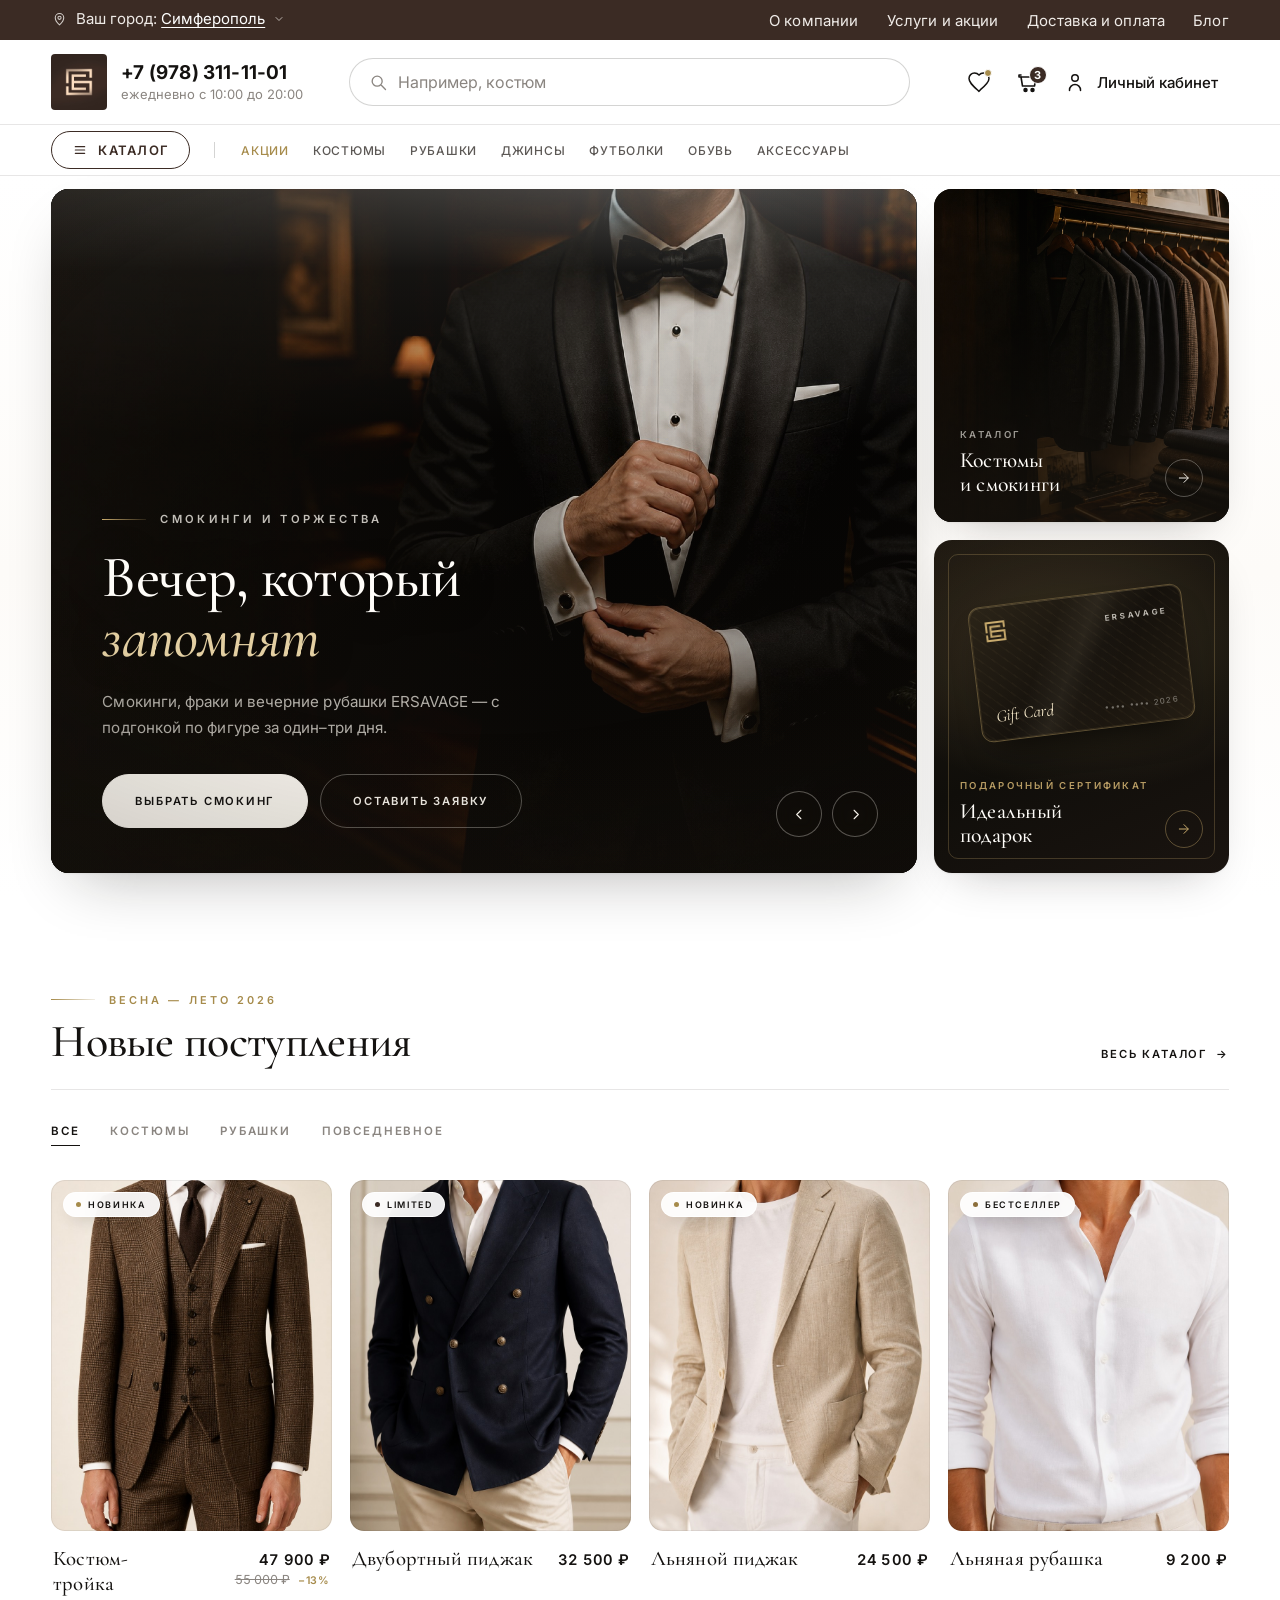
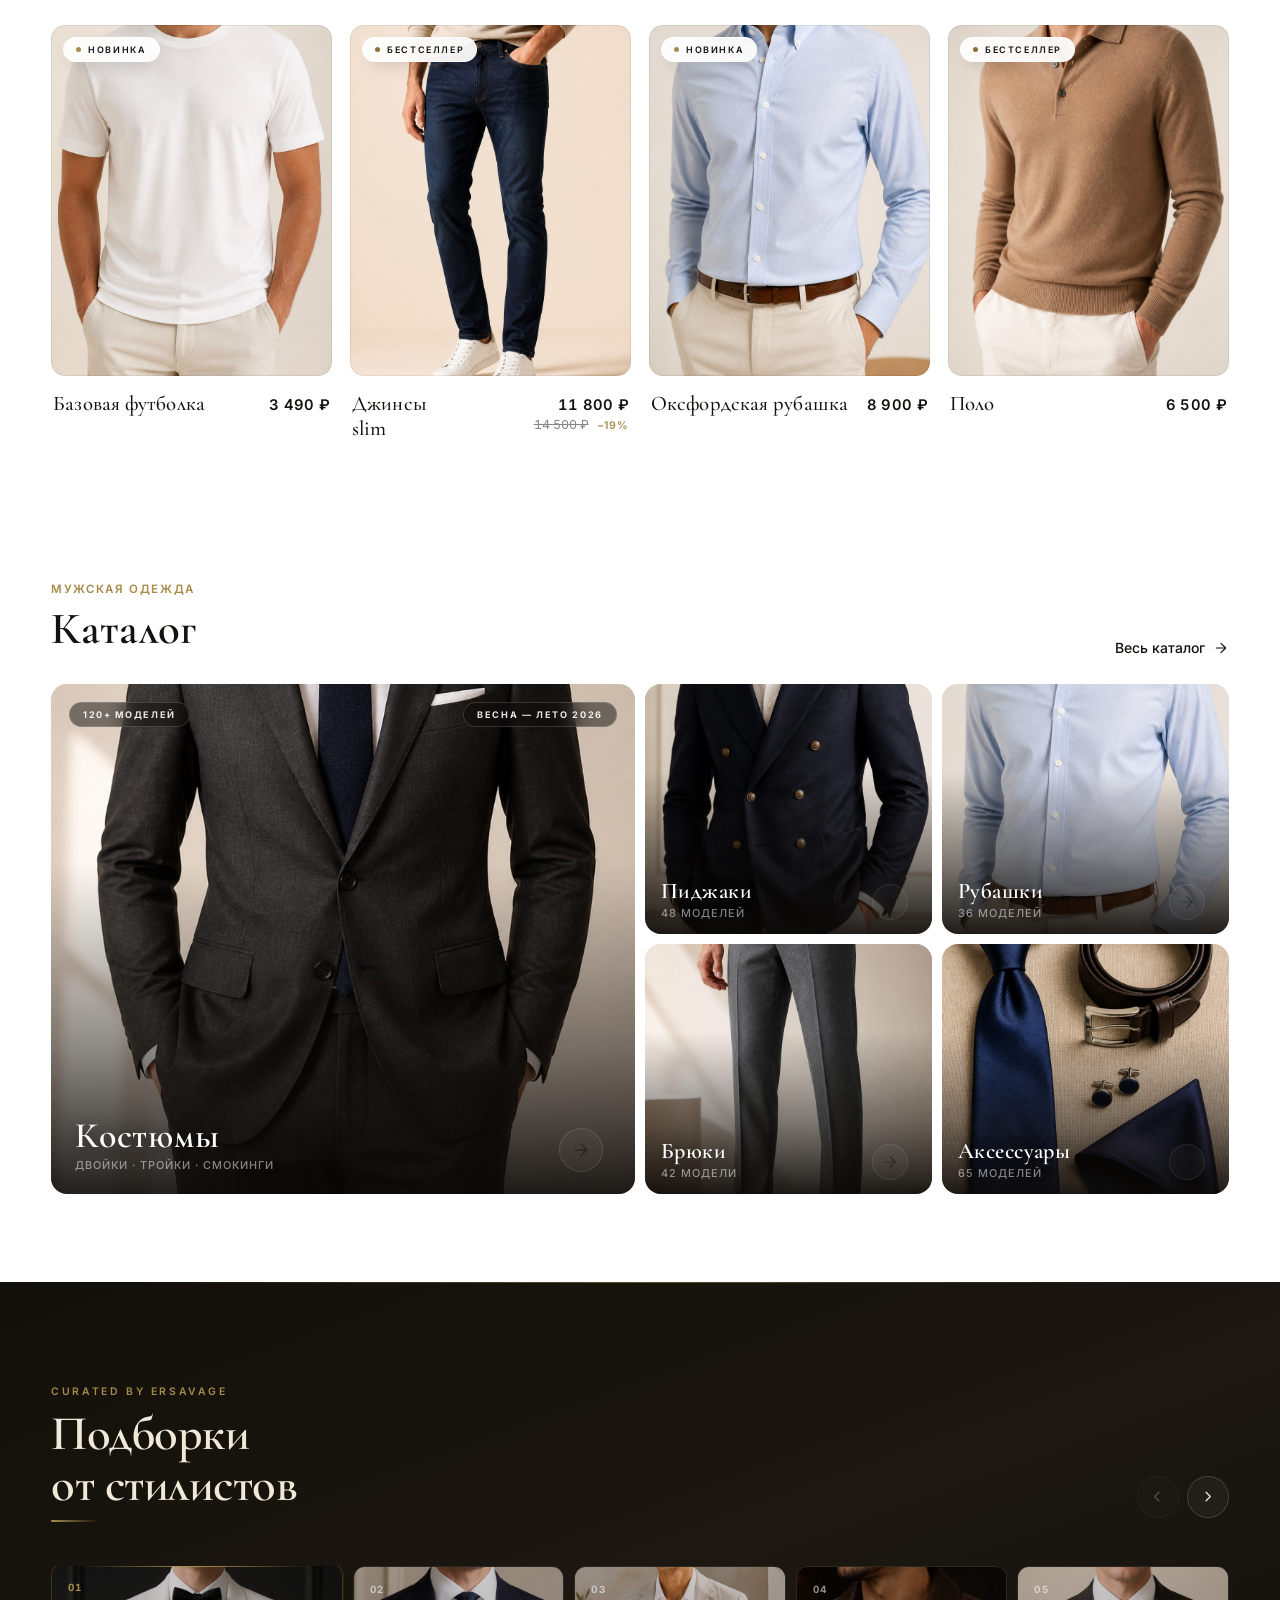
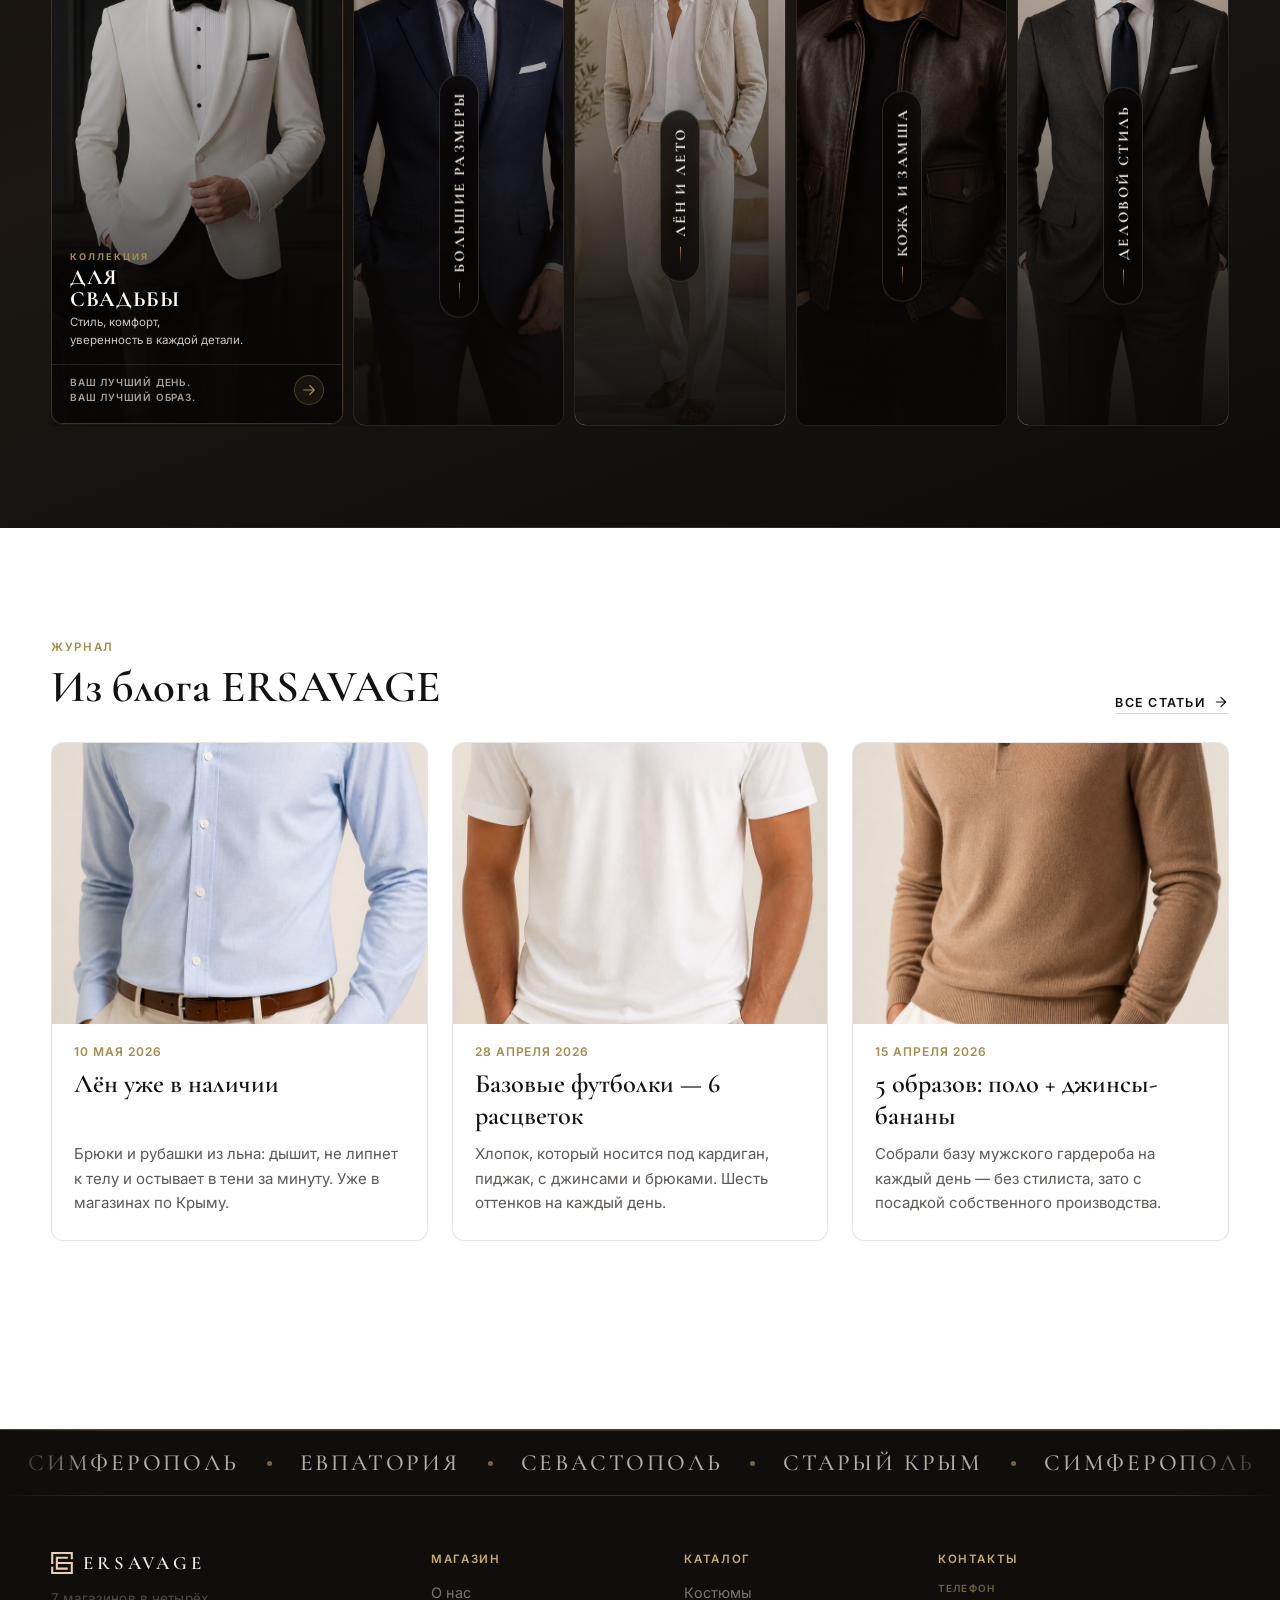
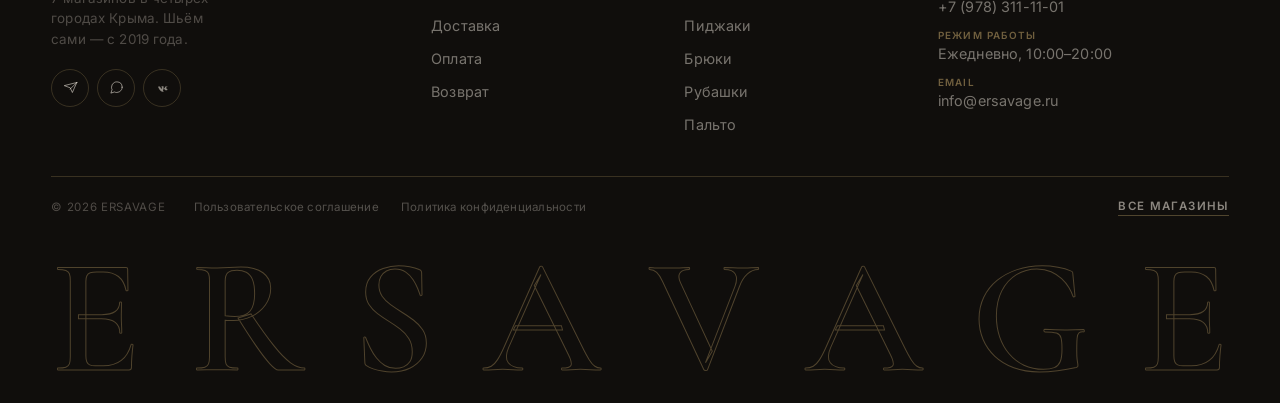
==== commit 9a34d410: "Enhance hero section with new slide for tuxedo offerings, update text for clarity, and improve image" ====
--- a/index.html
+++ b/index.html
@@ -3,7 +3,17 @@
 <head>
   <meta charset="UTF-8">
   <meta name="viewport" content="width=device-width, initial-scale=1.0">
-  <title>ERSAVAGE</title>
+  <title>ERSAVAGE — мужские костюмы и одежда в Крыму | Симферополь, Евпатория, Севастополь</title>
+  <meta name="description" content="Мужская одежда собственного производства в Крыму. Костюмы, пиджаки, рубашки, брюки от ERSAVAGE. 7 магазинов в Симферополе, Евпатории и Севастополе. Доставка по России. ☎ +7 (978) 311-11-01">
+  <meta name="keywords" content="мужские костюмы Крым, мужская одежда Симферополь, пиджаки купить Крым, мужские костюмы на заказ, ERSAVAGE">
+  <link rel="canonical" href="https://ersavage.ru/">
+  <meta property="og:type" content="website">
+  <meta property="og:title" content="ERSAVAGE — мужские костюмы и одежда в Крыму">
+  <meta property="og:description" content="Собственное производство в Крыму. Костюмы, пиджаки, рубашки. 7 магазинов в Симферополе, Евпатории и Севастополе. Доставка по России.">
+  <meta property="og:url" content="https://ersavage.ru/">
+  <meta property="og:locale" content="ru_RU">
+  <link rel="icon" type="image/svg+xml" href="img/favicon.svg">
+  <link rel="apple-touch-icon" href="img/logo.jpg">
   <link rel="preconnect" href="https://fonts.googleapis.com">
   <link rel="preconnect" href="https://fonts.gstatic.com" crossorigin>
   <link href="https://fonts.googleapis.com/css2?family=Cormorant+Garamond:wght@500;600;700&family=Inter:wght@400;500;600;700&display=swap" rel="stylesheet">
@@ -36,121 +46,97 @@
             <li role="option" aria-selected="false" data-city="Старый Крым">Старый Крым</li>
           </ul>
         </div>
-        <nav class="header-utility-nav" aria-label="Сервисная навигация">
-          <a href="#about" class="header-utility-nav-link">О компании</a>
-          <a href="#" class="header-utility-nav-link">Услуги и акции</a>
-          <a href="#" class="header-utility-nav-link">Доставка и оплата</a>
-          <!-- <a href="#" class="header-utility-nav-link">Подарочные карты</a> -->
-          <a href="#blog" class="header-utility-nav-link">Блог</a>
+        <nav class="header-utility-nav" aria-label="Информация о компании">
+          <a class="header-utility-nav-link" href="#about">О компании</a>
+          <a class="header-utility-nav-link" href="sales.html">Услуги и акции</a>
+          <a class="header-utility-nav-link" href="#">Доставка и оплата</a>
+          <a class="header-utility-nav-link" href="#">Блог</a>
         </nav>
       </div>
     </div>
 
     <div class="header-main">
       <div class="container header-main-inner">
-        <div class="header-main-start">
-          <a class="header-brand" href="#" aria-label="ERSAVAGE — на главную">
-            <img
-              class="header-brand-logo"
-              src="img/logo.svg"
-              alt="ERSAVAGE"
-              width="34"
-              height="34"
-            >
+
+        <a class="header-logo" href="index.html" aria-label="ERSAVAGE — на главную">
+          <img src="img/logo.jpg" alt="ERSAVAGE" width="48" height="48">
+        </a>
+
+        <div class="header-contact">
+          <a class="header-contact-phone" href="tel:+79783111101">+7 (978) 311-11-01</a>
+          <span class="header-contact-hours">ежедневно с 10:00 до 20:00</span>
+        </div>
+
+        <form class="header-search" role="search" action="#" method="get">
+          <span class="header-search-icon" aria-hidden="true">
+            <svg viewBox="0 0 24 24" focusable="false">
+              <circle cx="11" cy="11" r="6" fill="none" stroke="currentColor" stroke-width="1.6"></circle>
+              <path d="M16 16L21 21" fill="none" stroke="currentColor" stroke-width="1.6" stroke-linecap="round"></path>
+            </svg>
+          </span>
+          <label class="sr-only" for="headerSearchInput">Поиск по каталогу</label>
+          <input id="headerSearchInput" type="search" name="q" placeholder="Например, костюм" autocomplete="off">
+        </form>
+
+        <div class="header-actions">
+          <button type="button" class="header-action header-wishlist-btn" aria-label="Избранное">
+            <span class="wishlist-badge" aria-hidden="true"></span>
+            <svg viewBox="0 0 24 24" aria-hidden="true" focusable="false">
+              <path d="M12 21.35l-1.45-1.32C5.4 15.36 2 12.28 2 8.5 2 5.42 4.42 3 7.5 3c1.74 0 3.41.81 4.5 2.09C13.09 3.81 14.76 3 16.5 3 19.58 3 22 5.42 22 8.5c0 3.78-3.4 6.86-8.55 11.18L12 21.35z" fill="none" stroke="currentColor" stroke-width="1.5" stroke-linejoin="round"></path>
+            </svg>
+          </button>
+          <a href="#" class="header-action header-cart-link" aria-label="Корзина, 3 товара">
+            <span class="cart-badge">3</span>
+            <svg viewBox="0 0 24 24" aria-hidden="true" focusable="false">
+              <path d="M6 7h15l-1.5 9h-12L6 7z" fill="none" stroke="currentColor" stroke-width="1.6" stroke-linejoin="round"></path>
+              <path d="M6 7H4V5h2" fill="none" stroke="currentColor" stroke-width="1.6" stroke-linecap="round"></path>
+              <circle cx="10.5" cy="20" r="1.5" fill="currentColor"></circle>
+              <circle cx="17.5" cy="20" r="1.5" fill="currentColor"></circle>
+            </svg>
           </a>
-          <div class="header-phone-block">
-            <a class="header-phone" href="tel:+79783111101">+7 (978) 311-11-01</a>
-            <p class="header-phone-hours">ежедневно с 10:00 до 20:00</p>
-          </div>
-        </div>
-
-        <div class="header-search-wrap">
-          <form class="header-search" role="search" action="#" method="get">
-            <span class="header-search-icon" aria-hidden="true">
-              <svg viewBox="0 0 24 24" focusable="false">
-                <circle cx="11" cy="11" r="6"></circle>
-                <path d="M16 16L21 21"></path>
-              </svg>
-            </span>
-            <label class="sr-only" for="headerSearchInput">Поиск по каталогу</label>
-            <input
-              id="headerSearchInput"
-              type="search"
-              name="q"
-              placeholder="Например, костюм"
-              autocomplete="off"
-            >
-          </form>
-        </div>
-
-        <div class="header-main-end">
-          <div class="header-actions">
-            <button type="button" class="header-icon-btn header-wishlist-btn" aria-label="Избранное">
-              <span class="wishlist-badge" aria-hidden="true"></span>
-              <svg viewBox="0 0 24 24" aria-hidden="true" focusable="false">
-                <path
-                  d="M12 21.35l-1.45-1.32C5.4 15.36 2 12.28 2 8.5 2 5.42 4.42 3 7.5 3c1.74 0 3.41.81 4.5 2.09C13.09 3.81 14.76 3 16.5 3 19.58 3 22 5.42 22 8.5c0 3.78-3.4 6.86-8.55 11.18L12 21.35z"
-                  fill="none"
-                  stroke="currentColor"
-                  stroke-width="1.5"
-                  stroke-linejoin="round"
-                ></path>
-              </svg>
-            </button>
-            <a class="header-cart-link" href="#" aria-label="Корзина, 3 товара">
-              <span class="header-cart-icon" aria-hidden="true">
-                <svg viewBox="0 0 24 24" focusable="false">
-                  <path d="M6 7h15l-1.5 9h-12L6 7z" fill="none" stroke="currentColor" stroke-width="1.6" stroke-linejoin="round"></path>
-                  <path d="M6 7H4V5h2" fill="none" stroke="currentColor" stroke-width="1.6" stroke-linecap="round"></path>
-                  <circle cx="10.5" cy="20" r="1.5" fill="currentColor"></circle>
-                  <circle cx="17.5" cy="20" r="1.5" fill="currentColor"></circle>
-                </svg>
-              </span>
-              <span class="cart-badge">3</span>
-            </a>
-            <a href="#" class="header-icon-link header-account-entry">
-              <svg viewBox="0 0 24 24" aria-hidden="true" focusable="false">
-                <circle cx="12" cy="8" r="3.25"></circle>
-                <path d="M6.5 20.5v-.5a5.5 5.5 0 0111 0v.5"></path>
-              </svg>
-              Личный кабинет
-            </a>
-            <button
-              type="button"
-              class="header-icon-btn header-menu-btn"
-              data-header-menu
-              aria-expanded="false"
-              aria-controls="headerMobileDrawer"
-              aria-label="Открыть меню"
-            >
-              <svg class="header-menu-icon" viewBox="0 0 24 24" aria-hidden="true" focusable="false">
-                <path d="M5 7h14M5 12h14M5 17h14" fill="none" stroke="currentColor" stroke-width="1.6" stroke-linecap="round"></path>
-              </svg>
-              <svg class="header-menu-close-icon" viewBox="0 0 24 24" aria-hidden="true" focusable="false">
-                <path d="M6 6l12 12M18 6L6 18" fill="none" stroke="currentColor" stroke-width="1.6" stroke-linecap="round"></path>
-              </svg>
-            </button>
-          </div>
-        </div>
+          <a href="#" class="header-action header-account-link">
+            <svg viewBox="0 0 24 24" aria-hidden="true" focusable="false">
+              <circle cx="12" cy="8" r="3.25" fill="none" stroke="currentColor" stroke-width="1.5"></circle>
+              <path d="M6.5 20.5v-.5a5.5 5.5 0 0111 0v.5" fill="none" stroke="currentColor" stroke-width="1.5" stroke-linecap="round"></path>
+            </svg>
+            <span>Личный кабинет</span>
+          </a>
+          <button
+            type="button"
+            class="header-action header-menu-btn"
+            data-header-menu
+            aria-expanded="false"
+            aria-controls="headerMobileDrawer"
+            aria-label="Открыть меню"
+          >
+            <svg class="header-menu-icon" viewBox="0 0 24 24" aria-hidden="true" focusable="false">
+              <path d="M5 7h14M5 12h14M5 17h14" fill="none" stroke="currentColor" stroke-width="1.6" stroke-linecap="round"></path>
+            </svg>
+            <svg class="header-menu-close-icon" viewBox="0 0 24 24" aria-hidden="true" focusable="false">
+              <path d="M6 6l12 12M18 6L6 18" fill="none" stroke="currentColor" stroke-width="1.6" stroke-linecap="round"></path>
+            </svg>
+          </button>
+        </div>
+
       </div>
     </div>
 
     <div class="header-subnav" aria-label="Категории каталога">
       <div class="header-subnav-bg" aria-hidden="true"></div>
       <div class="container header-subnav-inner">
-        <a href="#new" class="header-catalog-btn">
+        <button type="button" class="header-catalog-btn" data-header-menu aria-label="Открыть каталог">
           <svg viewBox="0 0 24 24" aria-hidden="true" focusable="false">
-            <path d="M5 7h14M5 12h14M5 17h14"></path>
+            <path d="M5 7h14M5 12h14M5 17h14" fill="none" stroke="currentColor" stroke-width="1.8" stroke-linecap="round"></path>
           </svg>
           Каталог
-        </a>
+        </button>
         <nav class="subnav-links" aria-label="Направления">
-          <a href="#">Тройка</a>
-          <a href="#">Двойка</a>
-          <a href="#">Смокинги</a>
+          <a href="sales.html">Акции</a>
+          <a href="suits.html">Костюмы</a>
+          <a href="#">Рубашки</a>
+          <a href="#">Джинсы</a>
+          <a href="#">Футболки</a>
           <a href="#">Обувь</a>
-          <a href="#">Джинсы</a>
-          <a href="#">Рубашки</a>
           <a href="#">Аксессуары</a>
         </nav>
       </div>
@@ -181,12 +167,12 @@
         </a>
 
         <nav class="header-mobile-nav" aria-label="Категории">
-          <a href="#">Тройка</a>
-          <a href="#">Двойка</a>
-          <a href="#">Смокинги</a>
-          <a href="#">Обувь</a>
+          <a href="sales.html">Акции</a>
+          <a href="#">Новинки</a>
+          <a href="suits.html">Костюмы</a>
+          <a href="#">Рубашки</a>
           <a href="#">Джинсы</a>
-          <a href="#">Рубашки</a>
+          <a href="#">Футболки</a>
           <a href="#">Аксессуары</a>
         </nav>
 
@@ -209,166 +195,154 @@
 
   <main id="main-content">
     <section class="hero" aria-labelledby="heroTitle" data-hero>
-      <h1 id="heroTitle" class="sr-only">ERSAVAGE — мужские костюмы и одежда</h1>
-      <div class="container">
-        <div class="hero-grid">
-          <div class="hero-main">
-            <div class="hero-main-card">
-            <div
-              class="hero-slides"
-              role="region"
-              aria-roledescription="карусель"
-              aria-label="Главные предложения"
-              tabindex="0"
-              data-hero-viewport
+      <h1 id="heroTitle" class="sr-only">ERSAVAGE — мужские костюмы и одежда в Крыму</h1>
+
+      <div class="container hero-inner">
+      <div
+        class="hero-stage"
+        role="region"
+        aria-roledescription="карусель"
+        aria-label="Главные предложения"
+        tabindex="0"
+        data-hero-viewport
+      >
+
+
+      <article class="hero-slide" aria-hidden="true">
+        <div class="hero-slide-media">
+          <img
+            src="img/hero-tuxedo.jpg"
+            alt="Смокинг ERSAVAGE"
+            width="1920"
+            height="1280"
+            loading="lazy"
+            decoding="async"
+          >
+        </div>
+        <div class="hero-slide-inner">
+          <div class="hero-copy">
+            <p class="hero-eyebrow"><span class="hero-eyebrow-rule" aria-hidden="true"></span>Смокинги и торжества</p>
+            <p class="hero-title">Вечер, который<br><em>запомнят</em></p>
+            <p class="hero-lead">Смокинги, фраки и вечерние рубашки ERSAVAGE — с подгонкой по фигуре за один–три дня.</p>
+            <div class="hero-actions">
+              <a class="hero-btn hero-btn--solid" href="suits.html">Выбрать смокинг</a>
+              <a class="hero-btn hero-btn--ghost" href="#stores">Оставить заявку</a>
+            </div>
+          </div>
+        </div>
+      </article>
+        <article class="hero-slide is-active" aria-hidden="false">
+          <div class="hero-slide-media">
+            <img
+              src="img/hero-suit.jpg"
+              alt="Мужской костюм-тройка ERSAVAGE"
+              width="1920"
+              height="1280"
+              fetchpriority="high"
+              decoding="async"
             >
-              <article
-                class="hero-slide is-active"
-                data-foot-primary="5% с каждой покупки"
-                data-foot-secondary="На бонусную карту"
-                aria-hidden="false"
-              >
-                <div class="hero-slide-visual">
-                  <img
-                    src="img/XXXL.webp"
-                    alt="Коллекция ERSAVAGE — деловой стиль"
-                    width="1600"
-                    height="1200"
-                    fetchpriority="high"
-                    decoding="async"
-                  >
-                </div>
-                <div class="hero-slide-body">
-                  <a class="hero-slide-cta" href="#">Записаться на примерку</a>
-                </div>
-              </article>
-              <article
-                class="hero-slide"
-                data-foot-primary="Новые модели каждую неделю"
-                data-foot-secondary="Весна — лето 2026"
-                aria-hidden="true"
-              >
-                <div class="hero-slide-visual">
-                  <img
-                    src="img/XXXL%20(4).webp"
-                    alt="Костюмы и пиджаки ERSAVAGE"
-                    width="1600"
-                    height="1200"
-                    loading="lazy"
-                    decoding="async"
-                  >
-                </div>
-                <div class="hero-slide-body">
-                  <a class="hero-slide-cta" href="#new">Смотреть новинки</a>
-                </div>
-              </article>
-              <article
-                class="hero-slide"
-                data-foot-primary="Идеальный подарок"
-                data-foot-secondary="Электронная доставка на e-mail"
-                aria-hidden="true"
-              >
-                <div class="hero-slide-visual">
-                  <img
-                    src="img/XXXL%20(8).webp"
-                    alt="Новая коллекция ERSAVAGE"
-                    width="1600"
-                    height="1200"
-                    loading="lazy"
-                    decoding="async"
-                  >
-                </div>
-                <div class="hero-slide-body">
-                  <a class="hero-slide-cta" href="#">Выбрать сертификат</a>
-                </div>
-              </article>
-            </div>
-            <div class="hero-toolbar">
-              <div class="hero-toolbar-text">
-                <p class="hero-toolbar-line1" data-hero-foot-primary>5% с каждой покупки</p>
-                <p class="hero-toolbar-line2" data-hero-foot-secondary>На бонусную карту</p>
-              </div>
-              <div class="hero-toolbar-controls">
-                <div class="hero-dots-group">
-                  <div class="hero-dots" role="tablist" aria-label="Выбор слайда">
-                    <button type="button" class="hero-dot is-active" data-hero-dot="0" role="tab" aria-selected="true" aria-label="Слайд 1"></button>
-                    <button type="button" class="hero-dot" data-hero-dot="1" role="tab" aria-selected="false" aria-label="Слайд 2"></button>
-                    <button type="button" class="hero-dot" data-hero-dot="2" role="tab" aria-selected="false" aria-label="Слайд 3"></button>
-                  </div>
-                  <div class="hero-autoplay-progress" data-hero-progress aria-hidden="true">
-                    <span class="hero-autoplay-progress-fill" data-hero-progress-fill></span>
-                  </div>
-                </div>
-                <div class="hero-toolbar-nav">
-                  <button type="button" class="hero-nav-btn" data-hero-prev aria-label="Предыдущий слайд">
-                    <svg class="hero-nav-icon" viewBox="0 0 24 24" aria-hidden="true" focusable="false">
-                      <path fill="none" stroke="currentColor" stroke-width="1.75" stroke-linecap="round" stroke-linejoin="round" d="M14 6l-6 6 6 6"></path>
-                    </svg>
-                  </button>
-                  <span class="hero-nav-counter" data-hero-counter aria-live="polite">01 — 03</span>
-                  <button type="button" class="hero-nav-btn" data-hero-next aria-label="Следующий слайд">
-                    <svg class="hero-nav-icon" viewBox="0 0 24 24" aria-hidden="true" focusable="false">
-                      <path fill="none" stroke="currentColor" stroke-width="1.75" stroke-linecap="round" stroke-linejoin="round" d="M10 6l6 6-6 6"></path>
-                    </svg>
-                  </button>
-                </div>
-              </div>
-            </div>
-            </div>
-          </div>
-
-          <aside class="hero-aside" aria-label="Подборки">
-            <a href="#new" class="hero-tile">
-              <div class="hero-tile-visual">
-                <img
-                  src="img/XXXL%20(11).webp"
-                  alt="Новая коллекция костюмов ERSAVAGE"
-                  width="1200"
-                  height="1500"
-                  loading="lazy"
-                  decoding="async"
-                >
-                <div class="hero-tile-main">
-                  <p class="hero-tile-label">Костюмы</p>
-                  <p class="hero-tile-sub">Крой и ткани сезона</p>
-                </div>
-              </div>
-              <div class="hero-tile-foot">
-                <div class="hero-tile-foot-text">
-                  <p class="hero-tile-foot-strong">Новые линейки кроя и тканей</p>
-                  <p class="hero-tile-foot-muted">Весна — лето 2026</p>
-                </div>
-                <span class="hero-tile-foot-arrow" aria-hidden="true">
-                  <svg viewBox="0 0 24 24"><path d="M5 12h14M12 5l7 7-7 7"/></svg>
-                </span>
-              </div>
-            </a>
-            <a href="#" class="hero-tile hero-tile--dark">
-              <div class="hero-tile-visual hero-tile-visual--card" aria-hidden="true">
-                <div class="hero-gift-card">
-                  <span class="hero-gift-card-brand">ERSAVAGE</span>
-                  <span class="hero-gift-card-line"></span>
-                  <span class="hero-gift-card-no">**** 1026</span>
-                </div>
-              </div>
-              <div class="hero-tile-cert-copy">
-                <div class="hero-cert-text">
-                  <p class="hero-cert-title">Сертификаты</p>
-                  <p class="hero-cert-lead">идеальный подарок</p>
-                </div>
-                <span class="hero-cert-arrow" aria-hidden="true">
-                  <svg viewBox="0 0 24 24"><path d="M5 12h14M12 5l7 7-7 7"/></svg>
-                </span>
-              </div>
-            </a>
-          </aside>
-        </div>
-      </div>
-    </section>
-
-    <section class="ticker" aria-label="Бегущая строка">
-      <div class="ticker-track">
-        <span class="ticker-item">ERSAVAGE • НОВАЯ КОЛЛЕКЦИЯ • СОБСТВЕННОЕ ПРОИЗВОДСТВО • ПРИМЕРКА И КОНСУЛЬТАЦИЯ • ДОСТАВКА ПО РОССИИ • ПОДАРОЧНЫЕ СЕРТИФИКАТЫ • КОСТЮМЫ И СМОКИНГИ • НАКОПЛЕНИЕ 5% С ПОКУПОК •</span>
+          </div>
+          <div class="hero-slide-inner">
+            <div class="hero-copy">
+              <p class="hero-eyebrow"><span class="hero-eyebrow-rule" aria-hidden="true"></span>Весна — лето 2026</p>
+              <p class="hero-title">Костюм, <em>сшитый</em><br>под ваш характер</p>
+              <p class="hero-lead">Собственное производство ERSAVAGE: выверенный крой, благородные ткани и посадка по фигуре.</p>
+              <div class="hero-actions">
+                <a class="hero-btn hero-btn--solid" href="#new">Смотреть коллекцию</a>
+                <a class="hero-btn hero-btn--ghost" href="#stores">Оставить заявку</a>
+              </div>
+            </div>
+          </div>
+        </article>
+
+       
+
+        <article class="hero-slide" aria-hidden="true">
+          <div class="hero-slide-media">
+            <img
+              src="img/hero-atelier.jpg"
+              alt="Ателье ERSAVAGE: новые костюмы на вешалах и рулоны тканей"
+              width="1920"
+              height="1280"
+              loading="lazy"
+              decoding="async"
+            >
+          </div>
+          <div class="hero-slide-inner">
+            <div class="hero-copy">
+              <p class="hero-eyebrow"><span class="hero-eyebrow-rule" aria-hidden="true"></span>ERSAVAGE · Новое поступление</p>
+              <p class="hero-title">Новые модели<br><em>каждую</em> неделю</p>
+              <p class="hero-lead">От строгой классики до двубортных силуэтов — более сорока моделей в наличии.</p>
+              <div class="hero-actions">
+                <a class="hero-btn hero-btn--solid" href="#new">Смотреть новинки</a>
+                <a class="hero-btn hero-btn--ghost" href="sales.html">Подарочный сертификат</a>
+              </div>
+            </div>
+          </div>
+        </article>
+
+        <span class="hero-vignette" aria-hidden="true"></span>
+
+        <div class="hero-nav">
+          <button type="button" class="hero-nav-btn" data-hero-prev aria-label="Предыдущий слайд">
+            <svg viewBox="0 0 24 24" aria-hidden="true" focusable="false">
+              <path fill="none" stroke="currentColor" stroke-width="1.5" stroke-linecap="round" stroke-linejoin="round" d="M14 6l-6 6 6 6"></path>
+            </svg>
+          </button>
+          <button type="button" class="hero-nav-btn" data-hero-next aria-label="Следующий слайд">
+            <svg viewBox="0 0 24 24" aria-hidden="true" focusable="false">
+              <path fill="none" stroke="currentColor" stroke-width="1.5" stroke-linecap="round" stroke-linejoin="round" d="M10 6l6 6-6 6"></path>
+            </svg>
+          </button>
+        </div>
+      </div>
+
+      <aside class="hero-aside" aria-label="Подборки">
+        <a class="hero-card" href="suits.html">
+          <div class="hero-card-media">
+            <img
+              src="img/hero-atelier.jpg"
+              alt="Коллекция костюмов и смокингов ERSAVAGE"
+              width="1920"
+              height="1280"
+              loading="lazy"
+              decoding="async"
+            >
+          </div>
+          <div class="hero-card-body">
+            <div class="hero-card-text">
+              <p class="hero-card-eyebrow">Каталог</p>
+              <p class="hero-card-title">Костюмы<br>и смокинги</p>
+            </div>
+            <span class="hero-card-arrow" aria-hidden="true">
+              <svg viewBox="0 0 24 24"><path fill="none" stroke="currentColor" stroke-width="1.5" stroke-linecap="round" stroke-linejoin="round" d="M5 12h13M12 5.5l6.5 6.5-6.5 6.5"/></svg>
+            </span>
+          </div>
+        </a>
+
+        <a class="hero-card hero-card--dark" href="sales.html">
+          <span class="hero-card-frame" aria-hidden="true"></span>
+          <div class="hero-gift" aria-hidden="true">
+            <div class="hero-gift-card">
+              <svg class="hero-gift-mark" viewBox="0 0 1938 1967" focusable="false">
+                <path d="M1843.62 657.174V93.6147H93.6172V1072.43M93.6172 1309.72V1873.28H1843.62V983.445H508.871M508.871 983.445V1487.68H1487.68M508.871 983.445V508.869H1487.68" fill="none" stroke="currentColor" stroke-width="187.229"/>
+              </svg>
+              <span class="hero-gift-brand">ERSAVAGE</span>
+              <span class="hero-gift-type">Gift Card</span>
+              <span class="hero-gift-no">•••• •••• 2026</span>
+            </div>
+          </div>
+          <div class="hero-card-body">
+            <div class="hero-card-text">
+              <p class="hero-card-eyebrow">Подарочный сертификат</p>
+              <p class="hero-card-title">Идеальный<br>подарок</p>
+            </div>
+            <span class="hero-card-arrow" aria-hidden="true">
+              <svg viewBox="0 0 24 24"><path fill="none" stroke="currentColor" stroke-width="1.5" stroke-linecap="round" stroke-linejoin="round" d="M5 12h13M12 5.5l6.5 6.5-6.5 6.5"/></svg>
+            </span>
+          </div>
+        </a>
+      </aside>
 
       </div>
     </section>
@@ -383,18 +357,6 @@
           </div>
           <div class="na-head-right">
             <a class="na-all-link" href="#">Весь каталог</a>
-            <div class="na-nav-wrap">
-              <button type="button" class="na-nav-btn" id="naPrev" aria-label="Предыдущий слайд">
-                <svg viewBox="0 0 24 24" aria-hidden="true" focusable="false">
-                  <path fill="none" stroke="currentColor" stroke-width="1.75" stroke-linecap="round" stroke-linejoin="round" d="M14 6l-6 6 6 6"/>
-                </svg>
-              </button>
-              <button type="button" class="na-nav-btn" id="naNext" aria-label="Следующий слайд">
-                <svg viewBox="0 0 24 24" aria-hidden="true" focusable="false">
-                  <path fill="none" stroke="currentColor" stroke-width="1.75" stroke-linecap="round" stroke-linejoin="round" d="M10 6l6 6-6 6"/>
-                </svg>
-              </button>
-            </div>
           </div>
         </div>
 
@@ -405,131 +367,165 @@
           <button type="button" class="na-tab" role="tab" aria-selected="false" data-na-tab="casual">Повседневное</button>
         </div>
 
-        <div class="na-slider" data-na-slider>
-          <button type="button" class="na-overlay-btn na-overlay-btn--prev" id="naOverlayPrev" aria-label="Предыдущий слайд">
-            <span class="na-overlay-btn-circle">
-              <svg viewBox="0 0 24 24" aria-hidden="true" focusable="false">
-                <path fill="none" stroke="currentColor" stroke-width="1.75" stroke-linecap="round" stroke-linejoin="round" d="M14 6l-6 6 6 6"/>
-              </svg>
-            </span>
-          </button>
-          <button type="button" class="na-overlay-btn na-overlay-btn--next" id="naOverlayNext" aria-label="Следующий слайд">
-            <span class="na-overlay-btn-circle">
-              <svg viewBox="0 0 24 24" aria-hidden="true" focusable="false">
-                <path fill="none" stroke="currentColor" stroke-width="1.75" stroke-linecap="round" stroke-linejoin="round" d="M10 6l6 6-6 6"/>
-              </svg>
-            </span>
-          </button>
-          <div class="na-track" id="naTrack">
+        <div class="na-grid" data-na-grid id="naGrid">
 
             <article class="na-card" data-na-category="suits">
               <div class="na-card-img">
-                <img src="https://images.unsplash.com/photo-1617137968427-85924c800a22?auto=format&fit=crop&w=600&q=80" alt="Костюм-тройка ERSAVAGE" loading="lazy">
+                <a href="product.html" tabindex="-1" aria-hidden="true"><img src="img/product-suit-triple.jpg" alt="Костюм-тройка ERSAVAGE" loading="lazy"></a>
                 <span class="na-badge na-badge--new">Новинка</span>
                 <button type="button" class="na-wish" aria-label="Добавить в избранное">
                   <svg viewBox="0 0 24 24" aria-hidden="true" focusable="false"><path d="M12 21.35l-1.45-1.32C5.4 15.36 2 12.28 2 8.5 2 5.42 4.42 3 7.5 3c1.74 0 3.41.81 4.5 2.09C13.09 3.81 14.76 3 16.5 3 19.58 3 22 5.42 22 8.5c0 3.78-3.4 6.86-8.55 11.18L12 21.35z" fill="none" stroke="currentColor" stroke-width="1.5" stroke-linejoin="round"/></svg>
                 </button>
+                <div class="na-card-cta-bar">
+                  <button type="button" class="na-cart-btn-overlay">В корзину</button>
+                </div>
               </div>
               <div class="na-card-info">
-                <h3 class="na-card-title">Костюм-тройка</h3>
+                <h3 class="na-card-title"><a href="product.html">Костюм-тройка</a></h3>
                 <div class="na-card-price-row">
                   <span class="na-price-new">47 900 ₽</span>
                   <span class="na-price-old">55 000 ₽</span>
-                </div>
-                <button type="button" class="na-cart-btn">В корзину</button>
+                  <span class="na-price-discount">−13%</span>
+                </div>
               </div>
             </article>
 
             <article class="na-card" data-na-category="suits">
               <div class="na-card-img">
-                <img src="https://images.unsplash.com/photo-1507679799987-c73779587ccf?auto=format&fit=crop&w=600&q=80" alt="Двубортный пиджак ERSAVAGE" loading="lazy">
+                <a href="product.html" tabindex="-1" aria-hidden="true"><img src="img/product-jacket-double.jpg" alt="Двубортный пиджак ERSAVAGE" loading="lazy"></a>
                 <span class="na-badge na-badge--limited">Limited</span>
                 <button type="button" class="na-wish" aria-label="Добавить в избранное">
                   <svg viewBox="0 0 24 24" aria-hidden="true" focusable="false"><path d="M12 21.35l-1.45-1.32C5.4 15.36 2 12.28 2 8.5 2 5.42 4.42 3 7.5 3c1.74 0 3.41.81 4.5 2.09C13.09 3.81 14.76 3 16.5 3 19.58 3 22 5.42 22 8.5c0 3.78-3.4 6.86-8.55 11.18L12 21.35z" fill="none" stroke="currentColor" stroke-width="1.5" stroke-linejoin="round"/></svg>
                 </button>
+                <div class="na-card-cta-bar">
+                  <button type="button" class="na-cart-btn-overlay">В корзину</button>
+                </div>
               </div>
               <div class="na-card-info">
-                <h3 class="na-card-title">Двубортный пиджак</h3>
+                <h3 class="na-card-title"><a href="product.html">Двубортный пиджак</a></h3>
                 <div class="na-card-price-row">
                   <span class="na-price-new">32 500 ₽</span>
                 </div>
-                <button type="button" class="na-cart-btn">В корзину</button>
               </div>
             </article>
 
             <article class="na-card" data-na-category="suits">
               <div class="na-card-img">
-                <img src="https://images.unsplash.com/photo-1594938298603-c8148c4b4552?auto=format&fit=crop&w=600&q=80" alt="Льняной пиджак ERSAVAGE" loading="lazy">
+                <a href="product.html" tabindex="-1" aria-hidden="true"><img src="img/product-jacket-linen.jpg" alt="Льняной пиджак ERSAVAGE" loading="lazy"></a>
                 <span class="na-badge na-badge--new">Новинка</span>
                 <button type="button" class="na-wish" aria-label="Добавить в избранное">
                   <svg viewBox="0 0 24 24" aria-hidden="true" focusable="false"><path d="M12 21.35l-1.45-1.32C5.4 15.36 2 12.28 2 8.5 2 5.42 4.42 3 7.5 3c1.74 0 3.41.81 4.5 2.09C13.09 3.81 14.76 3 16.5 3 19.58 3 22 5.42 22 8.5c0 3.78-3.4 6.86-8.55 11.18L12 21.35z" fill="none" stroke="currentColor" stroke-width="1.5" stroke-linejoin="round"/></svg>
                 </button>
+                <div class="na-card-cta-bar">
+                  <button type="button" class="na-cart-btn-overlay">В корзину</button>
+                </div>
               </div>
               <div class="na-card-info">
-                <h3 class="na-card-title">Льняной пиджак</h3>
+                <h3 class="na-card-title"><a href="product.html">Льняной пиджак</a></h3>
                 <div class="na-card-price-row">
                   <span class="na-price-new">24 500 ₽</span>
                 </div>
-                <button type="button" class="na-cart-btn">В корзину</button>
               </div>
             </article>
 
             <article class="na-card" data-na-category="shirts">
               <div class="na-card-img">
-                <img src="https://images.unsplash.com/photo-1596755094514-f87e34085b2c?auto=format&fit=crop&w=600&q=80" alt="Льняная рубашка ERSAVAGE" loading="lazy">
+                <a href="product.html" tabindex="-1" aria-hidden="true"><img src="img/product-shirt-linen.jpg" alt="Льняная рубашка ERSAVAGE" loading="lazy"></a>
                 <span class="na-badge na-badge--hit">Бестселлер</span>
                 <button type="button" class="na-wish" aria-label="Добавить в избранное">
                   <svg viewBox="0 0 24 24" aria-hidden="true" focusable="false"><path d="M12 21.35l-1.45-1.32C5.4 15.36 2 12.28 2 8.5 2 5.42 4.42 3 7.5 3c1.74 0 3.41.81 4.5 2.09C13.09 3.81 14.76 3 16.5 3 19.58 3 22 5.42 22 8.5c0 3.78-3.4 6.86-8.55 11.18L12 21.35z" fill="none" stroke="currentColor" stroke-width="1.5" stroke-linejoin="round"/></svg>
                 </button>
+                <div class="na-card-cta-bar">
+                  <button type="button" class="na-cart-btn-overlay">В корзину</button>
+                </div>
               </div>
               <div class="na-card-info">
-                <h3 class="na-card-title">Льняная рубашка</h3>
+                <h3 class="na-card-title"><a href="product.html">Льняная рубашка</a></h3>
                 <div class="na-card-price-row">
                   <span class="na-price-new">9 200 ₽</span>
                 </div>
-                <button type="button" class="na-cart-btn">В корзину</button>
               </div>
             </article>
 
             <article class="na-card" data-na-category="casual">
               <div class="na-card-img">
-                <img src="https://images.unsplash.com/photo-1581655353564-df123a1eb820?auto=format&fit=crop&w=600&q=80" alt="Базовая футболка ERSAVAGE" loading="lazy">
+                <a href="product.html" tabindex="-1" aria-hidden="true"><img src="img/product-tshirt.jpg" alt="Базовая футболка ERSAVAGE" loading="lazy"></a>
                 <span class="na-badge na-badge--new">Новинка</span>
                 <button type="button" class="na-wish" aria-label="Добавить в избранное">
                   <svg viewBox="0 0 24 24" aria-hidden="true" focusable="false"><path d="M12 21.35l-1.45-1.32C5.4 15.36 2 12.28 2 8.5 2 5.42 4.42 3 7.5 3c1.74 0 3.41.81 4.5 2.09C13.09 3.81 14.76 3 16.5 3 19.58 3 22 5.42 22 8.5c0 3.78-3.4 6.86-8.55 11.18L12 21.35z" fill="none" stroke="currentColor" stroke-width="1.5" stroke-linejoin="round"/></svg>
                 </button>
+                <div class="na-card-cta-bar">
+                  <button type="button" class="na-cart-btn-overlay">В корзину</button>
+                </div>
               </div>
               <div class="na-card-info">
-                <h3 class="na-card-title">Базовая футболка</h3>
+                <h3 class="na-card-title"><a href="product.html">Базовая футболка</a></h3>
                 <div class="na-card-price-row">
                   <span class="na-price-new">3 490 ₽</span>
                 </div>
-                <button type="button" class="na-cart-btn">В корзину</button>
               </div>
             </article>
 
             <article class="na-card" data-na-category="casual">
               <div class="na-card-img">
-                <img src="https://images.unsplash.com/photo-1542272604-787c3835535d?auto=format&fit=crop&w=600&q=80" alt="Джинсы slim ERSAVAGE" loading="lazy">
+                <a href="product.html" tabindex="-1" aria-hidden="true"><img src="img/product-jeans.jpg" alt="Джинсы slim ERSAVAGE" loading="lazy"></a>
                 <span class="na-badge na-badge--hit">Бестселлер</span>
                 <button type="button" class="na-wish" aria-label="Добавить в избранное">
                   <svg viewBox="0 0 24 24" aria-hidden="true" focusable="false"><path d="M12 21.35l-1.45-1.32C5.4 15.36 2 12.28 2 8.5 2 5.42 4.42 3 7.5 3c1.74 0 3.41.81 4.5 2.09C13.09 3.81 14.76 3 16.5 3 19.58 3 22 5.42 22 8.5c0 3.78-3.4 6.86-8.55 11.18L12 21.35z" fill="none" stroke="currentColor" stroke-width="1.5" stroke-linejoin="round"/></svg>
                 </button>
+                <div class="na-card-cta-bar">
+                  <button type="button" class="na-cart-btn-overlay">В корзину</button>
+                </div>
               </div>
               <div class="na-card-info">
-                <h3 class="na-card-title">Джинсы slim</h3>
+                <h3 class="na-card-title"><a href="product.html">Джинсы slim</a></h3>
                 <div class="na-card-price-row">
                   <span class="na-price-new">11 800 ₽</span>
                   <span class="na-price-old">14 500 ₽</span>
-                </div>
-                <button type="button" class="na-cart-btn">В корзину</button>
+                  <span class="na-price-discount">−19%</span>
+                </div>
               </div>
             </article>
 
-          </div>
-        </div>
-
-        <div class="na-dots-row" id="naDots" role="tablist" aria-label="Слайды"></div>
+            <article class="na-card" data-na-category="shirts">
+              <div class="na-card-img">
+                <a href="product.html" tabindex="-1" aria-hidden="true"><img src="img/product-shirt-oxford.jpg" alt="Оксфордская рубашка ERSAVAGE" loading="lazy"></a>
+                <span class="na-badge na-badge--new">Новинка</span>
+                <button type="button" class="na-wish" aria-label="Добавить в избранное">
+                  <svg viewBox="0 0 24 24" aria-hidden="true" focusable="false"><path d="M12 21.35l-1.45-1.32C5.4 15.36 2 12.28 2 8.5 2 5.42 4.42 3 7.5 3c1.74 0 3.41.81 4.5 2.09C13.09 3.81 14.76 3 16.5 3 19.58 3 22 5.42 22 8.5c0 3.78-3.4 6.86-8.55 11.18L12 21.35z" fill="none" stroke="currentColor" stroke-width="1.5" stroke-linejoin="round"/></svg>
+                </button>
+                <div class="na-card-cta-bar">
+                  <button type="button" class="na-cart-btn-overlay">В корзину</button>
+                </div>
+              </div>
+              <div class="na-card-info">
+                <h3 class="na-card-title"><a href="product.html">Оксфордская рубашка</a></h3>
+                <div class="na-card-price-row">
+                  <span class="na-price-new">8 900 ₽</span>
+                </div>
+              </div>
+            </article>
+
+            <article class="na-card" data-na-category="casual">
+              <div class="na-card-img">
+                <a href="product.html" tabindex="-1" aria-hidden="true"><img src="img/product-polo.jpg" alt="Поло ERSAVAGE" loading="lazy"></a>
+                <span class="na-badge na-badge--hit">Бестселлер</span>
+                <button type="button" class="na-wish" aria-label="Добавить в избранное">
+                  <svg viewBox="0 0 24 24" aria-hidden="true" focusable="false"><path d="M12 21.35l-1.45-1.32C5.4 15.36 2 12.28 2 8.5 2 5.42 4.42 3 7.5 3c1.74 0 3.41.81 4.5 2.09C13.09 3.81 14.76 3 16.5 3 19.58 3 22 5.42 22 8.5c0 3.78-3.4 6.86-8.55 11.18L12 21.35z" fill="none" stroke="currentColor" stroke-width="1.5" stroke-linejoin="round"/></svg>
+                </button>
+                <div class="na-card-cta-bar">
+                  <button type="button" class="na-cart-btn-overlay">В корзину</button>
+                </div>
+              </div>
+              <div class="na-card-info">
+                <h3 class="na-card-title"><a href="product.html">Поло</a></h3>
+                <div class="na-card-price-row">
+                  <span class="na-price-new">6 500 ₽</span>
+                </div>
+              </div>
+            </article>
+
+        </div>
 
       </div>
     </section>
@@ -550,9 +546,9 @@
 
         <div class="cats-grid">
 
-          <a href="#" class="cat-card cat-card--feat" aria-label="Перейти в раздел Костюмы">
+          <a href="suits.html" class="cat-card cat-card--feat" aria-label="Перейти в раздел Костюмы">
             <div class="cat-card-media">
-              <img src="img/XXXL%20(12).webp" alt="Костюмы ERSAVAGE" width="1200" height="900" loading="lazy" decoding="async">
+              <img src="img/product-suit-charcoal.jpg" alt="Костюмы ERSAVAGE" width="1200" height="900" loading="lazy" decoding="async">
             </div>
             <div class="cat-card-foot">
               <div class="cat-card-info">
@@ -567,10 +563,13 @@
 
           <a href="#" class="cat-card" aria-label="Перейти в раздел Пиджаки">
             <div class="cat-card-media">
-              <img src="img/XXXL%20(1).webp" alt="Пиджаки ERSAVAGE" width="800" height="600" loading="lazy" decoding="async">
+              <img src="img/product-jacket-double.jpg" alt="Пиджаки ERSAVAGE" width="800" height="600" loading="lazy" decoding="async">
             </div>
             <div class="cat-card-foot">
-              <span class="cat-card-label">Пиджаки</span>
+              <div class="cat-card-info">
+                <span class="cat-card-label">Пиджаки</span>
+                <span class="cat-card-meta">48 моделей</span>
+              </div>
               <span class="cat-card-arrow" aria-hidden="true">
                 <svg width="18" height="18" viewBox="0 0 24 24" fill="none" stroke="currentColor" stroke-width="1.5" stroke-linecap="round" stroke-linejoin="round" focusable="false"><path d="M5 12h14M12 5l7 7-7 7"/></svg>
               </span>
@@ -579,10 +578,13 @@
 
           <a href="#" class="cat-card" aria-label="Перейти в раздел Рубашки">
             <div class="cat-card-media">
-              <img src="img/XXXL%20(2).webp" alt="Рубашки ERSAVAGE" width="800" height="600" loading="lazy" decoding="async">
+              <img src="img/product-shirt-oxford.jpg" alt="Рубашки ERSAVAGE" width="800" height="600" loading="lazy" decoding="async">
             </div>
             <div class="cat-card-foot">
-              <span class="cat-card-label">Рубашки</span>
+              <div class="cat-card-info">
+                <span class="cat-card-label">Рубашки</span>
+                <span class="cat-card-meta">36 моделей</span>
+              </div>
               <span class="cat-card-arrow" aria-hidden="true">
                 <svg width="18" height="18" viewBox="0 0 24 24" fill="none" stroke="currentColor" stroke-width="1.5" stroke-linecap="round" stroke-linejoin="round" focusable="false"><path d="M5 12h14M12 5l7 7-7 7"/></svg>
               </span>
@@ -591,360 +593,231 @@
 
           <a href="#" class="cat-card" aria-label="Перейти в раздел Брюки">
             <div class="cat-card-media">
-              <img src="img/XXXL%20(3).webp" alt="Брюки ERSAVAGE" width="800" height="600" loading="lazy" decoding="async">
+              <img src="img/product-trousers.jpg" alt="Брюки ERSAVAGE" width="800" height="600" loading="lazy" decoding="async">
             </div>
             <div class="cat-card-foot">
-              <span class="cat-card-label">Брюки</span>
+              <div class="cat-card-info">
+                <span class="cat-card-label">Брюки</span>
+                <span class="cat-card-meta">42 модели</span>
+              </div>
               <span class="cat-card-arrow" aria-hidden="true">
                 <svg width="18" height="18" viewBox="0 0 24 24" fill="none" stroke="currentColor" stroke-width="1.5" stroke-linecap="round" stroke-linejoin="round" focusable="false"><path d="M5 12h14M12 5l7 7-7 7"/></svg>
               </span>
             </div>
           </a>
 
-          <a href="#" class="cat-card" aria-label="Перейти в раздел Куртки">
+          <a href="#" class="cat-card" aria-label="Перейти в раздел Аксессуары">
             <div class="cat-card-media">
-              <img src="img/XXXL%20(5).webp" alt="Куртки ERSAVAGE" width="800" height="600" loading="lazy" decoding="async">
+              <img src="img/product-accessories.jpg" alt="Аксессуары ERSAVAGE" width="800" height="600" loading="lazy" decoding="async">
             </div>
             <div class="cat-card-foot">
-              <span class="cat-card-label">Куртки</span>
+              <div class="cat-card-info">
+                <span class="cat-card-label">Аксессуары</span>
+                <span class="cat-card-meta">65 моделей</span>
+              </div>
               <span class="cat-card-arrow" aria-hidden="true">
                 <svg width="18" height="18" viewBox="0 0 24 24" fill="none" stroke="currentColor" stroke-width="1.5" stroke-linecap="round" stroke-linejoin="round" focusable="false"><path d="M5 12h14M12 5l7 7-7 7"/></svg>
               </span>
             </div>
           </a>
 
-          <a href="#" class="cat-card" aria-label="Перейти в раздел Пальто">
-            <div class="cat-card-media">
-              <img src="img/XXXL%20(6).webp" alt="Пальто ERSAVAGE" width="800" height="600" loading="lazy" decoding="async">
-            </div>
-            <div class="cat-card-foot">
-              <span class="cat-card-label">Пальто</span>
-              <span class="cat-card-arrow" aria-hidden="true">
-                <svg width="18" height="18" viewBox="0 0 24 24" fill="none" stroke="currentColor" stroke-width="1.5" stroke-linecap="round" stroke-linejoin="round" focusable="false"><path d="M5 12h14M12 5l7 7-7 7"/></svg>
-              </span>
-            </div>
-          </a>
-
-          <a href="#" class="cat-card" aria-label="Перейти в раздел Аксессуары">
-            <div class="cat-card-media">
-              <img src="img/XXXL%20(7).webp" alt="Аксессуары ERSAVAGE" width="800" height="600" loading="lazy" decoding="async">
-            </div>
-            <div class="cat-card-foot">
-              <span class="cat-card-label">Аксессуары</span>
-              <span class="cat-card-arrow" aria-hidden="true">
-                <svg width="18" height="18" viewBox="0 0 24 24" fill="none" stroke="currentColor" stroke-width="1.5" stroke-linecap="round" stroke-linejoin="round" focusable="false"><path d="M5 12h14M12 5l7 7-7 7"/></svg>
-              </span>
-            </div>
-          </a>
-
-          <a href="#" class="cat-card" aria-label="Перейти в раздел Джинсы">
-            <div class="cat-card-media">
-              <img src="img/XXXL%20(9).webp" alt="Джинсы ERSAVAGE" width="800" height="600" loading="lazy" decoding="async">
-            </div>
-            <div class="cat-card-foot">
-              <span class="cat-card-label">Джинсы</span>
-              <span class="cat-card-arrow" aria-hidden="true">
-                <svg width="18" height="18" viewBox="0 0 24 24" fill="none" stroke="currentColor" stroke-width="1.5" stroke-linecap="round" stroke-linejoin="round" focusable="false"><path d="M5 12h14M12 5l7 7-7 7"/></svg>
-              </span>
-            </div>
-          </a>
-
-          <a href="#" class="cat-card" aria-label="Перейти в раздел Водолазки">
-            <div class="cat-card-media">
-              <img src="img/XXXL%20(10).webp" alt="Водолазки ERSAVAGE" width="800" height="600" loading="lazy" decoding="async">
-            </div>
-            <div class="cat-card-foot">
-              <span class="cat-card-label">Водолазки</span>
-              <span class="cat-card-arrow" aria-hidden="true">
-                <svg width="18" height="18" viewBox="0 0 24 24" fill="none" stroke="currentColor" stroke-width="1.5" stroke-linecap="round" stroke-linejoin="round" focusable="false"><path d="M5 12h14M12 5l7 7-7 7"/></svg>
-              </span>
-            </div>
-          </a>
-
         </div>
       </div>
     </section>
 
 
     <section class="lookbook reveal" id="lookbook" aria-labelledby="lookbookTitle">
-      <div class="container">
-        <div class="lookbook-head">
-          <h2 class="lookbook-title" id="lookbookTitle">Подборки от стилистов</h2>
-        </div>
-        <div class="lookbook-grid">
-
-          <a href="#" class="lookbook-card">
-            <div class="lookbook-card-bg">
-              <img src="https://images.unsplash.com/photo-1511285560929-80b456fea0bc?auto=format&fit=crop&w=800&q=80" alt="Коллекция для свадьбы" loading="lazy">
-            </div>
-            <div class="lookbook-card-body">
-              <p class="lookbook-card-eyebrow">Коллекция</p>
-              <h3 class="lookbook-card-title">ДЛЯ<br>СВАДЬБЫ</h3>
-              <p class="lookbook-card-sub">Стиль, комфорт,<br>уверенность в каждой детали.</p>
-              <ul class="lookbook-card-list">
-                <li>Идеальная посадка</li>
-                <li>Натуральные ткани</li>
-                <li>Уникальные модели</li>
-              </ul>
-            </div>
-            <p class="lookbook-card-foot">Ваш лучший день.<br>Ваш лучший образ.</p>
-          </a>
-
-          <a href="#" class="lookbook-card">
-            <div class="lookbook-card-bg">
-              <img src="https://images.unsplash.com/photo-1560250097-0b93528c311a?auto=format&fit=crop&w=800&q=80" alt="Большие размеры" loading="lazy">
-            </div>
-            <div class="lookbook-card-body">
-              <p class="lookbook-card-eyebrow">&nbsp;</p>
-              <h3 class="lookbook-card-title">БОЛЬШИЕ<br>РАЗМЕРЫ</h3>
-              <p class="lookbook-card-sub">Ваш момент.<br>Ваш стиль.</p>
-              <ul class="lookbook-card-list">
-                <li>Актуальный дизайн</li>
-                <li>Продуманный крой</li>
-                <li>Стиль, подчёркивающий фигуру</li>
-              </ul>
-            </div>
-            <p class="lookbook-card-foot">Стиль без компромиссов.</p>
-          </a>
-
-          <a href="#" class="lookbook-card">
-            <div class="lookbook-card-bg">
-              <img src="https://images.unsplash.com/photo-1537674394093-5a0ad9da8ae1?auto=format&fit=crop&w=800&q=80" alt="Коллекция для выпускного" loading="lazy">
-            </div>
-            <div class="lookbook-card-body">
-              <p class="lookbook-card-eyebrow">Коллекция</p>
-              <h3 class="lookbook-card-title">ДЛЯ<br>ВЫПУСКНОГО</h3>
-              <p class="lookbook-card-sub">Ваш момент.<br>Ваш стиль.</p>
-              <ul class="lookbook-card-list">
-                <li>Элегантные смокинги</li>
-                <li>Комфортные ткани</li>
-                <li>Образ, который запомнят</li>
-              </ul>
-            </div>
-            <p class="lookbook-card-foot">Войди в новую жизнь со стилем.</p>
-          </a>
-
-          <a href="#" class="lookbook-card">
-            <div class="lookbook-card-bg">
-              <img src="https://images.unsplash.com/photo-1548712591-6c492e65a3a7?auto=format&fit=crop&w=800&q=80" alt="Кожа и замша" loading="lazy">
-            </div>
-            <div class="lookbook-card-body">
-              <p class="lookbook-card-eyebrow">Коллекция</p>
-              <h3 class="lookbook-card-title">КОЖА<br>И ЗАМША</h3>
-              <p class="lookbook-card-sub">Стиль. Характер.<br>Качество на годы.</p>
-              <ul class="lookbook-card-list">
-                <li>Натуральные материалы</li>
-                <li>Высококачественная выделка</li>
-                <li>Актуальный дизайн</li>
-              </ul>
-            </div>
-            <p class="lookbook-card-foot">Сделано на века.</p>
-          </a>
-
+      <div class="lookbook-inner">
+        <div class="container">
+
+          <div class="lookbook-head">
+            <div class="lookbook-head-left">
+              <p class="lookbook-label" aria-hidden="true">Curated by ERSAVAGE</p>
+              <h2 class="lookbook-title" id="lookbookTitle">Подборки<br>от стилистов</h2>
+              <div class="lookbook-title-accent" aria-hidden="true"></div>
+            </div>
+            <div class="lookbook-nav-wrap">
+              <button type="button" class="lookbook-nav-btn" data-lookbook-prev aria-label="Предыдущая подборка">
+                <svg viewBox="0 0 24 24" aria-hidden="true" focusable="false">
+                  <path fill="none" stroke="currentColor" stroke-width="1.75" stroke-linecap="round" stroke-linejoin="round" d="M14 6l-6 6 6 6"/>
+                </svg>
+              </button>
+              <button type="button" class="lookbook-nav-btn" data-lookbook-next aria-label="Следующая подборка">
+                <svg viewBox="0 0 24 24" aria-hidden="true" focusable="false">
+                  <path fill="none" stroke="currentColor" stroke-width="1.75" stroke-linecap="round" stroke-linejoin="round" d="M10 6l6 6-6 6"/>
+                </svg>
+              </button>
+            </div>
+          </div>
+
+          <div class="lookbook-slider" data-lookbook-slider>
+            <div class="lookbook-viewport" data-lookbook-viewport>
+              <div class="lookbook-track" data-lookbook-track>
+                <div class="lookbook-grid" data-lookbook-grid>
+
+            <!-- 01 -->
+            <a href="#" class="lookbook-card is-active" aria-label="Коллекция: для свадьбы" aria-expanded="true">
+              <div class="lookbook-card-bg">
+                <img src="img/product-tuxedo-wedding.jpg" alt="Коллекция для свадьбы" loading="lazy">
+              </div>
+              <span class="lookbook-card-num" aria-hidden="true">01</span>
+              <span class="lookbook-card-label" aria-hidden="true">Для свадьбы</span>
+              <div class="lookbook-card-content">
+                <div class="lookbook-card-body">
+                  <p class="lookbook-card-eyebrow">Коллекция</p>
+                  <h3 class="lookbook-card-title">ДЛЯ<br>СВАДЬБЫ</h3>
+                  <p class="lookbook-card-sub">Стиль, комфорт,<br>уверенность в каждой детали.</p>
+                </div>
+                <div class="lookbook-card-footer">
+                  <p class="lookbook-card-foot">Ваш лучший день.<br>Ваш лучший образ.</p>
+                  <span class="lookbook-card-arrow" aria-hidden="true">
+                    <svg viewBox="0 0 24 24" width="18" height="18" fill="none" stroke="currentColor" stroke-width="1.5" stroke-linecap="round" stroke-linejoin="round"><path d="M5 12h14M13 6l6 6-6 6"/></svg>
+                  </span>
+                </div>
+              </div>
+            </a>
+
+            <!-- 02 -->
+            <a href="#" class="lookbook-card" aria-label="Коллекция: большие размеры" aria-expanded="false">
+              <div class="lookbook-card-bg">
+                <img src="img/product-suit-navy.jpg" alt="Большие размеры" loading="lazy">
+              </div>
+              <span class="lookbook-card-num" aria-hidden="true">02</span>
+              <span class="lookbook-card-label" aria-hidden="true">Большие размеры</span>
+              <div class="lookbook-card-content">
+                <div class="lookbook-card-body">
+                  <p class="lookbook-card-eyebrow">Коллекция</p>
+                  <h3 class="lookbook-card-title">БОЛЬШИЕ<br>РАЗМЕРЫ</h3>
+                  <p class="lookbook-card-sub">Ваш момент.<br>Ваш стиль.</p>
+                </div>
+                <div class="lookbook-card-footer">
+                  <p class="lookbook-card-foot">Стиль без компромиссов.</p>
+                  <span class="lookbook-card-arrow" aria-hidden="true">
+                    <svg viewBox="0 0 24 24" width="18" height="18" fill="none" stroke="currentColor" stroke-width="1.5" stroke-linecap="round" stroke-linejoin="round"><path d="M5 12h14M13 6l6 6-6 6"/></svg>
+                  </span>
+                </div>
+              </div>
+            </a>
+
+            <!-- 03 -->
+            <a href="#" class="lookbook-card" aria-label="Коллекция: лён и лето" aria-expanded="false">
+              <div class="lookbook-card-bg">
+                <img src="img/product-suit-linen.jpg" alt="Лён и лето" loading="lazy">
+              </div>
+              <span class="lookbook-card-num" aria-hidden="true">03</span>
+              <span class="lookbook-card-label" aria-hidden="true">Лён и лето</span>
+              <div class="lookbook-card-content">
+                <div class="lookbook-card-body">
+                  <p class="lookbook-card-eyebrow">Коллекция</p>
+                  <h3 class="lookbook-card-title">ЛЁН<br>И ЛЕТО</h3>
+                  <p class="lookbook-card-sub">Лёгкие ткани для жары —<br>дышит и держит форму.</p>
+                </div>
+                <div class="lookbook-card-footer">
+                  <p class="lookbook-card-foot">Комфорт в знойные дни Крыма.</p>
+                  <span class="lookbook-card-arrow" aria-hidden="true">
+                    <svg viewBox="0 0 24 24" width="18" height="18" fill="none" stroke="currentColor" stroke-width="1.5" stroke-linecap="round" stroke-linejoin="round"><path d="M5 12h14M13 6l6 6-6 6"/></svg>
+                  </span>
+                </div>
+              </div>
+            </a>
+
+            <!-- 04 -->
+            <a href="#" class="lookbook-card" aria-label="Коллекция: кожа и замша" aria-expanded="false">
+              <div class="lookbook-card-bg">
+                <img src="img/product-jacket-leather.jpg" alt="Кожа и замша" loading="lazy">
+              </div>
+              <span class="lookbook-card-num" aria-hidden="true">04</span>
+              <span class="lookbook-card-label" aria-hidden="true">Кожа и замша</span>
+              <div class="lookbook-card-content">
+                <div class="lookbook-card-body">
+                  <p class="lookbook-card-eyebrow">Коллекция</p>
+                  <h3 class="lookbook-card-title">КОЖА<br>И ЗАМША</h3>
+                  <p class="lookbook-card-sub">Стиль. Характер.<br>Качество на годы.</p>
+                </div>
+                <div class="lookbook-card-footer">
+                  <p class="lookbook-card-foot">Сделано на века.</p>
+                  <span class="lookbook-card-arrow" aria-hidden="true">
+                    <svg viewBox="0 0 24 24" width="18" height="18" fill="none" stroke="currentColor" stroke-width="1.5" stroke-linecap="round" stroke-linejoin="round"><path d="M5 12h14M13 6l6 6-6 6"/></svg>
+                  </span>
+                </div>
+              </div>
+            </a>
+
+            <!-- 05 -->
+            <a href="#" class="lookbook-card" aria-label="Коллекция: деловой стиль" aria-expanded="false">
+              <div class="lookbook-card-bg">
+                <img src="img/product-suit-charcoal.jpg" alt="Деловой стиль" loading="lazy">
+              </div>
+              <span class="lookbook-card-num" aria-hidden="true">05</span>
+              <span class="lookbook-card-label" aria-hidden="true">Деловой стиль</span>
+              <div class="lookbook-card-content">
+                <div class="lookbook-card-body">
+                  <p class="lookbook-card-eyebrow">Коллекция</p>
+                  <h3 class="lookbook-card-title">ДЕЛОВОЙ<br>СТИЛЬ</h3>
+                  <p class="lookbook-card-sub">Костюмы для офиса,<br>переговоров и событий.</p>
+                </div>
+                <div class="lookbook-card-footer">
+                  <p class="lookbook-card-foot">Строго, статусно, без лишнего.</p>
+                  <span class="lookbook-card-arrow" aria-hidden="true">
+                    <svg viewBox="0 0 24 24" width="18" height="18" fill="none" stroke="currentColor" stroke-width="1.5" stroke-linecap="round" stroke-linejoin="round"><path d="M5 12h14M13 6l6 6-6 6"/></svg>
+                  </span>
+                </div>
+              </div>
+            </a>
+
+            <!-- 06 -->
+            <a href="#" class="lookbook-card" aria-label="Коллекция: для выпускного" aria-expanded="false">
+              <div class="lookbook-card-bg">
+                <img src="img/product-suit-slim.jpg" alt="Коллекция для выпускного" loading="lazy">
+              </div>
+              <span class="lookbook-card-num" aria-hidden="true">06</span>
+              <span class="lookbook-card-label" aria-hidden="true">Для выпускного</span>
+              <div class="lookbook-card-content">
+                <div class="lookbook-card-body">
+                  <p class="lookbook-card-eyebrow">Коллекция</p>
+                  <h3 class="lookbook-card-title">ДЛЯ<br>ВЫПУСКНОГО</h3>
+                  <p class="lookbook-card-sub">Ваш момент.<br>Ваш стиль.</p>
+                </div>
+                <div class="lookbook-card-footer">
+                  <p class="lookbook-card-foot">Войди в новую жизнь со стилем.</p>
+                  <span class="lookbook-card-arrow" aria-hidden="true">
+                    <svg viewBox="0 0 24 24" width="18" height="18" fill="none" stroke="currentColor" stroke-width="1.5" stroke-linecap="round" stroke-linejoin="round"><path d="M5 12h14M13 6l6 6-6 6"/></svg>
+                  </span>
+                </div>
+              </div>
+            </a>
+
+            <!-- 07 -->
+            <a href="#" class="lookbook-card" aria-label="Коллекция: аксессуары" aria-expanded="false">
+              <div class="lookbook-card-bg">
+                <img src="img/product-accessories.jpg" alt="Аксессуары" loading="lazy">
+              </div>
+              <span class="lookbook-card-num" aria-hidden="true">07</span>
+              <span class="lookbook-card-label" aria-hidden="true">Аксессуары</span>
+              <div class="lookbook-card-content">
+                <div class="lookbook-card-body">
+                  <p class="lookbook-card-eyebrow">Коллекция</p>
+                  <h3 class="lookbook-card-title">АКСЕССУАРЫ</h3>
+                  <p class="lookbook-card-sub">Галстуки, ремни,<br>запонки и мелочи.</p>
+                </div>
+                <div class="lookbook-card-footer">
+                  <p class="lookbook-card-foot">Детали, которые завершают образ.</p>
+                  <span class="lookbook-card-arrow" aria-hidden="true">
+                    <svg viewBox="0 0 24 24" width="18" height="18" fill="none" stroke="currentColor" stroke-width="1.5" stroke-linecap="round" stroke-linejoin="round"><path d="M5 12h14M13 6l6 6-6 6"/></svg>
+                  </span>
+                </div>
+              </div>
+            </a>
+
+                </div>
+              </div>
+            </div>
+          </div>
         </div>
       </div>
     </section>
 
-    <section class="recs reveal" id="recommendations" aria-labelledby="recsTitle">
-      <div class="container">
-        <div class="recs-head">
-          <h2 class="recs-title" id="recsTitle">Рекомендации для вас</h2>
-        </div>
-        <div class="recs-grid">
-
-          <article class="recs-card">
-            <div class="recs-card-img">
-              <img src="https://images.unsplash.com/photo-1625910513966-fbd9aacd4c5e?auto=format&fit=crop&w=600&q=80" alt="Поло из кашемира и шерсти, оранжевый" loading="lazy">
-              <span class="recs-badge">Новинка</span>
-              <button type="button" class="recs-wish" aria-label="В избранное">
-                <svg viewBox="0 0 24 24" aria-hidden="true"><path d="M12 21.35l-1.45-1.32C5.4 15.36 2 12.28 2 8.5 2 5.42 4.42 3 7.5 3c1.74 0 3.41.81 4.5 2.09C13.09 3.81 14.76 3 16.5 3 19.58 3 22 5.42 22 8.5c0 3.78-3.4 6.86-8.55 11.18L12 21.35z" fill="none" stroke="currentColor" stroke-width="1.5" stroke-linejoin="round"/></svg>
-              </button>
-              <div class="recs-swatches" aria-label="Цвета">
-                <span class="recs-swatch is-active" style="background:#b85c38;" title="Оранжевый"></span>
-                <span class="recs-swatch" style="background:#8b7355;" title="Коричневый"></span>
-                <span class="recs-swatch" style="background:#2c2c2c;" title="Чёрный"></span>
-                <span class="recs-swatch" style="background:#c8b99a;" title="Бежевый"></span>
-              </div>
-            </div>
-            <div class="recs-card-info">
-              <p class="recs-price">12 990 ₽</p>
-              <p class="recs-split"><span class="recs-split-dot" aria-hidden="true"></span>3 248 ₽ в Сплит</p>
-              <p class="recs-name">Поло из кашемира и шерсти оранжевого цвета</p>
-            </div>
-          </article>
-
-          <article class="recs-card">
-            <div class="recs-card-img">
-              <img src="https://images.unsplash.com/photo-1598032895397-b9472444bf93?auto=format&fit=crop&w=600&q=80" alt="Поло из кашемира и шерсти, коричневый" loading="lazy">
-              <span class="recs-badge">Новинка</span>
-              <button type="button" class="recs-wish" aria-label="В избранное">
-                <svg viewBox="0 0 24 24" aria-hidden="true"><path d="M12 21.35l-1.45-1.32C5.4 15.36 2 12.28 2 8.5 2 5.42 4.42 3 7.5 3c1.74 0 3.41.81 4.5 2.09C13.09 3.81 14.76 3 16.5 3 19.58 3 22 5.42 22 8.5c0 3.78-3.4 6.86-8.55 11.18L12 21.35z" fill="none" stroke="currentColor" stroke-width="1.5" stroke-linejoin="round"/></svg>
-              </button>
-              <div class="recs-swatches" aria-label="Цвета">
-                <span class="recs-swatch" style="background:#b85c38;" title="Оранжевый"></span>
-                <span class="recs-swatch is-active" style="background:#8b7355;" title="Коричневый"></span>
-                <span class="recs-swatch" style="background:#2c2c2c;" title="Чёрный"></span>
-                <span class="recs-swatch" style="background:#c8b99a;" title="Бежевый"></span>
-              </div>
-            </div>
-            <div class="recs-card-info">
-              <p class="recs-price">12 990 ₽</p>
-              <p class="recs-split"><span class="recs-split-dot" aria-hidden="true"></span>3 248 ₽ в Сплит</p>
-              <p class="recs-name">Поло из кашемира и шерсти коричневого цвета</p>
-            </div>
-          </article>
-
-          <article class="recs-card">
-            <div class="recs-card-img">
-              <img src="https://images.unsplash.com/photo-1618354691373-d851c5c3a990?auto=format&fit=crop&w=600&q=80" alt="Поло из кашемира и шерсти, чёрный" loading="lazy">
-              <span class="recs-badge">Новинка</span>
-              <button type="button" class="recs-wish" aria-label="В избранное">
-                <svg viewBox="0 0 24 24" aria-hidden="true"><path d="M12 21.35l-1.45-1.32C5.4 15.36 2 12.28 2 8.5 2 5.42 4.42 3 7.5 3c1.74 0 3.41.81 4.5 2.09C13.09 3.81 14.76 3 16.5 3 19.58 3 22 5.42 22 8.5c0 3.78-3.4 6.86-8.55 11.18L12 21.35z" fill="none" stroke="currentColor" stroke-width="1.5" stroke-linejoin="round"/></svg>
-              </button>
-              <div class="recs-swatches" aria-label="Цвета">
-                <span class="recs-swatch" style="background:#b85c38;" title="Оранжевый"></span>
-                <span class="recs-swatch" style="background:#8b7355;" title="Коричневый"></span>
-                <span class="recs-swatch is-active" style="background:#2c2c2c;" title="Чёрный"></span>
-                <span class="recs-swatch" style="background:#c8b99a;" title="Бежевый"></span>
-              </div>
-            </div>
-            <div class="recs-card-info">
-              <p class="recs-price">12 990 ₽</p>
-              <p class="recs-split"><span class="recs-split-dot" aria-hidden="true"></span>3 248 ₽ в Сплит</p>
-              <p class="recs-name">Поло из кашемира и шерсти чёрного цвета</p>
-            </div>
-          </article>
-
-          <article class="recs-card">
-            <div class="recs-card-img">
-              <img src="https://images.unsplash.com/photo-1600185365926-3a2ce3cdb9eb?auto=format&fit=crop&w=600&q=80" alt="Поло из кашемира и шерсти, бежевый" loading="lazy">
-              <span class="recs-badge">Новинка</span>
-              <button type="button" class="recs-wish" aria-label="В избранное">
-                <svg viewBox="0 0 24 24" aria-hidden="true"><path d="M12 21.35l-1.45-1.32C5.4 15.36 2 12.28 2 8.5 2 5.42 4.42 3 7.5 3c1.74 0 3.41.81 4.5 2.09C13.09 3.81 14.76 3 16.5 3 19.58 3 22 5.42 22 8.5c0 3.78-3.4 6.86-8.55 11.18L12 21.35z" fill="none" stroke="currentColor" stroke-width="1.5" stroke-linejoin="round"/></svg>
-              </button>
-              <div class="recs-swatches" aria-label="Цвета">
-                <span class="recs-swatch" style="background:#b85c38;" title="Оранжевый"></span>
-                <span class="recs-swatch" style="background:#8b7355;" title="Коричневый"></span>
-                <span class="recs-swatch" style="background:#2c2c2c;" title="Чёрный"></span>
-                <span class="recs-swatch is-active" style="background:#c8b99a;" title="Бежевый"></span>
-              </div>
-            </div>
-            <div class="recs-card-info">
-              <p class="recs-price">12 990 ₽</p>
-              <p class="recs-split"><span class="recs-split-dot" aria-hidden="true"></span>3 248 ₽ в Сплит</p>
-              <p class="recs-name">Поло из кашемира и шерсти бежевого цвета</p>
-            </div>
-          </article>
-
-          <article class="recs-card">
-            <div class="recs-card-img">
-              <img src="https://images.unsplash.com/photo-1507003211169-0a1dd7228f2d?auto=format&fit=crop&w=600&q=80" alt="Льняная рубашка, белая" loading="lazy">
-              <button type="button" class="recs-wish" aria-label="В избранное">
-                <svg viewBox="0 0 24 24" aria-hidden="true"><path d="M12 21.35l-1.45-1.32C5.4 15.36 2 12.28 2 8.5 2 5.42 4.42 3 7.5 3c1.74 0 3.41.81 4.5 2.09C13.09 3.81 14.76 3 16.5 3 19.58 3 22 5.42 22 8.5c0 3.78-3.4 6.86-8.55 11.18L12 21.35z" fill="none" stroke="currentColor" stroke-width="1.5" stroke-linejoin="round"/></svg>
-              </button>
-              <div class="recs-swatches">
-                <span class="recs-swatch is-active" style="background:#f0ede8;" title="Белый"></span>
-                <span class="recs-swatch" style="background:#7a9e87;" title="Зелёный"></span>
-                <span class="recs-swatch" style="background:#6b8cba;" title="Голубой"></span>
-              </div>
-            </div>
-            <div class="recs-card-info">
-              <p class="recs-price">8 490 ₽</p>
-              <p class="recs-split"><span class="recs-split-dot" aria-hidden="true"></span>2 123 ₽ в Сплит</p>
-              <p class="recs-name">Льняная рубашка белого цвета</p>
-            </div>
-          </article>
-
-          <article class="recs-card">
-            <div class="recs-card-img">
-              <img src="https://images.unsplash.com/photo-1512353087810-25dfcd100962?auto=format&fit=crop&w=600&q=80" alt="Брюки slim, серые" loading="lazy">
-              <span class="recs-badge recs-badge--hit">Хит</span>
-              <button type="button" class="recs-wish" aria-label="В избранное">
-                <svg viewBox="0 0 24 24" aria-hidden="true"><path d="M12 21.35l-1.45-1.32C5.4 15.36 2 12.28 2 8.5 2 5.42 4.42 3 7.5 3c1.74 0 3.41.81 4.5 2.09C13.09 3.81 14.76 3 16.5 3 19.58 3 22 5.42 22 8.5c0 3.78-3.4 6.86-8.55 11.18L12 21.35z" fill="none" stroke="currentColor" stroke-width="1.5" stroke-linejoin="round"/></svg>
-              </button>
-              <div class="recs-swatches">
-                <span class="recs-swatch is-active" style="background:#888;" title="Серый"></span>
-                <span class="recs-swatch" style="background:#2c2c2c;" title="Чёрный"></span>
-                <span class="recs-swatch" style="background:#8b7355;" title="Коричневый"></span>
-              </div>
-            </div>
-            <div class="recs-card-info">
-              <p class="recs-price">11 800 ₽<span class="recs-price-old">14 500 ₽</span></p>
-              <p class="recs-split"><span class="recs-split-dot" aria-hidden="true"></span>2 950 ₽ в Сплит</p>
-              <p class="recs-name">Брюки slim серого цвета</p>
-            </div>
-          </article>
-
-          <article class="recs-card">
-            <div class="recs-card-img">
-              <img src="https://images.unsplash.com/photo-1617137968427-85924c800a22?auto=format&fit=crop&w=600&q=80" alt="Костюм двойка" loading="lazy">
-              <span class="recs-badge">Новинка</span>
-              <button type="button" class="recs-wish" aria-label="В избранное">
-                <svg viewBox="0 0 24 24" aria-hidden="true"><path d="M12 21.35l-1.45-1.32C5.4 15.36 2 12.28 2 8.5 2 5.42 4.42 3 7.5 3c1.74 0 3.41.81 4.5 2.09C13.09 3.81 14.76 3 16.5 3 19.58 3 22 5.42 22 8.5c0 3.78-3.4 6.86-8.55 11.18L12 21.35z" fill="none" stroke="currentColor" stroke-width="1.5" stroke-linejoin="round"/></svg>
-              </button>
-              <div class="recs-swatches">
-                <span class="recs-swatch is-active" style="background:#3b3530;" title="Тёмно-коричневый"></span>
-                <span class="recs-swatch" style="background:#1a1a2e;" title="Тёмно-синий"></span>
-              </div>
-            </div>
-            <div class="recs-card-info">
-              <p class="recs-price">47 900 ₽<span class="recs-price-old">55 000 ₽</span></p>
-              <p class="recs-split"><span class="recs-split-dot" aria-hidden="true"></span>11 975 ₽ в Сплит</p>
-              <p class="recs-name">Костюм-тройка тёмно-коричневый</p>
-            </div>
-          </article>
-
-          <article class="recs-card">
-            <div class="recs-card-img">
-              <img src="https://images.unsplash.com/photo-1507679799987-c73779587ccf?auto=format&fit=crop&w=600&q=80" alt="Двубортный пиджак" loading="lazy">
-              <button type="button" class="recs-wish" aria-label="В избранное">
-                <svg viewBox="0 0 24 24" aria-hidden="true"><path d="M12 21.35l-1.45-1.32C5.4 15.36 2 12.28 2 8.5 2 5.42 4.42 3 7.5 3c1.74 0 3.41.81 4.5 2.09C13.09 3.81 14.76 3 16.5 3 19.58 3 22 5.42 22 8.5c0 3.78-3.4 6.86-8.55 11.18L12 21.35z" fill="none" stroke="currentColor" stroke-width="1.5" stroke-linejoin="round"/></svg>
-              </button>
-              <div class="recs-swatches">
-                <span class="recs-swatch is-active" style="background:#4a5568;" title="Серо-синий"></span>
-                <span class="recs-swatch" style="background:#2d3748;" title="Тёмно-синий"></span>
-                <span class="recs-swatch" style="background:#1a202c;" title="Чёрный"></span>
-              </div>
-            </div>
-            <div class="recs-card-info">
-              <p class="recs-price">32 500 ₽</p>
-              <p class="recs-split"><span class="recs-split-dot" aria-hidden="true"></span>8 125 ₽ в Сплит</p>
-              <p class="recs-name">Двубортный пиджак серо-синего цвета</p>
-            </div>
-          </article>
-
-        </div>
-      </div>
-    </section>
-
-    <section class="section container about reveal" id="about" aria-labelledby="aboutTitle">
-      <div class="about-content">
-        <p class="eyebrow about-eyebrow">О бренде</p>
-        <h2 id="aboutTitle">Создаем стиль в Крыму, который остается актуальным годами</h2>
-        <p>
-          ERSAVAGE начался как семейное ателье и вырос в бренд, которому доверяют поколения.
-          Наша команда сочетает классический крой и современные решения, чтобы вещи выглядели
-          статусно и носились долго.
-        </p>
-        <p>
-          Собственное производство в Крыму позволяет нам контролировать каждую деталь: от отбора
-          ткани до финальной посадки. Поэтому каждая коллекция сохраняет характер бренда и
-          неизменно высокий уровень качества.
-        </p>
-        <a class="btn btn-outline" href="#">Читать больше</a>
-      </div>
-      <div class="about-image-wrap">
-        <img
-          class="about-image"
-          src="https://images.unsplash.com/photo-1483985988355-763728e1935b?auto=format&fit=crop&w=1200&q=80"
-          alt="Команда ERSAVAGE на собственном производстве в Крыму"
-          loading="lazy"
-        >
-      </div>
-    </section>
-
    
-
     <section class="blog-section section reveal" id="blog" aria-labelledby="blogTitle">
       <div class="container">
         <div class="blog-head">
@@ -962,7 +835,7 @@
           <article class="blog-card">
             <a class="blog-card-link" href="#">
               <div class="blog-card-media">
-                <img src="img/XXXL%20(2).webp" alt="Льняные рубашки и брюки ERSAVAGE" width="800" height="600" loading="lazy" decoding="async">
+                <img src="img/product-shirt-oxford.jpg" alt="Льняные рубашки и брюки ERSAVAGE" width="800" height="600" loading="lazy" decoding="async">
               </div>
               <div class="blog-card-body">
                 <time class="blog-card-date" datetime="2026-05-10">10 мая 2026</time>
@@ -975,7 +848,7 @@
           <article class="blog-card">
             <a class="blog-card-link" href="#">
               <div class="blog-card-media">
-                <img src="img/XXXL%20(4).webp" alt="Базовые футболки ERSAVAGE в шести расцветках" width="800" height="600" loading="lazy" decoding="async">
+                <img src="img/product-tshirt.jpg" alt="Базовые футболки ERSAVAGE в шести расцветках" width="800" height="600" loading="lazy" decoding="async">
               </div>
               <div class="blog-card-body">
                 <time class="blog-card-date" datetime="2026-04-28">28 апреля 2026</time>
@@ -988,7 +861,7 @@
           <article class="blog-card">
             <a class="blog-card-link" href="#">
               <div class="blog-card-media">
-                <img src="img/XXXL%20(9).webp" alt="Образы с поло и джинсами-бананами ERSAVAGE" width="800" height="600" loading="lazy" decoding="async">
+                <img src="img/product-polo.jpg" alt="Образы с поло и джинсами-бананами ERSAVAGE" width="800" height="600" loading="lazy" decoding="async">
               </div>
               <div class="blog-card-body">
                 <time class="blog-card-date" datetime="2026-04-15">15 апреля 2026</time>
@@ -1001,283 +874,107 @@
       </div>
     </section>
 
-  
-
-
-    <section class="stores-section section reveal" id="stores" aria-labelledby="storesTitle">
-      <svg class="stores-sprite" xmlns="http://www.w3.org/2000/svg" aria-hidden="true" focusable="false">
-        <symbol id="icon-clock" viewBox="0 0 24 24">
-          <circle cx="12" cy="12" r="9" fill="none" stroke="currentColor" stroke-width="1.5"></circle>
-          <path d="M12 7v5l3 3" fill="none" stroke="currentColor" stroke-width="1.5" stroke-linecap="round" stroke-linejoin="round"></path>
-        </symbol>
-        <symbol id="icon-arrow-right" viewBox="0 0 24 24">
-          <path d="M5 12h14M12 5l7 7-7 7" fill="none" stroke="currentColor" stroke-width="1.5" stroke-linecap="round" stroke-linejoin="round"></path>
-        </symbol>
-      </svg>
-
-      <div class="container">
-        <div class="stores-top">
-          <div class="stores-top-left">
-            <p class="stores-eyebrow">Наши магазины</p>
-            <h2 id="storesTitle">7 точек по Крыму</h2>
-            <p class="stores-intro">Четыре точки в Симферополе и магазины в Евпатории, Севастополе и Старом Крыму.</p>
-          </div>
-          <div class="stores-top-right" aria-hidden="true">
-            <div class="stores-stat">
-              <span class="stores-stat-num">7</span>
-              <span class="stores-stat-label">магазинов</span>
-            </div>
-            <div class="stores-divider"></div>
-            <div class="stores-stat">
-              <span class="stores-stat-num">4</span>
-              <span class="stores-stat-label">города</span>
-            </div>
-          </div>
-        </div>
-
-        <div class="stores-tabs" role="tablist" aria-label="Выбор города">
-          <button class="stores-tab is-active" type="button" role="tab" aria-selected="true" data-stores-tab="simf" aria-controls="panel-simf">
-            Симферополь <span class="stores-tab-count" aria-label="4 магазина">4</span>
-          </button>
-          <button class="stores-tab" type="button" role="tab" aria-selected="false" data-stores-tab="evp" aria-controls="panel-evp">
-            Евпатория <span class="stores-tab-count" aria-label="1 магазин">1</span>
-          </button>
-          <button class="stores-tab" type="button" role="tab" aria-selected="false" data-stores-tab="sev" aria-controls="panel-sev">
-            Севастополь <span class="stores-tab-count" aria-label="1 магазин">1</span>
-          </button>
-          <button class="stores-tab" type="button" role="tab" aria-selected="false" data-stores-tab="stk" aria-controls="panel-stk">
-            Старый Крым <span class="stores-tab-count" aria-label="1 магазин">1</span>
-          </button>
-        </div>
-
-        <div class="stores-panels">
-
-          <div class="stores-panel is-active" id="panel-simf" data-stores-panel="simf" role="tabpanel">
-            <div class="stores-cards">
-              <article class="store-card">
-                <span class="store-card-num" aria-hidden="true">01</span>
-                <div class="store-card-body">
-                  <p class="store-card-name">Проспект Победы</p>
-                  <p class="store-card-addr">просп. Победы, 438А</p>
-                </div>
-                <div class="store-card-foot">
-                  <span class="store-hours-badge">
-                    <svg width="12" height="12" focusable="false" aria-hidden="true"><use href="#icon-clock"></use></svg>
-                    10:00–21:00
-                  </span>
-                  <a class="store-map-link" href="#" aria-label="Открыть на карте">
-                    На карте
-                    <svg width="14" height="14" focusable="false" aria-hidden="true"><use href="#icon-arrow-right"></use></svg>
-                  </a>
-                </div>
-              </article>
-
-              <article class="store-card">
-                <span class="store-card-num" aria-hidden="true">02</span>
-                <div class="store-card-body">
-                  <p class="store-card-name">Рынок «Светофор»</p>
-                  <p class="store-card-addr">1 ряд, бутик 99</p>
-                </div>
-                <div class="store-card-foot">
-                  <span class="store-hours-badge">
-                    <svg width="12" height="12" focusable="false" aria-hidden="true"><use href="#icon-clock"></use></svg>
-                    10:00–18:00
-                  </span>
-                  <a class="store-map-link" href="#" aria-label="Открыть на карте">
-                    На карте
-                    <svg width="14" height="14" focusable="false" aria-hidden="true"><use href="#icon-arrow-right"></use></svg>
-                  </a>
-                </div>
-              </article>
-
-              <article class="store-card">
-                <span class="store-card-num" aria-hidden="true">03</span>
-                <div class="store-card-body">
-                  <p class="store-card-name">ТРК «Меганом»</p>
-                  <p class="store-card-addr">2 этаж</p>
-                </div>
-                <div class="store-card-foot">
-                  <span class="store-hours-badge">
-                    <svg width="12" height="12" focusable="false" aria-hidden="true"><use href="#icon-clock"></use></svg>
-                    10:00–21:00
-                  </span>
-                  <a class="store-map-link" href="#" aria-label="Открыть на карте">
-                    На карте
-                    <svg width="14" height="14" focusable="false" aria-hidden="true"><use href="#icon-arrow-right"></use></svg>
-                  </a>
-                </div>
-              </article>
-
-              <article class="store-card">
-                <span class="store-card-num" aria-hidden="true">04</span>
-                <div class="store-card-body">
-                  <p class="store-card-name">ТРЦ «Южная Галерея»</p>
-                  <p class="store-card-addr">Симферополь</p>
-                </div>
-                <div class="store-card-foot">
-                  <span class="store-hours-badge">
-                    <svg width="12" height="12" focusable="false" aria-hidden="true"><use href="#icon-clock"></use></svg>
-                    10:00–21:00
-                  </span>
-                  <a class="store-map-link" href="#" aria-label="Открыть на карте">
-                    На карте
-                    <svg width="14" height="14" focusable="false" aria-hidden="true"><use href="#icon-arrow-right"></use></svg>
-                  </a>
-                </div>
-              </article>
-            </div>
-          </div>
-
-          <div class="stores-panel" id="panel-evp" data-stores-panel="evp" role="tabpanel">
-            <div class="stores-cards stores-cards--solo">
-              <article class="store-card store-card--wide">
-                <span class="store-card-num" aria-hidden="true">01</span>
-                <div class="store-card-body">
-                  <p class="store-card-name">ТЦ «Т-центр»</p>
-                  <p class="store-card-addr">2 этаж, Евпатория</p>
-                </div>
-                <div class="store-card-foot">
-                  <span class="store-hours-badge">
-                    <svg width="12" height="12" focusable="false" aria-hidden="true"><use href="#icon-clock"></use></svg>
-                    10:00–20:00
-                  </span>
-                  <a class="store-map-link" href="#" aria-label="Открыть на карте">
-                    На карте
-                    <svg width="14" height="14" focusable="false" aria-hidden="true"><use href="#icon-arrow-right"></use></svg>
-                  </a>
-                </div>
-              </article>
-            </div>
-          </div>
-
-          <div class="stores-panel" id="panel-sev" data-stores-panel="sev" role="tabpanel">
-            <div class="stores-cards stores-cards--solo">
-              <article class="store-card store-card--wide">
-                <span class="store-card-num" aria-hidden="true">01</span>
-                <div class="store-card-body">
-                  <p class="store-card-name">ТЦ «Муссон»</p>
-                  <p class="store-card-addr">правое крыло, Севастополь</p>
-                </div>
-                <div class="store-card-foot">
-                  <span class="store-hours-badge">
-                    <svg width="12" height="12" focusable="false" aria-hidden="true"><use href="#icon-clock"></use></svg>
-                    10:00–21:00
-                  </span>
-                  <a class="store-map-link" href="#" aria-label="Открыть на карте">
-                    На карте
-                    <svg width="14" height="14" focusable="false" aria-hidden="true"><use href="#icon-arrow-right"></use></svg>
-                  </a>
-                </div>
-              </article>
-            </div>
-          </div>
-
-          <div class="stores-panel" id="panel-stk" data-stores-panel="stk" role="tabpanel">
-            <div class="stores-cards stores-cards--solo">
-              <article class="store-card store-card--wide">
-                <span class="store-card-num" aria-hidden="true">01</span>
-                <div class="store-card-body">
-                  <p class="store-card-name">ул. Чапаева</p>
-                  <p class="store-card-addr">ул. Чапаева, 2, Старый Крым</p>
-                </div>
-                <div class="store-card-foot">
-                  <span class="store-hours-badge">
-                    <svg width="12" height="12" focusable="false" aria-hidden="true"><use href="#icon-clock"></use></svg>
-                    10:00–21:00
-                  </span>
-                  <a class="store-map-link" href="#" aria-label="Открыть на карте">
-                    На карте
-                    <svg width="14" height="14" focusable="false" aria-hidden="true"><use href="#icon-arrow-right"></use></svg>
-                  </a>
-                </div>
-              </article>
-            </div>
-          </div>
-
-        </div>
-      </div>
-    </section>
+
   </main>
 
   <footer class="site-footer" id="footer">
     <div class="container footer-inner">
-
-      <div class="footer-brand">
-        <a class="footer-logo" href="#" aria-label="ERSAVAGE — на главную">
-          <img src="img/logo.svg" alt="" width="28" height="28" aria-hidden="true">
-          <span>ERSAVAGE</span>
-        </a>
-        <div class="footer-social" aria-label="Социальные сети">
-          <a href="#" class="footer-social-link" rel="noopener noreferrer" aria-label="Telegram">
-            <svg width="16" height="16" viewBox="0 0 24 24" fill="none" stroke="currentColor" stroke-width="1.6" stroke-linecap="round" stroke-linejoin="round" aria-hidden="true" focusable="false"><path d="M22 4L11.5 14.5M22 4l-7 16-3.5-7.5L2 9l20-5z"/></svg>
+    
+
+      <div class="footer-cities" aria-label="Города присутствия">
+        <div class="footer-cities-track">
+          <span class="footer-city">Симферополь</span><span class="footer-cities-sep" aria-hidden="true"></span>
+          <span class="footer-city">Евпатория</span><span class="footer-cities-sep" aria-hidden="true"></span>
+          <span class="footer-city">Севастополь</span><span class="footer-cities-sep" aria-hidden="true"></span>
+          <span class="footer-city">Старый Крым</span><span class="footer-cities-sep" aria-hidden="true"></span>
+          <span class="footer-city">Симферополь</span><span class="footer-cities-sep" aria-hidden="true"></span>
+          <span class="footer-city">Евпатория</span><span class="footer-cities-sep" aria-hidden="true"></span>
+          <span class="footer-city">Севастополь</span><span class="footer-cities-sep" aria-hidden="true"></span>
+          <span class="footer-city">Старый Крым</span><span class="footer-cities-sep" aria-hidden="true"></span>
+          <span class="footer-city" aria-hidden="true">Симферополь</span><span class="footer-cities-sep" aria-hidden="true"></span>
+          <span class="footer-city" aria-hidden="true">Евпатория</span><span class="footer-cities-sep" aria-hidden="true"></span>
+          <span class="footer-city" aria-hidden="true">Севастополь</span><span class="footer-cities-sep" aria-hidden="true"></span>
+          <span class="footer-city" aria-hidden="true">Старый Крым</span><span class="footer-cities-sep" aria-hidden="true"></span>
+          <span class="footer-city" aria-hidden="true">Симферополь</span><span class="footer-cities-sep" aria-hidden="true"></span>
+          <span class="footer-city" aria-hidden="true">Евпатория</span><span class="footer-cities-sep" aria-hidden="true"></span>
+          <span class="footer-city" aria-hidden="true">Севастополь</span><span class="footer-cities-sep" aria-hidden="true"></span>
+          <span class="footer-city" aria-hidden="true">Старый Крым</span><span class="footer-cities-sep" aria-hidden="true"></span>
+        </div>
+      </div>
+
+      <div class="footer-grid">
+        <div class="footer-brand-block">
+          <a class="footer-logo" href="index.html" aria-label="ERSAVAGE — на главную">
+            <img src="img/logo.svg" alt="" width="22" height="22" aria-hidden="true">
+            <span>ERSAVAGE</span>
           </a>
-          <a href="#" class="footer-social-link" rel="noopener noreferrer" aria-label="WhatsApp">
-            <svg width="16" height="16" viewBox="0 0 24 24" fill="none" stroke="currentColor" stroke-width="1.6" stroke-linecap="round" stroke-linejoin="round" aria-hidden="true" focusable="false"><path d="M21 11.5a8.38 8.38 0 0 1-.9 3.8 8.5 8.5 0 0 1-7.6 4.7 8.38 8.38 0 0 1-3.8-.9L3 21l1.9-5.7a8.38 8.38 0 0 1-.9-3.8 8.5 8.5 0 0 1 4.7-7.6 8.38 8.38 0 0 1 3.8-.9h.5a8.48 8.48 0 0 1 8 8v.5z"/></svg>
-          </a>
-          <a href="#" class="footer-social-link" rel="noopener noreferrer" aria-label="Instagram">
-            <svg width="16" height="16" viewBox="0 0 24 24" fill="none" stroke="currentColor" stroke-width="1.6" aria-hidden="true" focusable="false"><rect x="3" y="3" width="18" height="18" rx="5"/><circle cx="12" cy="12" r="4"/><circle cx="17.5" cy="6.5" r="1" fill="currentColor" stroke="none"/></svg>
-          </a>
-          <a href="#" class="footer-social-link" rel="noopener noreferrer" aria-label="ВКонтакте">
-            <svg width="16" height="16" viewBox="0 0 24 24" fill="currentColor" aria-hidden="true" focusable="false"><path d="M12.785 16.241s.288-.032.436-.194c.136-.148.132-.427.132-.427s-.02-1.304.587-1.496c.598-.186 1.364 1.26 2.175 1.816.616.422 1.084.33 1.084.33l2.175-.03s1.137-.071.598-.964c-.044-.073-.314-.658-1.617-1.862-1.366-1.262-1.183-.528.462-1.616.998-.674 1.396-1.086 1.27-1.262-.116-.163-.833-.12-.833-.12l-2.37.015s-.176-.024-.306.052c-.12.071-.197.234-.197.234s-.353.944-.82 1.748c-.988 1.674-1.384 1.762-1.547 1.658-.376-.24-.282-.966-.282-1.484 0-1.612.244-2.284-.476-2.456-.238-.057-.413-.095-1.023-.101-.782-.008-1.444.003-1.818.188-.252.126-.446.407-.328.423.146.02.477.09.652.33.226.31.218 1.005.218 1.005s.13 1.92-.302 2.158c-.297.163-.704-.169-1.578-1.686-.447-.776-.784-1.634-.784-1.634s-.065-.16-.182-.246c-.141-.103-.338-.136-.338-.136l-2.254.015s-.338.01-.462.155c-.11.13-.008.4-.008.4s1.77 4.14 3.773 6.23c1.836 1.914 3.923 1.787 3.923 1.787h.942z"/></svg>
-          </a>
-        </div>
-      </div>
-
-      <nav class="footer-col" aria-label="О магазине">
-        <ul>
-          <li><a href="#about">О магазине</a></li>
-          <li><a href="#">Оплата</a></li>
-          <li><a href="#">Доставка</a></li>
-          <li><a href="#">Возврат</a></li>
-        </ul>
-      </nav>
-
-      <nav class="footer-col" aria-label="Каталог — одежда">
-        <ul>
-          <li><a href="#categories">Пиджаки</a></li>
-          <li><a href="#categories">Брюки</a></li>
-          <li><a href="#categories">Рубашки</a></li>
-          <li><a href="#categories">Трикотаж</a></li>
-          <li><a href="#categories">Костюмы</a></li>
-        </ul>
-      </nav>
-
-      <nav class="footer-col" aria-label="Каталог — верхняя одежда">
-        <ul>
-          <li><a href="#categories">Куртки</a></li>
-          <li><a href="#categories">Пальто</a></li>
-          <li><a href="#categories">Аксессуары</a></li>
-        </ul>
-      </nav>
-
-      <div class="footer-contacts">
-        <p class="footer-contacts-label">Контакты</p>
-        <dl class="footer-contacts-list">
-          <div class="footer-contact-row">
-            <dt>Адрес</dt>
-            <dd>Симферополь, просп. Победы, 438А</dd>
-          </div>
-          <div class="footer-contact-row">
-            <dt>Телефон</dt>
-            <dd><a href="tel:+79783111101">+7 (978) 311-11-01</a></dd>
-          </div>
-          <div class="footer-contact-row">
-            <dt>Режим работы</dt>
-            <dd>Ежедневно, 10:00–20:00</dd>
-          </div>
-          <div class="footer-contact-row">
-            <dt>Эл. почта</dt>
-            <dd><a href="mailto:info@ersavage.ru">info@ersavage.ru</a></dd>
-          </div>
-        </dl>
-      </div>
-
+          <p class="footer-brand-note">7 магазинов в четырёх городах Крыма. Шьём сами — с 2019 года.</p>
+          <div class="footer-social" aria-label="Социальные сети">
+            <a href="#" class="footer-social-link" rel="noopener noreferrer" aria-label="Telegram">
+              <svg width="15" height="15" viewBox="0 0 24 24" fill="none" stroke="currentColor" stroke-width="1.6" stroke-linecap="round" stroke-linejoin="round" aria-hidden="true"><path d="M22 4L11.5 14.5M22 4l-7 16-3.5-7.5L2 9l20-5z"/></svg>
+            </a>
+            <a href="#" class="footer-social-link" rel="noopener noreferrer" aria-label="WhatsApp">
+              <svg width="15" height="15" viewBox="0 0 24 24" fill="none" stroke="currentColor" stroke-width="1.6" stroke-linecap="round" stroke-linejoin="round" aria-hidden="true"><path d="M21 11.5a8.38 8.38 0 0 1-.9 3.8 8.5 8.5 0 0 1-7.6 4.7 8.38 8.38 0 0 1-3.8-.9L3 21l1.9-5.7a8.38 8.38 0 0 1-.9-3.8 8.5 8.5 0 0 1 4.7-7.6 8.38 8.38 0 0 1 3.8-.9h.5a8.48 8.48 0 0 1 8 8v.5z"/></svg>
+            </a>
+            <a href="#" class="footer-social-link" rel="noopener noreferrer" aria-label="ВКонтакте">
+              <svg width="15" height="15" viewBox="0 0 24 24" fill="currentColor" aria-hidden="true"><path d="M12.785 16.241s.288-.032.436-.194c.136-.148.132-.427.132-.427s-.02-1.304.587-1.496c.598-.186 1.364 1.26 2.175 1.816.616.422 1.084.33 1.084.33l2.175-.03s1.137-.071.598-.964c-.044-.073-.314-.658-1.617-1.862-1.366-1.262-1.183-.528.462-1.616.998-.674 1.396-1.086 1.27-1.262-.116-.163-.833-.12-.833-.12l-2.37.015s-.176-.024-.306.052c-.12.071-.197.234-.197.234s-.353.944-.82 1.748c-.988 1.674-1.384 1.762-1.547 1.658-.376-.24-.282-.966-.282-1.484 0-1.612.244-2.284-.476-2.456-.238-.057-.413-.095-1.023-.101-.782-.008-1.444.003-1.818.188-.252.126-.446.407-.328.423.146.02.477.09.652.33.226.31.218 1.005.218 1.005s.13 1.92-.302 2.158c-.297.163-.704-.169-1.578-1.686-.447-.776-.784-1.634-.784-1.634s-.065-.16-.182-.246c-.141-.103-.338-.136-.338-.136l-2.254.015s-.338.01-.462.155c-.11.13-.008.4-.008.4s1.77 4.14 3.773 6.23c1.836 1.914 3.923 1.787 3.923 1.787h.942z"/></svg>
+            </a>
+          </div>
+        </div>
+
+        <nav class="footer-col" aria-label="Магазин">
+          <p class="footer-col-heading">Магазин</p>
+          <ul>
+            <li><a href="contacts.html#about">О нас</a></li>
+            <li><a href="#">Доставка</a></li>
+            <li><a href="#">Оплата</a></li>
+            <li><a href="#">Возврат</a></li>
+          </ul>
+        </nav>
+
+        <nav class="footer-col" aria-label="Каталог">
+          <p class="footer-col-heading">Каталог</p>
+          <ul>
+            <li><a href="suits.html">Костюмы</a></li>
+            <li><a href="#categories">Пиджаки</a></li>
+            <li><a href="#categories">Брюки</a></li>
+            <li><a href="#categories">Рубашки</a></li>
+            <li><a href="#categories">Пальто</a></li>
+          </ul>
+        </nav>
+
+        <div class="footer-contacts">
+          <p class="footer-col-heading">Контакты</p>
+          <ul class="footer-contacts-list">
+            <li>
+              <span class="footer-contact-label">Телефон</span>
+              <a href="tel:+79783111101">+7 (978) 311-11-01</a>
+            </li>
+            <li>
+              <span class="footer-contact-label">Режим работы</span>
+              <span>Ежедневно, 10:00–20:00</span>
+            </li>
+            <li>
+              <span class="footer-contact-label">Email</span>
+              <a href="mailto:info@ersavage.ru">info@ersavage.ru</a>
+            </li>
+          </ul>
+        </div>
+      </div>
+
+      <div class="footer-bottom">
+        <span class="footer-copy">© 2026 ERSAVAGE</span>
+        <div class="footer-legal">
+          <a href="#">Пользовательское соглашение</a>
+          <a href="#">Политика конфиденциальности</a>
+        </div>
+        <a href="contacts.html#stores" class="footer-stores-link">Все магазины</a>
+      </div>
     </div>
-    <div class="footer-bottom">
-      <div class="container footer-bottom-inner">
-        <span class="footer-legal-item">ИП Савченко Е. В.</span>
-        <a href="#" class="footer-legal-item footer-legal-link">Пользовательское соглашение</a>
-        <a href="#" class="footer-legal-item footer-legal-link">Политика конфиденциальности</a>
+
+    <div class="footer-wordmark" aria-hidden="true">
+      <div class="footer-wordmark-text">
+        <span>E</span><span>R</span><span>S</span><span>A</span><span>V</span><span>A</span><span>G</span><span>E</span>
       </div>
     </div>
   </footer>
--- a/css/style.css
+++ b/css/style.css
@@ -45,83 +45,53 @@
   color: var(--gold);
 }
 
-/* ——— Hero: карточка слайдер + светлая панель, сайдбар ——— */
+/* ——— Hero: кинематографичный слайдер + боковые карточки ——— */
 .hero {
-  --hero-cream: var(--surface-1);
-  --hero-panel: var(--surface-0);
-  --hero-bg: var(--surface-2);
-  --hero-red: #c41e24;
-  --hero-text: var(--ink);
-  --hero-muted: var(--ink-muted);
-  --hero-gold: var(--gold);
-  --hero-radius: var(--radius-md);
-  --hero-shadow: var(--shadow-editorial);
+  --hero-height: clamp(540px, 76vh, 820px);
+  --hero-ink: #f6f2ea;
+  --hero-ink-muted: rgba(246, 242, 234, 0.7);
+  --hero-gold: #c9ab6d;
+  --hero-radius: 18px;
 
   position: relative;
-  padding: clamp(20px, 3vw, 32px) 0 clamp(24px, 3.5vw, 40px);
-  background: linear-gradient(180deg, var(--surface-2) 0%, var(--hero-cream) 45%, var(--surface-2) 100%);
-  color: var(--hero-text);
+  isolation: isolate;
+  padding: clamp(10px, 1.6vh, 20px) 0 clamp(18px, 2.6vh, 30px);
+  background: linear-gradient(180deg, #ffffff 0%, #fdfbf8 55%, #ffffff 100%);
+  color: var(--ink);
   font-family: "Inter", sans-serif;
 }
 
-.hero-grid {
+.hero-inner {
   display: grid;
-  grid-template-columns: minmax(0, 1fr) minmax(248px, 308px);
-  gap: clamp(16px, 2.2vw, 24px);
-  align-items: stretch;
-}
-
-.hero-main {
-  display: flex;
-  flex-direction: column;
-  gap: 0;
-  min-width: 0;
-}
-
-.hero-main-card {
+  grid-template-columns: minmax(0, 1fr) clamp(272px, 23vw, 348px);
+  gap: clamp(12px, 1.4vw, 20px);
+}
+
+.hero-stage {
+  position: relative;
+  height: var(--hero-height);
   border-radius: var(--hero-radius);
   overflow: hidden;
-  box-shadow: var(--hero-shadow);
-  border: 1px solid rgba(255, 255, 255, 0.65);
-}
-
-.hero-slides {
-  position: relative;
-  border-radius: 0;
-  box-shadow: none;
-  background: #1a1816;
-  min-height: clamp(340px, 52vw, 500px);
+  background: #17140f;
+  box-shadow:
+    0 1px 2px rgba(20, 18, 16, 0.05),
+    0 26px 60px -26px rgba(20, 18, 16, 0.32);
   outline: none;
 }
 
-.hero-slides:focus-visible {
-  outline: 2px solid var(--hero-gold);
-  outline-offset: 3px;
+.hero-stage:focus-visible {
+  outline: 1px solid var(--gold);
+  outline-offset: 4px;
 }
 
 .hero-slide {
   position: absolute;
   inset: 0;
-  display: block;
-  border-radius: var(--hero-radius);
-  overflow: hidden;
   opacity: 0;
   visibility: hidden;
-  transition: opacity 0.45s ease, visibility 0.45s ease;
-}
-
-.hero-slide::after {
-  content: "";
-  position: absolute;
-  inset: 0;
-  z-index: 1;
-  pointer-events: none;
-  background: linear-gradient(
-    180deg,
-    transparent 35%,
-    rgba(10, 10, 12, 0.25) 70%,
-    rgba(10, 10, 12, 0.55) 100%
-  );
+  transition:
+    opacity 1s cubic-bezier(0.4, 0, 0.2, 1),
+    visibility 1s;
 }
 
 .hero-slide.is-active {
@@ -130,710 +100,760 @@
   z-index: 1;
 }
 
-.hero-slide-visual {
+.hero-slide-media {
   position: absolute;
   inset: 0;
-  min-height: 100%;
-  background: #e0e0e0;
-}
-
-.hero-slide-visual img {
+  overflow: hidden;
+  background: #0a0908;
+}
+
+.hero-slide-media::after {
+  content: "";
+  position: absolute;
+  inset: 0;
+  background:
+    linear-gradient(
+      100deg,
+      rgba(22, 18, 13, 0.62) 0%,
+      rgba(22, 18, 13, 0.38) 34%,
+      rgba(22, 18, 13, 0.06) 62%,
+      rgba(22, 18, 13, 0.18) 100%
+    ),
+    linear-gradient(
+      180deg,
+      rgba(255, 252, 246, 0.3) 0%,
+      rgba(255, 252, 246, 0.08) 12%,
+      rgba(22, 18, 13, 0.06) 36%,
+      rgba(22, 18, 13, 0.38) 78%,
+      rgba(22, 18, 13, 0.66) 100%
+    );
+}
+
+.hero-slide-media img {
   width: 100%;
   height: 100%;
+  display: block;
   object-fit: cover;
-  object-position: 50% 28%;
-  display: block;
-}
-
-.hero-slide-body {
+  object-position: 52% 32%;
+  transform: scale(1.09);
+  filter: saturate(0.95) contrast(1.02);
+}
+
+.hero-slide.is-active .hero-slide-media img {
+  animation: hero-kenburns 11s cubic-bezier(0.22, 0.61, 0.36, 1) forwards;
+}
+
+@keyframes hero-kenburns {
+  from {
+    transform: scale(1.09);
+  }
+
+  to {
+    transform: scale(1);
+  }
+}
+
+.hero-vignette {
   position: absolute;
-  left: 0;
-  right: 0;
-  bottom: 0;
+  inset: 0;
   z-index: 2;
-  padding: clamp(18px, 3vw, 32px);
+  pointer-events: none;
+  background: radial-gradient(
+    120% 92% at 50% 38%,
+    transparent 45%,
+    rgba(16, 13, 9, 0.3) 100%
+  );
+}
+
+.hero-slide-inner {
+  position: absolute;
+  inset: 0;
+  z-index: 3;
   display: flex;
   align-items: flex-end;
-  justify-content: flex-start;
-  pointer-events: none;
-}
-
-.hero-slide-cta {
-  position: relative;
+  padding: clamp(28px, 4vw, 56px) clamp(28px, 4vw, 64px) clamp(34px, 5vh, 56px);
+}
+
+.hero-copy {
+  max-width: 620px;
+}
+
+.hero-eyebrow {
+  display: flex;
+  align-items: center;
+  gap: 14px;
+  margin: 0 0 clamp(18px, 2.4vh, 26px);
+  font-size: 0.7rem;
+  font-weight: 600;
+  letter-spacing: 0.3em;
+  text-transform: uppercase;
+  color: rgba(246, 242, 234, 0.78);
+}
+
+.hero-eyebrow-rule {
+  width: 44px;
+  height: 1px;
+  flex-shrink: 0;
+  background: linear-gradient(90deg, var(--hero-gold), rgba(201, 171, 109, 0.15));
+}
+
+.hero-title {
+  margin: 0 0 clamp(16px, 2.2vh, 24px);
+  font-family: "Cormorant Garamond", serif;
+  font-size: clamp(2.6rem, 4.6vw, 4.1rem);
+  font-weight: 500;
+  line-height: 1.03;
+  letter-spacing: -0.015em;
+  color: #fffdf9;
+  text-wrap: balance;
+  text-shadow: 0 2px 40px rgba(0, 0, 0, 0.35);
+}
+
+.hero-title em {
+  font-style: italic;
+  color: #e3cfa2;
+}
+
+.hero-lead {
+  max-width: 46ch;
+  margin: 0 0 clamp(26px, 3.6vh, 40px);
+  font-size: clamp(0.95rem, 1.05vw, 1.06rem);
+  font-weight: 400;
+  line-height: 1.75;
+  letter-spacing: 0.005em;
+  color: var(--hero-ink-muted);
+}
+
+.hero-actions {
+  display: flex;
+  flex-wrap: wrap;
+  gap: 12px;
+}
+
+.hero-btn {
   display: inline-flex;
   align-items: center;
   justify-content: center;
-  padding: 14px 24px;
-  background: rgba(20, 18, 16, 0.92);
-  color: #faf8f5;
-  font-size: 0.72rem;
-  font-weight: 600;
-  letter-spacing: 0.1em;
-  text-transform: uppercase;
+  min-height: 54px;
+  padding: 0 32px;
   border-radius: 999px;
-  border: 1px solid rgba(255, 255, 255, 0.12);
+  font-size: 0.7rem;
+  font-weight: 600;
+  letter-spacing: 0.16em;
+  text-transform: uppercase;
+  white-space: nowrap;
+  transition:
+    background-color 0.3s ease,
+    color 0.3s ease,
+    border-color 0.3s ease,
+    transform 0.3s cubic-bezier(0.22, 1, 0.36, 1);
+}
+
+.hero-btn--solid {
+  background: #f7f3ec;
+  color: #141210;
+  border: 1px solid #f7f3ec;
+}
+
+.hero-btn--solid:hover {
+  background: var(--hero-gold);
+  border-color: var(--hero-gold);
+  color: #14110c;
+  transform: translateY(-2px);
+}
+
+.hero-btn--ghost {
+  border: 1px solid rgba(246, 242, 234, 0.32);
+  color: var(--hero-ink);
+  backdrop-filter: blur(6px);
+  -webkit-backdrop-filter: blur(6px);
+}
+
+.hero-btn--ghost:hover {
+  border-color: rgba(246, 242, 234, 0.75);
+  background: rgba(246, 242, 234, 0.08);
+  transform: translateY(-2px);
+}
+
+/* Появление текста активного слайда */
+@keyframes hero-rise {
+  from {
+    opacity: 0;
+    transform: translateY(28px);
+  }
+
+  to {
+    opacity: 1;
+    transform: none;
+  }
+}
+
+.hero-slide.is-active .hero-eyebrow,
+.hero-slide.is-active .hero-title,
+.hero-slide.is-active .hero-lead,
+.hero-slide.is-active .hero-actions {
+  animation: hero-rise 1s cubic-bezier(0.22, 1, 0.36, 1) both;
+}
+
+.hero-slide.is-active .hero-title {
+  animation-delay: 0.09s;
+}
+
+.hero-slide.is-active .hero-lead {
+  animation-delay: 0.18s;
+}
+
+.hero-slide.is-active .hero-actions {
+  animation-delay: 0.27s;
+}
+
+/* ── Нижняя панель: быстрые ссылки + управление ── */
+/* ── Боковые карточки ── */
+.hero-aside {
+  display: flex;
+  flex-direction: column;
+  gap: clamp(12px, 1.4vw, 20px);
+  min-width: 0;
+}
+
+.hero-card {
+  position: relative;
+  flex: 1;
+  min-height: 0;
+  display: flex;
+  align-items: flex-end;
+  isolation: isolate;
+  overflow: hidden;
+  border-radius: var(--hero-radius);
+  background: #17140f;
+  color: #f6f2ea;
   box-shadow:
-    0 1px 0 rgba(255, 255, 255, 0.06) inset,
-    0 14px 32px rgba(0, 0, 0, 0.35);
-  pointer-events: auto;
+    0 1px 2px rgba(20, 18, 16, 0.05),
+    0 20px 44px -24px rgba(20, 18, 16, 0.3);
   transition:
-    transform 0.22s cubic-bezier(0.22, 1, 0.36, 1),
-    background-color 0.22s ease,
-    box-shadow 0.22s ease,
-    border-color 0.22s ease;
-}
-
-.hero-slide-cta:hover {
-  background: #2a2623;
-  transform: translateY(-2px);
+    transform 0.45s cubic-bezier(0.22, 1, 0.36, 1),
+    box-shadow 0.45s ease;
+}
+
+.hero-card:hover {
+  transform: translateY(-4px);
   box-shadow:
-    0 1px 0 rgba(255, 255, 255, 0.1) inset,
-    0 18px 40px rgba(0, 0, 0, 0.4);
-  border-color: rgba(255, 255, 255, 0.18);
-}
-
-.hero-toolbar {
+    0 1px 2px rgba(20, 18, 16, 0.06),
+    0 30px 60px -26px rgba(20, 18, 16, 0.42);
+}
+
+.hero-card:focus-visible {
+  outline: 1px solid var(--gold);
+  outline-offset: 4px;
+}
+
+.hero-card-media {
+  position: absolute;
+  inset: 0;
+  z-index: -1;
+  overflow: hidden;
+}
+
+.hero-card-media img {
+  width: 100%;
+  height: 100%;
+  display: block;
+  object-fit: cover;
+  object-position: 50% 42%;
+  filter: saturate(0.9) contrast(1.03);
+  transition: transform 0.9s cubic-bezier(0.22, 1, 0.36, 1);
+}
+
+.hero-card:hover .hero-card-media img {
+  transform: scale(1.06);
+}
+
+.hero-card-media::after {
+  content: "";
+  position: absolute;
+  inset: 0;
+  background: linear-gradient(
+    180deg,
+    rgba(22, 18, 13, 0.12) 0%,
+    rgba(22, 18, 13, 0.34) 42%,
+    rgba(22, 18, 13, 0.82) 100%
+  );
+}
+
+/* Тёмная карточка сертификата */
+.hero-card--dark {
+  flex-direction: column;
+  align-items: stretch;
+  background:
+    radial-gradient(110% 62% at 50% 34%, rgba(201, 171, 109, 0.2) 0%, transparent 68%),
+    linear-gradient(158deg, #201a12 0%, #100e0a 58%, #1a1410 100%);
+}
+
+.hero-gift {
+  position: relative;
+  z-index: 2;
+  flex: 1;
+  min-height: 0;
   display: flex;
   align-items: center;
+  justify-content: center;
+  padding: clamp(30px, 9%, 52px) clamp(22px, 7%, 34px) 0;
+  perspective: 900px;
+}
+
+.hero-gift-card {
+  position: relative;
+  width: min(86%, 232px);
+  aspect-ratio: 1.586;
+  display: grid;
+  grid-template-columns: 1fr auto;
+  align-content: space-between;
+  gap: 6px;
+  padding: clamp(12px, 6%, 16px);
+  overflow: hidden;
+  border-radius: 12px;
+  border: 1px solid rgba(201, 171, 109, 0.38);
+  background:
+    repeating-linear-gradient(
+      42deg,
+      rgba(201, 171, 109, 0.05) 0 1px,
+      transparent 1px 8px
+    ),
+    linear-gradient(140deg, #2b2418 0%, #15110c 52%, #241d13 100%);
+  box-shadow:
+    0 1px 0 rgba(232, 214, 170, 0.14) inset,
+    0 18px 34px -18px rgba(0, 0, 0, 0.9),
+    0 0 0 0 rgba(201, 171, 109, 0);
+  transform: rotate(-7deg);
+  transition: transform 0.6s cubic-bezier(0.22, 1, 0.36, 1);
+  animation: hero-gift-float 5.5s ease-in-out infinite, hero-gift-glow 4.2s ease-in-out infinite;
+}
+
+.hero-gift-card::before {
+  content: "";
+  position: absolute;
+  inset: -40% -60%;
+  z-index: 1;
+  pointer-events: none;
+  background: linear-gradient(
+    118deg,
+    transparent 36%,
+    rgba(255, 236, 186, 0.02) 42%,
+    rgba(255, 228, 160, 0.42) 50%,
+    rgba(201, 171, 109, 0.18) 54%,
+    transparent 62%
+  );
+  transform: translateX(-55%) rotate(8deg);
+  animation: hero-gift-shine 4.8s cubic-bezier(0.45, 0.05, 0.25, 1) infinite;
+}
+
+.hero-gift-card::after {
+  content: "";
+  position: absolute;
+  inset: 0;
+  z-index: 0;
+  pointer-events: none;
+  border-radius: inherit;
+  box-shadow: inset 0 0 0 1px rgba(201, 171, 109, 0.12);
+  background: linear-gradient(
+    118deg,
+    transparent 34%,
+    rgba(240, 224, 186, 0.08) 47%,
+    rgba(240, 224, 186, 0.02) 55%,
+    transparent 66%
+  );
+}
+
+.hero-gift-card > * {
+  position: relative;
+  z-index: 2;
+}
+
+.hero-card--dark:hover .hero-gift-card {
+  transform: rotate(-4deg) scale(1.04);
+  animation-play-state: paused;
+}
+
+.hero-gift-mark {
+  width: 20px;
+  height: 20px;
+  color: var(--hero-gold);
+  filter: drop-shadow(0 0 0 transparent);
+  animation: hero-gift-mark 3.6s ease-in-out infinite;
+}
+
+.hero-gift-brand {
+  align-self: center;
+  justify-self: end;
+  font-size: 0.5rem;
+  font-weight: 700;
+  letter-spacing: 0.34em;
+  color: rgba(246, 242, 234, 0.72);
+}
+
+.hero-gift-type {
+  font-family: "Cormorant Garamond", serif;
+  font-size: 1.06rem;
+  font-style: italic;
+  line-height: 1;
+  color: #f1e4c6;
+}
+
+.hero-gift-no {
+  align-self: end;
+  justify-self: end;
+  font-size: 0.5rem;
+  font-weight: 500;
+  letter-spacing: 0.16em;
+  font-variant-numeric: tabular-nums;
+  color: rgba(246, 242, 234, 0.4);
+}
+
+.hero-card-frame {
+  position: absolute;
+  inset: 14px;
+  z-index: 1;
+  pointer-events: none;
+  border: 1px solid rgba(201, 171, 109, 0.26);
+  border-radius: calc(var(--hero-radius) - 8px);
+  animation: hero-gift-frame 5s ease-in-out infinite;
+}
+
+@keyframes hero-gift-shine {
+  0%,
+  28% {
+    transform: translateX(-58%) rotate(8deg);
+    opacity: 0;
+  }
+  38% {
+    opacity: 1;
+  }
+  58% {
+    transform: translateX(58%) rotate(8deg);
+    opacity: 0.85;
+  }
+  68%,
+  100% {
+    transform: translateX(72%) rotate(8deg);
+    opacity: 0;
+  }
+}
+
+@keyframes hero-gift-float {
+  0%,
+  100% {
+    transform: rotate(-7deg) translateY(0);
+  }
+  50% {
+    transform: rotate(-5.5deg) translateY(-5px);
+  }
+}
+
+@keyframes hero-gift-glow {
+  0%,
+  100% {
+    box-shadow:
+      0 1px 0 rgba(232, 214, 170, 0.14) inset,
+      0 18px 34px -18px rgba(0, 0, 0, 0.9),
+      0 0 0 0 rgba(201, 171, 109, 0),
+      0 0 18px -8px rgba(201, 171, 109, 0.15);
+    border-color: rgba(201, 171, 109, 0.38);
+  }
+  50% {
+    box-shadow:
+      0 1px 0 rgba(232, 214, 170, 0.22) inset,
+      0 18px 34px -18px rgba(0, 0, 0, 0.9),
+      0 0 22px 1px rgba(201, 171, 109, 0.28),
+      0 0 40px -6px rgba(201, 171, 109, 0.35);
+    border-color: rgba(232, 214, 170, 0.62);
+  }
+}
+
+@keyframes hero-gift-mark {
+  0%,
+  100% {
+    filter: drop-shadow(0 0 0 transparent);
+    color: var(--hero-gold);
+  }
+  50% {
+    filter: drop-shadow(0 0 6px rgba(232, 214, 170, 0.75));
+    color: #e8d6aa;
+  }
+}
+
+@keyframes hero-gift-frame {
+  0%,
+  100% {
+    border-color: rgba(201, 171, 109, 0.22);
+    box-shadow: inset 0 0 0 0 rgba(201, 171, 109, 0);
+  }
+  50% {
+    border-color: rgba(201, 171, 109, 0.48);
+    box-shadow: inset 0 0 24px rgba(201, 171, 109, 0.08);
+  }
+}
+
+.hero-card-body {
+  position: relative;
+  z-index: 2;
+  display: flex;
+  align-items: flex-end;
   justify-content: space-between;
-  gap: clamp(14px, 2vw, 22px);
-  flex-wrap: wrap;
-  margin-top: 0;
-  padding: clamp(14px, 2vw, 18px) clamp(16px, 2.2vw, 22px);
-  background: rgba(255, 253, 250, 0.88);
-  color: var(--hero-text);
-  border-top: 1px solid rgba(20, 18, 16, 0.06);
-  backdrop-filter: blur(14px);
-  -webkit-backdrop-filter: blur(14px);
-  box-shadow: 0 1px 0 rgba(255, 255, 255, 0.9) inset;
-}
-
-.hero-toolbar-line1 {
-  margin: 0 0 4px;
+  gap: 14px;
+  width: 100%;
+  padding: clamp(18px, 2vw, 26px);
+}
+
+.hero-card-eyebrow {
+  margin: 0 0 8px;
+  font-size: 0.6rem;
+  font-weight: 600;
+  letter-spacing: 0.24em;
+  text-transform: uppercase;
+  color: rgba(246, 242, 234, 0.62);
+}
+
+.hero-card--dark .hero-card-eyebrow {
+  color: rgba(201, 171, 109, 0.9);
+}
+
+.hero-card-title {
+  margin: 0;
   font-family: "Cormorant Garamond", serif;
-  font-size: clamp(1.2rem, 2.4vw, 1.55rem);
-  font-weight: 600;
-  line-height: 1.15;
-  letter-spacing: 0.02em;
-  color: var(--hero-text);
-}
-
-.hero-toolbar-line2 {
-  margin: 0;
-  font-size: 0.78rem;
+  font-size: clamp(1.35rem, 1.7vw, 1.7rem);
   font-weight: 500;
-  letter-spacing: 0.04em;
-  color: var(--hero-muted);
-}
-
-.hero-toolbar-controls {
-  display: flex;
-  align-items: center;
-  gap: clamp(14px, 2vw, 22px);
-  flex-wrap: wrap;
-}
-
-.hero-dots-group {
-  display: flex;
-  flex-direction: column;
-  align-items: flex-start;
-  gap: 8px;
-  min-width: 72px;
-}
-
-.hero-dots {
-  display: inline-flex;
-  align-items: center;
-  gap: 8px;
-}
-
-.hero-autoplay-progress {
-  width: 72px;
-  height: 2px;
-  border-radius: 999px;
-  background: rgba(20, 18, 16, 0.1);
-  overflow: hidden;
-}
-
-.hero-autoplay-progress-fill {
-  display: block;
-  width: 0;
-  height: 100%;
-  border-radius: inherit;
-  background: var(--gold, #a68b4b);
-}
-
-.hero-autoplay-progress-fill.is-running {
-  animation: hero-autoplay-progress var(--hero-autoplay-duration, 6s) linear forwards;
-}
-
-.hero-autoplay-progress-fill.is-paused {
-  animation-play-state: paused;
-}
-
-@keyframes hero-autoplay-progress {
-  from {
-    width: 0;
-  }
-
-  to {
-    width: 100%;
-  }
-}
-
-.hero-dot {
+  line-height: 1.12;
+  letter-spacing: 0.01em;
+  color: #fffdf9;
+}
+
+.hero-card-arrow {
   flex-shrink: 0;
-  width: 44px;
-  height: 44px;
-  padding: 0;
-  border: none;
+  width: 38px;
+  height: 38px;
   border-radius: 50%;
-  background: transparent;
-  cursor: pointer;
+  border: 1px solid rgba(246, 242, 234, 0.3);
   display: inline-flex;
   align-items: center;
   justify-content: center;
-}
-
-.hero-dot::before {
-  content: "";
-  width: 7px;
-  height: 7px;
-  border-radius: 50%;
-  background: rgba(20, 18, 16, 0.18);
   transition:
-    transform 0.2s ease,
-    background 0.2s ease,
-    box-shadow 0.2s ease;
-}
-
-.hero-dot:hover::before {
-  background: rgba(20, 18, 16, 0.35);
-  transform: scale(1.12);
-}
-
-.hero-dot.is-active::before {
-  background: var(--hero-text);
-  box-shadow: 0 0 0 3px rgba(20, 18, 16, 0.08);
-}
-
-.hero-dot:focus-visible {
-  outline: 2px solid var(--hero-gold);
-  outline-offset: 2px;
-}
-
-.hero-toolbar-nav {
+    background-color 0.3s ease,
+    border-color 0.3s ease,
+    color 0.3s ease,
+    transform 0.3s cubic-bezier(0.22, 1, 0.36, 1);
+}
+
+.hero-card--dark .hero-card-arrow {
+  border-color: rgba(201, 171, 109, 0.4);
+  color: var(--hero-gold);
+}
+
+.hero-card-arrow svg {
+  width: 16px;
+  height: 16px;
+}
+
+.hero-card:hover .hero-card-arrow {
+  background: var(--hero-gold);
+  border-color: var(--hero-gold);
+  color: #17140f;
+  transform: translateX(3px);
+}
+
+/* ── Управление слайдером ── */
+.hero-nav {
+  position: absolute;
+  right: clamp(20px, 3vw, 40px);
+  bottom: clamp(24px, 4vh, 44px);
+  z-index: 5;
   display: inline-flex;
   align-items: center;
-  gap: 6px;
+  gap: 10px;
 }
 
 .hero-nav-btn {
   display: inline-flex;
   align-items: center;
   justify-content: center;
-  width: 44px;
-  height: 44px;
+  width: 46px;
+  height: 46px;
   padding: 0;
-  border: 1px solid rgba(20, 18, 16, 0.1);
-  border-radius: 11px;
-  background: rgba(255, 255, 255, 0.95);
-  color: var(--hero-text);
+  border-radius: 50%;
+  border: 1px solid rgba(246, 242, 234, 0.32);
+  background: rgba(22, 18, 13, 0.18);
+  color: var(--hero-ink);
   cursor: pointer;
+  backdrop-filter: blur(8px);
+  -webkit-backdrop-filter: blur(8px);
   transition:
-    background 0.2s ease,
-    border-color 0.2s ease,
-    color 0.2s ease,
-    box-shadow 0.2s ease;
+    background-color 0.25s ease,
+    border-color 0.25s ease,
+    color 0.25s ease;
 }
 
 .hero-nav-btn:hover {
-  border-color: rgba(166, 139, 75, 0.45);
-  background: #fff;
-  box-shadow: 0 6px 16px rgba(20, 18, 16, 0.08);
+  border-color: var(--hero-gold);
+  background: var(--hero-gold);
+  color: #17140f;
 }
 
 .hero-nav-btn:focus-visible {
-  outline: 2px solid var(--hero-gold);
-  outline-offset: 2px;
-}
-
-.hero-nav-icon {
-  width: 18px;
-  height: 18px;
-}
-
-.hero-nav-counter {
-  min-width: 4.6em;
-  padding: 0 4px;
-  text-align: center;
-  font-variant-numeric: tabular-nums;
-  letter-spacing: 0.12em;
-  font-size: 0.68rem;
-  font-weight: 600;
-  text-transform: uppercase;
-  color: rgba(20, 18, 16, 0.45);
-}
-
-.hero-aside {
-  display: flex;
-  flex-direction: column;
-  gap: clamp(12px, 1.8vw, 16px);
-  min-width: 0;
-}
-
-/* ── Tile base ── */
-.hero-tile {
-  flex: 1;
-  display: flex;
-  flex-direction: column;
-  min-height: 0;
-  border-radius: var(--hero-radius);
-  overflow: hidden;
-  background: var(--surface-elevated);
-  border: 1px solid rgba(255, 255, 255, 0.8);
-  box-shadow: var(--hero-shadow);
-  color: inherit;
-  text-decoration: none;
-  transition:
-    transform 0.35s cubic-bezier(0.22, 1, 0.36, 1),
-    box-shadow 0.35s ease,
-    border-color 0.35s ease;
-}
-
-.hero-tile:hover {
-  transform: translateY(-5px);
-  border-color: rgba(166, 139, 75, 0.35);
-  box-shadow:
-    0 2px 4px -1px rgba(20, 18, 16, 0.04),
-    0 16px 32px -8px rgba(20, 18, 16, 0.13),
-    0 32px 60px -20px rgba(20, 18, 16, 0.1);
-}
-
-.hero-tile:focus-visible {
-  outline: 2px solid var(--hero-gold);
+  outline: 1px solid var(--hero-gold);
   outline-offset: 3px;
 }
 
-/* ── First tile — image card ── */
-.hero-tile-visual {
-  position: relative;
-  flex-shrink: 0;
-  height: clamp(190px, 24vw, 230px);
-  background: #dcd7cf;
-  overflow: hidden;
-}
-
-.hero-tile-visual img {
-  width: 100%;
-  height: 100%;
-  object-fit: cover;
-  object-position: 50% 20%;
-  display: block;
-  transition: transform 0.6s cubic-bezier(0.22, 1, 0.36, 1);
-}
-
-.hero-tile:hover .hero-tile-visual img {
-  transform: scale(1.05);
-}
-
-/* Category badge floating on the image */
-.hero-tile-main {
-  position: absolute;
-  top: 14px;
-  right: 14px;
-  padding: 7px 12px 8px;
-  background: rgba(255, 255, 255, 0.88);
-  backdrop-filter: blur(10px);
-  -webkit-backdrop-filter: blur(10px);
-  border-radius: 6px;
-  border: 1px solid rgba(255, 255, 255, 0.9);
-  text-align: right;
-}
-
-.hero-tile-label {
-  margin: 0 0 3px;
-  font-family: "Cormorant Garamond", serif;
-  font-size: 1.1rem;
-  font-weight: 600;
-  letter-spacing: 0.02em;
-  line-height: 1.1;
-  color: var(--ink);
-}
-
-.hero-tile-sub {
-  margin: 0;
-  font-size: 0.64rem;
-  font-weight: 600;
-  letter-spacing: 0.1em;
-  text-transform: uppercase;
-  color: var(--ink-muted);
-}
-
-/* Footer strip */
-.hero-tile-foot {
-  flex: 1;
-  display: flex;
-  align-items: center;
-  justify-content: space-between;
-  padding: 14px 18px 16px;
-  border-top: 1px solid rgba(20, 18, 16, 0.07);
-  background: var(--surface-elevated);
-  gap: 12px;
-}
-
-.hero-tile-foot-text {
-  display: flex;
-  flex-direction: column;
-  gap: 3px;
-}
-
-.hero-tile-foot-strong {
-  margin: 0;
-  font-size: 0.79rem;
-  font-weight: 600;
-  line-height: 1.35;
-  letter-spacing: 0.01em;
-  color: var(--ink);
-}
-
-.hero-tile-foot-muted {
-  margin: 0;
-  font-size: 0.72rem;
-  color: var(--ink-muted);
-  letter-spacing: 0.01em;
-}
-
-/* Arrow hint */
-.hero-tile-foot-arrow {
-  flex-shrink: 0;
-  width: 30px;
-  height: 30px;
-  border-radius: 50%;
-  background: var(--surface-2);
-  display: flex;
-  align-items: center;
-  justify-content: center;
-  transition:
-    background 0.25s ease,
-    transform 0.25s ease;
-}
-
-.hero-tile-foot-arrow svg {
-  width: 14px;
-  height: 14px;
-  stroke: var(--ink-muted);
-  fill: none;
-  stroke-width: 1.75;
-  stroke-linecap: round;
-  stroke-linejoin: round;
-  transition: stroke 0.25s ease;
-}
-
-.hero-tile:hover .hero-tile-foot-arrow {
-  background: var(--gold);
-  transform: translateX(2px);
-}
-
-.hero-tile:hover .hero-tile-foot-arrow svg {
-  stroke: #fff;
-}
-
-/* ── Dark tile — certificates ── */
-@keyframes gold-shimmer {
-  0%   { transform: translateX(-120%); opacity: 0; }
-  8%   { opacity: 1; }
-  48%  { transform: translateX(120%); opacity: 1; }
-  55%  { opacity: 0; }
-  100% { transform: translateX(120%); opacity: 0; }
-}
-
-@keyframes gold-pulse {
-  0%, 100% { box-shadow: 0 0 0 0 rgba(166, 139, 75, 0), var(--hero-shadow); }
-  40%       { box-shadow: 0 0 0 2px rgba(166, 139, 75, 0.22), 0 0 24px 4px rgba(166, 139, 75, 0.1), var(--hero-shadow); }
-  60%       { box-shadow: 0 0 0 2px rgba(166, 139, 75, 0.18), 0 0 20px 3px rgba(166, 139, 75, 0.08), var(--hero-shadow); }
-}
-
-.hero-tile--dark {
-  background: #0d0c0b;
-  border-color: rgba(255, 255, 255, 0.06);
-  animation: gold-pulse 3.6s ease-in-out infinite;
-}
-
-.hero-tile--dark .hero-tile-visual {
-  height: clamp(170px, 22vw, 210px);
-  background: linear-gradient(160deg, #1a1612 0%, #0d0c0b 60%, #1c1712 100%);
-}
-
-.hero-tile-visual--card {
-  display: flex;
-  align-items: center;
-  justify-content: center;
-  padding: clamp(20px, 3vw, 30px);
-}
-
-.hero-gift-card {
-  width: min(100%, 196px);
-  aspect-ratio: 1.58 / 1;
-  border-radius: 14px;
-  background: linear-gradient(145deg, #242018 0%, #181410 55%, #1e1a14 100%);
-  border: 1px solid rgba(166, 139, 75, 0.22);
-  box-shadow:
-    0 0 0 1px rgba(255, 255, 255, 0.04),
-    0 8px 20px rgba(0, 0, 0, 0.6),
-    0 2px 6px rgba(166, 139, 75, 0.08);
-  display: flex;
-  flex-direction: column;
-  align-items: center;
-  justify-content: center;
-  gap: 10px;
-  padding: 16px 20px;
-  position: relative;
-  overflow: hidden;
-  transition: box-shadow 0.4s ease, transform 0.4s cubic-bezier(0.22,1,0.36,1);
-}
-
-.hero-gift-card::before {
-  content: "";
-  position: absolute;
-  inset: 0;
-  background: radial-gradient(ellipse 80% 50% at 50% 0%, rgba(166, 139, 75, 0.1) 0%, transparent 70%);
-  pointer-events: none;
-}
-
-/* Gold shimmer sweep */
-.hero-gift-card::after {
-  content: "";
-  position: absolute;
-  inset: 0;
-  border-radius: inherit;
-  background: linear-gradient(
-    110deg,
-    transparent 20%,
-    rgba(166, 139, 75, 0.18) 38%,
-    rgba(212, 185, 120, 0.32) 50%,
-    rgba(166, 139, 75, 0.18) 62%,
-    transparent 80%
-  );
-  transform: translateX(-120%);
-  animation: gold-shimmer 3.6s ease-in-out infinite;
-  pointer-events: none;
-}
-
-.hero-tile--dark:hover {
-  animation-play-state: paused;
-}
-
-.hero-tile:hover .hero-gift-card {
-  transform: scale(1.03) translateY(-2px);
-  box-shadow:
-    0 0 0 1px rgba(166, 139, 75, 0.25),
-    0 16px 36px rgba(0, 0, 0, 0.65),
-    0 4px 12px rgba(166, 139, 75, 0.14);
-}
-
-.hero-gift-card-brand {
-  font-family: "Inter", sans-serif;
-  font-size: 0.62rem;
-  font-weight: 700;
-  letter-spacing: 0.35em;
-  color: rgba(255, 255, 255, 0.92);
-}
-
-.hero-gift-card-line {
-  width: 52%;
-  height: 1px;
-  background: linear-gradient(90deg, transparent 0%, var(--gold) 50%, transparent 100%);
-}
-
-.hero-gift-card-no {
-  font-family: "Inter", sans-serif;
-  font-size: 0.6rem;
-  font-weight: 500;
-  letter-spacing: 0.26em;
-  color: rgba(255, 255, 255, 0.38);
-  font-variant-numeric: tabular-nums;
-}
-
-/* Dark tile footer */
-.hero-tile-cert-copy {
-  flex: 1;
-  display: flex;
-  align-items: center;
-  justify-content: space-between;
-  gap: 12px;
-  padding: 16px 18px 18px;
-  border-top: 1px solid rgba(255, 255, 255, 0.07);
-  background: #0d0c0b;
-}
-
-.hero-cert-text {
-  display: flex;
-  flex-direction: column;
-  gap: 4px;
-}
-
-.hero-cert-title {
-  margin: 0;
-  font-family: "Inter", sans-serif;
-  font-size: 0.72rem;
-  font-weight: 700;
-  letter-spacing: 0.12em;
-  text-transform: uppercase;
-  color: rgba(255, 255, 255, 0.92);
-  line-height: 1.2;
-}
-
-.hero-cert-lead {
-  margin: 0;
-  font-family: "Inter", sans-serif;
-  font-size: 0.75rem;
-  font-weight: 400;
-  letter-spacing: 0.01em;
-  color: rgba(255, 255, 255, 0.42);
-  line-height: 1.35;
-}
-
-.hero-cert-arrow {
-  flex-shrink: 0;
-  width: 30px;
-  height: 30px;
-  border-radius: 50%;
-  border: 1px solid rgba(166, 139, 75, 0.3);
-  display: flex;
-  align-items: center;
-  justify-content: center;
-  transition:
-    background 0.25s ease,
-    border-color 0.25s ease,
-    transform 0.25s ease;
-}
-
-.hero-cert-arrow svg {
-  width: 14px;
-  height: 14px;
-  stroke: var(--gold);
-  fill: none;
-  stroke-width: 1.75;
-  stroke-linecap: round;
-  stroke-linejoin: round;
-  transition: stroke 0.25s ease;
-}
-
-.hero-tile--dark:hover .hero-cert-arrow {
-  background: var(--gold);
-  border-color: var(--gold);
-  transform: translateX(2px);
-}
-
-.hero-tile--dark:hover .hero-cert-arrow svg {
-  stroke: #fff;
-}
-
-.hero-cert-strong {
-  margin: 0 0 6px;
-  font-family: "Inter", sans-serif;
-  font-size: 0.82rem;
-  font-weight: 700;
-  letter-spacing: 0.01em;
-  color: var(--ink);
-  line-height: 1.35;
-}
-
-.hero-cert-muted {
-  margin: 0;
-  font-family: "Inter", sans-serif;
-  font-size: 0.78rem;
-  font-weight: 400;
-  letter-spacing: 0.01em;
-  color: #757575;
-  line-height: 1.4;
-}
-
-@media (max-width: 1280px) {
-  .hero-grid {
-    grid-template-columns: minmax(0, 1fr) minmax(200px, 260px);
+.hero-nav-btn svg {
+  width: 17px;
+  height: 17px;
+}
+
+@media (max-width: 1180px) {
+  .hero-inner {
+    grid-template-columns: minmax(0, 1fr) clamp(232px, 26vw, 280px);
   }
 }
 
 @media (max-width: 1024px) {
-  .hero-grid {
-    grid-template-columns: 1fr;
+  .hero {
+    --hero-height: clamp(520px, 72vh, 720px);
+  }
+
+  .hero-inner {
+    grid-template-columns: minmax(0, 1fr);
+  }
+
+  .hero-title {
+    font-size: clamp(2.5rem, 6vw, 3.6rem);
   }
 
   .hero-aside {
     flex-direction: row;
   }
 
-  .hero-tile {
-    flex: 1;
+  .hero-card {
+    min-height: clamp(240px, 30vw, 290px);
+  }
+
+  .hero-gift-card {
+    width: min(62%, 168px);
   }
 }
 
 @media (max-width: 768px) {
-  .hero-slides {
-    min-height: clamp(280px, 62vw, 420px);
-  }
-
-  .hero-slide-visual img {
-    object-position: 50% 20%;
-  }
-
+  .hero {
+    --hero-height: clamp(480px, 72vh, 640px);
+    --hero-radius: 14px;
+  }
+
+  .hero-slide-media img {
+    object-position: 50% 18%;
+  }
+
+  .hero-slide-media::after {
+    background:
+      linear-gradient(
+        180deg,
+        rgba(255, 252, 246, 0.34) 0%,
+        rgba(22, 18, 13, 0.12) 24%,
+        rgba(22, 18, 13, 0.62) 66%,
+        rgba(22, 18, 13, 0.88) 100%
+      );
+  }
+
+  .hero-lead {
+    max-width: 38ch;
+  }
+
+  .hero-card-title {
+    font-size: 1.3rem;
+  }
+
+  .hero-nav {
+    display: none;
+  }
+}
+
+@media (max-width: 560px) {
   .hero-aside {
     flex-direction: column;
   }
+
+  .hero-card {
+    min-height: 220px;
+  }
+
+  .hero-card--dark {
+    min-height: 250px;
+  }
+
+  .hero-gift-card {
+    width: min(56%, 176px);
+  }
 }
 
 @media (max-width: 480px) {
-  .hero-toolbar {
-    flex-direction: column;
-    align-items: stretch;
-    gap: 12px;
-  }
-
-  .hero-toolbar-controls {
-    justify-content: space-between;
+  .hero-title {
+    font-size: clamp(2.15rem, 9.5vw, 2.9rem);
+  }
+
+  .hero-lead {
+    font-size: 0.92rem;
+    line-height: 1.65;
+  }
+
+  .hero-actions {
     width: 100%;
   }
 
-  .hero-tile:not(.hero-tile--dark) .hero-tile-visual {
-    height: 160px;
-  }
+  .hero-btn {
+    flex: 1 1 100%;
+    min-height: 50px;
+    padding: 0 20px;
+  }
+
 }
 
 @media (prefers-reduced-motion: reduce) {
-  .hero-slide {
-    transition: none;
-  }
-
-  .hero-autoplay-progress {
-    display: none;
-  }
-
-  .hero-tile,
-  .hero-slide-cta,
+  .hero-slide,
+  .hero-btn,
   .hero-nav-btn,
-  .hero-dot,
-  .hero-dot::before,
+  .hero-card,
+  .hero-card-media img,
+  .hero-card-arrow,
   .hero-gift-card {
     transition: none;
+  }
+
+  .hero-card:hover,
+  .hero-card:hover .hero-card-media img,
+  .hero-card:hover .hero-card-arrow {
+    transform: none;
+  }
+
+  .hero-slide.is-active .hero-slide-media img,
+  .hero-slide.is-active .hero-eyebrow,
+  .hero-slide.is-active .hero-title,
+  .hero-slide.is-active .hero-lead,
+  .hero-slide.is-active .hero-actions {
     animation: none;
   }
 
-  .hero-gift-card::after {
-    display: none;
-  }
-
-  .hero-tile:hover .hero-tile-visual img,
-  .hero-tile:hover .hero-gift-card {
+  .hero-gift-card,
+  .hero-gift-card::before,
+  .hero-gift-mark,
+  .hero-card-frame {
+    animation: none;
+  }
+
+  .hero-card--dark:hover .hero-gift-card {
+    transform: rotate(-7deg);
+  }
+
+  .hero-slide-media img {
     transform: none;
   }
 
-  .hero-tile:hover {
-    transform: none;
-  }
-
-  .hero-slide-cta:hover {
+  .hero-btn:hover {
     transform: none;
   }
 }
@@ -845,49 +865,7 @@
   font-size: 0.78rem;
 }
 
-.ticker {
-  overflow: hidden;
-  background: var(--surface-2);
-  color: var(--ink-muted);
-  white-space: nowrap;
-  border-top: 1px solid var(--border);
-  border-bottom: 1px solid var(--gold-line);
-}
-
-.ticker-track {
-  display: flex;
-  width: max-content;
-  will-change: transform;
-  animation: marquee 4s linear infinite;
-}
-
-.ticker-item {
-  flex: 0 0 auto;
-  padding: 12px 22px;
-  font-weight: 600;
-  letter-spacing: 0.06em;
-  word-spacing: 0.6em;
-  text-transform: uppercase;
-  color: var(--ink);
-}
-
-@keyframes marquee {
-  from {
-    transform: translate3d(0, 0, 0);
-  }
-  to {
-    /* 8 одинаковых сегментов: сдвиг на 1/8 ширины дорожки = бесшовный цикл */
-    transform: translate3d(-12.5%, 0, 0);
-  }
-}
-
 @media (prefers-reduced-motion: reduce) {
-  .ticker-track {
-    animation-duration: 0.01ms;
-    animation-iteration-count: 1;
-    transform: translateX(0);
-  }
-
   .blog-card:hover .blog-card-media img {
     transform: none;
   }
@@ -939,9 +917,9 @@
 }
 
 /* ——— Новые поступления — светлый слайдер ——— */
+/* ——— Новые поступления — redesigned ——— */
 .new-arrivals {
-  padding: var(--section-y) 0 clamp(24px, 3vw, 32px);
-  background: var(--surface-0);
+  padding: clamp(60px, 7.5vw, 100px) 0 clamp(44px, 5.5vw, 68px);
   color: var(--ink);
 }
 
@@ -949,235 +927,186 @@
   display: flex;
   justify-content: space-between;
   align-items: flex-end;
-  gap: 16px;
-  margin-bottom: 28px;
+  gap: 20px;
+  padding-bottom: clamp(16px, 2.2vw, 24px);
+  margin-bottom: clamp(18px, 2.4vw, 26px);
+  border-bottom: 1px solid var(--border);
   flex-wrap: wrap;
 }
 
 .na-title-block {
   display: flex;
   flex-direction: column;
-  gap: 4px;
+  gap: 10px;
 }
 
 .na-eyebrow {
+  display: flex;
+  align-items: center;
+  gap: 14px;
   margin: 0;
-  font-size: var(--eyebrow-size);
-  font-weight: 600;
-  letter-spacing: var(--eyebrow-tracking);
+  font-size: 0.68rem;
+  font-weight: 600;
+  letter-spacing: 0.28em;
   text-transform: uppercase;
   color: var(--gold);
 }
 
+.na-eyebrow::before {
+  content: "";
+  width: 44px;
+  height: 1px;
+  background: linear-gradient(90deg, var(--gold), rgba(166, 139, 75, 0.15));
+}
+
 .na-heading {
+  margin: 0;
+  font-size: clamp(2.1rem, 3.6vw, 3rem);
+  font-weight: 500;
+  line-height: 1.05;
+  letter-spacing: -0.015em;
   color: var(--ink);
-  margin: 0;
 }
 
 .na-head-right {
   display: flex;
   align-items: center;
-  gap: 20px;
+  gap: clamp(16px, 2vw, 28px);
   flex-shrink: 0;
 }
 
 .na-all-link {
-  font-size: 0.875rem;
-  font-weight: 500;
+  position: relative;
+  display: inline-flex;
+  align-items: center;
+  gap: 8px;
+  padding-bottom: 4px;
+  font-size: 0.7rem;
+  font-weight: 600;
+  letter-spacing: 0.16em;
+  text-transform: uppercase;
   color: var(--ink);
-  border-bottom: 1px solid var(--border-strong);
-  padding-bottom: 2px;
-  transition: color 0.2s, border-color 0.2s;
-}
-
-.na-all-link:hover {
-  color: var(--gold);
-  border-color: var(--gold);
-}
-
-.na-nav-wrap {
-  display: flex;
+}
+
+.na-all-link::before {
+  content: "";
+  position: absolute;
+  left: 0;
+  right: 0;
+  bottom: 0;
+  height: 1px;
+  background: var(--gold);
+  transform: scaleX(0);
+  transform-origin: left;
+  transition: transform 0.4s cubic-bezier(0.22, 1, 0.36, 1);
+}
+
+.na-all-link::after {
+  content: "→";
+  display: inline-block;
+  transition: transform 0.3s ease;
+}
+
+.na-all-link:hover::before {
+  transform: scaleX(1);
+}
+
+.na-all-link:hover::after {
+  transform: translateX(5px);
+}
+
+/* Фильтры */
+.na-tabs-row {
+  display: flex;
+  gap: clamp(18px, 2.4vw, 32px);
+  margin-bottom: clamp(22px, 2.8vw, 34px);
+  flex-wrap: wrap;
   align-items: center;
-  gap: 10px;
-}
-
-.na-nav-btn {
-  display: flex;
-  align-items: center;
-  justify-content: center;
-  width: 44px;
-  height: 44px;
-  border-radius: 50%;
-  border: 1.5px solid var(--border);
-  background: var(--surface-elevated);
+}
+
+.na-tab {
+  position: relative;
+  padding: 8px 0;
+  border: none;
+  background: none;
+  color: var(--ink-subtle);
+  font-family: inherit;
+  font-size: 0.72rem;
+  font-weight: 600;
+  letter-spacing: 0.16em;
+  text-transform: uppercase;
+  cursor: pointer;
+  transition: color 0.25s ease;
+}
+
+.na-tab::after {
+  content: "";
+  position: absolute;
+  left: 0;
+  right: 0;
+  bottom: 0;
+  height: 1px;
+  background: var(--ink);
+  transform: scaleX(0);
+  transform-origin: left;
+  transition: transform 0.4s cubic-bezier(0.22, 1, 0.36, 1);
+}
+
+.na-tab:hover,
+.na-tab.is-active {
   color: var(--ink);
-  cursor: pointer;
-  transition: background 0.2s, border-color 0.2s, color 0.2s;
-  padding: 0;
-}
-
-.na-nav-btn:hover:not(:disabled) {
-  background: var(--espresso);
-  border-color: var(--espresso);
-  color: var(--espresso-text);
-}
-
-.na-nav-btn:disabled {
-  opacity: 0.35;
-  cursor: default;
-}
-
-.na-nav-btn svg {
-  width: 18px;
-  height: 18px;
-}
-
-.na-counter {
-  font-size: 0.8rem;
-  font-weight: 500;
-  color: var(--ink-subtle);
-  letter-spacing: 0.05em;
-  min-width: 56px;
-  text-align: center;
-}
-
-/* Filter tabs */
-.na-tabs-row {
-  display: flex;
-  gap: 8px;
-  margin-bottom: 32px;
-  flex-wrap: wrap;
-}
-
-.na-tab {
-  min-height: 44px;
-  padding: 8px 20px;
-  border-radius: 999px;
-  border: 1.5px solid var(--border);
-  background: transparent;
-  color: var(--ink-muted);
-  font-size: 0.8125rem;
-  font-weight: 500;
-  cursor: pointer;
-  font-family: inherit;
-  letter-spacing: 0.02em;
-  transition: background 0.2s, border-color 0.2s, color 0.2s;
-}
-
-.na-tab:hover {
-  border-color: var(--espresso);
-  color: var(--ink);
-}
-
-.na-tab.is-active {
-  background: var(--espresso);
-  border-color: var(--espresso);
-  color: var(--espresso-text);
-}
-
-/* Slider */
-.na-slider {
-  overflow: hidden;
-  position: relative;
-}
-
-/* Overlay arrow buttons (appear on hover) */
-.na-overlay-btn {
-  position: absolute;
-  top: 0;
-  bottom: 0;
-  z-index: 10;
-  width: 88px;
+}
+
+.na-tab.is-active::after {
+  transform: scaleX(1);
+}
+
+/* Сетка товаров — 2 ряда × 4 */
+.na-grid {
+  display: grid;
+  grid-template-columns: repeat(4, minmax(0, 1fr));
+  gap: clamp(18px, 2.2vw, 28px) 18px;
+}
+
+/* Карточка товара */
+.na-card {
+  min-width: 0;
+  background: none;
   border: none;
-  background: transparent;
-  cursor: pointer;
-  display: flex;
-  align-items: center;
-  padding: 0;
-  opacity: 0;
-  pointer-events: none;
-  transition: opacity 0.3s ease;
-}
-
-.na-overlay-btn--prev {
-  left: 0;
-  justify-content: flex-start;
-  padding-left: 14px;
-  background: linear-gradient(to right, #faf8f5 18%, rgba(250, 248, 245, 0) 100%);
-}
-
-.na-overlay-btn--next {
-  right: 0;
-  justify-content: flex-end;
-  padding-right: 14px;
-  background: linear-gradient(to left, #faf8f5 18%, rgba(250, 248, 245, 0) 100%);
-}
-
-.na-slider:hover .na-overlay-btn:not(:disabled) {
-  opacity: 1;
-  pointer-events: auto;
-}
-
-.na-overlay-btn:disabled {
-  opacity: 0 !important;
-  pointer-events: none;
-}
-
-.na-overlay-btn-circle {
-  width: 46px;
-  height: 46px;
-  border-radius: 50%;
-  background: var(--surface-elevated);
-  border: 1.5px solid var(--border-strong);
-  display: flex;
-  align-items: center;
-  justify-content: center;
-  box-shadow: 0 2px 14px rgba(20, 18, 16, 0.1);
-  transition: background 0.22s ease, border-color 0.22s ease, color 0.22s ease, box-shadow 0.22s ease;
-  flex-shrink: 0;
-  color: var(--ink);
-}
-
-.na-overlay-btn:hover .na-overlay-btn-circle {
-  background: var(--espresso);
-  border-color: var(--espresso);
-  color: #fff;
-  box-shadow: 0 4px 20px rgba(59, 43, 36, 0.22);
-}
-
-.na-overlay-btn svg {
-  width: 18px;
-  height: 18px;
-}
-
-.na-track {
-  display: flex;
-  gap: 18px;
-  transition: transform 0.48s cubic-bezier(0.42, 0, 0.25, 1);
-  will-change: transform;
-}
-
-/* Cards */
-.na-card {
-  flex-shrink: 0;
-  background: var(--surface-elevated);
-  border: 1px solid var(--border);
-  border-radius: var(--radius-md);
-  overflow: hidden;
-  box-shadow: var(--shadow-editorial);
-  transition: transform 0.28s ease, box-shadow 0.28s ease;
-}
-
-.na-card:hover {
-  transform: translateY(-5px);
-  box-shadow: var(--shadow-card-hover);
+  border-radius: 0;
+}
+
+.na-card.is-hidden {
+  display: none;
 }
 
 .na-card-img {
   position: relative;
-  aspect-ratio: 3 / 4;
+  aspect-ratio: 4 / 5;
   overflow: hidden;
-  background: var(--surface-2);
+  border-radius: 14px;
+  background: #f1eeea;
+}
+
+.na-card-img::after {
+  content: "";
+  position: absolute;
+  inset: 0;
+  z-index: 3;
+  pointer-events: none;
+  border-radius: inherit;
+  box-shadow: 0 0 0 1px rgba(20, 18, 16, 0.07) inset;
+  transition: box-shadow 0.4s ease;
+}
+
+.na-card:hover .na-card-img::after {
+  box-shadow: 0 0 0 1px rgba(166, 139, 75, 0.5) inset;
+}
+
+.na-card-img > a {
+  display: block;
+  width: 100%;
+  height: 100%;
 }
 
 .na-card-img img {
@@ -1185,61 +1114,77 @@
   height: 100%;
   object-fit: cover;
   display: block;
-  transition: transform 0.5s ease;
+  transition: transform 0.9s cubic-bezier(0.22, 1, 0.36, 1);
 }
 
 .na-card:hover .na-card-img img {
-  transform: scale(1.06);
-}
-
-/* Badges */
+  transform: scale(1.05);
+}
+
+/* Метка */
 .na-badge {
   position: absolute;
   top: 12px;
   left: 12px;
-  padding: 4px 11px;
+  z-index: 4;
+  display: inline-flex;
+  align-items: center;
+  gap: 7px;
+  padding: 6px 12px;
   border-radius: 999px;
-  font-size: 0.63rem;
-  font-weight: 700;
-  letter-spacing: 0.1em;
+  background: rgba(255, 255, 255, 0.92);
+  backdrop-filter: blur(10px);
+  -webkit-backdrop-filter: blur(10px);
+  border: 1px solid rgba(255, 255, 255, 0.9);
+  box-shadow: 0 8px 18px -10px rgba(20, 18, 16, 0.45);
+  color: var(--ink);
+  font-size: 0.56rem;
+  font-weight: 600;
+  letter-spacing: 0.18em;
   text-transform: uppercase;
   pointer-events: none;
 }
 
-.na-badge--new {
+.na-badge::before {
+  content: "";
+  width: 5px;
+  height: 5px;
+  border-radius: 50%;
   background: var(--gold);
-  color: var(--espresso-text);
-}
-
-.na-badge--limited {
+}
+
+.na-badge--limited::before {
   background: var(--espresso);
-  color: var(--espresso-text);
-}
-
-.na-badge--hit {
-  background: #c0392b;
-  color: #fff;
-}
-
-/* Wishlist button */
+}
+
+.na-badge--hit::before {
+  background: #8c6f3c;
+}
+
+/* Избранное */
 .na-wish {
   position: absolute;
-  top: 6px;
-  right: 6px;
-  width: 44px;
-  height: 44px;
+  top: 10px;
+  right: 10px;
+  z-index: 4;
+  width: 38px;
+  height: 38px;
   border-radius: 50%;
-  border: none;
-  background: rgba(255, 255, 255, 0.85);
-  backdrop-filter: blur(6px);
+  border: 1px solid rgba(255, 255, 255, 0.9);
+  background: rgba(255, 255, 255, 0.92);
+  backdrop-filter: blur(10px);
+  -webkit-backdrop-filter: blur(10px);
   display: flex;
   align-items: center;
   justify-content: center;
   cursor: pointer;
   padding: 0;
   opacity: 0;
-  transform: scale(0.8);
-  transition: opacity 0.22s ease, transform 0.22s ease, background 0.2s;
+  transform: translateY(-6px);
+  transition:
+    opacity 0.3s ease,
+    transform 0.3s cubic-bezier(0.22, 1, 0.36, 1);
+  box-shadow: 0 8px 18px -10px rgba(20, 18, 16, 0.45);
 }
 
 .na-wish svg {
@@ -1249,122 +1194,152 @@
   transition: color 0.2s, fill 0.2s;
 }
 
-.na-card:hover .na-wish {
+.na-card:hover .na-wish,
+.na-wish:focus-visible,
+.na-wish.is-active {
   opacity: 1;
-  transform: scale(1);
-}
-
-.na-wish:hover {
-  background: var(--surface-elevated);
+  transform: none;
 }
 
 .na-wish:hover svg {
-  color: #c0392b;
+  color: var(--gold);
 }
 
 .na-wish.is-active svg {
-  fill: #c0392b;
-  color: #c0392b;
-}
-
-/* Card body */
+  fill: var(--gold);
+  color: var(--gold);
+}
+
+/* Кнопка поверх снимка */
+.na-card-cta-bar {
+  position: absolute;
+  left: 0;
+  right: 0;
+  bottom: 0;
+  z-index: 4;
+  display: flex;
+  padding: 0 8px 8px;
+  opacity: 0;
+  transform: translateY(12px);
+  transition:
+    opacity 0.35s ease,
+    transform 0.45s cubic-bezier(0.22, 1, 0.36, 1);
+  pointer-events: none;
+}
+
+.na-card:hover .na-card-cta-bar,
+.na-card:focus-within .na-card-cta-bar {
+  opacity: 1;
+  transform: none;
+  pointer-events: auto;
+}
+
+.na-cart-btn-overlay {
+  width: 100%;
+  min-height: 40px;
+  padding: 0 14px;
+  border-radius: 8px;
+  border: 1px solid rgba(255, 255, 255, 0.55);
+  background: rgba(255, 255, 255, 0.94);
+  backdrop-filter: blur(12px);
+  -webkit-backdrop-filter: blur(12px);
+  color: var(--ink);
+  font-size: 0.62rem;
+  font-weight: 600;
+  letter-spacing: 0.12em;
+  text-transform: uppercase;
+  cursor: pointer;
+  font-family: inherit;
+  transition:
+    background-color 0.25s ease,
+    color 0.25s ease,
+    border-color 0.25s ease;
+  box-shadow: 0 12px 28px -14px rgba(20, 18, 16, 0.55);
+}
+
+.na-cart-btn-overlay:hover {
+  background: var(--espresso);
+  border-color: var(--espresso);
+  color: #fff;
+}
+
+/* Подпись */
 .na-card-info {
-  padding: 18px 18px 22px;
+  display: grid;
+  grid-template-columns: minmax(0, 1fr) auto;
+  align-items: baseline;
+  column-gap: 14px;
+  padding: 16px 2px 0;
 }
 
 .na-card-title {
   font-family: "Cormorant Garamond", serif;
-  font-size: 1.18rem;
-  font-weight: 600;
+  font-size: 1.3rem;
+  font-weight: 500;
   color: var(--ink);
-  margin: 0 0 10px;
-  line-height: 1.3;
+  margin: 0;
+  line-height: 1.2;
+  letter-spacing: 0.005em;
+}
+
+.na-card-title a {
+  color: inherit;
+  text-decoration: none;
+  transition: color 0.25s ease;
+}
+
+.na-card-title a:hover {
+  color: var(--gold);
 }
 
 .na-card-price-row {
   display: flex;
   align-items: baseline;
-  gap: 9px;
-  margin-bottom: 16px;
+  justify-content: flex-end;
+  gap: 3px 8px;
+  flex-wrap: wrap;
+  text-align: right;
 }
 
 .na-price-new {
-  font-size: 1rem;
+  flex: 1 0 100%;
+  font-size: 0.92rem;
   font-weight: 600;
   color: var(--ink);
-  letter-spacing: 0.01em;
+  letter-spacing: 0.02em;
+  font-variant-numeric: tabular-nums;
 }
 
 .na-price-old {
-  font-size: 0.8125rem;
+  font-size: 0.78rem;
   color: var(--ink-subtle);
   text-decoration: line-through;
-}
-
-.na-cart-btn {
-  width: 100%;
-  min-height: 44px;
-  padding: 10px 12px;
-  border-radius: 7px;
-  border: 1.5px solid var(--border);
-  background: transparent;
-  color: var(--ink);
-  font-size: 0.78rem;
+  font-variant-numeric: tabular-nums;
+}
+
+.na-price-discount {
+  font-size: 0.66rem;
   font-weight: 600;
   letter-spacing: 0.08em;
-  text-transform: uppercase;
-  cursor: pointer;
-  font-family: inherit;
-  transition: background 0.2s, border-color 0.2s, color 0.2s;
-}
-
-.na-cart-btn:hover {
-  background: var(--espresso);
-  border-color: var(--espresso);
-  color: var(--espresso-text);
-}
-
-/* Dots */
-.na-dots-row {
-  display: flex;
-  gap: 7px;
-  justify-content: center;
-  margin-top: 32px;
-}
-
-.na-dot {
-  flex-shrink: 0;
-  width: 44px;
-  height: 44px;
-  padding: 0;
-  border: none;
-  border-radius: 50%;
-  background: transparent;
-  cursor: pointer;
-  display: inline-flex;
-  align-items: center;
-  justify-content: center;
-}
-
-.na-dot::before {
-  content: "";
-  width: 7px;
-  height: 7px;
-  border-radius: 50%;
-  background: var(--surface-2);
-  transition: background 0.25s, width 0.25s, height 0.25s, border-radius 0.25s;
-}
-
-.na-dot.is-active::before {
-  background: var(--ink);
-  width: 22px;
-  height: 7px;
-  border-radius: 4px;
+  color: var(--gold);
+}
+
+@media (max-width: 1024px) {
+  .na-grid {
+    grid-template-columns: repeat(3, minmax(0, 1fr));
+  }
+}
+
+@media (max-width: 768px) {
+  .na-grid {
+    grid-template-columns: repeat(2, minmax(0, 1fr));
+    gap: 16px 12px;
+  }
 }
 
 @media (max-width: 640px) {
   .new-arrivals {
-    padding: 62px 0;
+    padding: 52px 0 40px;
   }
 
   .na-head {
@@ -1372,14 +1347,41 @@
   }
 
   .na-head-right {
-    flex-wrap: wrap;
-    gap: 12px;
+    gap: 14px;
+  }
+
+  .na-tabs-row {
+    gap: 20px;
+    flex-wrap: nowrap;
+    overflow-x: auto;
+    scrollbar-width: none;
+    -webkit-overflow-scrolling: touch;
+  }
+
+  .na-tabs-row::-webkit-scrollbar {
+    display: none;
+  }
+
+  .na-tab {
+    flex-shrink: 0;
+  }
+
+  .na-card-title {
+    font-size: 1.2rem;
+  }
+}
+
+@media (max-width: 420px) {
+  .na-grid {
+    grid-template-columns: 1fr 1fr;
+    gap: 14px 10px;
   }
 }
 
 /* ——— Каталог категорий — бенто-грид ——— */
+/* ——— Каталог категорий — redesigned ——— */
 .cats {
-  padding: clamp(24px, 3vw, 32px) 0 clamp(52px, 7vw, 80px);
+  padding: clamp(48px, 6vw, 72px) 0 clamp(52px, 7vw, 88px);
   background: var(--surface-0);
   color: var(--ink);
 }
@@ -1389,7 +1391,7 @@
   align-items: flex-end;
   justify-content: space-between;
   gap: 16px;
-  margin-bottom: 20px;
+  margin-bottom: 28px;
 }
 
 .cats-eyebrow {
@@ -1409,37 +1411,32 @@
   display: inline-flex;
   align-items: center;
   gap: 8px;
-  font-size: 0.78rem;
-  font-weight: 600;
-  letter-spacing: 0.1em;
-  text-transform: uppercase;
+  font-size: 0.875rem;
+  font-weight: 500;
   color: var(--ink);
-  border-bottom: 1px solid var(--border-strong);
-  padding-bottom: 3px;
   white-space: nowrap;
   flex-shrink: 0;
-  transition: color 0.22s, border-color 0.22s;
+  transition: color 0.22s;
 }
 
 .cats-all-link:hover {
   color: var(--gold);
-  border-color: var(--gold);
 }
 
 .cats-all-link svg {
-  transition: transform 0.22s cubic-bezier(0.22, 1, 0.36, 1);
+  transition: transform 0.25s cubic-bezier(0.22, 1, 0.36, 1);
 }
 
 .cats-all-link:hover svg {
   transform: translateX(5px);
 }
 
-/* Grid */
+/* Grid — 1 featured + 4 key categories */
 .cats-grid {
   display: grid;
   grid-template-columns: repeat(4, 1fr);
-  grid-template-rows: 210px 210px 162px;
-  gap: 8px;
+  grid-template-rows: 250px 250px;
+  gap: 10px;
 }
 
 /* Base card */
@@ -1447,19 +1444,18 @@
   position: relative;
   display: block;
   overflow: hidden;
-  border-radius: var(--radius-md);
-  background: var(--surface-elevated);
-  border: 1px solid var(--border);
+  border-radius: var(--radius-lg);
+  background: #ddd9d3;
   text-decoration: none;
   color: var(--ink);
   transition:
-    border-color 0.32s ease,
-    box-shadow 0.32s ease;
+    box-shadow 0.35s ease,
+    transform 0.35s cubic-bezier(0.34, 1.2, 0.64, 1);
 }
 
 .cat-card:hover {
-  border-color: var(--gold-muted);
-  box-shadow: var(--shadow-card-hover);
+  box-shadow: 0 20px 48px rgba(20, 18, 16, 0.2), 0 6px 16px rgba(20, 18, 16, 0.1);
+  transform: translateY(-4px);
 }
 
 .cat-card:focus-visible {
@@ -1472,7 +1468,6 @@
   grid-column: 1 / 3;
   grid-row: 1 / 3;
 }
-
 
 /* Image container */
 .cat-card-media {
@@ -1486,30 +1481,30 @@
   height: 100%;
   object-fit: cover;
   display: block;
-  transition: transform 0.68s cubic-bezier(0.22, 1, 0.36, 1);
+  transition: transform 0.72s cubic-bezier(0.22, 1, 0.36, 1);
 }
 
 .cat-card:hover .cat-card-media img {
-  transform: scale(1.07);
-}
-
-/* Bottom gradient — keeps photos bright on light section */
+  transform: scale(1.08);
+}
+
+/* Bottom gradient */
 .cat-card::before {
   content: "";
   position: absolute;
   inset: auto 0 0;
-  height: 58%;
+  height: 65%;
   z-index: 1;
   background: linear-gradient(
     to top,
-    rgba(20, 18, 16, 0.82) 0%,
-    rgba(20, 18, 16, 0.42) 42%,
+    rgba(10, 8, 6, 0.9) 0%,
+    rgba(10, 8, 6, 0.46) 44%,
     transparent 100%
   );
   pointer-events: none;
 }
 
-/* Gold shimmer line on hover — bottom edge */
+/* Gold shimmer line on hover */
 .cat-card::after {
   content: "";
   position: absolute;
@@ -1520,8 +1515,8 @@
   z-index: 4;
   background: linear-gradient(90deg, transparent 0%, var(--gold) 50%, transparent 100%);
   opacity: 0;
-  transform: scaleX(0.4);
-  transition: opacity 0.3s ease, transform 0.3s ease;
+  transform: scaleX(0.3);
+  transition: opacity 0.35s ease, transform 0.35s ease;
 }
 
 .cat-card:hover::after {
@@ -1529,7 +1524,7 @@
   transform: scaleX(1);
 }
 
-/* Featured badges — model count + season tag */
+/* Featured badges */
 .cat-card--feat .cat-card-media::before,
 .cat-card--feat .cat-card-media::after {
   position: absolute;
@@ -1538,15 +1533,15 @@
   font-size: 0.57rem;
   font-weight: 700;
   font-family: "Inter", sans-serif;
-  letter-spacing: 0.2em;
-  text-transform: uppercase;
-  color: rgba(255, 255, 255, 0.88);
-  background: rgba(20, 18, 16, 0.42);
-  padding: 5px 11px;
-  border: 1px solid rgba(255, 255, 255, 0.14);
+  letter-spacing: 0.18em;
+  text-transform: uppercase;
+  color: rgba(255, 255, 255, 0.9);
+  background: rgba(14, 12, 10, 0.5);
+  padding: 6px 13px;
+  border: 1px solid rgba(255, 255, 255, 0.16);
   border-radius: 999px;
-  backdrop-filter: blur(8px);
-  -webkit-backdrop-filter: blur(8px);
+  backdrop-filter: blur(10px);
+  -webkit-backdrop-filter: blur(10px);
 }
 
 .cat-card--feat .cat-card-media::before {
@@ -1566,7 +1561,7 @@
   left: 0;
   right: 0;
   z-index: 2;
-  padding: 12px 16px;
+  padding: 14px 16px;
   display: flex;
   align-items: flex-end;
   justify-content: space-between;
@@ -1574,39 +1569,39 @@
 }
 
 .cat-card--feat .cat-card-foot {
-  padding: 18px 20px;
-}
-
-/* Info block (for featured with meta) */
+  padding: 22px 24px;
+}
+
+/* Info block */
 .cat-card-info {
   display: flex;
   flex-direction: column;
-  gap: 5px;
+  gap: 4px;
 }
 
 /* Category name */
 .cat-card-label {
   display: block;
   font-family: "Cormorant Garamond", serif;
-  font-size: clamp(1.1rem, 1.7vw, 1.35rem);
+  font-size: clamp(1.15rem, 1.8vw, 1.4rem);
   font-weight: 600;
   line-height: 1.1;
   letter-spacing: 0.02em;
   color: #fff;
-  text-shadow: 0 2px 14px rgba(0, 0, 0, 0.6);
+  text-shadow: 0 2px 16px rgba(0, 0, 0, 0.55);
 }
 
 .cat-card--feat .cat-card-label {
-  font-size: clamp(1.6rem, 2.6vw, 2.2rem);
-}
-
-/* Sub text on featured */
+  font-size: clamp(1.75rem, 2.8vw, 2.4rem);
+}
+
+/* Sub/count text */
 .cat-card-meta {
-  font-size: 0.7rem;
+  font-size: 0.68rem;
   font-weight: 500;
   letter-spacing: 0.09em;
   text-transform: uppercase;
-  color: rgba(255, 255, 255, 0.48);
+  color: rgba(255, 255, 255, 0.5);
   line-height: 1.2;
 }
 
@@ -1615,14 +1610,14 @@
   display: flex;
   align-items: center;
   justify-content: center;
-  width: 38px;
-  height: 38px;
+  width: 36px;
+  height: 36px;
   border-radius: 50%;
-  border: 1px solid rgba(255, 255, 255, 0.2);
-  background: rgba(255, 255, 255, 0.06);
+  border: 1px solid rgba(255, 255, 255, 0.22);
+  background: rgba(255, 255, 255, 0.08);
   flex-shrink: 0;
-  opacity: 0;
-  transform: translateX(-10px);
+  opacity: 0.4;
+  transform: translateX(-8px);
   transition:
     opacity 0.28s ease,
     transform 0.28s cubic-bezier(0.22, 1, 0.36, 1),
@@ -1638,6 +1633,7 @@
 .cat-card--feat .cat-card-arrow {
   width: 44px;
   height: 44px;
+  opacity: 0.5;
 }
 
 .cat-card-arrow:hover {
@@ -1648,21 +1644,15 @@
 /* ——— Responsive ——— */
 @media (max-width: 1024px) {
   .cats-grid {
-    grid-template-columns: repeat(3, 1fr);
-    grid-template-rows: 196px 196px 160px 160px;
-    gap: 8px;
-  }
-
-  .cat-card--feat {
-    grid-column: 1 / 3;
-    grid-row: 1 / 3;
+    grid-template-rows: 210px 210px;
+    gap: 10px;
   }
 }
 
 @media (max-width: 768px) {
   .cats-grid {
     grid-template-columns: repeat(2, 1fr);
-    grid-template-rows: 220px 152px 152px 152px 152px;
+    grid-template-rows: 220px 152px 152px;
     gap: 8px;
   }
 
@@ -1671,7 +1661,7 @@
     grid-row: 1;
   }
 
-  .cat-card:hover .cat-card-arrow {
+  .cat-card .cat-card-arrow {
     opacity: 1;
     transform: translateX(0);
   }
@@ -1679,12 +1669,16 @@
 
 @media (max-width: 480px) {
   .cats {
-    padding: 48px 0;
+    padding: 48px 0 52px;
   }
 
   .cats-grid {
-    grid-template-rows: 180px 130px 130px 130px 130px;
-    gap: 6px;
+    grid-template-rows: 185px 136px 136px;
+    gap: 7px;
+  }
+
+  .cat-card {
+    border-radius: var(--radius-md);
   }
 
   .cat-card--feat .cat-card-media::before,
@@ -1707,52 +1701,198 @@
   }
 
   .cat-card--feat .cat-card-foot {
-    padding: 14px 14px;
+    padding: 16px;
+  }
+
+  .cat-card-meta {
+    display: none;
   }
 }
 
 /* ——— Подборки от стилистов ——— */
+/* ——— Lookbook — Подборки от стилистов (Premium editorial) ——— */
+
 .lookbook {
-  padding: clamp(40px, 5vw, 60px) 0;
-  background: var(--surface-1);
-  border-top: 1px solid var(--border);
-  border-bottom: 1px solid var(--border);
-}
-
+  position: relative;
+  overflow: hidden;
+}
+
+.lookbook-inner {
+  padding: clamp(64px, 8vw, 104px) 0;
+  background: linear-gradient(160deg, #111009 0%, #1c1710 40%, #141210 70%, #0e0c09 100%);
+  position: relative;
+}
+
+/* ambient gold glow */
+.lookbook-inner::before {
+  content: "";
+  position: absolute;
+  top: 0;
+  left: 50%;
+  transform: translateX(-50%);
+  width: 80%;
+  height: 1px;
+  background: linear-gradient(90deg, transparent, rgba(166, 139, 75, 0.5), transparent);
+  pointer-events: none;
+}
+
+.lookbook-inner::after {
+  content: "";
+  position: absolute;
+  bottom: 0;
+  left: 50%;
+  transform: translateX(-50%);
+  width: 80%;
+  height: 1px;
+  background: linear-gradient(90deg, transparent, rgba(166, 139, 75, 0.3), transparent);
+  pointer-events: none;
+}
+
+/* ——— Section header ——— */
 .lookbook-head {
-  margin-bottom: 20px;
-  text-align: center;
+  display: flex;
+  align-items: flex-end;
+  justify-content: space-between;
+  gap: 24px;
+  margin-bottom: clamp(28px, 3.5vw, 44px);
+}
+
+.lookbook-head-left {
+  display: flex;
+  flex-direction: column;
+  gap: 10px;
+}
+
+.lookbook-label {
+  margin: 0;
+  font-size: 0.65rem;
+  font-weight: 600;
+  letter-spacing: 0.25em;
+  text-transform: uppercase;
+  color: var(--gold);
 }
 
 .lookbook-title {
   margin: 0;
-  font-size: clamp(1.4rem, 2.4vw, 1.9rem);
-  color: var(--ink);
-}
-
+  font-family: "Cormorant Garamond", serif;
+  font-size: clamp(2rem, 3.8vw, 3.2rem);
+  font-weight: 600;
+  line-height: 1.05;
+  letter-spacing: -0.01em;
+  color: #f0e8d8;
+}
+
+.lookbook-title-accent {
+  width: 48px;
+  height: 2px;
+  background: linear-gradient(90deg, var(--gold), transparent);
+  border-radius: 2px;
+}
+
+.lookbook-all-link {
+  display: none;
+}
+
+.lookbook-nav-wrap {
+  display: flex;
+  align-items: center;
+  gap: 8px;
+  flex-shrink: 0;
+  align-self: flex-end;
+  margin-bottom: 4px;
+}
+
+.lookbook-nav-btn {
+  display: flex;
+  align-items: center;
+  justify-content: center;
+  width: 42px;
+  height: 42px;
+  padding: 0;
+  border-radius: 50%;
+  border: 1px solid rgba(255, 255, 255, 0.16);
+  background: rgba(255, 255, 255, 0.04);
+  color: #f0e8d8;
+  cursor: pointer;
+  transition:
+    background-color 0.25s ease,
+    border-color 0.25s ease,
+    color 0.25s ease,
+    opacity 0.25s ease;
+}
+
+.lookbook-nav-btn:hover:not(:disabled) {
+  background: var(--gold);
+  border-color: var(--gold);
+  color: #fff;
+}
+
+.lookbook-nav-btn:disabled {
+  opacity: 0.28;
+  cursor: default;
+}
+
+.lookbook-nav-btn svg {
+  width: 17px;
+  height: 17px;
+}
+
+/* ——— Slider ——— */
+.lookbook-slider {
+  position: relative;
+}
+
+.lookbook-viewport {
+  overflow: hidden;
+}
+
+.lookbook-track {
+  transition: transform 0.6s cubic-bezier(0.22, 1, 0.36, 1);
+  will-change: transform;
+}
+
+/* ——— Accordion grid ——— */
 .lookbook-grid {
-  display: grid;
-  grid-template-columns: repeat(4, 1fr);
-  gap: 8px;
-}
-
+  display: flex;
+  height: clamp(360px, 38vw, 460px);
+  gap: 10px;
+  width: max-content;
+}
+
+/* ——— Card base ——— */
 .lookbook-card {
+  flex: 0 0 var(--lookbook-card-w, 220px);
+  width: var(--lookbook-card-w, 220px);
   position: relative;
-  display: flex;
-  flex-direction: column;
-  justify-content: flex-end;
   overflow: hidden;
   border-radius: var(--radius-md);
-  aspect-ratio: 3 / 4;
   text-decoration: none;
   color: #fff;
-  border: 1px solid rgba(255, 255, 255, 0.06);
-  transition: box-shadow 0.32s ease, transform 0.32s ease;
-}
-
-.lookbook-card:hover {
-  box-shadow: 0 12px 40px rgba(20, 18, 16, 0.2);
-  transform: translateY(-3px);
+  border: 1px solid rgba(255, 255, 255, 0.08);
+  transition:
+    flex-basis 0.75s cubic-bezier(0.22, 1, 0.36, 1),
+    width 0.75s cubic-bezier(0.22, 1, 0.36, 1),
+    border-color 0.45s ease,
+    box-shadow 0.45s ease,
+    transform 0.45s ease;
+  isolation: isolate;
+}
+
+.lookbook-grid:has(.lookbook-card:hover) .lookbook-card:not(:hover),
+.lookbook-grid:has(.lookbook-card.is-active) .lookbook-card:not(.is-active) {
+  flex-basis: var(--lookbook-card-w, 220px);
+  width: var(--lookbook-card-w, 220px);
+}
+
+.lookbook-card:hover,
+.lookbook-card.is-active,
+.lookbook-card:focus-visible {
+  flex: 0 0 var(--lookbook-card-w-active, 340px);
+  width: var(--lookbook-card-w-active, 340px);
+  border-color: rgba(166, 139, 75, 0.28);
+  box-shadow: 0 20px 50px rgba(0, 0, 0, 0.45), 0 0 0 1px rgba(166, 139, 75, 0.14);
+  outline: none;
+  transform: translateY(-2px);
 }
 
 .lookbook-card-bg {
@@ -1766,368 +1906,392 @@
   height: 100%;
   object-fit: cover;
   display: block;
-  transition: transform 0.68s cubic-bezier(0.22, 1, 0.36, 1);
+  transition: transform 0.9s cubic-bezier(0.22, 1, 0.36, 1);
 }
 
 .lookbook-card:hover .lookbook-card-bg img {
   transform: scale(1.06);
 }
 
-/* dark gradient overlay */
+/* gradient overlay */
 .lookbook-card::before {
   content: "";
   position: absolute;
   inset: 0;
   z-index: 1;
   background: linear-gradient(
-    180deg,
-    rgba(20, 18, 16, 0.18) 0%,
-    rgba(20, 18, 16, 0.22) 35%,
-    rgba(20, 18, 16, 0.72) 70%,
-    rgba(20, 18, 16, 0.92) 100%
+    175deg,
+    rgba(10, 8, 6, 0.18) 0%,
+    rgba(10, 8, 6, 0.42) 38%,
+    rgba(10, 8, 6, 0.82) 72%,
+    rgba(10, 8, 6, 0.97) 100%
   );
   pointer-events: none;
-}
-
-.lookbook-card-body {
-  position: relative;
-  z-index: 2;
-  padding: 14px 16px 6px;
-  flex: 1;
-  display: flex;
-  flex-direction: column;
-  justify-content: flex-end;
-}
-
-.lookbook-card-eyebrow {
-  margin: 0 0 4px;
-  font-size: 0.6rem;
-  font-weight: 700;
-  letter-spacing: 0.2em;
-  text-transform: uppercase;
-  color: var(--gold);
-  min-height: 1em;
-}
-
-.lookbook-card-title {
-  margin: 0 0 7px;
-  font-family: "Cormorant Garamond", serif;
-  font-size: clamp(1.2rem, 1.7vw, 1.6rem);
-  font-weight: 700;
-  line-height: 1.05;
-  letter-spacing: 0.02em;
-  color: #fff;
-  text-shadow: 0 2px 12px rgba(0, 0, 0, 0.4);
-}
-
-.lookbook-card-sub {
-  margin: 0 0 10px;
-  font-size: 0.67rem;
-  line-height: 1.5;
-  color: rgba(255, 255, 255, 0.65);
-}
-
-.lookbook-card-list {
-  margin: 0;
-  padding: 0;
-  list-style: none;
-  display: flex;
-  flex-direction: column;
-  gap: 4px;
-}
-
-.lookbook-card-list li {
-  display: flex;
-  align-items: center;
-  gap: 6px;
-  font-size: 0.63rem;
-  font-weight: 500;
-  color: rgba(255, 255, 255, 0.72);
-  letter-spacing: 0.02em;
-}
-
-.lookbook-card-list li::before {
-  content: "";
-  width: 14px;
-  height: 14px;
-  flex-shrink: 0;
-  border-radius: 50%;
-  border: 1px solid var(--gold-muted);
-  background: var(--gold-soft);
-  background-image: url("data:image/svg+xml,%3Csvg viewBox='0 0 12 12' xmlns='http://www.w3.org/2000/svg'%3E%3Cpath d='M2.5 6l2.5 2.5 4.5-4.5' fill='none' stroke='%23a68b4b' stroke-width='1.5' stroke-linecap='round' stroke-linejoin='round'/%3E%3C/svg%3E");
-  background-repeat: no-repeat;
-  background-position: center;
-}
-
-.lookbook-card-foot {
-  position: relative;
-  z-index: 2;
-  margin: 0;
-  padding: 8px 16px 14px;
-  font-size: 0.62rem;
-  font-weight: 600;
-  letter-spacing: 0.08em;
-  text-transform: uppercase;
-  color: rgba(255, 255, 255, 0.38);
-  border-top: 1px solid rgba(255, 255, 255, 0.1);
-  line-height: 1.5;
-}
-
-/* gold shimmer on hover */
+  transition: opacity 0.45s ease;
+}
+
+.lookbook-card:hover::before,
+.lookbook-card.is-active::before,
+.lookbook-card:focus-visible::before {
+  opacity: 0.92;
+}
+
+/* gold top shimmer line */
 .lookbook-card::after {
   content: "";
+  position: absolute;
+  top: 0;
+  left: 0;
+  right: 0;
+  height: 2px;
+  z-index: 4;
+  background: linear-gradient(90deg, transparent 10%, var(--gold) 50%, transparent 90%);
+  opacity: 0;
+  transform: scaleX(0.3);
+  transform-origin: center;
+  transition: opacity 0.35s ease, transform 0.35s ease;
+}
+
+.lookbook-card:hover::after,
+.lookbook-card.is-active::after,
+.lookbook-card:focus-visible::after {
+  opacity: 1;
+  transform: scaleX(1);
+}
+
+/* ——— Card number ——— */
+.lookbook-card-num {
+  position: absolute;
+  top: 16px;
+  left: 16px;
+  z-index: 3;
+  font-size: 0.62rem;
+  font-weight: 700;
+  letter-spacing: 0.12em;
+  color: rgba(255, 255, 255, 0.55);
+  font-variant-numeric: tabular-nums;
+  transition: color 0.35s ease;
+}
+
+.lookbook-card:hover .lookbook-card-num,
+.lookbook-card.is-active .lookbook-card-num,
+.lookbook-card:focus-visible .lookbook-card-num {
+  color: var(--gold);
+}
+
+/* ——— Vertical label (visible when collapsed) ——— */
+.lookbook-card-label {
+  position: absolute;
+  z-index: 3;
+  bottom: 50%;
+  left: 50%;
+  transform: translateX(-50%) translateY(50%) rotate(-90deg);
+  transform-origin: center center;
+  white-space: nowrap;
+  display: inline-flex;
+  align-items: center;
+  gap: 10px;
+  padding: 10px 16px;
+  border-radius: 999px;
+  background: rgba(8, 6, 4, 0.78);
+  border: 1px solid rgba(255, 255, 255, 0.14);
+  box-shadow: 0 8px 24px rgba(0, 0, 0, 0.35);
+  backdrop-filter: blur(8px);
+  -webkit-backdrop-filter: blur(8px);
+  font-family: "Cormorant Garamond", serif;
+  font-size: clamp(0.92rem, 1.1vw, 1.05rem);
+  font-weight: 700;
+  letter-spacing: 0.16em;
+  text-transform: uppercase;
+  color: #f8f3ea;
+  text-shadow: 0 1px 12px rgba(0, 0, 0, 0.45);
+  opacity: 1;
+  transition: opacity 0.28s ease, transform 0.45s cubic-bezier(0.22, 1, 0.36, 1);
+  pointer-events: none;
+  user-select: none;
+}
+
+.lookbook-card-label::before {
+  content: "";
+  width: 18px;
+  height: 1px;
+  background: linear-gradient(90deg, transparent, var(--gold));
+  flex-shrink: 0;
+}
+
+.lookbook-card:hover .lookbook-card-label,
+.lookbook-card.is-active .lookbook-card-label,
+.lookbook-card:focus-visible .lookbook-card-label {
+  opacity: 0;
+  transform: translateX(-50%) translateY(60%) rotate(-90deg) scale(0.96);
+}
+
+/* ——— Content wrapper (fades in on expand) ——— */
+.lookbook-card-content {
   position: absolute;
   bottom: 0;
   left: 0;
   right: 0;
-  height: 2px;
-  z-index: 4;
-  background: linear-gradient(90deg, transparent, var(--gold), transparent);
+  z-index: 2;
   opacity: 0;
-  transform: scaleX(0.4);
-  transition: opacity 0.3s ease, transform 0.3s ease;
-}
-
-.lookbook-card:hover::after {
+  transform: translateY(16px);
+  transition: opacity 0.45s ease 0.12s, transform 0.55s cubic-bezier(0.22, 1, 0.36, 1) 0.08s;
+  pointer-events: none;
+}
+
+.lookbook-card:hover .lookbook-card-content,
+.lookbook-card.is-active .lookbook-card-content,
+.lookbook-card:focus-visible .lookbook-card-content {
   opacity: 1;
-  transform: scaleX(1);
-}
-
-/* Responsive */
-@media (max-width: 1024px) {
+  transform: translateY(0);
+  pointer-events: auto;
+}
+
+/* ——— Card body ——— */
+.lookbook-card-body {
+  padding: 14px 18px 8px;
+  display: flex;
+  flex-direction: column;
+  gap: 4px;
+}
+
+.lookbook-card-eyebrow {
+  margin: 0;
+  font-size: 0.58rem;
+  font-weight: 700;
+  letter-spacing: 0.22em;
+  text-transform: uppercase;
+  color: var(--gold);
+}
+
+.lookbook-card-title {
+  margin: 0;
+  font-family: "Cormorant Garamond", serif;
+  font-size: clamp(1.25rem, 1.7vw, 1.65rem);
+  font-weight: 700;
+  line-height: 1.02;
+  letter-spacing: 0.03em;
+  color: #fff;
+  text-shadow: 0 2px 16px rgba(0, 0, 0, 0.5);
+}
+
+.lookbook-card-sub {
+  margin: 0;
+  font-size: 0.72rem;
+  line-height: 1.55;
+  color: rgba(255, 255, 255, 0.78);
+}
+
+/* ——— Card footer ——— */
+.lookbook-card-footer {
+  display: flex;
+  align-items: center;
+  justify-content: space-between;
+  gap: 10px;
+  padding: 10px 18px 18px;
+  border-top: 1px solid rgba(255, 255, 255, 0.12);
+  margin-top: 6px;
+}
+
+.lookbook-card-foot {
+  margin: 0;
+  font-size: 0.62rem;
+  font-weight: 600;
+  letter-spacing: 0.08em;
+  text-transform: uppercase;
+  color: rgba(255, 255, 255, 0.62);
+  line-height: 1.5;
+}
+
+.lookbook-card-arrow {
+  display: flex;
+  align-items: center;
+  justify-content: center;
+  width: 30px;
+  height: 30px;
+  flex-shrink: 0;
+  border-radius: 50%;
+  border: 1px solid rgba(166, 139, 75, 0.35);
+  background: rgba(166, 139, 75, 0.1);
+  color: var(--gold);
+  transition: background 0.3s ease, transform 0.3s ease;
+}
+
+.lookbook-card:hover .lookbook-card-arrow {
+  background: rgba(166, 139, 75, 0.22);
+  transform: translateX(2px);
+}
+
+/* ——— Responsive ——— */
+@media (max-width: 860px) {
   .lookbook-grid {
-    grid-template-columns: repeat(2, 1fr);
+    height: clamp(320px, 52vw, 400px);
+  }
+
+  .lookbook-card-label {
+    font-size: 0.82rem;
+    padding: 8px 12px;
   }
 }
 
 @media (max-width: 540px) {
+  .lookbook-head {
+    flex-direction: column;
+    align-items: flex-start;
+    gap: 16px;
+    margin-bottom: 24px;
+  }
+
+  .lookbook-nav-wrap {
+    align-self: flex-start;
+    margin-bottom: 0;
+  }
+
   .lookbook-grid {
-    grid-template-columns: repeat(2, 1fr);
-    gap: 8px;
+    height: clamp(300px, 78vw, 380px);
   }
 
   .lookbook-card-title {
-    font-size: 1.2rem;
+    font-size: 1.25rem;
   }
 
   .lookbook-card-body {
-    padding: 14px 14px 6px;
-  }
-
-  .lookbook-card-foot {
-    padding: 10px 14px 16px;
+    padding: 12px 14px 8px;
+  }
+
+  .lookbook-card-footer {
+    padding: 8px 14px 14px;
+  }
+
+  .lookbook-card-sub {
+    display: none;
+  }
+}
+
+@media (prefers-reduced-motion: reduce) {
+  .lookbook-track,
+  .lookbook-card,
+  .lookbook-card-bg img,
+  .lookbook-card-content,
+  .lookbook-card-label,
+  .lookbook-card::before,
+  .lookbook-card::after {
+    transition: none;
   }
 }
 
 /* ——— Рекомендации для вас ——— */
+/* ——— Рекомендации для вас (Premium product grid) ——— */
+
 .recs {
-  padding: clamp(48px, 6vw, 72px) 0;
+  padding: clamp(64px, 8vw, 100px) 0;
   background: var(--surface-0);
 }
 
+/* ——— Section header ——— */
 .recs-head {
-  margin-bottom: 24px;
-  text-align: center;
+  display: flex;
+  align-items: flex-end;
+  justify-content: space-between;
+  gap: 24px;
+  margin-bottom: clamp(32px, 4vw, 52px);
+}
+
+.recs-head-left {
+  display: flex;
+  flex-direction: column;
+  gap: 10px;
+}
+
+.recs-label {
+  margin: 0;
+  font-size: 0.65rem;
+  font-weight: 600;
+  letter-spacing: 0.25em;
+  text-transform: uppercase;
+  color: var(--gold);
 }
 
 .recs-title {
   margin: 0;
-  font-size: clamp(1.4rem, 2.4vw, 1.9rem);
+  font-family: "Cormorant Garamond", serif;
+  font-size: clamp(2rem, 3.8vw, 3.2rem);
+  font-weight: 600;
+  line-height: 1.05;
+  letter-spacing: -0.01em;
   color: var(--ink);
 }
 
+.recs-title-accent {
+  width: 48px;
+  height: 2px;
+  background: linear-gradient(90deg, var(--gold), transparent);
+  border-radius: 2px;
+}
+
+.recs-all-link {
+  display: inline-flex;
+  align-items: center;
+  gap: 8px;
+  padding-bottom: 2px;
+  font-size: 0.75rem;
+  font-weight: 600;
+  letter-spacing: 0.1em;
+  text-transform: uppercase;
+  color: var(--ink-muted);
+  text-decoration: none;
+  border-bottom: 1px solid var(--border-strong);
+  transition: color 0.25s ease, border-color 0.25s ease, gap 0.25s ease;
+  white-space: nowrap;
+  flex-shrink: 0;
+  align-self: flex-end;
+  margin-bottom: 4px;
+}
+
+.recs-all-link:hover {
+  color: var(--gold);
+  border-color: var(--gold);
+  gap: 12px;
+}
+
+/* ——— Grid ——— */
 .recs-grid {
   display: grid;
   grid-template-columns: repeat(4, 1fr);
-  gap: 14px;
-}
-
-/* Card */
-.recs-card {
-  display: flex;
-  flex-direction: column;
-  gap: 0;
-}
-
-.recs-card-img {
-  position: relative;
-  aspect-ratio: 3 / 4;
-  overflow: hidden;
-  background: var(--surface-2);
-  border-radius: var(--radius-md);
-  margin-bottom: 10px;
-}
-
-.recs-card-img img {
-  width: 100%;
-  height: 100%;
-  object-fit: cover;
-  display: block;
-  transition: transform 0.55s cubic-bezier(0.22, 1, 0.36, 1);
-}
-
-.recs-card:hover .recs-card-img img {
-  transform: scale(1.05);
-}
-
-/* Badge */
-.recs-badge {
-  position: absolute;
-  bottom: 10px;
-  left: 10px;
-  padding: 3px 10px;
-  border-radius: 999px;
-  font-size: 0.6rem;
-  font-weight: 700;
-  letter-spacing: 0.08em;
-  text-transform: uppercase;
-  background: #2a9d5c;
-  color: #fff;
-  pointer-events: none;
-}
-
-.recs-badge--hit {
-  background: #c0392b;
-}
-
-/* Wishlist */
-.recs-wish {
-  position: absolute;
-  top: 8px;
-  right: 8px;
-  width: 36px;
-  height: 36px;
-  border-radius: 50%;
-  border: none;
-  background: rgba(255, 255, 255, 0.88);
-  backdrop-filter: blur(6px);
-  display: flex;
-  align-items: center;
-  justify-content: center;
-  cursor: pointer;
-  padding: 0;
-  opacity: 0;
-  transform: scale(0.8);
-  transition: opacity 0.2s, transform 0.2s, background 0.2s;
-}
-
-.recs-wish svg {
-  width: 14px;
-  height: 14px;
-  color: var(--ink);
-  transition: color 0.2s, fill 0.2s;
-}
-
-.recs-card:hover .recs-wish {
-  opacity: 1;
-  transform: scale(1);
-}
-
-.recs-wish:hover {
-  background: #fff;
-}
-
-.recs-wish:hover svg,
-.recs-wish.is-active svg {
-  color: #c0392b;
-}
-
-.recs-wish.is-active svg {
-  fill: #c0392b;
-}
-
-/* Swatches */
-.recs-swatches {
-  position: absolute;
-  bottom: 10px;
-  right: 10px;
-  display: flex;
-  gap: 4px;
-  opacity: 0;
-  transform: translateY(4px);
-  transition: opacity 0.22s, transform 0.22s;
-}
-
-.recs-card:hover .recs-swatches {
-  opacity: 1;
-  transform: translateY(0);
-}
-
-.recs-swatch {
-  width: 14px;
-  height: 14px;
-  border-radius: 50%;
-  border: 1.5px solid rgba(255, 255, 255, 0.55);
-  cursor: pointer;
-  transition: transform 0.15s, border-color 0.15s;
-}
-
-.recs-swatch.is-active,
-.recs-swatch:hover {
-  transform: scale(1.25);
-  border-color: #fff;
-}
-
-/* Card info */
-.recs-card-info {
-  padding: 0 2px;
-  display: flex;
-  flex-direction: column;
-  gap: 3px;
-}
-
-.recs-price {
-  margin: 0;
-  font-size: 0.92rem;
-  font-weight: 600;
-  color: var(--ink);
-  display: flex;
-  align-items: baseline;
-  gap: 8px;
-}
-
-.recs-price-old {
-  font-size: 0.78rem;
-  font-weight: 400;
-  color: var(--ink-subtle);
-  text-decoration: line-through;
-}
-
-.recs-split {
-  margin: 0;
-  display: flex;
-  align-items: center;
-  gap: 5px;
-  font-size: 0.72rem;
-  color: var(--ink-muted);
-}
-
-.recs-split-dot {
-  width: 8px;
-  height: 8px;
-  border-radius: 50%;
-  background: #2a9d5c;
-  flex-shrink: 0;
-}
-
-.recs-name {
-  margin: 0;
-  font-size: 0.78rem;
-  color: var(--ink-muted);
-  line-height: 1.4;
-}
-
-/* Responsive */
-@media (max-width: 1024px) {
+  gap: 20px;
+}
+
+/* na-card inside recs-grid: override slider-specific flex property */
+.recs-grid .na-card {
+  flex-shrink: unset;
+  width: auto;
+}
+
+/* ——— Responsive ——— */
+@media (max-width: 900px) {
   .recs-grid {
     grid-template-columns: repeat(3, 1fr);
-  }
-}
-
-@media (max-width: 640px) {
+    gap: 16px;
+  }
+}
+
+@media (max-width: 600px) {
+  .recs-head {
+    flex-direction: column;
+    align-items: flex-start;
+    gap: 16px;
+    margin-bottom: 28px;
+  }
+
   .recs-grid {
     grid-template-columns: repeat(2, 1fr);
-    gap: 10px;
+    gap: 12px;
+  }
+
+  .recs-grid .na-card .na-card-cta-bar {
+    opacity: 1;
+    transform: none;
+    pointer-events: auto;
   }
 }
 
@@ -2186,69 +2350,390 @@
   min-width: 230px;
 }
 
+/* ——— О бренде (Premium editorial dark) ——— */
+
 .about {
+  position: relative;
+  overflow: hidden;
+}
+
+.about-inner {
+  padding: clamp(72px, 9vw, 120px) 0;
+  background: linear-gradient(145deg, #111009 0%, #1c1710 40%, #141210 70%, #0e0c09 100%);
+  position: relative;
+}
+
+.about-inner::before,
+.about-inner::after {
+  content: "";
+  position: absolute;
+  left: 50%;
+  transform: translateX(-50%);
+  width: 80%;
+  height: 1px;
+  pointer-events: none;
+}
+
+.about-inner::before {
+  top: 0;
+  background: linear-gradient(90deg, transparent, rgba(166, 139, 75, 0.45), transparent);
+}
+
+.about-inner::after {
+  bottom: 0;
+  background: linear-gradient(90deg, transparent, rgba(166, 139, 75, 0.3), transparent);
+}
+
+/* ——— Layout ——— */
+.about-layout {
   display: grid;
-  grid-template-columns: 1.1fr 1fr;
-  gap: 34px;
+  grid-template-columns: 1fr 0.82fr;
+  gap: clamp(48px, 7vw, 96px);
   align-items: center;
-  background: var(--surface-0);
-  color: var(--ink);
-}
-
-.about-content {
-  max-width: 620px;
-}
-
-.about-eyebrow {
-  font-size: var(--eyebrow-size);
-  letter-spacing: var(--eyebrow-tracking);
+}
+
+/* ——— Left ——— */
+.about-label {
+  margin: 0 0 22px;
+  font-size: 0.65rem;
+  font-weight: 600;
+  letter-spacing: 0.25em;
   text-transform: uppercase;
   color: var(--gold);
 }
 
-.about p {
-  color: var(--ink-muted);
-  margin: 0 0 16px;
-  line-height: 1.72;
-}
-
-.about-content .btn {
-  margin-top: 10px;
-}
-
-.about-image-wrap {
-  border: 1px solid var(--border);
-  background: var(--surface-elevated);
-  padding: 10px;
+.about-heading {
+  margin: 0 0 36px;
+  font-family: "Cormorant Garamond", serif;
+  font-size: clamp(2.4rem, 4.2vw, 3.8rem);
+  font-weight: 600;
+  line-height: 1.08;
+  letter-spacing: -0.02em;
+  color: #f0e8d8;
+}
+
+.about-heading em {
+  font-style: italic;
+  color: var(--gold);
+}
+
+/* Stats */
+.about-stats {
+  display: flex;
+  gap: 0;
+  margin: 0 0 40px;
+  padding: 28px 0;
+  border-top: 1px solid rgba(255, 255, 255, 0.07);
+  border-bottom: 1px solid rgba(255, 255, 255, 0.07);
+}
+
+.about-stat {
+  flex: 1;
+  display: flex;
+  flex-direction: column;
+  gap: 6px;
+  padding-right: 28px;
+}
+
+.about-stat + .about-stat {
+  padding-left: 28px;
+  border-left: 1px solid rgba(255, 255, 255, 0.09);
+}
+
+.about-stat:last-child {
+  padding-right: 0;
+}
+
+.about-stat-num {
+  font-family: "Cormorant Garamond", serif;
+  font-size: clamp(1.8rem, 2.6vw, 2.5rem);
+  font-weight: 700;
+  color: var(--gold);
+  line-height: 1;
+  letter-spacing: -0.02em;
+}
+
+.about-stat-text {
+  font-size: 0.6rem;
+  font-weight: 600;
+  letter-spacing: 0.14em;
+  text-transform: uppercase;
+  color: rgba(255, 255, 255, 0.32);
+}
+
+/* Body */
+.about-body {
+  margin-bottom: 38px;
+}
+
+.about-body p {
+  margin: 0 0 14px;
+  font-size: 0.88rem;
+  line-height: 1.82;
+  color: rgba(240, 232, 216, 0.52);
+}
+
+.about-body p:last-child {
+  margin-bottom: 0;
+}
+
+/* CTA */
+.about-cta {
+  display: inline-flex;
+  align-items: center;
+  gap: 10px;
+  font-size: 0.72rem;
+  font-weight: 600;
+  letter-spacing: 0.14em;
+  text-transform: uppercase;
+  color: var(--gold);
+  text-decoration: none;
+  padding-bottom: 4px;
+  border-bottom: 1px solid rgba(166, 139, 75, 0.35);
+  transition: gap 0.28s ease, border-color 0.28s ease;
+}
+
+.about-cta:hover {
+  gap: 16px;
+  border-color: var(--gold);
+}
+
+/* Pull quote */
+.about-pullquote {
+  margin: 0 0 36px;
+  font-family: "Cormorant Garamond", serif;
+  font-style: italic;
+  font-size: clamp(1.15rem, 1.8vw, 1.55rem);
+  line-height: 1.4;
+  color: rgba(240, 232, 216, 0.38);
+  letter-spacing: 0.01em;
+  padding-left: 20px;
+  border-left: 2px solid rgba(166, 139, 75, 0.35);
+}
+
+/* Ticker */
+.about-ticker {
+  overflow: hidden;
+  padding: 14px 0;
+  margin-bottom: clamp(48px, 7vw, 80px);
+  border-top: 1px solid rgba(166, 139, 75, 0.12);
+  border-bottom: 1px solid rgba(166, 139, 75, 0.12);
+}
+
+.about-ticker-track {
+  display: flex;
+  align-items: center;
+  gap: 28px;
+  width: max-content;
+  animation: aboutTicker 24s linear infinite;
+}
+
+.about-ticker-track span {
+  font-size: 0.6rem;
+  font-weight: 700;
+  letter-spacing: 0.24em;
+  text-transform: uppercase;
+  color: rgba(240, 232, 216, 0.28);
+  white-space: nowrap;
+}
+
+.about-ticker-sep {
+  color: var(--gold) !important;
+  font-size: 0.5rem !important;
+  letter-spacing: 0 !important;
+}
+
+@keyframes aboutTicker {
+  0%   { transform: translateX(0); }
+  100% { transform: translateX(-50%); }
+}
+
+/* ——— Right — image stack ——— */
+.about-right {
+  position: relative;
+}
+
+.about-img-stack {
+  position: relative;
+  padding-left: 44px;
+  padding-bottom: 44px;
+}
+
+/* Second image peeking from behind */
+.about-img-back {
+  position: absolute;
+  bottom: 0;
+  left: 0;
+  width: 54%;
+  aspect-ratio: 3 / 4;
   border-radius: var(--radius-md);
-}
-
-.about-image {
+  overflow: hidden;
+  transform: rotate(-5deg);
+  box-shadow: 0 16px 48px rgba(0, 0, 0, 0.45);
+  border: 1px solid rgba(166, 139, 75, 0.1);
+  z-index: 0;
+}
+
+.about-img-back img {
+  width: 100%;
+  height: 100%;
+  object-fit: cover;
+  filter: saturate(0.35) brightness(0.55);
+}
+
+.about-img-frame {
+  position: relative;
+  z-index: 1;
+  border-radius: var(--radius-lg);
+  overflow: hidden;
+  transform: rotate(2deg);
+  transform-origin: center bottom;
+  box-shadow:
+    0 32px 80px rgba(0, 0, 0, 0.55),
+    0 0 0 1px rgba(166, 139, 75, 0.12);
+  transition: transform 0.7s cubic-bezier(0.22, 1, 0.36, 1), box-shadow 0.7s ease;
+}
+
+.about-right:hover .about-img-frame {
+  transform: rotate(0deg);
+  box-shadow:
+    0 40px 100px rgba(0, 0, 0, 0.6),
+    0 0 0 1px rgba(166, 139, 75, 0.24);
+}
+
+.about-right:hover .about-img-back {
+  transform: rotate(-3deg) translate(4px, -4px);
+  transition: transform 0.7s cubic-bezier(0.22, 1, 0.36, 1);
+}
+
+.about-img-frame img {
   display: block;
   width: 100%;
-  min-height: 420px;
+  aspect-ratio: 4 / 5;
   object-fit: cover;
-  border: 1px solid var(--border);
-  border-radius: var(--radius-sm);
+  transition: transform 0.7s ease;
+}
+
+.about-right:hover .about-img-frame img {
+  transform: scale(1.03);
+}
+
+/* Tag on image */
+.about-img-tag {
+  position: absolute;
+  bottom: 18px;
+  left: 18px;
+  display: inline-flex;
+  align-items: center;
+  gap: 8px;
+  padding: 7px 14px;
+  background: rgba(14, 12, 9, 0.82);
+  backdrop-filter: blur(10px);
+  border: 1px solid rgba(166, 139, 75, 0.28);
+  border-radius: 999px;
+  font-size: 0.58rem;
+  font-weight: 700;
+  letter-spacing: 0.14em;
+  text-transform: uppercase;
+  color: rgba(240, 232, 216, 0.72);
+  pointer-events: none;
+}
+
+.about-img-tag::before {
+  content: "";
+  width: 5px;
+  height: 5px;
+  border-radius: 50%;
+  background: var(--gold);
+  flex-shrink: 0;
+}
+
+/* Ghost decorative text */
+.about-img-deco {
+  position: absolute;
+  bottom: -20px;
+  right: -20px;
+  font-family: "Cormorant Garamond", serif;
+  font-size: clamp(48px, 6vw, 82px);
+  font-weight: 700;
+  color: transparent;
+  -webkit-text-stroke: 1px rgba(166, 139, 75, 0.14);
+  letter-spacing: -0.03em;
+  line-height: 1;
+  pointer-events: none;
+  user-select: none;
+  z-index: 0;
+}
+
+/* ——— Responsive ——— */
+@media (max-width: 860px) {
+  .about-layout {
+    grid-template-columns: 1fr;
+    gap: 48px;
+  }
+
+  .about-right {
+    order: -1;
+  }
+
+  .about-img-stack {
+    padding-left: 28px;
+    padding-bottom: 28px;
+    max-width: 480px;
+    margin: 0 auto;
+  }
+
+  .about-img-frame {
+    transform: none;
+  }
+
+  .about-img-deco {
+    display: none;
+  }
+}
+
+@media (max-width: 540px) {
+  .about-stats {
+    flex-wrap: wrap;
+    gap: 20px;
+    padding: 20px 0;
+  }
+
+  .about-stat {
+    flex: 0 0 calc(50% - 10px);
+    padding-right: 0 !important;
+    padding-left: 0 !important;
+    border-left: none !important;
+  }
+
+  .about-ticker-track {
+    animation-duration: 18s;
+  }
 }
 
 /* ——— Магазины — редизайн ——— */
 .stores-section {
   position: relative;
   overflow: hidden;
-  background: var(--surface-1);
+  background: #fffdf9;
   color: var(--ink);
 }
 
 .stores-section::before {
-  content: '';
+  content: "КРЫМ";
   position: absolute;
-  top: -80px;
-  right: -80px;
-  width: 560px;
-  height: 560px;
-  background: radial-gradient(circle, var(--gold-soft) 0%, transparent 68%);
+  top: -20px;
+  right: -30px;
+  font-family: "Cormorant Garamond", serif;
+  font-size: clamp(130px, 20vw, 240px);
+  font-weight: 700;
+  color: transparent;
+  -webkit-text-stroke: 1px rgba(166, 139, 75, 0.055);
+  letter-spacing: -0.04em;
+  line-height: 1;
   pointer-events: none;
+  user-select: none;
+  z-index: 0;
 }
 
 .stores-sprite {
@@ -2259,44 +2744,114 @@
   clip-path: inset(50%);
 }
 
-/* Top header */
-.stores-top {
+/* ——— Header ——— */
+.stores-header {
+  position: relative;
+  z-index: 1;
+  margin-bottom: 0;
+}
+
+.stores-eyebrow-row {
+  display: flex;
+  align-items: center;
+  gap: 14px;
+  margin-bottom: 24px;
+}
+
+.stores-eyebrow-bar {
+  display: block;
+  width: 36px;
+  height: 1px;
+  background: linear-gradient(90deg, var(--gold), rgba(166, 139, 75, 0.3));
+  flex-shrink: 0;
+}
+
+.stores-eyebrow {
+  margin: 0;
+  font-size: 0.6rem;
+  font-weight: 700;
+  letter-spacing: 0.28em;
+  text-transform: uppercase;
+  color: rgba(166, 139, 75, 0.75);
+}
+
+/* Title row: heading left, meta right */
+.stores-title-row {
   display: flex;
   align-items: flex-end;
   justify-content: space-between;
-  gap: 32px;
-  margin-bottom: 44px;
+  gap: 40px;
+  margin-bottom: 40px;
   flex-wrap: wrap;
 }
 
-.stores-top-left h2 {
-  margin: 0 0 10px;
-}
-
-.stores-eyebrow {
-  margin: 0 0 10px;
-  font-size: var(--eyebrow-size);
-  font-weight: 600;
-  letter-spacing: var(--eyebrow-tracking);
-  text-transform: uppercase;
+/* Big number + stacked text */
+.stores-heading {
+  display: flex;
+  align-items: baseline;
+  gap: 14px;
+  margin: 0;
+  flex-shrink: 0;
+}
+
+.stores-h-count {
+  font-family: "Cormorant Garamond", serif;
+  font-size: clamp(5rem, 9vw, 9.5rem);
+  font-weight: 700;
+  line-height: 0.85;
   color: var(--gold);
+  letter-spacing: -0.04em;
+  flex-shrink: 0;
+}
+
+.stores-h-words {
+  display: flex;
+  flex-direction: column;
+  gap: 0;
+}
+
+.stores-h-thin {
+  font-family: "Cormorant Garamond", serif;
+  font-size: clamp(1.5rem, 2.5vw, 2.2rem);
+  font-weight: 300;
+  font-style: normal;
+  color: rgba(20, 18, 16, 0.3);
+  letter-spacing: 0.05em;
+  line-height: 1.1;
+}
+
+.stores-h-em {
+  font-family: "Cormorant Garamond", serif;
+  font-size: clamp(2rem, 3.2vw, 3rem);
+  font-style: italic;
+  font-weight: 600;
+  color: var(--ink);
+  line-height: 1.05;
+  letter-spacing: -0.01em;
+}
+
+/* Right meta */
+.stores-header-meta {
+  display: flex;
+  flex-direction: column;
+  align-items: flex-end;
+  gap: 20px;
+  max-width: 340px;
+  text-align: right;
 }
 
 .stores-intro {
-  max-width: 560px;
+  max-width: 340px;
   margin: 0;
   color: var(--muted);
-  line-height: 1.65;
-  font-size: 0.96rem;
-}
-
-/* Stats */
-.stores-top-right {
+  line-height: 1.72;
+  font-size: 0.9rem;
+}
+
+.stores-stats-inline {
   display: flex;
   align-items: center;
-  gap: 28px;
-  flex-shrink: 0;
-  padding-bottom: 6px;
+  gap: 24px;
 }
 
 .stores-stat {
@@ -2306,7 +2861,7 @@
 .stores-stat-num {
   display: block;
   font-family: "Cormorant Garamond", serif;
-  font-size: 3.2rem;
+  font-size: 2.8rem;
   font-weight: 600;
   line-height: 1;
   color: var(--gold);
@@ -2315,9 +2870,9 @@
 
 .stores-stat-label {
   display: block;
-  font-size: 0.68rem;
-  font-weight: 600;
-  letter-spacing: 0.12em;
+  font-size: 0.6rem;
+  font-weight: 600;
+  letter-spacing: 0.14em;
   text-transform: uppercase;
   color: var(--muted);
   margin-top: 5px;
@@ -2329,10 +2884,17 @@
   background: var(--border);
 }
 
-/* City tabs */
+/* Gold rule */
+.stores-header-rule {
+  height: 1px;
+  background: linear-gradient(90deg, var(--gold), rgba(166, 139, 75, 0.15) 60%, transparent);
+  margin-bottom: 32px;
+}
+
+/* ——— City tabs (underline style, light bg) ——— */
 .stores-tabs {
   display: flex;
-  margin-bottom: 36px;
+  margin-bottom: 0;
   border-bottom: 1px solid var(--border);
   flex-wrap: wrap;
   gap: 0;
@@ -2344,14 +2906,15 @@
   align-items: center;
   gap: 8px;
   min-height: 44px;
-  padding: 13px 0;
-  margin-right: 36px;
+  padding: 12px 24px 12px 0;
+  margin-right: 8px;
   background: transparent;
   border: none;
-  color: var(--muted);
+  border-radius: 0;
+  color: var(--ink-subtle);
   cursor: pointer;
   font-family: "Inter", sans-serif;
-  font-size: 0.92rem;
+  font-size: 0.875rem;
   font-weight: 500;
   letter-spacing: 0.01em;
   transition: color 0.22s ease;
@@ -2364,16 +2927,17 @@
   position: absolute;
   bottom: -1px;
   left: 0;
-  right: 0;
+  right: 24px;
   height: 2px;
-  background: var(--gold);
+  background: linear-gradient(90deg, var(--gold), rgba(166, 139, 75, 0.4));
   transform: scaleX(0);
   transform-origin: left;
-  transition: transform 0.3s cubic-bezier(0.22, 1, 0.36, 1);
+  transition: transform 0.32s cubic-bezier(0.22, 1, 0.36, 1);
 }
 
 .stores-tab.is-active {
   color: var(--ink);
+  font-weight: 600;
 }
 
 .stores-tab.is-active::after {
@@ -2394,14 +2958,14 @@
   display: inline-flex;
   align-items: center;
   justify-content: center;
-  min-width: 18px;
-  height: 18px;
-  padding: 0 4px;
+  min-width: 20px;
+  height: 20px;
+  padding: 0 5px;
   border-radius: 999px;
   background: var(--gold-soft);
   border: 1px solid var(--gold-line);
   color: var(--gold);
-  font-size: 0.6rem;
+  font-size: 0.62rem;
   font-weight: 700;
   line-height: 1;
   letter-spacing: 0;
@@ -2409,202 +2973,338 @@
 }
 
 .stores-tab.is-active .stores-tab-count {
-  background: var(--gold-soft);
-  border-color: var(--gold-muted);
-  color: var(--gold);
-}
-
-/* Panels */
+  background: var(--gold);
+  border-color: var(--gold);
+  color: #fff;
+}
+
+/* ——— Panels ——— */
 .stores-panel {
   display: none;
 }
 
 .stores-panel.is-active {
   display: block;
-  animation: storesPanelIn 0.38s ease;
+  animation: storesPanelIn 0.35s ease;
 }
 
 @keyframes storesPanelIn {
-  from { opacity: 0; transform: translateY(10px); }
+  from { opacity: 0; transform: translateY(8px); }
   to   { opacity: 1; transform: translateY(0); }
 }
 
-/* Cards grid */
-.stores-cards {
+/* ——— Directory table ——— */
+.stores-directory {
+  display: flex;
+  flex-direction: column;
+  padding-top: 8px;
+}
+
+.stores-dir-labels {
   display: grid;
-  grid-template-columns: repeat(4, 1fr);
-  gap: 2px;
-}
-
-.stores-cards--solo {
-  grid-template-columns: 1fr;
-}
-
-/* Store card */
-.store-card {
+  grid-template-columns: 56px 1fr 1fr 160px 120px;
+  gap: 20px;
+  padding: 10px 16px 12px;
+  border-bottom: 1px solid rgba(166, 139, 75, 0.3);
+}
+
+.stores-dir-labels span {
+  font-size: 0.58rem;
+  font-weight: 700;
+  letter-spacing: 0.22em;
+  text-transform: uppercase;
+  color: var(--gold);
+  opacity: 0.7;
+}
+
+/* Store row */
+.store-row {
+  display: grid;
+  grid-template-columns: 56px 1fr 1fr 160px 120px;
+  align-items: center;
+  gap: 20px;
+  padding: 22px 16px;
+  border-bottom: 1px solid var(--border);
+  text-decoration: none;
+  color: var(--ink);
   position: relative;
-  padding: 34px 28px 28px;
-  background: var(--surface-elevated);
-  border: 1px solid var(--border);
-  border-radius: var(--radius-md);
-  display: flex;
-  flex-direction: column;
-  overflow: hidden;
-  transition: border-color 0.3s ease, background 0.3s ease, box-shadow 0.3s ease;
-}
-
-.store-card::before {
+  transition: background 0.25s ease;
+  cursor: pointer;
+}
+
+.store-row::before {
   content: '';
   position: absolute;
+  left: 0;
   top: 0;
-  left: 0;
-  right: 0;
-  height: 1px;
-  background: linear-gradient(90deg, var(--gold) 0%, transparent 100%);
-  opacity: 0;
-  transition: opacity 0.3s ease;
-}
-
-.store-card:hover {
-  background: var(--surface-elevated);
-  border-color: var(--gold-muted);
-  border-left: 3px solid var(--gold);
-  box-shadow: var(--shadow-card-hover);
-  z-index: 1;
-}
-
-.store-card:hover::before {
+  bottom: 0;
+  width: 3px;
+  background: linear-gradient(180deg, var(--gold), rgba(166, 139, 75, 0.5));
+  transform: scaleY(0);
+  border-radius: 0 2px 2px 0;
+  transition: transform 0.3s cubic-bezier(0.22, 1, 0.36, 1);
+}
+
+.store-row:hover {
+  background: rgba(166, 139, 75, 0.055);
+}
+
+.store-row:hover::before {
+  transform: scaleY(1);
+}
+
+.store-row-num {
+  font-family: "Cormorant Garamond", serif;
+  font-size: 1.05rem;
+  font-weight: 600;
+  color: var(--gold);
+  letter-spacing: 0.04em;
+  line-height: 1;
+  opacity: 0.8;
+  transition: opacity 0.22s ease;
+}
+
+.store-row:hover .store-row-num {
   opacity: 1;
 }
 
-.store-card-num {
-  position: absolute;
-  top: 18px;
-  right: 20px;
+.store-row-name {
   font-family: "Cormorant Garamond", serif;
-  font-size: 4.5rem;
-  font-weight: 600;
-  line-height: 1;
-  letter-spacing: -0.04em;
-  color: rgba(20, 18, 16, 0.04);
-  pointer-events: none;
-  user-select: none;
-  transition: color 0.3s ease;
-}
-
-.store-card:hover .store-card-num {
-  color: var(--gold-soft);
-}
-
-.store-card-body {
-  flex: 1;
-  padding-bottom: 22px;
-}
-
-.store-card-name {
-  font-family: "Cormorant Garamond", serif;
-  font-size: clamp(1.25rem, 1.8vw, 1.5rem);
+  font-size: clamp(1.15rem, 1.6vw, 1.4rem);
   font-weight: 600;
   color: var(--ink);
-  margin: 0 0 8px;
-  line-height: 1.2;
-  letter-spacing: 0.01em;
-}
-
-.store-card-addr {
-  font-size: 0.86rem;
+  margin: 0;
+  line-height: 1.25;
+  transition: color 0.22s ease;
+}
+
+.store-row:hover .store-row-name {
+  color: var(--espresso);
+}
+
+.store-row-addr {
+  font-size: 0.82rem;
   color: var(--muted);
   margin: 0;
-  line-height: 1.55;
-}
-
-.store-card-foot {
-  display: flex;
+  line-height: 1.4;
+}
+
+.store-row-hours {
+  display: inline-flex;
   align-items: center;
-  justify-content: space-between;
-  gap: 10px;
-  padding-top: 18px;
-  border-top: 1px solid var(--border);
-}
-
-.store-hours-badge {
+  gap: 6px;
+  font-size: 0.75rem;
+  font-weight: 600;
+  color: var(--ink-muted);
+  letter-spacing: 0.03em;
+  white-space: nowrap;
+  padding: 5px 11px;
+  border-radius: 999px;
+  background: rgba(166, 139, 75, 0.07);
+  border: 1px solid rgba(166, 139, 75, 0.18);
+  transition: background 0.22s ease, border-color 0.22s ease, color 0.22s ease;
+}
+
+.store-row:hover .store-row-hours {
+  background: rgba(166, 139, 75, 0.12);
+  border-color: rgba(166, 139, 75, 0.3);
+  color: var(--ink);
+}
+
+.store-row-hours svg {
+  flex-shrink: 0;
+  color: var(--gold);
+}
+
+.store-row-map {
+  display: inline-flex;
+  align-items: center;
+  gap: 5px;
+  font-size: 0.64rem;
+  font-weight: 600;
+  letter-spacing: 0.1em;
+  text-transform: uppercase;
+  color: var(--ink-subtle);
+  opacity: 0.45;
+  transform: translateX(-4px);
+  transition: opacity 0.25s ease, transform 0.25s ease, color 0.2s ease;
+  text-decoration: none;
+  white-space: nowrap;
+}
+
+.store-row:hover .store-row-map {
+  opacity: 1;
+  transform: translateX(0);
+  color: var(--ink-muted);
+}
+
+.store-row-map:hover {
+  color: var(--gold);
+}
+
+.store-row-map svg {
+  transition: transform 0.2s ease;
+}
+
+.store-row-map:hover svg {
+  transform: translateX(3px);
+}
+
+/* ——— Featured card (single-city) ——— */
+.store-featured {
+  display: grid;
+  grid-template-columns: 56px 1fr auto auto;
+  align-items: center;
+  gap: 28px;
+  padding: 36px 28px;
+  margin-top: 12px;
+  border: 1px solid var(--border);
+  border-left: 3px solid var(--gold);
+  border-radius: var(--radius-md);
+  background: var(--surface-1);
+  text-decoration: none;
+  color: var(--ink);
+  transition: box-shadow 0.3s ease, background 0.2s ease;
+}
+
+.store-featured:hover {
+  box-shadow: var(--shadow-editorial);
+  background: var(--surface-0);
+}
+
+.store-featured .store-row-num {
+  font-size: 1.6rem;
+}
+
+.store-featured .store-row-name {
+  font-size: clamp(1.3rem, 2vw, 1.7rem);
+}
+
+.store-featured-body {
+  display: flex;
+  flex-direction: column;
+  gap: 5px;
+}
+
+/* Map button for featured */
+.store-map-link-btn {
   display: inline-flex;
   align-items: center;
   gap: 7px;
-  font-size: 0.76rem;
-  font-weight: 600;
+  padding: 10px 20px;
+  border: 1.5px solid var(--border-strong);
+  border-radius: 999px;
+  font-size: 0.7rem;
+  font-weight: 600;
+  letter-spacing: 0.1em;
+  text-transform: uppercase;
+  color: var(--ink-muted);
+  text-decoration: none;
+  white-space: nowrap;
+  transition: border-color 0.22s, color 0.22s, background 0.22s;
+}
+
+.store-map-link-btn:hover {
+  border-color: var(--gold);
   color: var(--gold);
-  letter-spacing: 0.04em;
-}
-
-.store-hours-badge svg {
-  flex-shrink: 0;
-  color: var(--gold);
-}
-
-.store-map-link {
+  background: var(--gold-soft);
+}
+
+.store-map-link-btn svg {
+  transition: transform 0.2s ease;
+}
+
+.store-map-link-btn:hover svg {
+  transform: translateX(3px);
+}
+
+/* ——— Two-column body layout: directory + map ——— */
+.stores-body {
+  display: grid;
+  grid-template-columns: 1fr 0.62fr;
+  gap: 48px;
+  align-items: start;
+}
+
+.stores-body-left {
+  min-width: 0;
+}
+
+.stores-body-right {
+  position: sticky;
+  top: 88px;
+}
+
+/* ——— Map panel ——— */
+.stores-map-wrap {
+  display: flex;
+  flex-direction: column;
+  gap: 14px;
+}
+
+.stores-map-eyebrow {
   display: inline-flex;
   align-items: center;
-  gap: 5px;
-  font-size: 0.68rem;
-  font-weight: 600;
-  letter-spacing: 0.1em;
-  text-transform: uppercase;
-  color: var(--ink-subtle);
-  opacity: 0;
-  transform: translateX(-6px);
-  transition: opacity 0.28s ease, transform 0.28s ease, color 0.2s ease;
-  white-space: nowrap;
-}
-
-.store-card:hover .store-map-link {
-  opacity: 1;
-  transform: translateX(0);
-}
-
-.store-map-link:hover {
+  gap: 7px;
+  margin: 0;
+  font-family: 'Inter', sans-serif;
+  font-size: 0.62rem;
+  font-weight: 700;
+  letter-spacing: 0.14em;
+  text-transform: uppercase;
   color: var(--gold);
 }
 
-.store-map-link svg {
+.stores-map {
+  position: relative;
+  border-radius: var(--radius-md);
+  overflow: hidden;
+  aspect-ratio: 3 / 4;
+  border: 1.5px solid rgba(166, 139, 75, 0.22);
+  box-shadow: 0 4px 24px rgba(0,0,0,.07), 0 1px 4px rgba(0,0,0,.05);
+  filter: sepia(15%) saturate(85%);
+  transition: filter 0.35s ease, box-shadow 0.35s ease, border-color 0.35s ease;
+}
+
+.stores-map:hover {
+  filter: sepia(0%) saturate(100%);
+  box-shadow: 0 8px 40px rgba(0,0,0,.12);
+  border-color: rgba(166, 139, 75, 0.4);
+}
+
+.stores-map iframe {
+  display: block;
+  width: 100%;
+  height: 100%;
+  border: none;
+}
+
+.stores-map-open {
+  display: inline-flex;
+  align-items: center;
+  gap: 6px;
+  align-self: flex-start;
+  font-family: 'Inter', sans-serif;
+  font-size: 0.62rem;
+  font-weight: 700;
+  letter-spacing: 0.12em;
+  text-transform: uppercase;
+  color: var(--ink-muted);
+  text-decoration: none;
+  transition: color 0.22s;
+}
+
+.stores-map-open:hover {
+  color: var(--gold);
+}
+
+.stores-map-open svg {
+  flex-shrink: 0;
   transition: transform 0.2s ease;
 }
 
-.store-map-link:hover svg {
-  transform: translateX(3px);
-}
-
-/* Wide card for single-city panels */
-.store-card--wide {
-  flex-direction: row;
-  align-items: center;
-  padding: 40px 36px;
-}
-
-.store-card--wide .store-card-body {
-  padding-bottom: 0;
-  padding-right: 36px;
-}
-
-.store-card--wide .store-card-foot {
-  flex-direction: column;
-  align-items: flex-end;
-  border-top: none;
-  border-left: 1px solid var(--border);
-  padding-top: 0;
-  padding-left: 36px;
-  flex-shrink: 0;
-  gap: 14px;
-}
-
-.store-card--wide .store-map-link {
-  opacity: 1;
-  transform: none;
-  color: var(--ink-subtle);
-}
-
-.store-card--wide:hover .store-map-link {
-  color: var(--gold);
+.stores-map-open:hover svg {
+  transform: translate(2px, -2px);
 }
 
 .sr-only {
@@ -2963,176 +3663,403 @@
   border-radius: 999px;
 }
 
+/* ——— Footer ——— */
 .site-footer {
-  border-top: 1px solid var(--border);
-  background: var(--surface-elevated);
-  color: var(--ink);
+  --footer-ink: #f3ebe0;
+  --footer-muted: rgba(243, 235, 224, 0.46);
+  --footer-faint: rgba(243, 235, 224, 0.28);
+  --footer-line: rgba(201, 171, 109, 0.22);
+  --footer-gold: #c9ab6d;
+
+  position: relative;
+  overflow: hidden;
+  isolation: isolate;
+  margin-top: clamp(40px, 6vw, 80px);
+  background: #100e0c;
+  color: var(--footer-muted);
+  border-top: 1px solid rgba(201, 171, 109, 0.32);
 }
 
 .footer-inner {
+  position: relative;
+  z-index: 2;
+}
+
+.footer-statement {
   display: grid;
-  grid-template-columns: minmax(140px, 160px) repeat(3, minmax(0, 1fr)) minmax(200px, 260px);
-  gap: clamp(24px, 3.5vw, 48px);
-  padding: 40px 0 36px;
-  align-items: start;
-}
-
-.footer-brand {
+  grid-template-columns: minmax(0, 1.6fr) auto;
+  align-items: end;
+  gap: clamp(28px, 4vw, 56px);
+  padding-bottom: clamp(36px, 5vw, 56px);
+}
+
+.footer-eyebrow {
+  margin: 0 0 18px;
+  font-size: var(--eyebrow-size);
+  font-weight: 600;
+  letter-spacing: 0.18em;
+  text-transform: uppercase;
+  color: var(--footer-gold);
+}
+
+.footer-title {
+  margin: 0;
+  max-width: 14ch;
+  font-family: "Cormorant Garamond", serif;
+  font-size: clamp(2.6rem, 6.4vw, 5.2rem);
+  font-weight: 500;
+  line-height: 0.98;
+  letter-spacing: -0.02em;
+  color: var(--footer-ink);
+}
+
+.footer-cta {
+  position: relative;
+  display: inline-flex;
+  align-items: center;
+  gap: 14px;
+  padding: 16px 0;
+  margin-bottom: 6px;
+  border: none;
+  background: transparent;
+  color: var(--footer-ink);
+  text-decoration: none;
+  white-space: nowrap;
+}
+
+.footer-cta::after {
+  content: "";
+  position: absolute;
+  left: 0;
+  right: 0;
+  bottom: 8px;
+  height: 1px;
+  background: linear-gradient(90deg, var(--footer-gold), rgba(201, 171, 109, 0.15));
+  transform: scaleX(0.42);
+  transform-origin: left center;
+  transition: transform 0.45s cubic-bezier(0.22, 1, 0.36, 1);
+}
+
+.footer-cta:hover::after,
+.footer-cta:focus-visible::after {
+  transform: scaleX(1);
+}
+
+.footer-cta-label {
+  font-size: 0.78rem;
+  font-weight: 600;
+  letter-spacing: 0.16em;
+  text-transform: uppercase;
+}
+
+.footer-cta-arrow {
+  display: grid;
+  place-items: center;
+  width: 42px;
+  height: 42px;
+  border: 1px solid rgba(201, 171, 109, 0.38);
+  border-radius: 50%;
+  color: var(--footer-gold);
+  transition:
+    transform 0.35s cubic-bezier(0.22, 1, 0.36, 1),
+    background 0.35s ease,
+    border-color 0.35s ease,
+    color 0.35s ease;
+}
+
+.footer-cta:hover .footer-cta-arrow,
+.footer-cta:focus-visible .footer-cta-arrow {
+  transform: translateX(4px);
+  background: rgba(201, 171, 109, 0.12);
+  border-color: var(--footer-gold);
+  color: var(--footer-ink);
+}
+
+.footer-cities {
+  position: relative;
+  margin: 0 calc(50% - 50vw);
+  width: 100vw;
+  overflow: hidden;
+  border-block: 1px solid var(--footer-line);
+  mask-image: linear-gradient(90deg, transparent, #000 8%, #000 92%, transparent);
+  -webkit-mask-image: linear-gradient(90deg, transparent, #000 8%, #000 92%, transparent);
+}
+
+.footer-cities-track {
+  display: flex;
+  align-items: center;
+  width: max-content;
+  gap: 0;
+  padding: 18px 0;
+  animation: footer-marquee 42s linear infinite;
+}
+
+.footer-city {
+  flex-shrink: 0;
+  padding: 0 28px;
+  font-family: "Cormorant Garamond", serif;
+  font-size: clamp(1.15rem, 2vw, 1.45rem);
+  font-weight: 500;
+  letter-spacing: 0.12em;
+  text-transform: uppercase;
+  color: rgba(243, 235, 224, 0.72);
+  white-space: nowrap;
+}
+
+.footer-cities-sep {
+  flex-shrink: 0;
+  width: 5px;
+  height: 5px;
+  border-radius: 50%;
+  background: rgba(201, 171, 109, 0.55);
+}
+
+.footer-cities:hover .footer-cities-track {
+  animation-play-state: paused;
+}
+
+@keyframes footer-marquee {
+  from { transform: translateX(0); }
+  to { transform: translateX(-50%); }
+}
+
+.footer-grid {
+  display: grid;
+  grid-template-columns: minmax(0, 1.35fr) repeat(2, minmax(0, 0.85fr)) minmax(0, 1.15fr);
+  gap: clamp(28px, 4vw, 48px) clamp(24px, 3vw, 40px);
+  padding: clamp(36px, 5vw, 56px) 0 clamp(28px, 3.5vw, 40px);
+}
+
+.footer-brand-block {
   display: flex;
   flex-direction: column;
-  gap: 16px;
+  gap: 14px;
+  min-width: 0;
+  padding-right: clamp(0px, 2vw, 24px);
 }
 
 .footer-logo {
   display: inline-flex;
   align-items: center;
-  gap: 9px;
-  color: var(--ink);
+  gap: 10px;
   text-decoration: none;
+  align-self: flex-start;
 }
 
 .footer-logo img {
-  width: 28px;
-  height: 28px;
+  width: 22px;
+  height: 22px;
   display: block;
   flex-shrink: 0;
+  opacity: 0.92;
 }
 
 .footer-logo span {
   font-family: "Cormorant Garamond", serif;
-  font-size: 1.1rem;
-  font-weight: 700;
-  letter-spacing: 0.12em;
-  text-transform: uppercase;
-  color: var(--ink);
+  font-size: 1.18rem;
+  font-weight: 600;
+  letter-spacing: 0.2em;
+  text-transform: uppercase;
+  color: var(--footer-ink);
+}
+
+.footer-brand-note {
+  margin: 0;
+  max-width: 22ch;
+  font-size: 0.84rem;
+  line-height: 1.5;
+  letter-spacing: 0.01em;
+  color: var(--footer-faint);
 }
 
 .footer-social {
   display: flex;
   align-items: center;
   gap: 8px;
+  margin-top: 6px;
 }
 
 .footer-social-link {
-  display: inline-flex;
-  align-items: center;
-  justify-content: center;
-  width: 34px;
-  height: 34px;
-  border: 1px solid var(--border);
+  display: grid;
+  place-items: center;
+  width: 38px;
+  height: 38px;
+  border: 1px solid rgba(201, 171, 109, 0.22);
   border-radius: 50%;
-  color: var(--ink-muted);
-  background: transparent;
-  transition: color 0.2s, border-color 0.2s;
-}
-
-.footer-social-link:hover {
-  color: var(--ink);
-  border-color: var(--border-strong);
-}
-
+  color: rgba(243, 235, 224, 0.55);
+  transition:
+    color 0.22s ease,
+    border-color 0.22s ease,
+    background 0.22s ease,
+    transform 0.22s ease;
+}
+
+.footer-social-link:hover,
 .footer-social-link:focus-visible {
-  outline: 2px solid var(--gold);
-  outline-offset: 2px;
-}
-
-.footer-col ul {
+  color: var(--footer-ink);
+  border-color: rgba(201, 171, 109, 0.55);
+  background: rgba(201, 171, 109, 0.08);
+  transform: translateY(-2px);
+}
+
+.footer-col-heading {
+  margin: 0 0 16px;
+  font-size: var(--eyebrow-size);
+  font-weight: 600;
+  letter-spacing: var(--eyebrow-tracking);
+  text-transform: uppercase;
+  color: var(--footer-gold);
+}
+
+.footer-col ul,
+.footer-contacts-list {
   margin: 0;
   padding: 0;
   list-style: none;
   display: flex;
   flex-direction: column;
-  gap: 10px;
-}
-
-.footer-col a {
-  color: var(--ink-muted);
-  font-size: 0.82rem;
-  transition: color 0.18s;
-}
-
-.footer-col a:hover {
-  color: var(--ink);
-}
-
-/* Contacts column */
+  gap: 11px;
+}
+
+.footer-col a,
+.footer-contacts-list a,
+.footer-contacts-list span:not(.footer-contact-label) {
+  font-size: 0.9rem;
+  color: var(--footer-muted);
+  letter-spacing: 0.01em;
+  line-height: 1.45;
+  transition: color 0.18s ease;
+}
+
+.footer-col a:hover,
+.footer-contacts-list a:hover {
+  color: var(--footer-ink);
+}
+
+.footer-contacts-list li {
+  display: flex;
+  flex-direction: column;
+  gap: 3px;
+}
+
+.footer-contact-label {
+  font-size: 0.62rem;
+  font-weight: 600;
+  letter-spacing: 0.12em;
+  text-transform: uppercase;
+  color: rgba(201, 171, 109, 0.52);
+}
+
 .footer-contacts {
   display: flex;
   flex-direction: column;
-  gap: 12px;
-}
-
-.footer-contacts-label {
+}
+
+.footer-bottom {
+  display: flex;
+  align-items: center;
+  justify-content: space-between;
+  gap: 16px 28px;
+  flex-wrap: wrap;
+  padding: 22px 0 8px;
+  border-top: 1px solid var(--footer-line);
+}
+
+.footer-copy {
+  font-size: 0.72rem;
+  color: var(--footer-faint);
+  letter-spacing: 0.06em;
+}
+
+.footer-legal {
+  display: flex;
+  align-items: center;
+  gap: 22px;
+  flex-wrap: wrap;
+}
+
+.footer-legal a {
+  font-size: 0.72rem;
+  color: rgba(243, 235, 224, 0.3);
+  transition: color 0.18s ease;
+  letter-spacing: 0.02em;
+}
+
+.footer-legal a:hover {
+  color: rgba(243, 235, 224, 0.7);
+}
+
+.footer-stores-link {
+  margin-left: auto;
+  font-size: 0.72rem;
+  font-weight: 600;
+  letter-spacing: 0.12em;
+  text-transform: uppercase;
+  color: rgba(243, 235, 224, 0.55);
+  border-bottom: 1px solid rgba(201, 171, 109, 0.35);
+  padding-bottom: 2px;
+  transition: color 0.2s ease, border-color 0.2s ease;
+}
+
+.footer-stores-link:hover {
+  color: var(--footer-gold);
+  border-color: var(--footer-gold);
+}
+
+.footer-wordmark {
+  position: relative;
+  z-index: 1;
+  width: min(1440px, 92%);
+  margin: clamp(4px, 1vw, 12px) auto 0;
+  padding: 0.08em 0 0.12em;
+  overflow: visible;
+  pointer-events: none;
+  user-select: none;
+  box-sizing: border-box;
+}
+
+.footer-wordmark-text {
+  display: flex;
+  justify-content: space-between;
+  align-items: baseline;
+  width: 100%;
   margin: 0;
-  font-size: 0.82rem;
-  font-weight: 600;
-  color: var(--ink);
-  letter-spacing: 0.02em;
-}
-
-.footer-contacts-list {
-  margin: 0;
-  padding: 0;
-  display: flex;
-  flex-direction: column;
-  gap: 10px;
-}
-
-.footer-contact-row {
-  display: flex;
-  flex-direction: column;
-  gap: 1px;
-}
-
-.footer-contact-row dt {
-  font-size: 0.68rem;
-  font-weight: 600;
-  letter-spacing: 0.06em;
-  text-transform: uppercase;
-  color: var(--ink-subtle);
-}
-
-.footer-contact-row dd {
-  margin: 0;
-  font-size: 0.8rem;
-  color: var(--ink-muted);
-  line-height: 1.45;
-}
-
-.footer-contact-row dd a {
-  color: var(--ink-muted);
-  transition: color 0.18s;
-}
-
-.footer-contact-row dd a:hover {
-  color: var(--ink);
-}
-
-/* Bottom bar */
-.footer-bottom {
-  border-top: 1px solid var(--border);
-}
-
-.footer-bottom-inner {
-  display: flex;
-  align-items: center;
-  gap: 24px;
-  flex-wrap: wrap;
-  padding: 14px 0;
-}
-
-.footer-legal-item {
-  font-size: 0.75rem;
-  color: var(--ink-subtle);
-  white-space: nowrap;
-}
-
-.footer-legal-link {
-  transition: color 0.18s;
-}
-
-.footer-legal-link:hover {
-  color: var(--ink);
+  font-family: "Cormorant Garamond", serif;
+  font-size: clamp(3.6rem, 12.8vw, 12rem);
+  font-weight: 600;
+  line-height: 1;
+  text-transform: uppercase;
+  color: transparent;
+  -webkit-text-stroke: 1px rgba(201, 171, 109, 0.34);
+  paint-order: stroke fill;
+  opacity: 0;
+  transform: translateY(10px);
+  transition:
+    opacity 1.1s cubic-bezier(0.22, 1, 0.36, 1),
+    transform 1.1s cubic-bezier(0.22, 1, 0.36, 1);
+}
+
+.footer-wordmark-text span {
+  display: block;
+  flex: 0 0 auto;
+  line-height: 1;
+}
+
+.site-footer.is-inview .footer-wordmark-text {
+  opacity: 1;
+  transform: translateY(0);
+}
+
+@media (prefers-reduced-motion: reduce) {
+  .footer-cities-track {
+    animation: none;
+  }
+
+  .footer-wordmark-text {
+    opacity: 1;
+    transform: none;
+    transition: none;
+  }
 }
 
 .reveal {
@@ -3151,20 +4078,51 @@
     grid-template-columns: repeat(2, minmax(0, 1fr));
   }
 
-  .stores-cards {
-    grid-template-columns: repeat(2, 1fr);
-  }
-
-  .about {
+  .stores-dir-labels {
+    display: none;
+  }
+
+  .store-row {
+    grid-template-columns: 40px 1fr auto;
+    grid-template-rows: auto auto;
+    gap: 6px 16px;
+  }
+
+  .store-row-name {
+    grid-column: 2;
+    grid-row: 1;
+  }
+
+  .store-row-addr {
+    grid-column: 2;
+    grid-row: 2;
+  }
+
+  .store-row-hours {
+    grid-column: 3;
+    grid-row: 1;
+  }
+
+  .store-row-map {
+    grid-column: 3;
+    grid-row: 2;
+    opacity: 1;
+    transform: none;
+  }
+
+  .footer-statement {
     grid-template-columns: 1fr;
-  }
-
-  .footer-inner {
-    grid-template-columns: repeat(2, minmax(0, 1fr));
-  }
-
-  .footer-brand {
+    gap: 24px;
+    align-items: start;
+  }
+
+  .footer-grid {
+    grid-template-columns: 1fr 1fr;
+  }
+
+  .footer-brand-block {
     grid-column: 1 / -1;
+    padding-right: 0;
   }
 
   .footer-contacts {
@@ -3176,20 +4134,51 @@
   }
 }
 
+@media (max-width: 960px) {
+  .stores-body {
+    grid-template-columns: 1fr;
+    gap: 36px;
+  }
+
+  .stores-body-right {
+    position: static;
+  }
+
+  .stores-map {
+    aspect-ratio: 16 / 7;
+  }
+}
+
 @media (max-width: 768px) {
-  .stores-top {
+  .stores-title-row {
     flex-direction: column;
     align-items: flex-start;
-    gap: 20px;
-  }
-
-  .stores-top-right {
-    display: none;
+    gap: 24px;
+  }
+
+  .stores-header-meta {
+    align-items: flex-start;
+    text-align: left;
+    max-width: 100%;
   }
 
   .stores-tab {
-    margin-right: 20px;
-    font-size: 0.85rem;
+    font-size: 0.82rem;
+    padding: 10px 20px 10px 0;
+  }
+
+  .store-featured {
+    grid-template-columns: 40px 1fr;
+    grid-template-rows: auto auto;
+    gap: 12px 16px;
+  }
+
+  .store-featured .store-row-hours {
+    grid-column: 2;
+  }
+
+  .store-map-link-btn {
+    grid-column: 1 / -1;
   }
 
   .store-card--wide {
@@ -3225,9 +4214,11 @@
     transform: none;
   }
 
-  .na-card .na-wish {
+  .na-card .na-wish,
+  .na-card .na-card-cta-bar {
     opacity: 1;
-    transform: scale(1);
+    transform: none;
+    pointer-events: auto;
   }
 
   .blog-head {
@@ -3240,8 +4231,12 @@
     grid-template-columns: 1fr;
   }
 
-  .footer-bottom-inner {
+  .footer-bottom {
     gap: 12px;
+  }
+
+  .footer-stores-link {
+    margin-left: 0;
   }
 }
 
@@ -3250,8 +4245,27 @@
     padding: 62px 0;
   }
 
-  .stores-cards {
-    grid-template-columns: 1fr;
+  .store-row {
+    grid-template-columns: 36px 1fr;
+    grid-template-rows: auto auto auto;
+    gap: 4px 12px;
+    padding: 16px 12px;
+  }
+
+  .store-row-name { grid-column: 2; grid-row: 1; }
+  .store-row-addr { grid-column: 2; grid-row: 2; }
+  .store-row-hours { grid-column: 2; grid-row: 3; }
+  .store-row-map { display: none; }
+
+  .store-featured {
+    grid-template-columns: 36px 1fr;
+    padding: 24px 16px;
+    gap: 8px 12px;
+  }
+
+  .store-map-link-btn {
+    grid-column: 1 / -1;
+    justify-content: center;
   }
 
   .review-card {
@@ -3277,9 +4291,33 @@
   }
 
   .footer-inner {
+    /* padding-top: 40px; */
+  }
+
+  .footer-title {
+    max-width: none;
+  }
+
+  .footer-city {
+    padding: 0 18px;
+    letter-spacing: 0.08em;
+  }
+
+  .footer-grid {
     grid-template-columns: 1fr 1fr;
-    gap: 20px;
+    gap: 28px 24px;
     padding: 28px 0 24px;
+  }
+
+  .footer-bottom {
+    flex-direction: column;
+    align-items: flex-start;
+    gap: 10px;
+    padding-bottom: 4px;
+  }
+
+  .footer-legal {
+    gap: 16px;
   }
 }
 
@@ -3343,11 +4381,10 @@
 
 .btn:focus-visible,
 .na-tab:focus-visible,
-.na-nav-btn:focus-visible,
+.lookbook-nav-btn:focus-visible,
 .na-wish:focus-visible,
-.na-cart-btn:focus-visible,
-.na-dot:focus-visible,
-.hero-slide-cta:focus-visible,
+.na-cart-btn-overlay:focus-visible,
+.hero-btn:focus-visible,
 .promo-cta:focus-visible,
 .cats-all-link:focus-visible,
 .blog-all-link:focus-visible,
@@ -3355,7 +4392,13 @@
 .na-all-link:focus-visible,
 .store-map-link:focus-visible,
 .subscribe-submit:focus-visible,
-.footer-col a:focus-visible {
+.footer-col a:focus-visible,
+.footer-legal a:focus-visible,
+.footer-contacts-list a:focus-visible,
+.footer-cta:focus-visible,
+.footer-social-link:focus-visible,
+.footer-stores-link:focus-visible,
+.footer-logo:focus-visible {
   outline: var(--focus-ring);
   outline-offset: var(--focus-offset);
 }
@@ -3375,3 +4418,48 @@
     transition: none;
   }
 }
+
+/* ─── SEO Text Block ───────────────────────────────────────────────────────── */
+.seo-text {
+  background: var(--surface-1, #f7f6f4);
+  padding: 3rem 0;
+  border-top: 1px solid var(--border, #e5e2db);
+}
+
+.seo-text__title {
+  font-family: var(--font-serif, 'Cormorant Garamond', serif);
+  font-size: clamp(1.1rem, 2vw, 1.4rem);
+  font-weight: 600;
+  color: var(--text, #1a1a1a);
+  margin-bottom: 1.5rem;
+}
+
+.seo-text__body {
+  columns: 3;
+  column-gap: 2.5rem;
+}
+
+.seo-text__body p {
+  font-family: var(--font-sans, 'Inter', sans-serif);
+  font-size: 0.875rem;
+  line-height: 1.75;
+  color: var(--ink-muted, #6b6b6b);
+  margin: 0 0 1rem;
+  break-inside: avoid;
+}
+
+@media (max-width: 1024px) {
+  .seo-text__body {
+    columns: 2;
+  }
+}
+
+@media (max-width: 640px) {
+  .seo-text {
+    padding: 2rem 0;
+  }
+
+  .seo-text__body {
+    columns: 1;
+  }
+}
